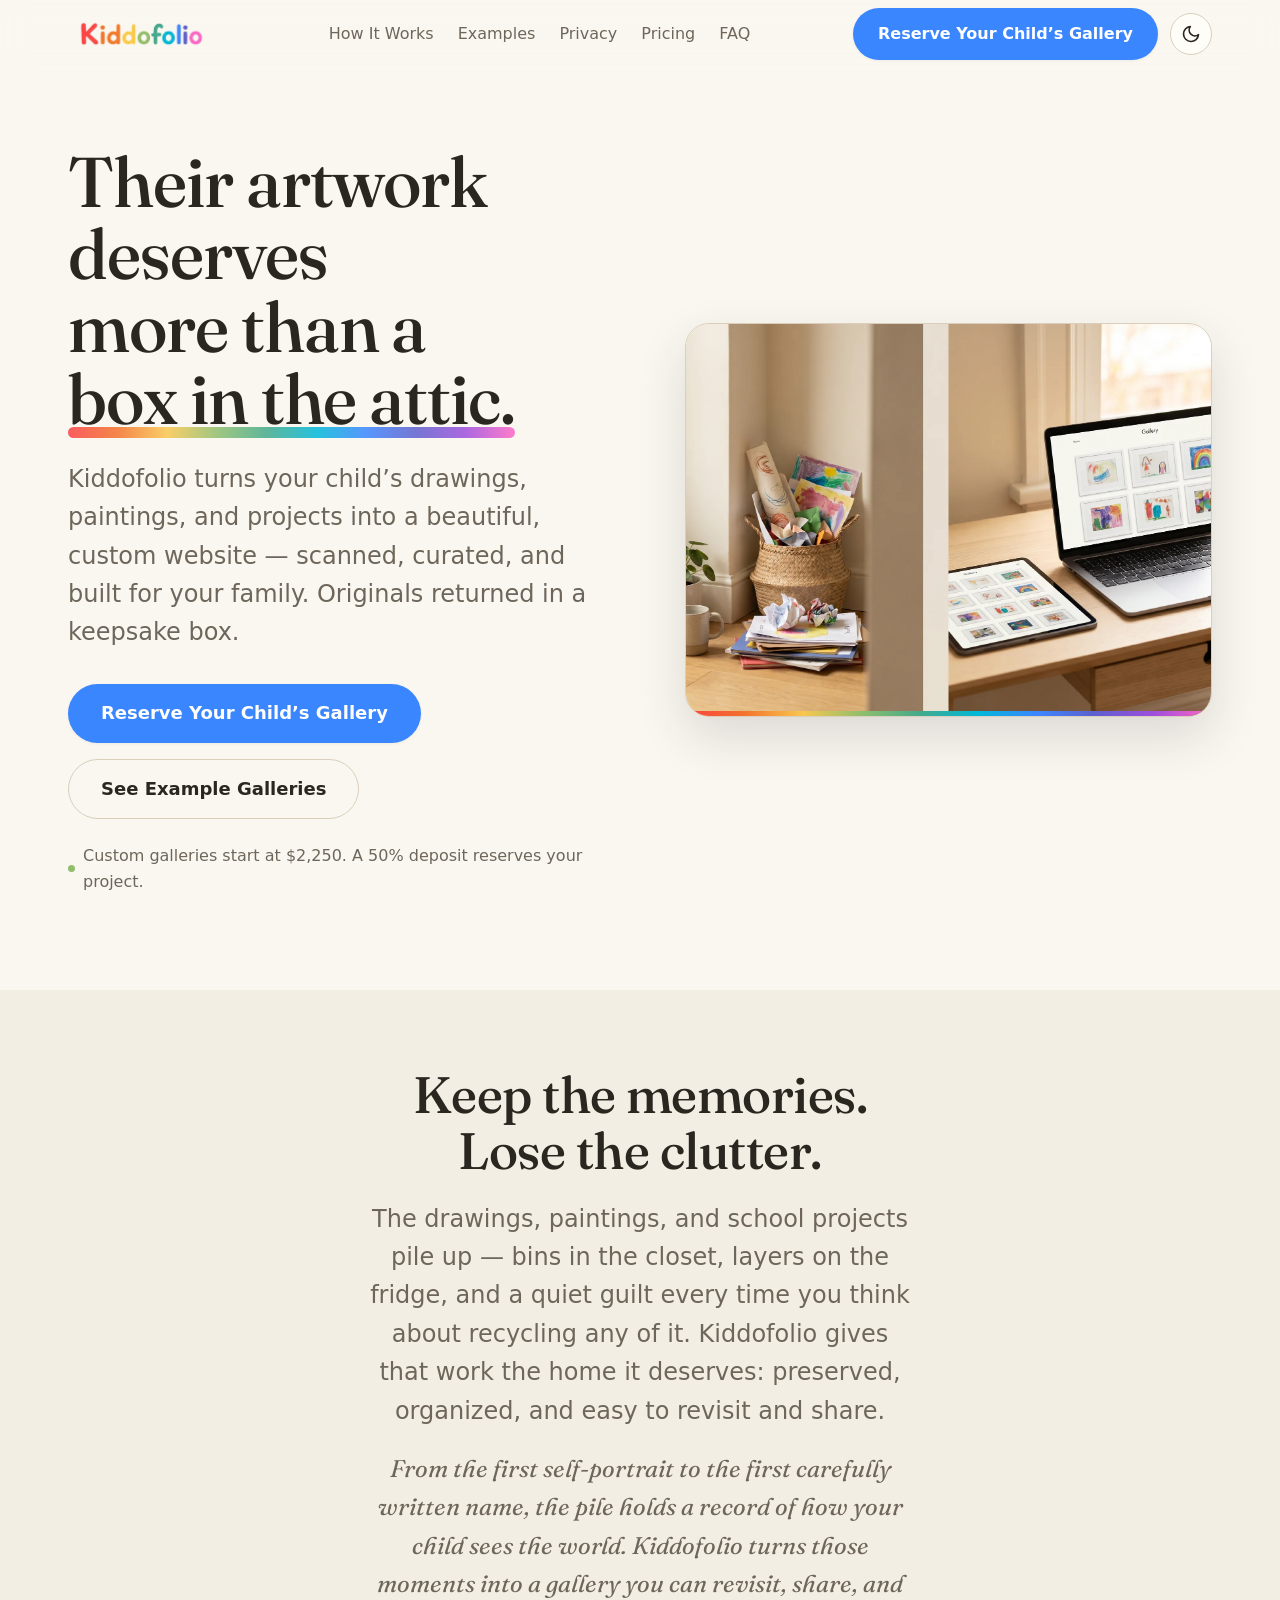
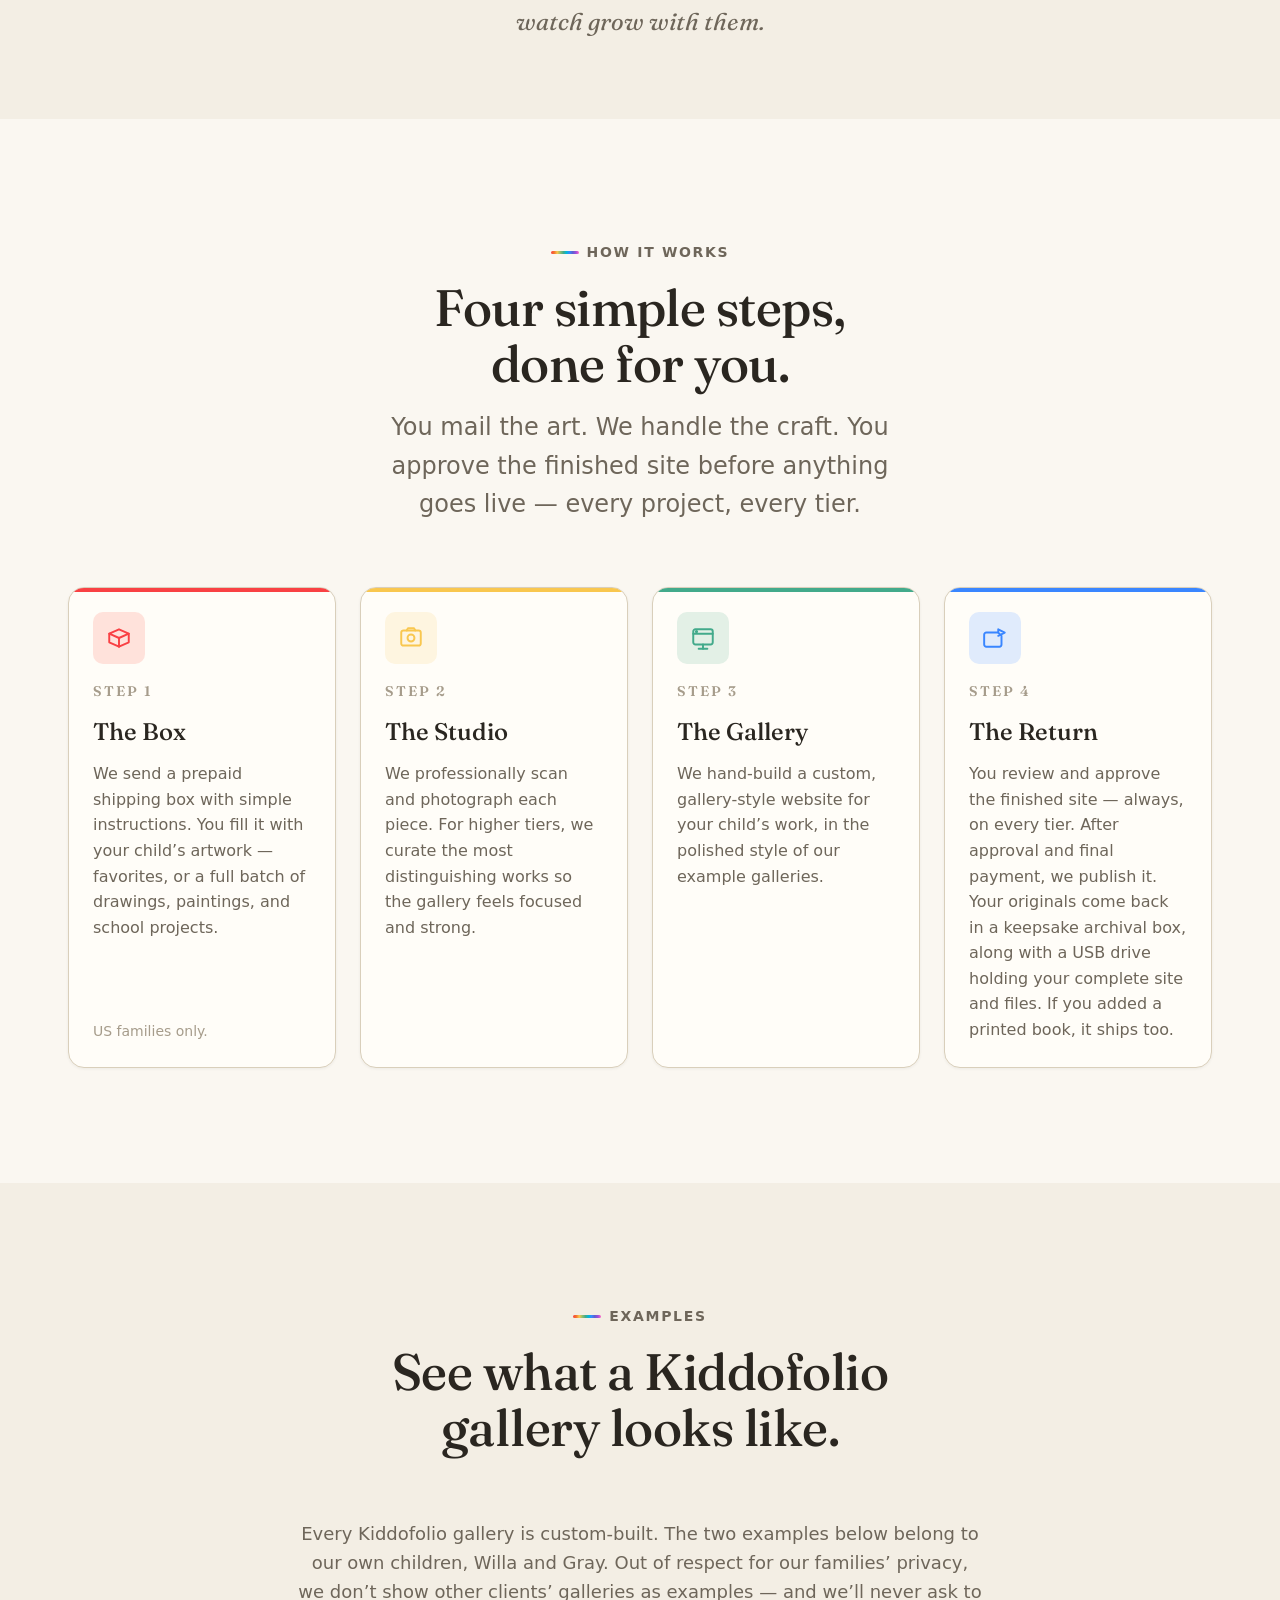
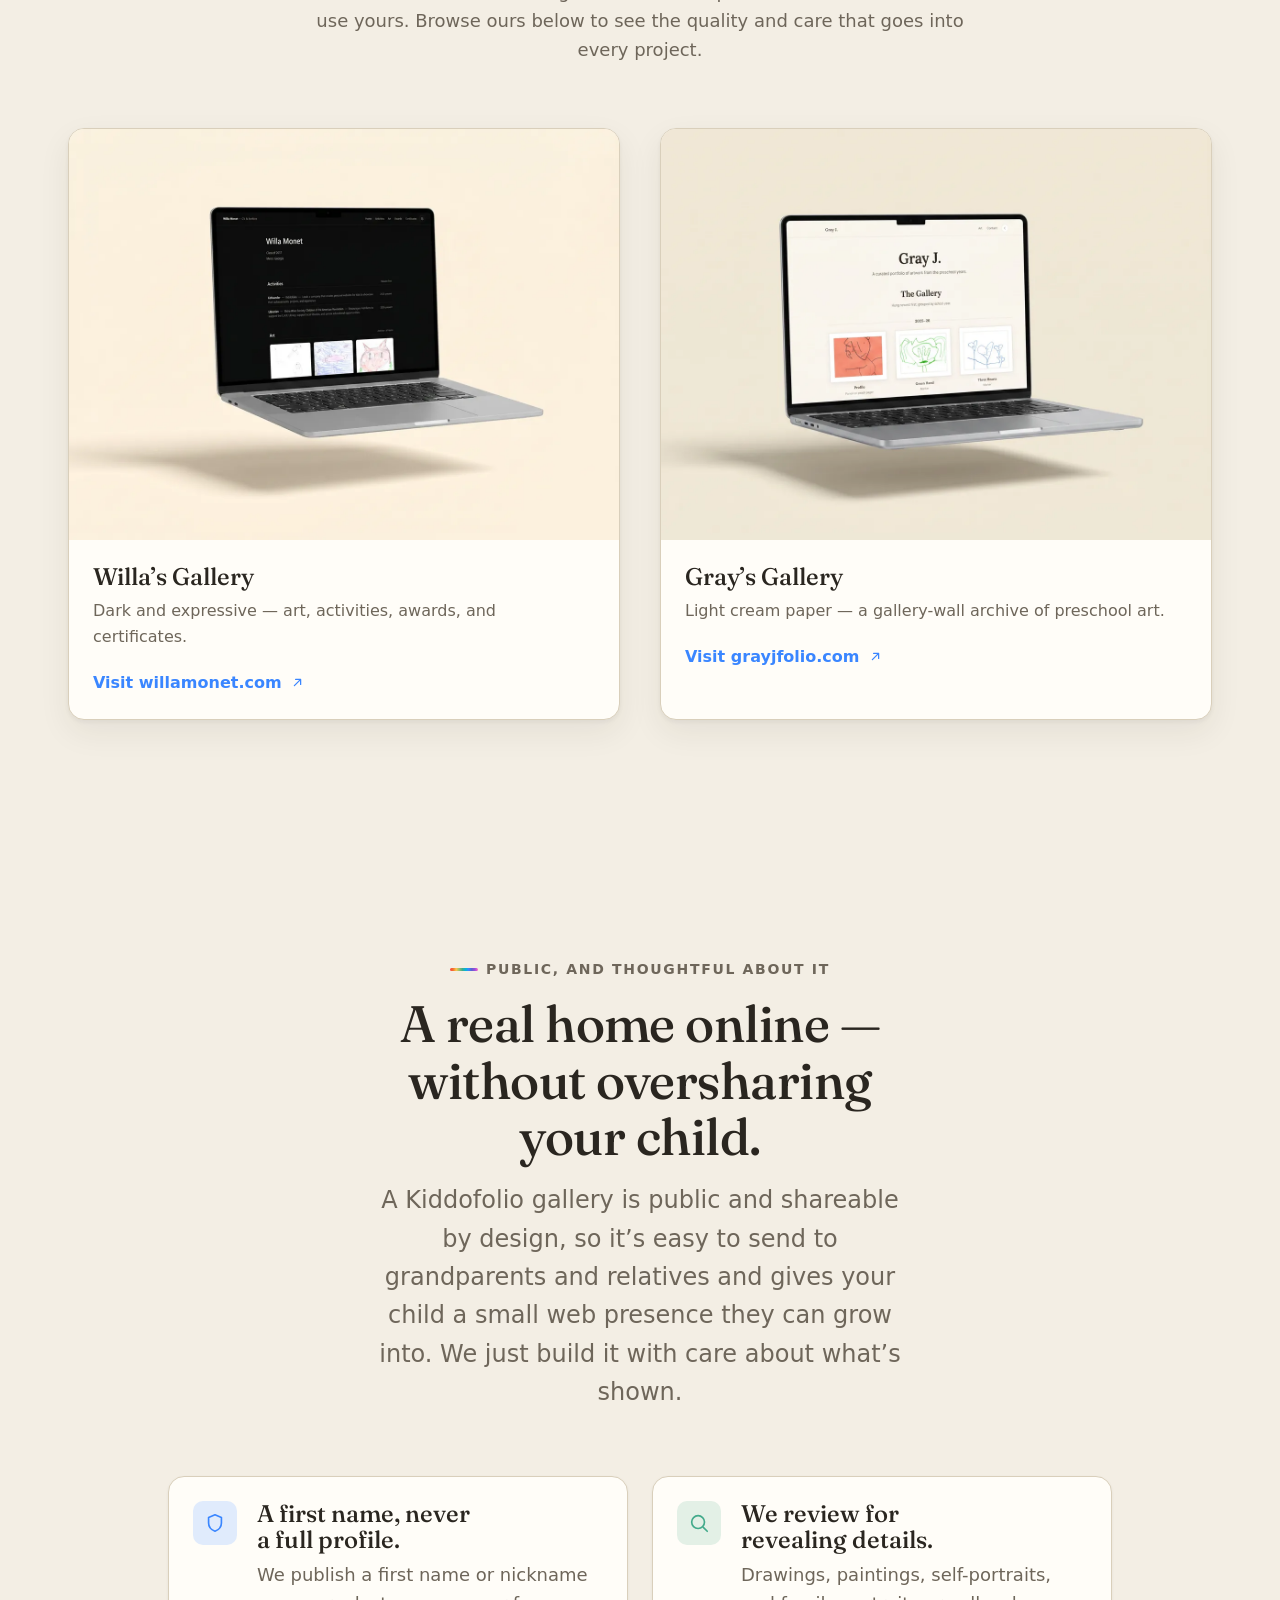
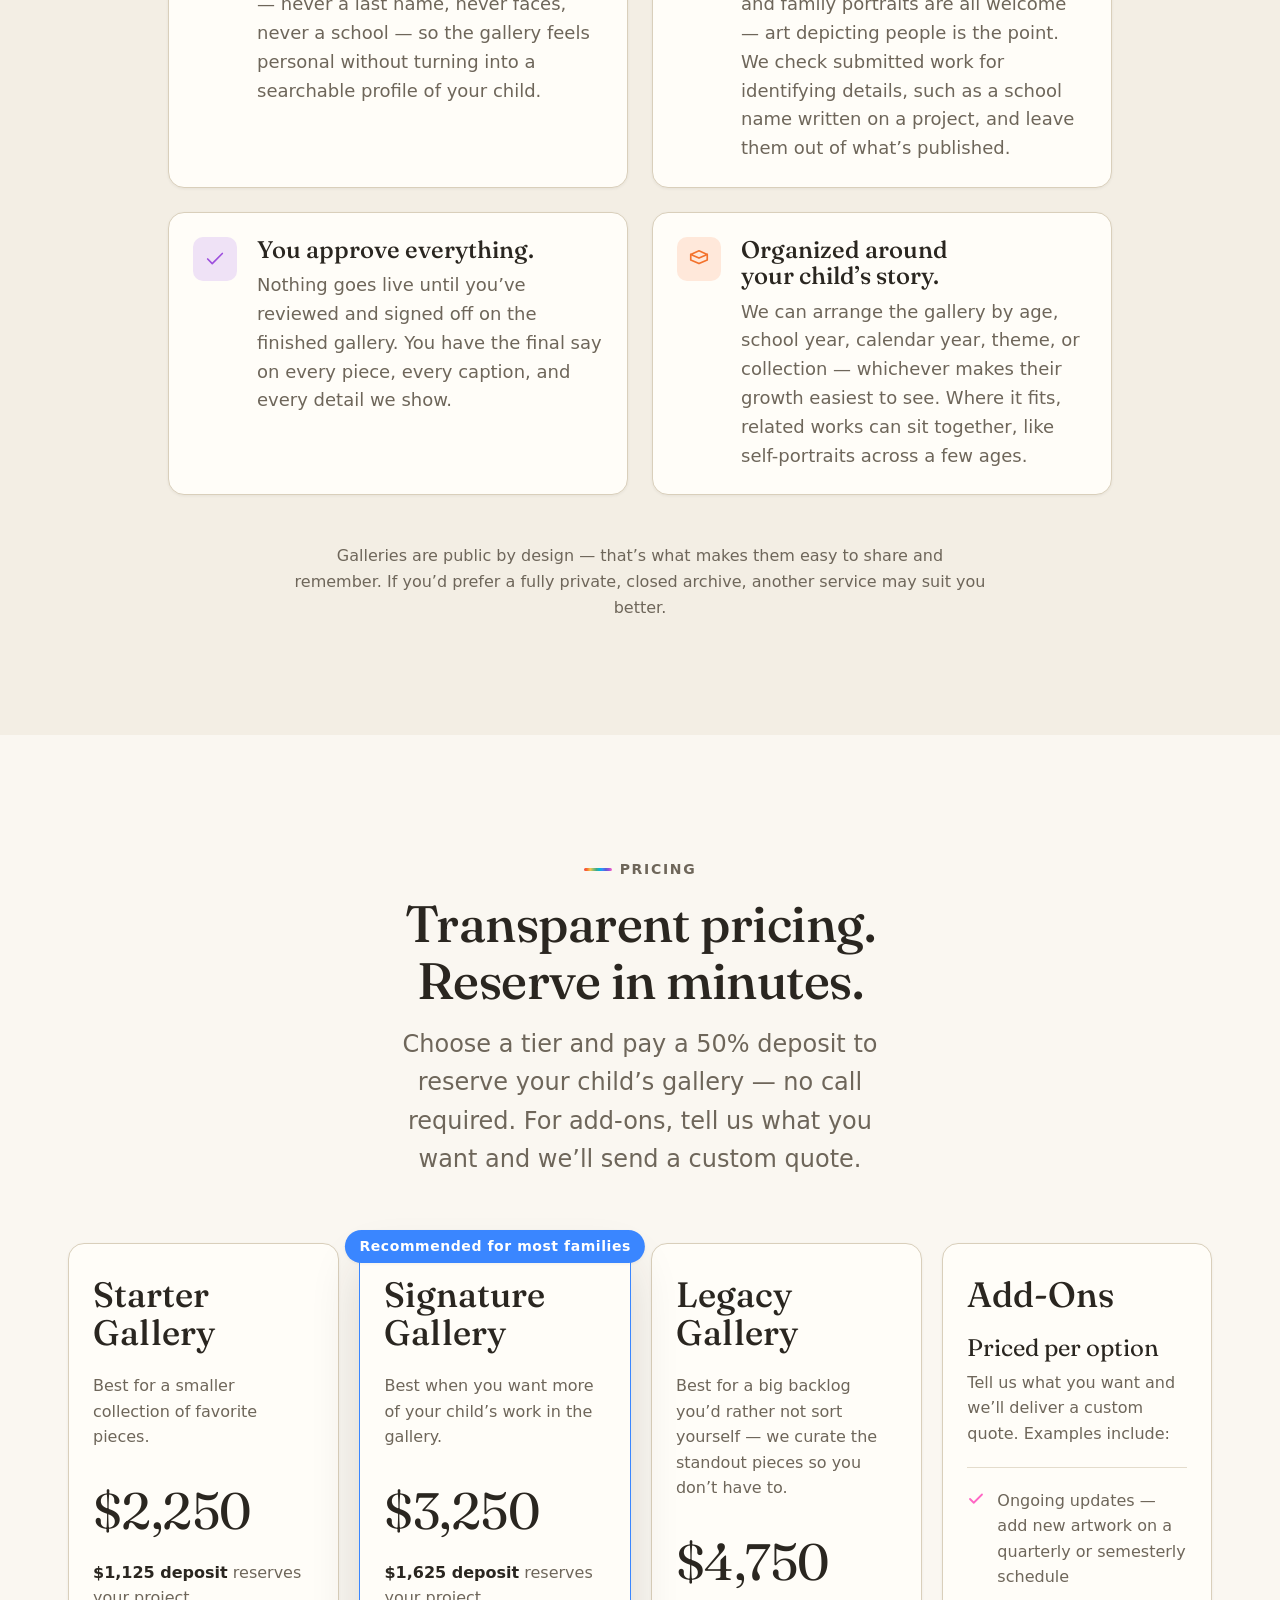
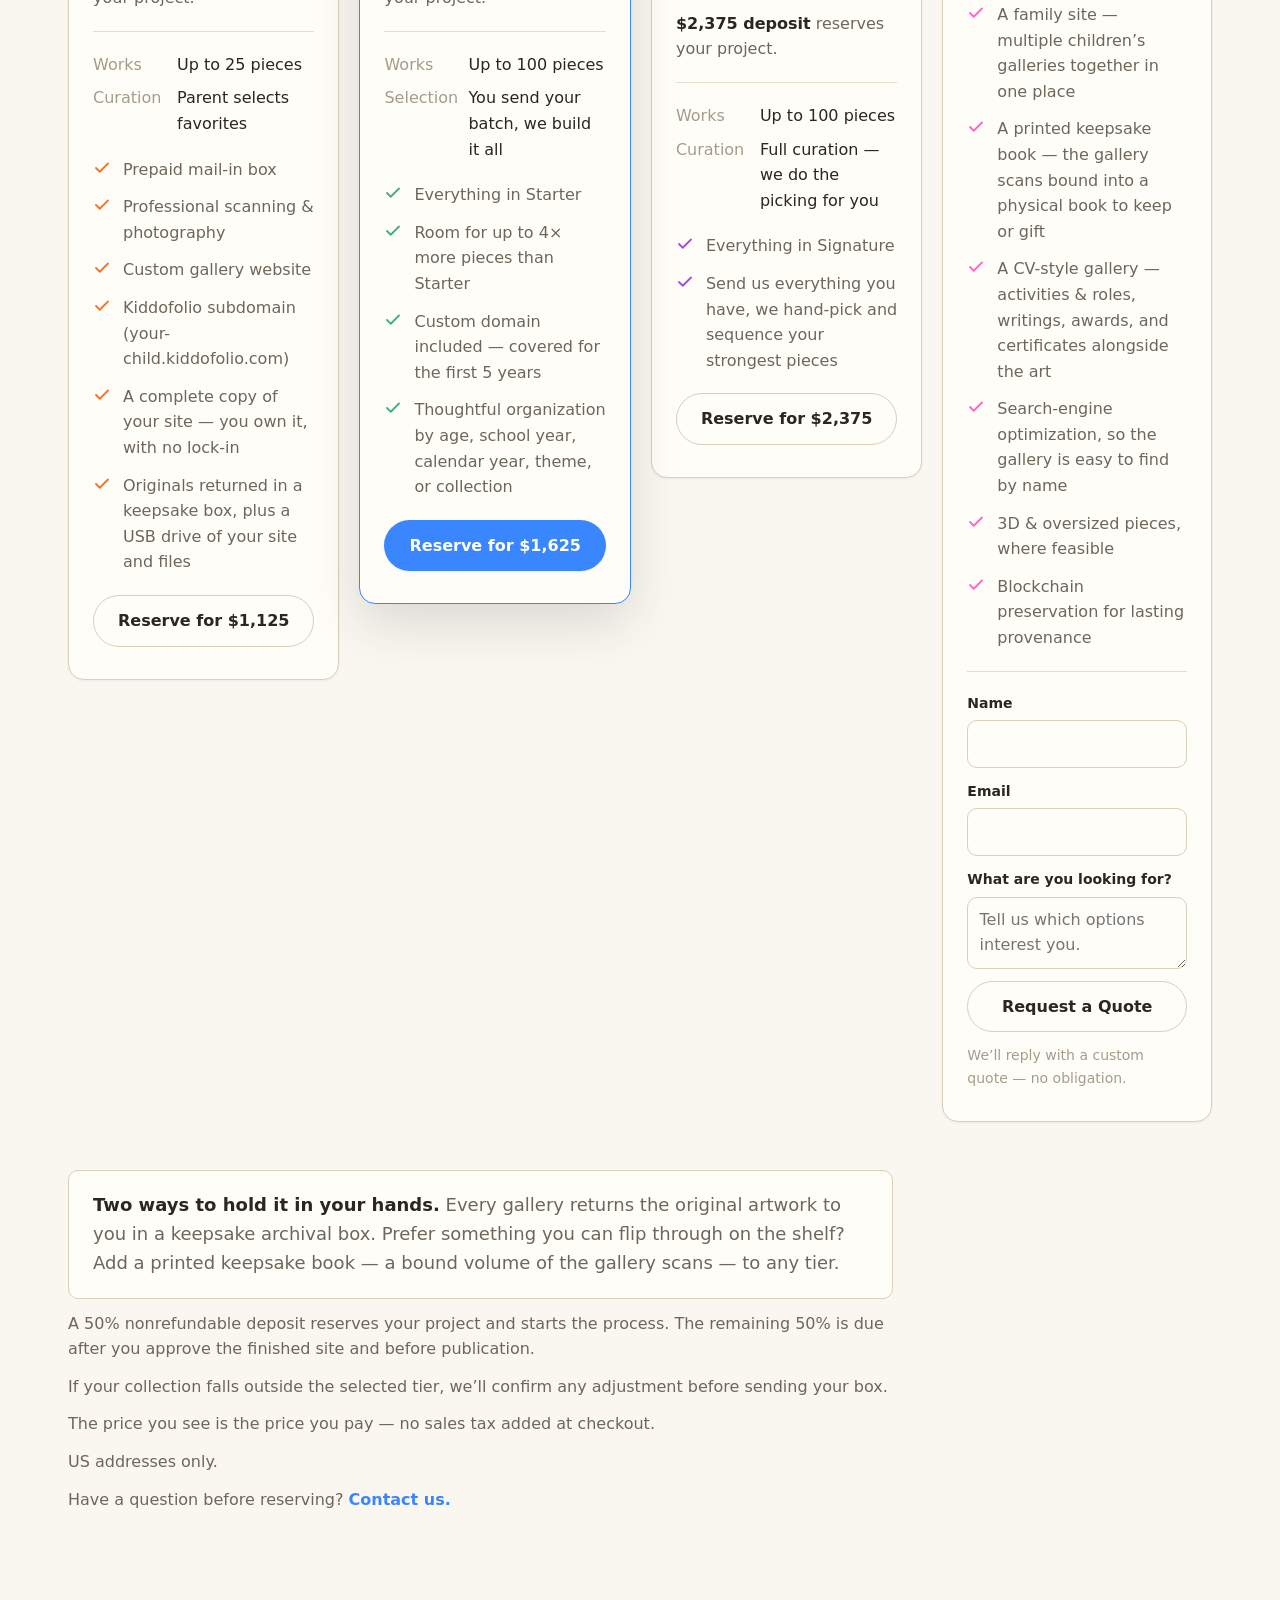
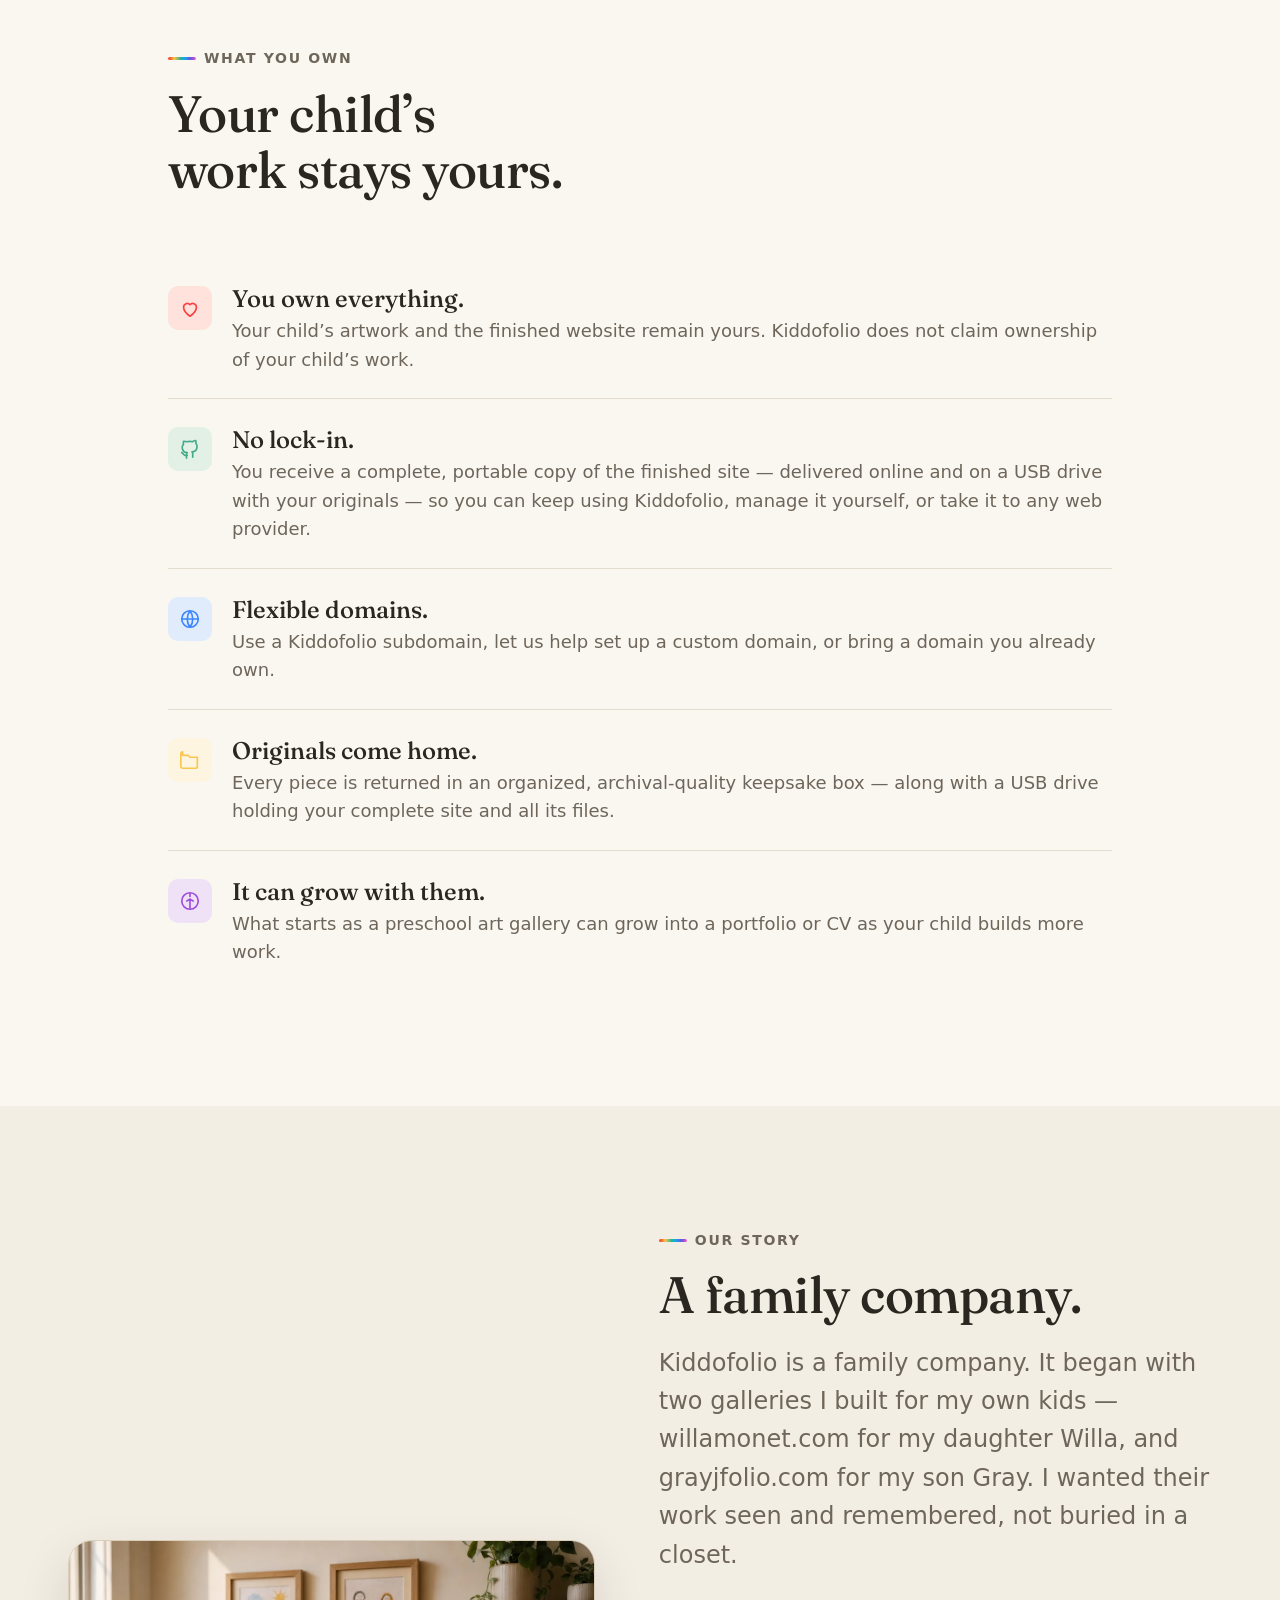
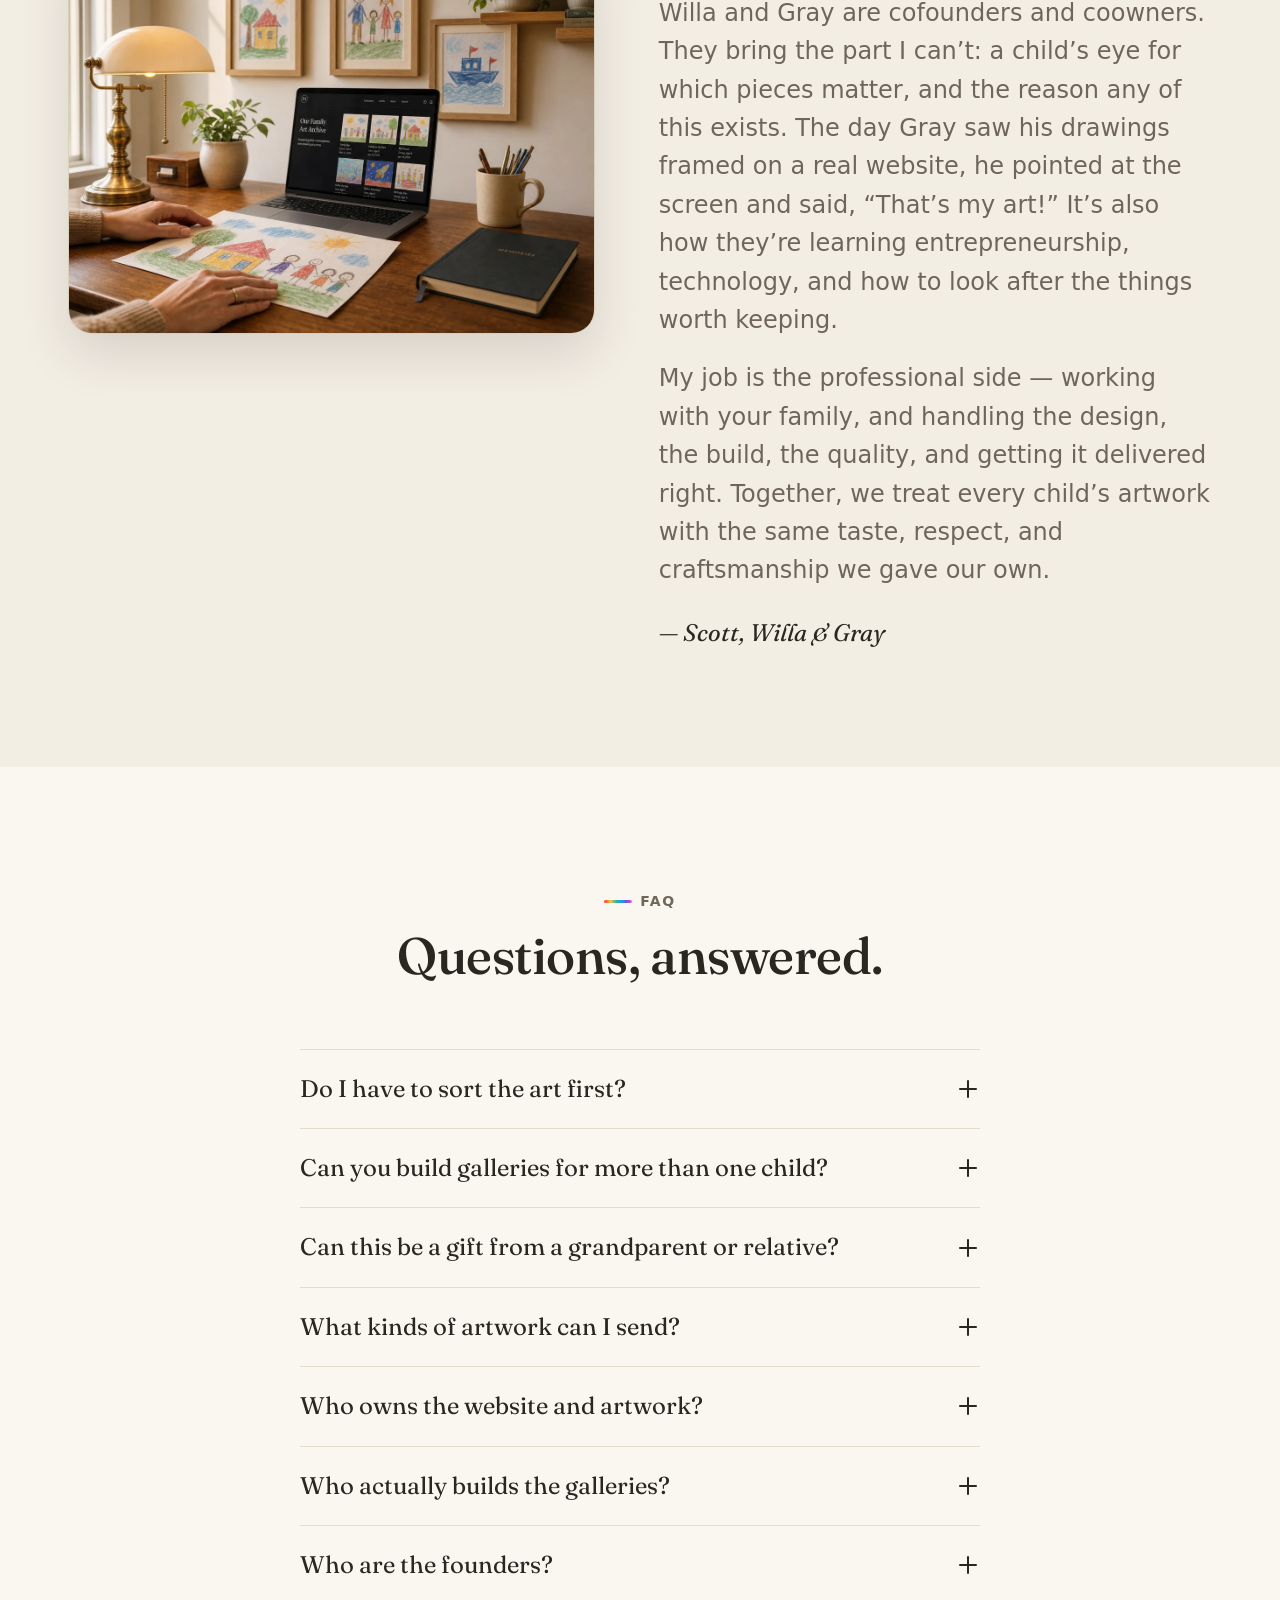
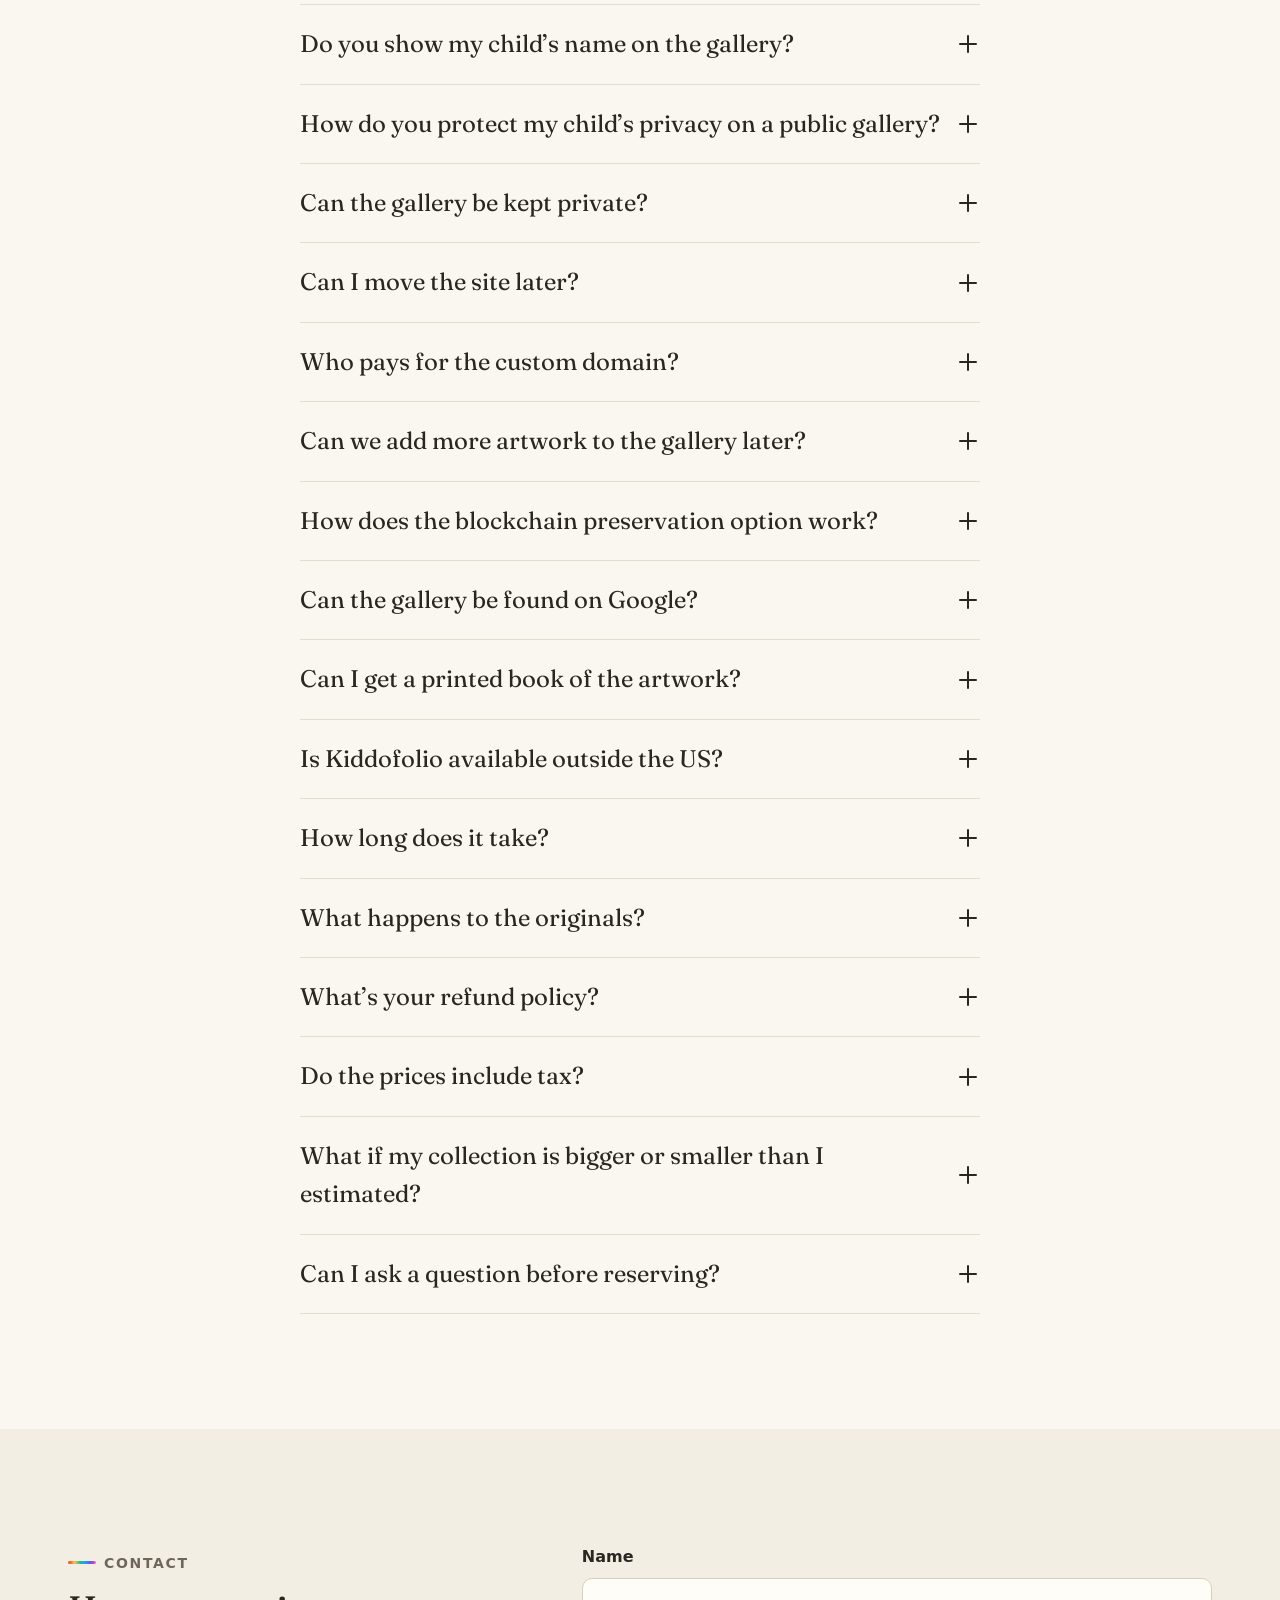
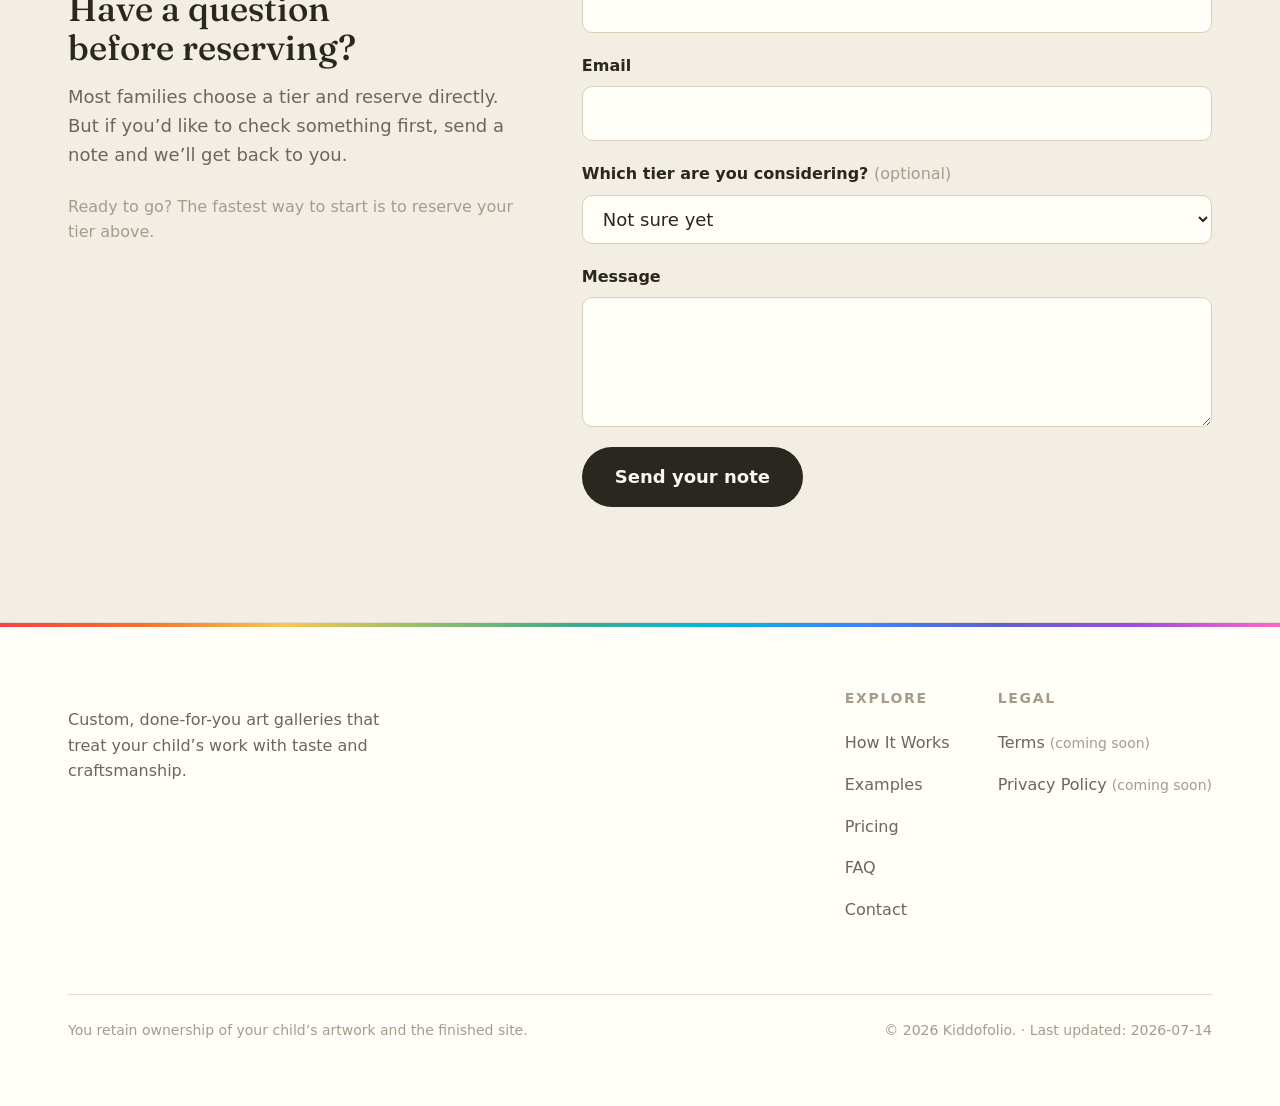
==== index.html @ e905b12b "Reposition as privacy-conscious family company: add Privacy section, USB/ownership reframe, printed-" ====
<!DOCTYPE html>
<html lang="en">
<head>
  <meta charset="UTF-8" />
  <meta name="viewport" content="width=device-width, initial-scale=1.0" />
  <meta name="theme-color" content="#2A2620" />
  <link rel="manifest" href="/site.webmanifest" />
  <title>Custom Art Gallery Websites for Kids' Artwork | Kiddofolio</title>
  <meta name="description" content="A family company that turns your child's drawings and paintings into a custom gallery website. Done-for-you scanning, curation, and web design — privacy-conscious, and you own a complete copy. Originals returned in a keepsake box." />
  <meta name="keywords" content="kids art gallery website, child artwork gallery, digitize children's art, custom art website for kids, children's drawing archive, art keepsake website" />
  <meta name="robots" content="index, follow, max-image-preview:large, max-snippet:-1, max-video-preview:-1" />
  <link rel="canonical" href="https://kiddofolio.com/" />
  <link rel="alternate" hreflang="en-us" href="https://kiddofolio.com/" />
  <link rel="alternate" hreflang="x-default" href="https://kiddofolio.com/" />
  <link rel="apple-touch-icon" href="/assets/img/apple-touch-icon.png" />

  <!-- Open Graph -->
  <meta property="og:type" content="website" />
  <meta property="og:site_name" content="Kiddofolio" />
  <meta property="og:title" content="Custom Art Gallery Websites for Kids' Artwork | Kiddofolio" />
  <meta property="og:description" content="A family company that turns your child's artwork into a custom gallery website. Done-for-you scanning, curation, and web design — privacy-conscious, and you own a complete copy. Originals returned in a keepsake box." />
  <meta property="og:url" content="https://kiddofolio.com/" />
  <meta property="og:image" content="https://kiddofolio.com/assets/img/og-image.png" />
  <meta property="og:image:width" content="1200" />
  <meta property="og:image:height" content="630" />
  <meta property="og:image:type" content="image/png" />
  <meta property="og:image:alt" content="Kiddofolio — custom art gallery websites that turn kids' drawings and paintings into a keepsake site." />
  <meta property="og:locale" content="en_US" />
  <meta property="og:updated_time" content="2026-07-14T11:55:00-04:00" />
  <meta property="og:see_also" content="https://willamonet.com" />
  <meta property="og:see_also" content="https://grayjfolio.com" />
  <meta property="og:see_also" content="https://www.youtube.com/@Kiddofolio" />
  <meta name="twitter:card" content="summary_large_image" />
  <meta name="twitter:title" content="Custom Art Gallery Websites for Kids' Artwork | Kiddofolio" />
  <meta name="twitter:description" content="A done-for-you service that turns children's artwork into a custom gallery website. Scanned, curated, and built for your family." />
  <meta name="twitter:image" content="https://kiddofolio.com/assets/img/og-image.png" />
  <meta name="twitter:image:alt" content="Kiddofolio — custom art gallery websites for kids' artwork." />

  <!-- Favicon (inline SVG derived from the tabbed-book logo) -->
  <link rel="icon" href="data:image/svg+xml,%3Csvg xmlns='http://www.w3.org/2000/svg' viewBox='0 0 32 32'%3E%3Crect x='5' y='4' width='17' height='24' rx='2.5' fill='none' stroke='%232A2620' stroke-width='2'/%3E%3Crect x='21' y='6' width='3' height='3' fill='%23F94144'/%3E%3Crect x='21' y='10.5' width='3' height='3' fill='%23F9C74F'/%3E%3Crect x='21' y='15' width='3' height='3' fill='%2343AA8B'/%3E%3Crect x='21' y='19.5' width='3' height='3' fill='%233A86FF'/%3E%3Crect x='21' y='24' width='3' height='3' fill='%23FF66C4'/%3E%3C/svg%3E" />

  <!-- Fonts: Fraunces (warm serif display) + General Sans (warm sans body) -->
  <link rel="preconnect" href="https://fonts.googleapis.com" />
  <link rel="preconnect" href="https://fonts.gstatic.com" crossorigin />
  <link rel="preconnect" href="https://api.fontshare.com" crossorigin />
  <link href="https://fonts.googleapis.com/css2?family=Fraunces:ital,opsz,wght@0,9..144,400..600;1,9..144,400..500&display=swap" rel="stylesheet" />
  <link href="https://api.fontshare.com/v2/css?f[]=general-sans@400,500,600&display=swap" rel="stylesheet" />

  <link rel="preload" as="image" href="assets/img/hero.webp" />
  <link rel="stylesheet" href="assets/css/style.css" />

  <!-- Structured data -->
  <script type="application/ld+json">
{
  "@context": "https://schema.org",
  "@graph": [
    {
      "@type": "Organization",
      "@id": "https://kiddofolio.com/#organization",
      "name": "Kiddofolio",
      "alternateName": [
        "Kiddofolio Art Galleries",
        "Kiddofolio.com"
      ],
      "url": "https://kiddofolio.com/",
      "logo": {
        "@type": "ImageObject",
        "url": "https://kiddofolio.com/assets/img/og-image.png",
        "width": 1200,
        "height": 630
      },
      "image": "https://kiddofolio.com/assets/img/og-image.png",
      "description": "A done-for-you service that turns children's physical artwork into custom-built gallery websites for families.",
      "founder": {
        "@type": "Person",
        "name": "Scott Jacques"
      },
      "areaServed": {
        "@type": "Country",
        "name": "United States"
      },
      "sameAs": [
        "https://willamonet.com",
        "https://grayjfolio.com",
        "https://www.youtube.com/@Kiddofolio"
      ],
      "contactPoint": {
        "@type": "ContactPoint",
        "contactType": "customer support",
        "url": "https://kiddofolio.com/#contact",
        "areaServed": "US",
        "availableLanguage": "English"
      }
    },
    {
      "@type": "WebSite",
      "@id": "https://kiddofolio.com/#website",
      "url": "https://kiddofolio.com/",
      "name": "Kiddofolio",
      "description": "Custom art gallery websites for kids' artwork.",
      "inLanguage": "en-US",
      "publisher": {
        "@id": "https://kiddofolio.com/#organization"
      }
    },
    {
      "@context": "https://schema.org",
      "@type": "Service",
      "name": "Kiddofolio",
      "description": "A done-for-you service that turns children's physical artwork into custom-built gallery websites for families.",
      "url": "https://kiddofolio.com/",
      "areaServed": {
        "@type": "Country",
        "name": "United States"
      },
      "provider": {
        "@id": "https://kiddofolio.com/#organization"
      },
      "offers": [
        {
          "@type": "Offer",
          "name": "Starter Gallery",
          "price": "2250",
          "priceCurrency": "USD",
          "url": "https://kiddofolio.com/#pricing"
        },
        {
          "@type": "Offer",
          "name": "Signature Gallery",
          "price": "3250",
          "priceCurrency": "USD",
          "url": "https://kiddofolio.com/#pricing"
        },
        {
          "@type": "Offer",
          "name": "Legacy Gallery",
          "price": "4750",
          "priceCurrency": "USD",
          "url": "https://kiddofolio.com/#pricing"
        }
      ],
      "@id": "https://kiddofolio.com/#service",
      "hasOfferCatalog": {
        "@type": "OfferCatalog",
        "name": "Add-Ons",
        "itemListElement": [
          {
            "@type": "Offer",
            "name": "Ongoing updates — add new artwork on a quarterly or semesterly schedule",
            "priceCurrency": "USD",
            "description": "Priced per option; added to any tier by custom quote."
          },
          {
            "@type": "Offer",
            "name": "A family site — multiple children's galleries together in one place",
            "priceCurrency": "USD",
            "description": "Priced per option; added to any tier by custom quote."
          },
          {
            "@type": "Offer",
            "name": "A printed keepsake book — the gallery scans bound into a physical book to keep or gift",
            "priceCurrency": "USD",
            "description": "Priced per option; added to any tier by custom quote."
          },
          {
            "@type": "Offer",
            "name": "A CV-style gallery — activities & roles, writings, awards, and certificates",
            "priceCurrency": "USD",
            "description": "Priced per option; added to any tier by custom quote."
          },
          {
            "@type": "Offer",
            "name": "Search-engine optimization",
            "priceCurrency": "USD",
            "description": "Priced per option; added to any tier by custom quote."
          },
          {
            "@type": "Offer",
            "name": "3D & oversized pieces, where feasible",
            "priceCurrency": "USD",
            "description": "Priced per option; added to any tier by custom quote."
          },
          {
            "@type": "Offer",
            "name": "Blockchain preservation for lasting provenance",
            "priceCurrency": "USD",
            "description": "Priced per option; added to any tier by custom quote."
          }
        ]
      }
    },
    {
      "@type": "ItemList",
      "@id": "https://kiddofolio.com/#tiers",
      "name": "Kiddofolio gallery tiers",
      "itemListElement": [
        {
          "@type": "ListItem",
          "position": 1,
          "name": "Starter Gallery",
          "url": "https://kiddofolio.com/#pricing"
        },
        {
          "@type": "ListItem",
          "position": 2,
          "name": "Signature Gallery",
          "url": "https://kiddofolio.com/#pricing"
        },
        {
          "@type": "ListItem",
          "position": 3,
          "name": "Legacy Gallery",
          "url": "https://kiddofolio.com/#pricing"
        }
      ]
    },
    {
      "@type": "FAQPage",
      "mainEntity": [
        {
          "@type": "Question",
          "name": "Do I have to sort the art first?",
          "acceptedAnswer": {
            "@type": "Answer",
            "text": "No. You can send your favorites or a full batch. Depending on your tier, we can curate the strongest pieces for you."
          }
        },
        {
          "@type": "Question",
          "name": "Can you build galleries for more than one child?",
          "acceptedAnswer": {
            "@type": "Answer",
            "text": "Yes. Each child gets their own gallery, and additional children are 20% off after the first — on any tier. If you’d rather keep everyone together, a family site is available as an add-on: multiple children’s galleries in one place, under a single site. We’ll scope either approach with you."
          }
        },
        {
          "@type": "Question",
          "name": "Can this be a gift from a grandparent or relative?",
          "acceptedAnswer": {
            "@type": "Answer",
            "text": "Yes — a Kiddofolio gallery makes a thoughtful gift from grandparents, aunts, uncles, or anyone close to the family. It’s also a lovely way for relatives to keep up with what the kids are making, without waiting for parents to send photos along. You can reserve a gallery directly using the pricing above."
          }
        },
        {
          "@type": "Question",
          "name": "What kinds of artwork can I send?",
          "acceptedAnswer": {
            "@type": "Answer",
            "text": "Flat drawings, paintings, and paper-based school projects are the best fit. Dimensional or 3D pieces may be possible as an add-on — we’ll confirm scope before work begins."
          }
        },
        {
          "@type": "Question",
          "name": "Who owns the website and artwork?",
          "acceptedAnswer": {
            "@type": "Answer",
            "text": "You do. Kiddofolio does not claim ownership of your child’s artwork. You receive a complete, portable copy of the finished site — online and on a USB drive that ships back with your originals — so the site and its content are fully yours."
          }
        },
        {
          "@type": "Question",
          "name": "Who actually builds the galleries?",
          "acceptedAnswer": {
            "@type": "Answer",
            "text": "Scott handles every gallery personally — this is a hands-on family studio, not an assembly line. Scott has built dozens of websites that together draw well over a million views a month, and brings that same craft to your child’s work. Willa and Gray, our cofounders, weigh in with a child’s eye, but the design, build, quality, and delivery are Scott’s professional responsibility."
          }
        },
        {
          "@type": "Question",
          "name": "Who are the founders?",
          "acceptedAnswer": {
            "@type": "Answer",
            "text": "Kiddofolio is a family company. Scott founded it and runs the professional side — working with your family and handling the design, build, quality, and delivery. His children, Willa and Gray, are cofounders and coowners: they bring a child’s perspective on the work and are learning entrepreneurship, technology, and archiving along the way. The craftsmanship and accountability for your gallery are Scott’s."
          }
        },
        {
          "@type": "Question",
          "name": "Do you show my child’s name on the gallery?",
          "acceptedAnswer": {
            "@type": "Answer",
            "text": "We publish a first name or a nickname — never a last name — so the gallery feels personal without becoming a searchable profile of your child. As the parent or legal guardian, you choose which we use, and you approve it before anything goes live."
          }
        },
        {
          "@type": "Question",
          "name": "How do you protect my child’s privacy on a public gallery?",
          "acceptedAnswer": {
            "@type": "Answer",
            "text": "Galleries are public and shareable by design, and we build them with care about what’s shown. We publish a first name or nickname — never a last name, never faces, never a school. Drawings, paintings, self-portraits, and family portraits are all welcome; we review submitted work for identifying details, such as a school name written on a project, and leave them out. And you review and approve the finished gallery before it goes live. If you’d prefer a fully private, closed archive, another service may suit you better."
          }
        },
        {
          "@type": "Question",
          "name": "Can the gallery be kept private?",
          "acceptedAnswer": {
            "@type": "Answer",
            "text": "Kiddofolio galleries are public by design — that’s what makes them easy to send to grandparents and relatives and gives your child a small web presence they can grow into. We build them thoughtfully (see how we protect your child’s privacy above), but we don’t offer private, unlisted, or password-protected galleries. If you’d prefer a fully private, closed archive, another service may suit you better."
          }
        },
        {
          "@type": "Question",
          "name": "Can I move the site later?",
          "acceptedAnswer": {
            "@type": "Answer",
            "text": "Yes. There’s no lock-in. Your USB drive holds a complete copy of the site in standard website files, so you can self-host, switch providers, or hand it to any developer."
          }
        },
        {
          "@type": "Question",
          "name": "Who pays for the custom domain?",
          "acceptedAnswer": {
            "@type": "Answer",
            "text": "For Signature and up, we register your custom domain and cover it for the first 5 years. After that, the domain is yours to keep — you can renew it directly (typically around $10 a year) or we can keep managing it for a small annual fee. You also own a complete, portable copy of the site, so you’re never locked in."
          }
        },
        {
          "@type": "Question",
          "name": "Can we add more artwork to the gallery later?",
          "acceptedAnswer": {
            "@type": "Answer",
            "text": "Yes. Any gallery can be expanded in the future as your child makes more art — a later addition costs a fraction of the original build, since the site and design are already in place. We’ll quote each update based on how much you’re adding."
          }
        },
        {
          "@type": "Question",
          "name": "How does the blockchain preservation option work?",
          "acceptedAnswer": {
            "@type": "Answer",
            "text": "For families who want it, we can also publish the gallery to Arweave — a decentralized network where data is paid for once and kept in place long-term, rather than depending on a single server or subscription. We pair it with an AR.IO name (ArNS), which acts like a web address for that permanently stored version, so it stays easy to find and share. It’s available as an add-on on any tier — just ask and we’ll include it in your quote."
          }
        },
        {
          "@type": "Question",
          "name": "Can the gallery be found on Google?",
          "acceptedAnswer": {
            "@type": "Answer",
            "text": "Every gallery ships with sensible search-engine basics built in, so it can be found by name once search engines index it. If you want more, search-engine optimization is available as an add-on — we tune titles, descriptions, structured data, and a sitemap so the gallery is easier to find and shows a clean preview when shared. Search engines set their own timing, so we can’t promise a specific ranking, but the groundwork is done right."
          }
        },
        {
          "@type": "Question",
          "name": "Can I get a printed book of the artwork?",
          "acceptedAnswer": {
            "@type": "Answer",
            "text": "Yes — a printed keepsake book is available as an add-on on any tier. To be clear, there are two separate physical things: your original artwork always comes back in a keepsake archival box, and the optional book is a bound printing of the gallery scans — a reproduction to keep on the shelf or give as a gift, not the originals. You choose how many pieces to include, and we handle the design and printing. Tell us you’re interested and we’ll include it in your quote with the size and page options."
          }
        },
        {
          "@type": "Question",
          "name": "Is Kiddofolio available outside the US?",
          "acceptedAnswer": {
            "@type": "Answer",
            "text": "Not currently. Because the service includes physical shipping, we’re currently available for US families only."
          }
        },
        {
          "@type": "Question",
          "name": "How long does it take?",
          "acceptedAnswer": {
            "@type": "Answer",
            "text": "Most galleries are completed within 4–6 weeks after we receive your artwork, depending on collection size and complexity."
          }
        },
        {
          "@type": "Question",
          "name": "What happens to the originals?",
          "acceptedAnswer": {
            "@type": "Answer",
            "text": "We return every original piece in a keepsake archival box via tracked shipping, along with a USB drive holding your complete site and files. The originals are always yours — scanning never replaces them."
          }
        },
        {
          "@type": "Question",
          "name": "What’s your refund policy?",
          "acceptedAnswer": {
            "@type": "Answer",
            "text": "The 50% deposit is nonrefundable once your project is reserved and work begins. The remaining 50% is due after you approve the site and before publication."
          }
        },
        {
          "@type": "Question",
          "name": "Do the prices include tax?",
          "acceptedAnswer": {
            "@type": "Answer",
            "text": "The price you see is the price you pay. We don’t add sales tax at checkout, so the tier price and deposit are your final amounts — no surprises when you reserve."
          }
        },
        {
          "@type": "Question",
          "name": "What if my collection is bigger or smaller than I estimated?",
          "acceptedAnswer": {
            "@type": "Answer",
            "text": "No problem. If your box doesn’t match the tier you picked, we’ll confirm any scope or price adjustment with you before any work begins. For larger or more involved collections, the Legacy tier or a custom quote will fit."
          }
        },
        {
          "@type": "Question",
          "name": "Can I ask a question before reserving?",
          "acceptedAnswer": {
            "@type": "Answer",
            "text": "Yes. If you have a question before reserving, contact us — but most families find they can choose a tier and reserve directly."
          }
        }
      ],
      "@id": "https://kiddofolio.com/#faq"
    }
  ]
}
  </script>
</head>
<body>
  <a class="skip-link" href="#main">Skip to content</a>

  <!-- ============ HEADER ============ -->
  <header class="header">
    <div class="container header__inner">
      <a class="brand" href="#top" aria-label="Kiddofolio home">
        <span class="brand__mark" role="img" aria-label="Kiddofolio"></span>
      </a>
      <nav class="nav" aria-label="Primary">
        <a href="#how">How It Works</a>
        <a href="#examples">Examples</a>
        <a href="#privacy">Privacy</a>
        <a href="#pricing">Pricing</a>
        <a href="#faq">FAQ</a>
      </nav>
      <div class="header__actions">
        <a class="btn btn--primary" href="#pricing">Reserve Your Child&rsquo;s Gallery</a>
        <button class="theme-toggle" data-theme-toggle type="button" aria-label="Switch color theme"></button>
        <button class="menu-btn" data-menu-btn type="button" aria-label="Open menu" aria-expanded="false" aria-controls="mobile-nav">
          <svg width="22" height="22" viewBox="0 0 24 24" fill="none" stroke="currentColor" stroke-width="2" stroke-linecap="round"><path d="M3 6h18M3 12h18M3 18h18"/></svg>
        </button>
      </div>
    </div>
    <div class="container">
      <div class="mobile-nav" data-mobile-nav id="mobile-nav">
        <a href="#how">How It Works</a>
        <a href="#examples">Examples</a>
        <a href="#privacy">Privacy</a>
        <a href="#pricing">Pricing</a>
        <a href="#faq">FAQ</a>
        <a href="#contact">Contact</a>
        <a class="btn btn--primary btn--block" href="#pricing">Reserve Your Child&rsquo;s Gallery</a>
      </div>
    </div>
  </header>

  <main id="main">
    <span id="top"></span>

    <!-- ============ HERO ============ -->
    <section class="hero">
      <div class="container hero__grid">
        <div class="hero__copy">
          <h1 class="hero__title">Their artwork deserves more than a <span class="underline">box in the attic.</span></h1>
          <p class="hero__lead">Kiddofolio turns your child&rsquo;s drawings, paintings, and projects into a beautiful, custom website &mdash; scanned, curated, and built for your family. Originals returned in a keepsake box.</p>
          <div class="hero__cta">
            <a class="btn btn--primary btn--lg" href="#pricing">Reserve Your Child&rsquo;s Gallery</a>
            <a class="btn btn--ghost btn--lg" href="#examples">See Example Galleries</a>
          </div>
          <p class="hero__trust"><span class="dot" aria-hidden="true"></span> Custom galleries start at $2,250. A 50% deposit reserves your project.</p>
        </div>
        <figure class="hero__media reveal">
          <img src="assets/img/hero.webp" width="1600" height="1195" alt="A bin of a child's crayon drawings and paintings beside a laptop and tablet showing the same artwork in a clean, framed digital gallery." fetchpriority="high" />
        </figure>
      </div>
    </section>

    <!-- ============ PROBLEM / RELIEF ============ -->
    <section class="section--tight relief">
      <div class="container relief__inner reveal">
        <h2>Keep the memories. Lose the clutter.</h2>
        <p>The drawings, paintings, and school projects pile up &mdash; bins in the closet, layers on the fridge, and a quiet guilt every time you think about recycling any of it. Kiddofolio gives that work the home it deserves: preserved, organized, and easy to revisit and share.</p>
        <p class="relief__bridge">From the first self-portrait to the first carefully written name, the pile holds a record of how your child sees the world. Kiddofolio turns those moments into a gallery you can revisit, share, and watch grow with them.</p>
      </div>
    </section>

    <!-- ============ HOW IT WORKS ============ -->
    <section class="section" id="how">
      <div class="container">
        <div class="section-head section-head--center reveal">
          <span class="eyebrow">How it works</span>
          <h2>Four simple steps, done for you.</h2>
          <p>You mail the art. We handle the craft. You approve the finished site before anything goes live &mdash; every project, every tier.</p>
        </div>
        <div class="steps">
          <article class="step reveal" style="--step-color: var(--rb-1)">
            <span class="step__icon" aria-hidden="true">
              <svg viewBox="0 0 24 24" fill="none" stroke="currentColor" stroke-width="1.8" stroke-linecap="round" stroke-linejoin="round"><path d="M3 8l9-4 9 4-9 4-9-4z"/><path d="M3 8v8l9 4 9-4V8"/><path d="M12 12v8"/></svg>
            </span>
            <span class="step__num">Step 1</span>
            <h3>The Box</h3>
            <p>We send a prepaid shipping box with simple instructions. You fill it with your child&rsquo;s artwork &mdash; favorites, or a full batch of drawings, paintings, and school projects.</p>
            <p class="note">US families only.</p>
          </article>

          <article class="step reveal" style="--step-color: var(--rb-3)">
            <span class="step__icon" aria-hidden="true">
              <svg viewBox="0 0 24 24" fill="none" stroke="currentColor" stroke-width="1.8" stroke-linecap="round" stroke-linejoin="round"><rect x="3" y="5" width="18" height="14" rx="2"/><circle cx="12" cy="12" r="3.2"/><path d="M8 5l1.2-2h5.6L16 5"/></svg>
            </span>
            <span class="step__num">Step 2</span>
            <h3>The Studio</h3>
            <p>We professionally scan and photograph each piece. For higher tiers, we curate the most distinguishing works so the gallery feels focused and strong.</p>
          </article>

          <article class="step reveal" style="--step-color: var(--rb-5)">
            <span class="step__icon" aria-hidden="true">
              <svg viewBox="0 0 24 24" fill="none" stroke="currentColor" stroke-width="1.8" stroke-linecap="round" stroke-linejoin="round"><rect x="3" y="4" width="18" height="14" rx="2"/><path d="M3 8h18"/><circle cx="6" cy="6" r="0.6" fill="currentColor"/><path d="M8 22h8"/><path d="M12 18v4"/></svg>
            </span>
            <span class="step__num">Step 3</span>
            <h3>The Gallery</h3>
            <p>We hand-build a custom, gallery-style website for your child&rsquo;s work, in the polished style of our example galleries.</p>
          </article>

          <article class="step reveal" style="--step-color: var(--rb-7)">
            <span class="step__icon" aria-hidden="true">
              <svg viewBox="0 0 24 24" fill="none" stroke="currentColor" stroke-width="1.8" stroke-linecap="round" stroke-linejoin="round"><path d="M4 7h11l3 3v8a2 2 0 0 1-2 2H4a2 2 0 0 1-2-2V9a2 2 0 0 1 2-2z"/><path d="M15 7V4l6 3-6 3"/></svg>
            </span>
            <span class="step__num">Step 4</span>
            <h3>The Return</h3>
            <p>You review and approve the finished site &mdash; always, on every tier. After approval and final payment, we publish it. Your originals come back in a keepsake archival box, along with a USB drive holding your complete site and files. If you added a printed book, it ships too.</p>
          </article>
        </div>
      </div>
    </section>

    <!-- ============ EXAMPLES ============ -->
    <section class="section examples" id="examples">
      <div class="container">
        <div class="section-head section-head--center reveal">
          <span class="eyebrow">Examples</span>
          <h2>See what a Kiddofolio gallery looks like.</h2>
        </div>
        <p class="example-caption reveal">Every Kiddofolio gallery is custom-built. The two examples below belong to our own children, Willa and Gray. Out of respect for our families&rsquo; privacy, we don&rsquo;t show other clients&rsquo; galleries as examples &mdash; and we&rsquo;ll never ask to use yours. Browse ours below to see the quality and care that goes into every project.</p>
        <div class="example-grid">
          <article class="example-card reveal">
            <div class="example-card__media">
              <img src="assets/img/mockup-willa.webp" width="1200" height="896" alt="A laptop showing Willa's gallery — a dark, expressive website with framed children's drawings, activities, and awards." loading="lazy" />
            </div>
            <div class="example-card__body">
              <h3>Willa&rsquo;s Gallery</h3>
              <p class="example-card__meta">Dark and expressive &mdash; art, activities, awards, and certificates.</p>
              <a class="example-card__link" href="https://willamonet.com" target="_blank" rel="noopener noreferrer">
                Visit willamonet.com
                <svg viewBox="0 0 24 24" fill="none" stroke="currentColor" stroke-width="2" stroke-linecap="round" stroke-linejoin="round" aria-hidden="true"><path d="M7 17L17 7M9 7h8v8"/></svg>
              </a>
            </div>
          </article>

          <article class="example-card reveal">
            <div class="example-card__media">
              <img src="assets/img/mockup-gray.webp" width="1200" height="896" alt="A laptop showing Gray's gallery — a light cream paper website with white-matted framed preschool artwork." loading="lazy" />
            </div>
            <div class="example-card__body">
              <h3>Gray&rsquo;s Gallery</h3>
              <p class="example-card__meta">Light cream paper &mdash; a gallery-wall archive of preschool art.</p>
              <a class="example-card__link" href="https://grayjfolio.com" target="_blank" rel="noopener noreferrer">
                Visit grayjfolio.com
                <svg viewBox="0 0 24 24" fill="none" stroke="currentColor" stroke-width="2" stroke-linecap="round" stroke-linejoin="round" aria-hidden="true"><path d="M7 17L17 7M9 7h8v8"/></svg>
              </a>
            </div>
          </article>
        </div>
      </div>
    </section>

    <!-- ============ PRIVACY / PUBLIC BY DESIGN ============ -->
    <section class="section privacy" id="privacy">
      <div class="container container--default">
        <div class="section-head section-head--center reveal">
          <span class="eyebrow">Public, and thoughtful about it</span>
          <h2>A real home online &mdash; without oversharing your child.</h2>
          <p>A Kiddofolio gallery is public and shareable by design, so it&rsquo;s easy to send to grandparents and relatives and gives your child a small web presence they can grow into. We just build it with care about what&rsquo;s shown.</p>
        </div>
        <div class="privacy-grid">
          <div class="privacy-item reveal" style="--own-color: var(--rb-7)">
            <span class="privacy-item__mark" aria-hidden="true"><svg viewBox="0 0 24 24" fill="none" stroke="currentColor" stroke-width="1.8" stroke-linecap="round" stroke-linejoin="round"><path d="M12 3l7 3v6c0 4.5-3 7.5-7 9-4-1.5-7-4.5-7-9V6l7-3z"/></svg></span>
            <div><h3>A first name, never a full profile.</h3><p>We publish a first name or nickname &mdash; never a last name, never faces, never a school &mdash; so the gallery feels personal without turning into a searchable profile of your child.</p></div>
          </div>
          <div class="privacy-item reveal" style="--own-color: var(--rb-5)">
            <span class="privacy-item__mark" aria-hidden="true"><svg viewBox="0 0 24 24" fill="none" stroke="currentColor" stroke-width="1.8" stroke-linecap="round" stroke-linejoin="round"><circle cx="11" cy="11" r="7"/><path d="M21 21l-4.3-4.3"/></svg></span>
            <div><h3>We review for revealing details.</h3><p>Drawings, paintings, self-portraits, and family portraits are all welcome &mdash; art depicting people is the point. We check submitted work for identifying details, such as a school name written on a project, and leave them out of what&rsquo;s published.</p></div>
          </div>
          <div class="privacy-item reveal" style="--own-color: var(--rb-9)">
            <span class="privacy-item__mark" aria-hidden="true"><svg viewBox="0 0 24 24" fill="none" stroke="currentColor" stroke-width="1.8" stroke-linecap="round" stroke-linejoin="round"><path d="M4 12l5 5 11-11"/></svg></span>
            <div><h3>You approve everything.</h3><p>Nothing goes live until you&rsquo;ve reviewed and signed off on the finished gallery. You have the final say on every piece, every caption, and every detail we show.</p></div>
          </div>
          <div class="privacy-item reveal" style="--own-color: var(--rb-2)">
            <span class="privacy-item__mark" aria-hidden="true"><svg viewBox="0 0 24 24" fill="none" stroke="currentColor" stroke-width="1.8" stroke-linecap="round" stroke-linejoin="round"><path d="M3 7l9-4 9 4-9 4-9-4z"/><path d="M3 7v6l9 4 9-4V7"/></svg></span>
            <div><h3>Organized around your child&rsquo;s story.</h3><p>We can arrange the gallery by age, school year, calendar year, theme, or collection &mdash; whichever makes their growth easiest to see. Where it fits, related works can sit together, like self-portraits across a few ages.</p></div>
          </div>
        </div>
        <p class="privacy-note reveal">Galleries are public by design &mdash; that&rsquo;s what makes them easy to share and remember. If you&rsquo;d prefer a fully private, closed archive, another service may suit you better.</p>
      </div>
    </section>

    <!-- ============ PRICING ============ -->
    <section class="section" id="pricing">
      <div class="container">
        <div class="section-head section-head--center reveal">
          <span class="eyebrow">Pricing</span>
          <h2>Transparent pricing. Reserve in minutes.</h2>
          <p>Choose a tier and pay a 50% deposit to reserve your child&rsquo;s gallery &mdash; no call required. For add-ons, tell us what you want and we&rsquo;ll send a custom quote.</p>
        </div>

        <div class="pricing-grid">
          <!-- Starter -->
          <article class="tier reveal" style="--tier-check: var(--rb-2)">
            <h3 class="tier__name">Starter Gallery</h3>
            <p class="tier__best">Best for a smaller collection of favorite pieces.</p>
            <div class="tier__price"><span class="amt">$2,250</span></div>
            <p class="tier__deposit"><strong>$1,125 deposit</strong> reserves your project.</p>
            <div class="tier__divider" aria-hidden="true"></div>
            <dl class="tier__meta">
              <div><dt>Works</dt><dd>Up to 25 pieces</dd></div>
              <div><dt>Curation</dt><dd>Parent selects favorites</dd></div>
            </dl>
            <ul class="tier__features" role="list">
              <li><svg viewBox="0 0 24 24" fill="none" stroke="currentColor" stroke-width="2.4" stroke-linecap="round" stroke-linejoin="round"><path d="M20 6L9 17l-5-5"/></svg> Prepaid mail-in box</li>
              <li><svg viewBox="0 0 24 24" fill="none" stroke="currentColor" stroke-width="2.4" stroke-linecap="round" stroke-linejoin="round"><path d="M20 6L9 17l-5-5"/></svg> Professional scanning &amp; photography</li>
              <li><svg viewBox="0 0 24 24" fill="none" stroke="currentColor" stroke-width="2.4" stroke-linecap="round" stroke-linejoin="round"><path d="M20 6L9 17l-5-5"/></svg> Custom gallery website</li>
              <li><svg viewBox="0 0 24 24" fill="none" stroke="currentColor" stroke-width="2.4" stroke-linecap="round" stroke-linejoin="round"><path d="M20 6L9 17l-5-5"/></svg> Kiddofolio subdomain (your-child.kiddofolio.com)</li>
              <li><svg viewBox="0 0 24 24" fill="none" stroke="currentColor" stroke-width="2.4" stroke-linecap="round" stroke-linejoin="round"><path d="M20 6L9 17l-5-5"/></svg> A complete copy of your site &mdash; you own it, with no lock-in</li>
              <li><svg viewBox="0 0 24 24" fill="none" stroke="currentColor" stroke-width="2.4" stroke-linecap="round" stroke-linejoin="round"><path d="M20 6L9 17l-5-5"/></svg> Originals returned in a keepsake box, plus a USB drive of your site and files</li>
            </ul>
            <a class="btn btn--ghost btn--block" href="https://buy.stripe.com/bJefZbgvB3O7dZA2h9es006">Reserve for $1,125</a>
          </article>

          <!-- Signature (featured) -->
          <article class="tier tier--featured reveal" style="--tier-check: var(--rb-5)">
            <span class="tier__flag">Recommended for most families</span>
            <h3 class="tier__name">Signature Gallery</h3>
            <p class="tier__best">Best when you want more of your child&rsquo;s work in the gallery.</p>
            <div class="tier__price"><span class="amt">$3,250</span></div>
            <p class="tier__deposit"><strong>$1,625 deposit</strong> reserves your project.</p>
            <div class="tier__divider" aria-hidden="true"></div>
            <dl class="tier__meta">
              <div><dt>Works</dt><dd>Up to 100 pieces</dd></div>
              <div><dt>Selection</dt><dd>You send your batch, we build it all</dd></div>
            </dl>
            <ul class="tier__features" role="list">
              <li><svg viewBox="0 0 24 24" fill="none" stroke="currentColor" stroke-width="2.4" stroke-linecap="round" stroke-linejoin="round"><path d="M20 6L9 17l-5-5"/></svg> Everything in Starter</li>
              <li><svg viewBox="0 0 24 24" fill="none" stroke="currentColor" stroke-width="2.4" stroke-linecap="round" stroke-linejoin="round"><path d="M20 6L9 17l-5-5"/></svg> Room for up to 4&times; more pieces than Starter</li>
              <li><svg viewBox="0 0 24 24" fill="none" stroke="currentColor" stroke-width="2.4" stroke-linecap="round" stroke-linejoin="round"><path d="M20 6L9 17l-5-5"/></svg> Custom domain included &mdash; covered for the first 5 years</li>
              <li><svg viewBox="0 0 24 24" fill="none" stroke="currentColor" stroke-width="2.4" stroke-linecap="round" stroke-linejoin="round"><path d="M20 6L9 17l-5-5"/></svg> Thoughtful organization by age, school year, calendar year, theme, or collection</li>
            </ul>
            <a class="btn btn--primary btn--block" href="https://buy.stripe.com/6oU14h5QX1FZf3E7Btes007">Reserve for $1,625</a>
          </article>

          <!-- Legacy -->
          <article class="tier reveal" style="--tier-check: var(--rb-9)">
            <h3 class="tier__name">Legacy Gallery</h3>
            <p class="tier__best">Best for a big backlog you&rsquo;d rather not sort yourself &mdash; we curate the standout pieces so you don&rsquo;t have to.</p>
            <div class="tier__price"><span class="amt">$4,750</span></div>
            <p class="tier__deposit"><strong>$2,375 deposit</strong> reserves your project.</p>
            <div class="tier__divider" aria-hidden="true"></div>
            <dl class="tier__meta">
              <div><dt>Works</dt><dd>Up to 100 pieces</dd></div>
              <div><dt>Curation</dt><dd>Full curation &mdash; we do the picking for you</dd></div>
            </dl>
            <ul class="tier__features" role="list">
              <li><svg viewBox="0 0 24 24" fill="none" stroke="currentColor" stroke-width="2.4" stroke-linecap="round" stroke-linejoin="round"><path d="M20 6L9 17l-5-5"/></svg> Everything in Signature</li>
              <li><svg viewBox="0 0 24 24" fill="none" stroke="currentColor" stroke-width="2.4" stroke-linecap="round" stroke-linejoin="round"><path d="M20 6L9 17l-5-5"/></svg> Send us everything you have, we hand-pick and sequence your strongest pieces</li>
            </ul>
            <a class="btn btn--ghost btn--block" href="https://buy.stripe.com/dRmaER6V14SbcVw7Btes008">Reserve for $2,375</a>
          </article>

          <!-- Add-Ons -->
          <article class="tier reveal" style="--tier-check: var(--rb-10)">
            <h3 class="tier__name">Add-Ons</h3>
            <div class="tier__price"><span class="amt amt--quote">Priced per option</span></div>
            <p class="tier__deposit">Tell us what you want and we&rsquo;ll deliver a custom quote. Examples include:</p>
            <div class="tier__divider" aria-hidden="true"></div>
            <ul class="tier__features" role="list">
              <li><svg viewBox="0 0 24 24" fill="none" stroke="currentColor" stroke-width="2.4" stroke-linecap="round" stroke-linejoin="round"><path d="M20 6L9 17l-5-5"/></svg> Ongoing updates &mdash; add new artwork on a quarterly or semesterly schedule</li>
              <li><svg viewBox="0 0 24 24" fill="none" stroke="currentColor" stroke-width="2.4" stroke-linecap="round" stroke-linejoin="round"><path d="M20 6L9 17l-5-5"/></svg> A family site &mdash; multiple children&rsquo;s galleries together in one place</li>
              <li><svg viewBox="0 0 24 24" fill="none" stroke="currentColor" stroke-width="2.4" stroke-linecap="round" stroke-linejoin="round"><path d="M20 6L9 17l-5-5"/></svg> A printed keepsake book &mdash; the gallery scans bound into a physical book to keep or gift</li>
              <li><svg viewBox="0 0 24 24" fill="none" stroke="currentColor" stroke-width="2.4" stroke-linecap="round" stroke-linejoin="round"><path d="M20 6L9 17l-5-5"/></svg> A CV-style gallery &mdash; activities &amp; roles, writings, awards, and certificates alongside the art</li>
              <li><svg viewBox="0 0 24 24" fill="none" stroke="currentColor" stroke-width="2.4" stroke-linecap="round" stroke-linejoin="round"><path d="M20 6L9 17l-5-5"/></svg> Search-engine optimization, so the gallery is easy to find by name</li>
              <li><svg viewBox="0 0 24 24" fill="none" stroke="currentColor" stroke-width="2.4" stroke-linecap="round" stroke-linejoin="round"><path d="M20 6L9 17l-5-5"/></svg> 3D &amp; oversized pieces, where feasible</li>
              <li><svg viewBox="0 0 24 24" fill="none" stroke="currentColor" stroke-width="2.4" stroke-linecap="round" stroke-linejoin="round"><path d="M20 6L9 17l-5-5"/></svg> Blockchain preservation for lasting provenance</li>
            </ul>
            <div class="tier__divider" aria-hidden="true"></div>
            <form class="tier__form" action="https://formspree.io/f/xlgyvqyp" method="POST" aria-label="Request an add-on quote">
              <input type="hidden" name="_subject" value="New Kiddofolio add-on inquiry" />
              <input type="hidden" name="tier" value="Add-Ons" />
              <input type="text" name="_gotcha" tabindex="-1" autocomplete="off" aria-hidden="true" style="position:absolute;left:-9999px;opacity:0;height:0;width:0;" />
              <div class="field">
                <label for="addon-name">Name</label>
                <input type="text" id="addon-name" name="name" autocomplete="name" required />
              </div>
              <div class="field">
                <label for="addon-email">Email</label>
                <input type="email" id="addon-email" name="email" autocomplete="email" required />
              </div>
              <div class="field">
                <label for="addon-message">What are you looking for?</label>
                <textarea id="addon-message" name="message" placeholder="Tell us which options interest you." required></textarea>
              </div>
              <button class="btn btn--ghost" type="submit">Request a Quote</button>
              <p class="tier__form-note">We&rsquo;ll reply with a custom quote &mdash; no obligation.</p>
            </form>
          </article>
        </div>

        <div class="pricing-notes reveal">
          <p class="pricing-notes__callout"><strong>Two ways to hold it in your hands.</strong> Every gallery returns the original artwork to you in a keepsake archival box. Prefer something you can flip through on the shelf? Add a printed keepsake book &mdash; a bound volume of the gallery scans &mdash; to any tier.</p>
          <p>A 50% nonrefundable deposit reserves your project and starts the process. The remaining 50% is due after you approve the finished site and before publication.</p>
          <p>If your collection falls outside the selected tier, we&rsquo;ll confirm any adjustment before sending your box.</p>
          <p>The price you see is the price you pay &mdash; no sales tax added at checkout.</p>
          <p>US addresses only.</p>
          <p>Have a question before reserving? <a href="#contact">Contact us.</a></p>
        </div>
      </div>
    </section>

    <!-- ============ WHAT YOU OWN ============ -->
    <section class="section" id="own">
      <div class="container container--default">
        <div class="section-head reveal">
          <span class="eyebrow">What you own</span>
          <h2>Your child&rsquo;s work stays yours.</h2>
        </div>
        <div class="own-list">
          <div class="own-item reveal" style="--own-color: var(--rb-1)">
            <span class="own-item__mark" aria-hidden="true"><svg viewBox="0 0 24 24" fill="none" stroke="currentColor" stroke-width="1.8" stroke-linecap="round" stroke-linejoin="round"><path d="M12 21s-7-4.5-7-10a4 4 0 0 1 7-2.6A4 4 0 0 1 19 11c0 5.5-7 10-7 10z"/></svg></span>
            <div><h3>You own everything.</h3><p>Your child&rsquo;s artwork and the finished website remain yours. Kiddofolio does not claim ownership of your child&rsquo;s work.</p></div>
          </div>
          <div class="own-item reveal" style="--own-color: var(--rb-5)">
            <span class="own-item__mark" aria-hidden="true"><svg viewBox="0 0 24 24" fill="none" stroke="currentColor" stroke-width="1.8" stroke-linecap="round" stroke-linejoin="round"><path d="M9 19c-4 1.5-4-2.5-6-3m12 5v-3.5a3 3 0 0 0-.8-2.3c2.7-.3 5.5-1.3 5.5-6a4.6 4.6 0 0 0-1.3-3.2 4.3 4.3 0 0 0-.1-3.2s-1-.3-3.5 1.3a12 12 0 0 0-6.3 0C6 3.4 5 3.7 5 3.7a4.3 4.3 0 0 0-.1 3.2A4.6 4.6 0 0 0 3.5 10c0 4.6 2.8 5.7 5.5 6a3 3 0 0 0-.8 2.3V22"/></svg></span>
            <div><h3>No lock-in.</h3><p>You receive a complete, portable copy of the finished site &mdash; delivered online and on a USB drive with your originals &mdash; so you can keep using Kiddofolio, manage it yourself, or take it to any web provider.</p></div>
          </div>
          <div class="own-item reveal" style="--own-color: var(--rb-7)">
            <span class="own-item__mark" aria-hidden="true"><svg viewBox="0 0 24 24" fill="none" stroke="currentColor" stroke-width="1.8" stroke-linecap="round" stroke-linejoin="round"><circle cx="12" cy="12" r="9"/><path d="M3 12h18M12 3a15 15 0 0 1 0 18M12 3a15 15 0 0 0 0 18"/></svg></span>
            <div><h3>Flexible domains.</h3><p>Use a Kiddofolio subdomain, let us help set up a custom domain, or bring a domain you already own.</p></div>
          </div>
          <div class="own-item reveal" style="--own-color: var(--rb-3)">
            <span class="own-item__mark" aria-hidden="true"><svg viewBox="0 0 24 24" fill="none" stroke="currentColor" stroke-width="1.8" stroke-linecap="round" stroke-linejoin="round"><path d="M4 7h6l2 2h8v10a2 2 0 0 1-2 2H4a2 2 0 0 1-2-2V5a2 2 0 0 1 2-2z"/></svg></span>
            <div><h3>Originals come home.</h3><p>Every piece is returned in an organized, archival-quality keepsake box &mdash; along with a USB drive holding your complete site and all its files.</p></div>
          </div>
          <div class="own-item reveal" style="--own-color: var(--rb-9)">
            <span class="own-item__mark" aria-hidden="true"><svg viewBox="0 0 24 24" fill="none" stroke="currentColor" stroke-width="1.8" stroke-linecap="round" stroke-linejoin="round"><path d="M12 20V10M12 10l-3.5 2M12 10l3.5 2"/><path d="M12 4v3"/><circle cx="12" cy="12" r="9"/></svg></span>
            <div><h3>It can grow with them.</h3><p>What starts as a preschool art gallery can grow into a portfolio or CV as your child builds more work.</p></div>
          </div>
        </div>
      </div>
    </section>

    <!-- ============ FOUNDER ============ -->
    <section class="section founder" id="story">
      <div class="container founder__grid">
        <figure class="founder__media reveal">
          <img src="assets/img/founder.webp" width="1200" height="896" alt="A warm home studio corner with a child's drawing on the table and a laptop showing a family art archive website." loading="lazy" />
        </figure>
        <div class="founder__copy reveal">
          <span class="eyebrow">Our story</span>
          <h2>A family company.</h2>
          <p>Kiddofolio is a family company. It began with two galleries I built for my own kids &mdash; willamonet.com for my daughter Willa, and grayjfolio.com for my son Gray. I wanted their work seen and remembered, not buried in a closet.</p>
          <p>Willa and Gray are cofounders and coowners. They bring the part I can&rsquo;t: a child&rsquo;s eye for which pieces matter, and the reason any of this exists. The day Gray saw his drawings framed on a real website, he pointed at the screen and said, &ldquo;That&rsquo;s my art!&rdquo; It&rsquo;s also how they&rsquo;re learning entrepreneurship, technology, and how to look after the things worth keeping.</p>
          <p>My job is the professional side &mdash; working with your family, and handling the design, the build, the quality, and getting it delivered right. Together, we treat every child&rsquo;s artwork with the same taste, respect, and craftsmanship we gave our own.</p>
          <p class="sig">&mdash; Scott, Willa &amp; Gray</p>
        </div>
      </div>
    </section>

    <!-- ============ FAQ ============ -->
    <section class="section" id="faq">
      <div class="container">
        <div class="section-head section-head--center reveal">
          <span class="eyebrow">FAQ</span>
          <h2>Questions, answered.</h2>
        </div>
        <div class="faq-list reveal">
          <details class="faq">
            <summary class="faq__q">Do I have to sort the art first?<span class="faq__icon" aria-hidden="true"></span></summary>
            <div class="faq__a"><p>No. You can send your favorites or a full batch. Depending on your tier, we can curate the strongest pieces for you.</p></div>
          </details>
          <details class="faq">
            <summary class="faq__q">Can you build galleries for more than one child?<span class="faq__icon" aria-hidden="true"></span></summary>
            <div class="faq__a"><p>Yes. Each child gets their own gallery, and additional children are 20% off after the first &mdash; on any tier. If you&rsquo;d rather keep everyone together, a family site is available as an add-on: multiple children&rsquo;s galleries in one place, under a single site. We&rsquo;ll scope either approach with you.</p></div>
          </details>
          <details class="faq">
            <summary class="faq__q">Can this be a gift from a grandparent or relative?<span class="faq__icon" aria-hidden="true"></span></summary>
            <div class="faq__a"><p>Yes &mdash; a Kiddofolio gallery makes a thoughtful gift from grandparents, aunts, uncles, or anyone close to the family. It&rsquo;s also a lovely way for relatives to keep up with what the kids are making, without waiting for parents to send photos along. You can reserve a gallery directly using the pricing above.</p></div>
          </details>
          <details class="faq">
            <summary class="faq__q">What kinds of artwork can I send?<span class="faq__icon" aria-hidden="true"></span></summary>
            <div class="faq__a"><p>Flat drawings, paintings, and paper-based school projects are the best fit. Dimensional or 3D pieces may be possible as an add-on &mdash; we&rsquo;ll confirm scope before work begins.</p></div>
          </details>
          <details class="faq">
            <summary class="faq__q">Who owns the website and artwork?<span class="faq__icon" aria-hidden="true"></span></summary>
            <div class="faq__a"><p>You do. Kiddofolio does not claim ownership of your child&rsquo;s artwork. You receive a complete, portable copy of the finished site &mdash; online and on a USB drive that ships back with your originals &mdash; so the site and its content are fully yours.</p></div>
          </details>
          <details class="faq">
            <summary class="faq__q">Who actually builds the galleries?<span class="faq__icon" aria-hidden="true"></span></summary>
            <div class="faq__a"><p>Scott handles every gallery personally &mdash; this is a hands-on family studio, not an assembly line. Scott has built dozens of websites that together draw well over a million views a month, and brings that same craft to your child&rsquo;s work. Willa and Gray, our cofounders, weigh in with a child&rsquo;s eye, but the design, build, quality, and delivery are Scott&rsquo;s professional responsibility.</p></div>
          </details>
          <details class="faq">
            <summary class="faq__q">Who are the founders?<span class="faq__icon" aria-hidden="true"></span></summary>
            <div class="faq__a"><p>Kiddofolio is a family company. Scott founded it and runs the professional side &mdash; working with your family and handling the design, build, quality, and delivery. His children, Willa and Gray, are cofounders and coowners: they bring a child&rsquo;s perspective on the work and are learning entrepreneurship, technology, and archiving along the way. The craftsmanship and accountability for your gallery are Scott&rsquo;s.</p></div>
          </details>
          <details class="faq">
            <summary class="faq__q">Do you show my child&rsquo;s name on the gallery?<span class="faq__icon" aria-hidden="true"></span></summary>
            <div class="faq__a"><p>We publish a first name or a nickname &mdash; never a last name &mdash; so the gallery feels personal without becoming a searchable profile of your child. As the parent or legal guardian, you choose which we use, and you approve it before anything goes live.</p></div>
          </details>
          <details class="faq">
            <summary class="faq__q">How do you protect my child&rsquo;s privacy on a public gallery?<span class="faq__icon" aria-hidden="true"></span></summary>
            <div class="faq__a"><p>Galleries are public and shareable by design, and we build them with care about what&rsquo;s shown. We publish a first name or nickname &mdash; never a last name, never faces, never a school. Drawings, paintings, self-portraits, and family portraits are all welcome; we review submitted work for identifying details, such as a school name written on a project, and leave them out. And you review and approve the finished gallery before it goes live. If you&rsquo;d prefer a fully private, closed archive, another service may suit you better.</p></div>
          </details>
          <details class="faq">
            <summary class="faq__q">Can the gallery be kept private?<span class="faq__icon" aria-hidden="true"></span></summary>
            <div class="faq__a"><p>Kiddofolio galleries are public by design &mdash; that&rsquo;s what makes them easy to send to grandparents and relatives and gives your child a small web presence they can grow into. We build them thoughtfully (see how we protect your child&rsquo;s privacy above), but we don&rsquo;t offer private, unlisted, or password-protected galleries. If you&rsquo;d prefer a fully private, closed archive, another service may suit you better.</p></div>
          </details>
          <details class="faq">
            <summary class="faq__q">Can I move the site later?<span class="faq__icon" aria-hidden="true"></span></summary>
            <div class="faq__a"><p>Yes. There&rsquo;s no lock-in. Your USB drive holds a complete copy of the site in standard website files, so you can self-host, switch providers, or hand it to any developer.</p></div>
          </details>
          <details class="faq">
            <summary class="faq__q">Who pays for the custom domain?<span class="faq__icon" aria-hidden="true"></span></summary>
            <div class="faq__a"><p>For Signature and up, we register your custom domain and cover it for the first 5 years. After that, the domain is yours to keep &mdash; you can renew it directly (typically around $10 a year) or we can keep managing it for a small annual fee. You also own a complete, portable copy of the site, so you&rsquo;re never locked in.</p></div>
          </details>
          <details class="faq">
            <summary class="faq__q">Can we add more artwork to the gallery later?<span class="faq__icon" aria-hidden="true"></span></summary>
            <div class="faq__a"><p>Yes. Any gallery can be expanded in the future as your child makes more art &mdash; a later addition costs a fraction of the original build, since the site and design are already in place. We&rsquo;ll quote each update based on how much you&rsquo;re adding.</p></div>
          </details>
          <details class="faq">
            <summary class="faq__q">How does the blockchain preservation option work?<span class="faq__icon" aria-hidden="true"></span></summary>
            <div class="faq__a"><p>For families who want it, we can also publish the gallery to Arweave &mdash; a decentralized network where data is paid for once and kept in place long-term, rather than depending on a single server or subscription. We pair it with an AR.IO name (ArNS), which acts like a web address for that permanently stored version, so it stays easy to find and share. It&rsquo;s available as an add-on on any tier &mdash; just ask and we&rsquo;ll include it in your quote.</p></div>
          </details>
          <details class="faq">
            <summary class="faq__q">Can the gallery be found on Google?<span class="faq__icon" aria-hidden="true"></span></summary>
            <div class="faq__a"><p>Every gallery ships with sensible search-engine basics built in, so it can be found by name once search engines index it. If you want more, search-engine optimization is available as an add-on &mdash; we tune titles, descriptions, structured data, and a sitemap so the gallery is easier to find and shows a clean preview when shared. Search engines set their own timing, so we can&rsquo;t promise a specific ranking, but the groundwork is done right.</p></div>
          </details>
          <details class="faq">
            <summary class="faq__q">Can I get a printed book of the artwork?<span class="faq__icon" aria-hidden="true"></span></summary>
            <div class="faq__a"><p>Yes &mdash; a printed keepsake book is available as an add-on on any tier. To be clear, there are two separate physical things: your <em>original</em> artwork always comes back in a keepsake archival box, and the optional book is a <em>bound printing of the gallery scans</em> &mdash; a reproduction to keep on the shelf or give as a gift, not the originals. You choose how many pieces to include, and we handle the design and printing. Tell us you&rsquo;re interested and we&rsquo;ll include it in your quote with the size and page options.</p></div>
          </details>
          <details class="faq">
            <summary class="faq__q">Is Kiddofolio available outside the US?<span class="faq__icon" aria-hidden="true"></span></summary>
            <div class="faq__a"><p>Not currently. Because the service includes physical shipping, we&rsquo;re currently available for US families only.</p></div>
          </details>
          <details class="faq">
            <summary class="faq__q">How long does it take?<span class="faq__icon" aria-hidden="true"></span></summary>
            <div class="faq__a"><p>Most galleries are completed within 4&ndash;6 weeks after we receive your artwork, depending on collection size and complexity.</p></div>
          </details>
          <details class="faq">
            <summary class="faq__q">What happens to the originals?<span class="faq__icon" aria-hidden="true"></span></summary>
            <div class="faq__a"><p>We return every original piece in a keepsake archival box via tracked shipping, along with a USB drive holding your complete site and files. The originals are always yours &mdash; scanning never replaces them.</p></div>
          </details>
          <details class="faq">
            <summary class="faq__q">What&rsquo;s your refund policy?<span class="faq__icon" aria-hidden="true"></span></summary>
            <div class="faq__a"><p>The 50% deposit is nonrefundable once your project is reserved and work begins. The remaining 50% is due after you approve the site and before publication.</p></div>
          </details>
          <details class="faq">
            <summary class="faq__q">Do the prices include tax?<span class="faq__icon" aria-hidden="true"></span></summary>
            <div class="faq__a"><p>The price you see is the price you pay. We don&rsquo;t add sales tax at checkout, so the tier price and deposit are your final amounts &mdash; no surprises when you reserve.</p></div>
          </details>
          <details class="faq">
            <summary class="faq__q">What if my collection is bigger or smaller than I estimated?<span class="faq__icon" aria-hidden="true"></span></summary>
            <div class="faq__a"><p>No problem. If your box doesn&rsquo;t match the tier you picked, we&rsquo;ll confirm any scope or price adjustment with you before any work begins. For larger or more involved collections, the Legacy tier or a custom quote will fit.</p></div>
          </details>
          <details class="faq">
            <summary class="faq__q">Can I ask a question before reserving?<span class="faq__icon" aria-hidden="true"></span></summary>
            <div class="faq__a"><p>Yes. If you have a question before reserving, contact us &mdash; but most families find they can choose a tier and reserve directly.</p></div>
          </details>
        </div>
      </div>
    </section>

    <!-- ============ CONTACT ============ -->
    <section class="section contact" id="contact">
      <div class="container contact__grid">
        <div class="contact__intro reveal">
          <span class="eyebrow">Contact</span>
          <h2>Have a question before reserving?</h2>
          <p>Most families choose a tier and reserve directly. But if you&rsquo;d like to check something first, send a note and we&rsquo;ll get back to you.</p>
          <p class="aside">Ready to go? The fastest way to start is to reserve your tier above.</p>
        </div>
        <form class="form reveal" action="https://formspree.io/f/xlgyvqyp" method="POST">
          <input type="hidden" name="_subject" value="New Kiddofolio inquiry" />
          <input type="text" name="_gotcha" tabindex="-1" autocomplete="off" aria-hidden="true" style="position:absolute;left:-9999px;opacity:0;height:0;width:0;" />
          <div class="field">
            <label for="name">Name</label>
            <input type="text" id="name" name="name" autocomplete="name" required />
          </div>
          <div class="field">
            <label for="email">Email</label>
            <input type="email" id="email" name="email" autocomplete="email" required />
          </div>
          <div class="field">
            <label for="tier">Which tier are you considering? <span style="font-weight:400;color:var(--color-text-faint)">(optional)</span></label>
            <select id="tier" name="tier">
              <option value="">Not sure yet</option>
              <option value="Starter">Starter Gallery &mdash; $2,250</option>
              <option value="Signature">Signature Gallery &mdash; $3,250</option>
              <option value="Legacy">Legacy Gallery &mdash; $4,750</option>
              <option value="Add-Ons">Add-Ons &mdash; priced per option</option>
            </select>
          </div>
          <div class="field">
            <label for="message">Message</label>
            <textarea id="message" name="message" required></textarea>
          </div>
          <button class="btn btn--ink btn--lg" type="submit">Send your note</button>
        </form>
      </div>
    </section>
  </main>

  <!-- ============ FOOTER ============ -->
  <footer class="footer">
    <div class="footer__rainbow" aria-hidden="true"></div>
    <div class="container footer__inner">
      <div class="footer__top">
        <div>
          <span class="footer__mark" role="img" aria-label="Kiddofolio"></span>
          <p class="footer__tag">Custom, done-for-you art galleries that treat your child&rsquo;s work with taste and craftsmanship.</p>
        </div>
        <div class="footer__cols">
          <div class="footer__col">
            <h2 class="footer__heading">Explore</h2>
            <a href="#how">How It Works</a>
            <a href="#examples">Examples</a>
            <a href="#pricing">Pricing</a>
            <a href="#faq">FAQ</a>
            <a href="#contact">Contact</a>
          </div>
          <div class="footer__col">
            <h2 class="footer__heading">Legal</h2>
            <span class="footer__soon">Terms <em>(coming soon)</em></span>
            <span class="footer__soon">Privacy Policy <em>(coming soon)</em></span>
          </div>
        </div>
      </div>
      <div class="footer__bottom">
        <span>You retain ownership of your child&rsquo;s artwork and the finished site.</span>
        <span>&copy; <span data-year>2026</span> Kiddofolio. &middot; Last updated: 2026-07-14</span>
      </div>
    </div>
  </footer>

  <script src="assets/js/main.js" defer></script>
</body>
</html>
---- assets/css/style.css ----
/* ==========================================================================
   Kiddofolio — style.css
   Warm, gallery-like, premium. Serif display + clean sans. Rainbow as accent.
   ========================================================================== */

/* ---------- Design Tokens ---------- */
:root {
  /* Fluid type scale */
  --text-xs: clamp(0.75rem, 0.7rem + 0.25vw, 0.875rem);
  --text-sm: clamp(0.875rem, 0.8rem + 0.35vw, 1rem);
  --text-base: clamp(1rem, 0.95rem + 0.25vw, 1.125rem);
  --text-lg: clamp(1.125rem, 1rem + 0.75vw, 1.5rem);
  --text-xl: clamp(1.5rem, 1.2rem + 1.25vw, 2.25rem);
  --text-2xl: clamp(2rem, 1.2rem + 2.5vw, 3.25rem);
  --text-3xl: clamp(2.5rem, 1.2rem + 4vw, 4.5rem);

  /* Spacing (4px system) */
  --space-1: 0.25rem;  --space-2: 0.5rem;   --space-3: 0.75rem;
  --space-4: 1rem;     --space-5: 1.25rem;  --space-6: 1.5rem;
  --space-8: 2rem;     --space-10: 2.5rem;  --space-12: 3rem;
  --space-16: 4rem;    --space-20: 5rem;    --space-24: 6rem;
  --space-32: 8rem;

  /* Radius */
  --radius-sm: 0.375rem; --radius-md: 0.625rem; --radius-lg: 1rem;
  --radius-xl: 1.5rem; --radius-full: 9999px;

  --transition-interactive: 200ms cubic-bezier(0.16, 1, 0.3, 1);

  /* Content widths */
  --content-narrow: 680px;
  --content-default: 1040px;
  --content-wide: 1240px;

  /* Fonts */
  --font-display: 'Fraunces', Georgia, 'Times New Roman', serif;
  --font-body: 'General Sans', 'Segoe UI', system-ui, sans-serif;

  /* Rainbow brand palette (fixed, mode-independent) */
  --rb-1: #F94144;  --rb-2: #F3722C;  --rb-3: #F9C74F;  --rb-4: #90BE6D;
  --rb-5: #43AA8B;  --rb-6: #00B8D9;  --rb-7: #3A86FF;  --rb-8: #5E60CE;
  --rb-9: #9D4EDD;  --rb-10: #FF66C4;
  --rainbow-gradient: linear-gradient(90deg,
    var(--rb-1), var(--rb-2), var(--rb-3), var(--rb-4), var(--rb-5),
    var(--rb-6), var(--rb-7), var(--rb-8), var(--rb-9), var(--rb-10));
}

/* ---------- Light mode (warm cream, gallery paper) ---------- */
:root, [data-theme="light"] {
  --color-bg: #FAF7F1;
  --color-surface: #FFFDF8;
  --color-surface-2: #FFFFFF;
  --color-surface-offset: #F3EEE4;
  --color-surface-sunken: #EEE8DB;
  --color-divider: #E4DCCC;
  --color-border: #D9CFBB;

  --color-text: #2A2620;
  --color-text-muted: #6E665A;
  --color-text-faint: #A69C8B;
  --color-text-inverse: #FAF7F1;

  /* Primary accent — a warm ink used for CTAs & links */
  --color-primary: #2A2620;
  --color-primary-hover: #000000;
  --color-cta: #3A86FF;               /* rainbow blue as accent action */
  --color-cta-hover: #2f6fd6;
  --color-accent-soft: rgba(58,134,255,0.10);

  --shadow-sm: 0 1px 3px rgba(42,38,32,0.06);
  --shadow-md: 0 6px 20px rgba(42,38,32,0.08);
  --shadow-lg: 0 20px 50px rgba(42,38,32,0.14);
  --shadow-card: 0 2px 4px rgba(42,38,32,0.05), 0 12px 32px rgba(42,38,32,0.07);

  --wordmark: url('../img/wordmark-rainbow.webp');
  --footer-mark: url('../img/wordmark-black.webp');
}

/* ---------- Dark mode (deep warm charcoal, gallery-at-night) ---------- */
[data-theme="dark"] {
  --color-bg: #16130F;
  --color-surface: #1D1A15;
  --color-surface-2: #22201A;
  --color-surface-offset: #211E18;
  --color-surface-sunken: #100E0B;
  --color-divider: #2E2A22;
  --color-border: #38332A;

  --color-text: #EEE8DC;
  --color-text-muted: #A79E8E;
  --color-text-faint: #6E665A;
  --color-text-inverse: #16130F;

  --color-primary: #EEE8DC;
  --color-primary-hover: #FFFFFF;
  --color-cta: #5591F0;
  --color-cta-hover: #79a7f5;
  --color-accent-soft: rgba(85,145,240,0.14);

  --shadow-sm: 0 1px 3px rgba(0,0,0,0.4);
  --shadow-md: 0 6px 20px rgba(0,0,0,0.5);
  --shadow-lg: 0 20px 50px rgba(0,0,0,0.6);
  --shadow-card: 0 2px 4px rgba(0,0,0,0.4), 0 12px 32px rgba(0,0,0,0.5);

  --wordmark: url('../img/wordmark-white.webp');
  --footer-mark: url('../img/wordmark-white.webp');
}

@media (prefers-color-scheme: dark) {
  :root:not([data-theme]) {
    --color-bg: #16130F; --color-surface: #1D1A15; --color-surface-2: #22201A;
    --color-surface-offset: #211E18; --color-surface-sunken: #100E0B;
    --color-divider: #2E2A22; --color-border: #38332A;
    --color-text: #EEE8DC; --color-text-muted: #A79E8E; --color-text-faint: #6E665A;
    --color-text-inverse: #16130F;
    --color-primary: #EEE8DC; --color-primary-hover: #FFFFFF;
    --color-cta: #5591F0; --color-cta-hover: #79a7f5; --color-accent-soft: rgba(85,145,240,0.14);
    --shadow-sm: 0 1px 3px rgba(0,0,0,0.4); --shadow-md: 0 6px 20px rgba(0,0,0,0.5);
    --shadow-lg: 0 20px 50px rgba(0,0,0,0.6);
    --shadow-card: 0 2px 4px rgba(0,0,0,0.4), 0 12px 32px rgba(0,0,0,0.5);
    --wordmark: url('../img/wordmark-white.webp'); --footer-mark: url('../img/wordmark-white.webp');
  }
}

/* ---------- Base reset ---------- */
*, *::before, *::after { box-sizing: border-box; margin: 0; padding: 0; }

html {
  -webkit-text-size-adjust: none; text-size-adjust: none;
  -webkit-font-smoothing: antialiased; -moz-osx-font-smoothing: grayscale;
  text-rendering: optimizeLegibility; scroll-behavior: smooth;
  scroll-padding-top: 5rem;
}

body {
  min-height: 100dvh; line-height: 1.6;
  font-family: var(--font-body); font-size: var(--text-base);
  color: var(--color-text); background-color: var(--color-bg);
  transition: background-color 300ms ease, color 300ms ease;
}

img, picture, svg { display: block; max-width: 100%; height: auto; }
ul[role="list"] { list-style: none; }
input, button, textarea, select { font: inherit; color: inherit; }

h1, h2, h3, h4 { text-wrap: balance; line-height: 1.1; font-family: var(--font-display); font-weight: 500; }
p, li { text-wrap: wrap; }

a { color: inherit; text-decoration: none; }

::selection { background: var(--color-accent-soft); color: var(--color-text); }

:focus-visible { outline: 2px solid var(--color-cta); outline-offset: 3px; border-radius: var(--radius-sm); }

button { cursor: pointer; background: none; border: none; }

@media (prefers-reduced-motion: reduce) {
  *, *::before, *::after {
    animation-duration: 0.01ms !important; animation-iteration-count: 1 !important;
    transition-duration: 0.01ms !important; scroll-behavior: auto !important;
  }
}

.sr-only {
  position: absolute; width: 1px; height: 1px; padding: 0; margin: -1px;
  overflow: hidden; clip: rect(0,0,0,0); white-space: nowrap; border-width: 0;
}

a, button, [role="button"], input, textarea, select {
  transition: color var(--transition-interactive), background var(--transition-interactive),
    border-color var(--transition-interactive), box-shadow var(--transition-interactive),
    transform var(--transition-interactive);
}

/* ---------- Layout helpers ---------- */
.container { width: 100%; max-width: var(--content-wide); margin-inline: auto; padding-inline: clamp(1.25rem, 5vw, 3rem); }
.container--narrow { max-width: var(--content-narrow); }
.container--default { max-width: var(--content-default); }

.section { padding-block: clamp(var(--space-16), 9vw, var(--space-32)); }
.section--tight { padding-block: clamp(var(--space-12), 6vw, var(--space-20)); }
/* Tighten the seam between the Pricing section (which already ends with pricing-notes) and the next section so the stacked paddings don't leave an oversized gap */
#pricing { padding-bottom: clamp(var(--space-12), 5vw, var(--space-20)); }
#own { padding-top: clamp(var(--space-12), 5vw, var(--space-20)); }

.eyebrow {
  display: inline-flex; align-items: center; gap: var(--space-2);
  font-family: var(--font-body); font-size: var(--text-xs); font-weight: 600;
  letter-spacing: 0.12em; text-transform: uppercase; color: var(--color-text-muted);
  margin-bottom: var(--space-4);
}
.eyebrow::before {
  content: ""; width: 1.75rem; height: 3px; border-radius: var(--radius-full);
  background: var(--rainbow-gradient);
}

.section-head { max-width: 46ch; margin-bottom: clamp(var(--space-8), 5vw, var(--space-16)); }
.section-head--center { margin-inline: auto; text-align: center; }
.section-head h2 { font-size: var(--text-2xl); letter-spacing: -0.01em; }
.section-head p { color: var(--color-text-muted); font-size: var(--text-lg); margin-top: var(--space-4); }

/* Thin rainbow rule with centered label (echoes reference gallery sites) */
.rule {
  display: flex; align-items: center; gap: var(--space-4);
  color: var(--color-text-faint); font-family: var(--font-display);
  font-size: var(--text-sm); font-style: italic;
}
.rule::before, .rule::after {
  content: ""; flex: 1; height: 1px; background: var(--color-divider);
}

/* ---------- Buttons ---------- */
.btn {
  display: inline-flex; align-items: center; justify-content: center; gap: var(--space-2);
  font-family: var(--font-body); font-size: var(--text-sm); font-weight: 600;
  min-height: 48px; padding: 0.75rem 1.5rem; border-radius: var(--radius-full);
  border: 1.5px solid transparent; white-space: nowrap;
}
.btn--primary { background: var(--color-cta); color: #fff; box-shadow: var(--shadow-sm); }
.btn--primary:hover { background: var(--color-cta-hover); transform: translateY(-2px); box-shadow: var(--shadow-md); }
.btn--ink { background: var(--color-primary); color: var(--color-text-inverse); }
.btn--ink:hover { background: var(--color-primary-hover); transform: translateY(-2px); box-shadow: var(--shadow-md); }
.btn--ghost { background: transparent; color: var(--color-text); border-color: var(--color-border); }
.btn--ghost:hover { border-color: var(--color-text); background: var(--color-surface-offset); }
.btn--block { width: 100%; }
.btn--lg { min-height: 54px; padding: 0.9rem 2rem; font-size: var(--text-base); }

/* ---------- Header ---------- */
.header {
  position: sticky; top: 0; z-index: 60;
  background: color-mix(in oklab, var(--color-bg) 82%, transparent);
  backdrop-filter: blur(14px); -webkit-backdrop-filter: blur(14px);
  border-bottom: 1px solid transparent;
  transition: border-color 300ms ease, box-shadow 300ms ease;
}
.header--scrolled { border-bottom-color: var(--color-divider); box-shadow: var(--shadow-sm); }
.header__inner {
  display: flex; align-items: center; justify-content: space-between;
  gap: var(--space-6); min-height: 68px;
}
.brand { display: inline-flex; align-items: center; }
.brand__mark {
  width: clamp(120px, 16vw, 158px); height: auto; aspect-ratio: 640 / 126;
  background: var(--wordmark) center / contain no-repeat;
}
.nav { display: none; align-items: center; gap: var(--space-6); }
.nav a {
  font-size: var(--text-sm); font-weight: 500; color: var(--color-text-muted);
  position: relative; padding-block: var(--space-2);
}
.nav a::after {
  content: ""; position: absolute; left: 0; right: 100%; bottom: 2px; height: 2px;
  border-radius: var(--radius-full); background: var(--rainbow-gradient);
  transition: right var(--transition-interactive);
}
.nav a:hover { color: var(--color-text); }
.nav a:hover::after { right: 0; }
.header__actions { display: flex; align-items: center; gap: var(--space-3); }
.header .btn--primary { display: none; }

.theme-toggle {
  display: inline-flex; align-items: center; justify-content: center;
  width: 42px; height: 42px; border-radius: var(--radius-full);
  border: 1px solid var(--color-border); color: var(--color-text);
  background: var(--color-surface);
}
.theme-toggle:hover { border-color: var(--color-text); background: var(--color-surface-offset); }

.menu-btn {
  display: inline-flex; align-items: center; justify-content: center;
  width: 42px; height: 42px; border-radius: var(--radius-full);
  border: 1px solid var(--color-border); color: var(--color-text); background: var(--color-surface);
}
.menu-btn:hover { border-color: var(--color-text); }

/* Mobile nav panel */
.mobile-nav {
  display: none; flex-direction: column; gap: var(--space-1);
  padding: var(--space-4) 0 var(--space-6);
  border-top: 1px solid var(--color-divider);
}
.mobile-nav.open { display: flex; }
.mobile-nav a {
  font-family: var(--font-display); font-size: var(--text-lg); color: var(--color-text);
  padding: var(--space-3) 0;
}
.mobile-nav .btn { margin-top: var(--space-3); }

@media (min-width: 900px) {
  .nav { display: flex; }
  .header .btn--primary { display: inline-flex; }
  .menu-btn { display: none; }
  .mobile-nav { display: none !important; }
}

.skip-link {
  position: absolute; left: var(--space-4); top: -100px; z-index: 100;
  background: var(--color-cta); color: #fff; padding: var(--space-3) var(--space-4);
  border-radius: var(--radius-md); font-weight: 600; font-size: var(--text-sm);
}
.skip-link:focus { top: var(--space-3); }

/* ---------- Hero ---------- */
.hero { padding-top: clamp(var(--space-12), 6vw, var(--space-20)); padding-bottom: clamp(var(--space-16), 8vw, var(--space-24)); overflow: clip; }
.hero__grid { display: grid; gap: clamp(var(--space-8), 5vw, var(--space-16)); align-items: center; }
.hero__title {
  font-size: var(--text-3xl); letter-spacing: -0.015em; line-height: 1.03;
}
.hero__title em { font-style: italic; color: var(--color-text); position: relative; }
.hero__title .underline { position: relative; white-space: nowrap; }
.hero__title .underline::after {
  content: ""; position: absolute; left: 0; right: 0; bottom: 0.06em; height: 0.16em;
  background: var(--rainbow-gradient); border-radius: var(--radius-full); opacity: 0.85;
}
.hero__lead {
  font-size: var(--text-lg); color: var(--color-text-muted); margin-top: var(--space-6);
  max-width: 52ch;
}
.hero__cta { display: flex; flex-wrap: wrap; gap: var(--space-4); margin-top: var(--space-8); }
.hero__trust {
  margin-top: var(--space-6); font-size: var(--text-sm); color: var(--color-text-muted);
  display: inline-flex; align-items: center; gap: var(--space-2);
}
.hero__trust .dot { width: 7px; height: 7px; border-radius: 50%; background: var(--rb-4); flex: none; }
.hero__media {
  position: relative; border-radius: var(--radius-xl); overflow: hidden;
  box-shadow: var(--shadow-lg); border: 1px solid var(--color-border);
}
.hero__media img { width: 100%; display: block; }
.hero__media::after {
  content: ""; position: absolute; inset: auto 0 0 0; height: 5px; background: var(--rainbow-gradient);
}

@media (min-width: 900px) {
  .hero__grid { grid-template-columns: 1.05fr 1fr; }
}

/* ---------- Problem / Relief ---------- */
.relief { background: var(--color-surface-offset); }
.relief__inner { text-align: center; max-width: 56ch; margin-inline: auto; }
.relief h2 { font-size: var(--text-2xl); letter-spacing: -0.01em; }
.relief p { font-size: var(--text-lg); color: var(--color-text-muted); margin-top: var(--space-5); }
.relief__bridge { font-family: var(--font-display); font-style: italic; color: var(--color-text); font-size: var(--text-lg); }

/* ---------- How it works ---------- */
.steps { display: grid; gap: var(--space-6); }
@media (min-width: 720px) { .steps { grid-template-columns: repeat(2, 1fr); } }
@media (min-width: 1040px) { .steps { grid-template-columns: repeat(4, 1fr); } }

.step {
  background: var(--color-surface); border: 1px solid var(--color-border);
  border-radius: var(--radius-lg); padding: var(--space-6);
  display: flex; flex-direction: column; gap: var(--space-4);
  box-shadow: var(--shadow-sm); position: relative; overflow: hidden;
}
.step::before {
  content: ""; position: absolute; top: 0; left: 0; right: 0; height: 4px;
  background: var(--step-color, var(--rb-4));
}
.step__icon {
  width: 52px; height: 52px; border-radius: var(--radius-md);
  display: inline-flex; align-items: center; justify-content: center;
  background: color-mix(in oklab, var(--step-color) 16%, var(--color-surface));
  color: var(--step-color); flex: none;
}
.step__icon svg { width: 26px; height: 26px; }
.step__num {
  font-family: var(--font-display); font-size: var(--text-xs); font-weight: 600;
  letter-spacing: 0.14em; text-transform: uppercase; color: var(--color-text-faint);
}
.step h3 { font-size: var(--text-lg); }
.step p { font-size: var(--text-sm); color: var(--color-text-muted); }
.step .note { font-size: var(--text-xs); color: var(--color-text-faint); margin-top: auto; padding-top: var(--space-2); }

/* ---------- Examples ---------- */
.examples { background: var(--color-surface-offset); }
.example-grid { display: grid; gap: clamp(var(--space-6), 4vw, var(--space-10)); }
@media (min-width: 820px) { .example-grid { grid-template-columns: repeat(2, 1fr); } }

.example-card {
  background: var(--color-surface); border: 1px solid var(--color-border);
  border-radius: var(--radius-lg); overflow: hidden; box-shadow: var(--shadow-card);
  display: flex; flex-direction: column;
  transition: transform var(--transition-interactive), box-shadow var(--transition-interactive);
}
.example-card:hover { transform: translateY(-4px); box-shadow: var(--shadow-lg); }
.example-card__media { background: #EFE9DD; }
[data-theme="dark"] .example-card__media { background: #141210; }
.example-card__media img { width: 100%; display: block; }
.example-card__body { padding: var(--space-6); display: flex; flex-direction: column; gap: var(--space-2); }
.example-card__body h3 { font-size: var(--text-lg); }
.example-card__meta { font-size: var(--text-sm); color: var(--color-text-muted); }
.example-card__link {
  margin-top: var(--space-3); font-size: var(--text-sm); font-weight: 600; color: var(--color-cta);
  display: inline-flex; align-items: center; gap: var(--space-2);
}
.example-card__link svg { width: 15px; height: 15px; transition: transform var(--transition-interactive); }
.example-card__link:hover svg { transform: translate(2px,-2px); }
.example-caption { text-align: center; max-width: 60ch; margin: clamp(var(--space-8), 5vw, var(--space-12)) auto clamp(var(--space-10), 6vw, var(--space-16)); color: var(--color-text-muted); font-size: var(--text-base); }

/* ---------- Pricing ---------- */
.pricing-grid { display: grid; gap: var(--space-6); align-items: start; }
@media (min-width: 720px) and (max-width: 1099px) { .pricing-grid { grid-template-columns: repeat(2, 1fr); } }
@media (min-width: 1100px) { .pricing-grid { grid-template-columns: repeat(4, 1fr); gap: var(--space-5); } }

.tier {
  background: var(--color-surface); border: 1px solid var(--color-border);
  border-radius: var(--radius-lg); padding: var(--space-8) var(--space-6);
  display: flex; flex-direction: column; gap: var(--space-5); box-shadow: var(--shadow-sm);
  position: relative;
}
.tier--featured {
  border-color: var(--color-cta); box-shadow: var(--shadow-lg);
}
@media (min-width: 1100px) { .tier--featured { transform: scale(1.03); z-index: 2; } }
.tier__flag {
  position: absolute; top: -14px; left: 50%; transform: translateX(-50%);
  background: var(--color-cta); color: #fff; font-size: var(--text-xs); font-weight: 600;
  letter-spacing: 0.04em; padding: 0.35rem 0.9rem; border-radius: var(--radius-full);
  white-space: nowrap; box-shadow: var(--shadow-sm);
}
.tier__name { font-family: var(--font-display); font-size: var(--text-xl); }
.tier__best { font-size: var(--text-sm); color: var(--color-text-muted); min-height: 2.6em; }
.tier__price { display: flex; align-items: baseline; gap: var(--space-2); }
.tier__price .amt { font-family: var(--font-display); font-size: var(--text-2xl); letter-spacing: -0.01em; }
.tier__price .amt--quote { font-size: var(--text-lg); line-height: 1.15; letter-spacing: 0; text-wrap: balance; }
.tier__price .from { font-size: var(--text-sm); color: var(--color-text-faint); }
.tier__deposit { font-size: var(--text-sm); color: var(--color-text-muted); margin-top: calc(-1 * var(--space-3)); }
.tier__deposit strong { color: var(--color-text); font-weight: 600; }
.tier__divider { height: 1px; background: var(--color-divider); }
.tier__meta { display: grid; gap: var(--space-2); font-size: var(--text-sm); }
.tier__meta div { display: flex; gap: var(--space-2); }
.tier__meta dt { color: var(--color-text-faint); flex: none; min-width: 4.75em; }
.tier__meta dd { color: var(--color-text); }
.tier__options-lead { font-size: var(--text-sm); color: var(--color-text-muted); margin-bottom: calc(-1 * var(--space-2)); }
.tier__form { display: grid; gap: var(--space-3); margin-top: auto; }
.tier__form .field { gap: calc(var(--space-2) - 2px); }
.tier__form .field label { font-size: var(--text-xs); font-weight: 600; }
.tier__form .field input,
.tier__form .field textarea {
  font-size: var(--text-sm); padding: 0.55rem 0.7rem;
}
.tier__form .field textarea { min-height: 72px; }
.tier__form .btn { width: 100%; }
.tier__form-note { font-size: var(--text-xs); color: var(--color-text-faint); }
.tier__features { list-style: none; display: grid; gap: var(--space-3); font-size: var(--text-sm); }
.tier__features li { display: flex; gap: var(--space-3); align-items: flex-start; color: var(--color-text-muted); }
.tier__features svg { width: 18px; height: 18px; flex: none; margin-top: 2px; color: var(--tier-check, var(--rb-4)); }
.tier .btn { margin-top: auto; }

.pricing-notes { margin-top: clamp(var(--space-8), 5vw, var(--space-12)); display: grid; gap: var(--space-3); max-width: 72ch; }
@media (max-width: 720px) { .pricing-notes { max-width: none; } }
.pricing-notes p { font-size: var(--text-sm); color: var(--color-text-muted); text-wrap: wrap; }
.pricing-notes a { color: var(--color-cta); font-weight: 600; }

/* ---------- What you own ---------- */
.own-list { display: grid; gap: var(--space-1); }
.own-item {
  display: grid; grid-template-columns: auto 1fr; gap: var(--space-5);
  align-items: start; padding: var(--space-6) 0; border-bottom: 1px solid var(--color-divider);
}
.own-item:last-child { border-bottom: none; }
.own-item__mark {
  width: 44px; height: 44px; border-radius: var(--radius-md); flex: none;
  display: inline-flex; align-items: center; justify-content: center;
  background: color-mix(in oklab, var(--own-color) 16%, var(--color-surface)); color: var(--own-color);
}
.own-item__mark svg { width: 22px; height: 22px; }
.own-item h3 { font-family: var(--font-display); font-size: var(--text-lg); }
.own-item p { font-size: var(--text-base); color: var(--color-text-muted); margin-top: var(--space-1); }

/* ---------- Founder ---------- */
.founder { background: var(--color-surface-offset); }
.founder__grid { display: grid; gap: clamp(var(--space-8), 5vw, var(--space-16)); align-items: center; }
@media (min-width: 900px) { .founder__grid { grid-template-columns: 1fr 1.05fr; } }
.founder__media { border-radius: var(--radius-xl); overflow: hidden; box-shadow: var(--shadow-lg); border: 1px solid var(--color-border); }
.founder__media img { width: 100%; }
.founder h2 { font-size: var(--text-2xl); letter-spacing: -0.01em; }
.founder p { font-size: var(--text-lg); color: var(--color-text-muted); margin-top: var(--space-5); }
.founder .sig { margin-top: var(--space-6); font-family: var(--font-display); font-style: italic; font-size: var(--text-lg); color: var(--color-text); }

/* ---------- Privacy / public by design ---------- */
.privacy { background: var(--color-surface-offset); }
.privacy-grid { display: grid; gap: var(--space-6); }
@media (min-width: 760px) { .privacy-grid { grid-template-columns: repeat(2, 1fr); } }
.privacy-item {
  display: grid; grid-template-columns: auto 1fr; gap: var(--space-5); align-items: start;
  background: var(--color-surface); border: 1px solid var(--color-border);
  border-radius: var(--radius-lg); padding: var(--space-6); box-shadow: var(--shadow-sm);
}
.privacy-item__mark {
  width: 44px; height: 44px; border-radius: var(--radius-md); flex: none;
  display: inline-flex; align-items: center; justify-content: center;
  background: color-mix(in oklab, var(--own-color) 16%, var(--color-surface)); color: var(--own-color);
}
.privacy-item__mark svg { width: 22px; height: 22px; }
.privacy-item h3 { font-family: var(--font-display); font-size: var(--text-lg); }
.privacy-item p { font-size: var(--text-base); color: var(--color-text-muted); margin-top: var(--space-2); }
.privacy-note { max-width: 68ch; margin: clamp(var(--space-8), 5vw, var(--space-12)) auto 0; text-align: center; font-size: var(--text-sm); color: var(--color-text-muted); }
.pricing-notes__callout {
  padding: var(--space-5) var(--space-6); border-radius: var(--radius-md);
  background: var(--color-surface); border: 1px solid var(--color-border);
  font-size: var(--text-base) !important; color: var(--color-text-muted);
}
.pricing-notes__callout strong { color: var(--color-text); }

/* ---------- FAQ ---------- */
.faq-list { max-width: var(--content-narrow); margin-inline: auto; border-top: 1px solid var(--color-divider); }
.faq {
  border-bottom: 1px solid var(--color-divider);
}
.faq__q {
  width: 100%; display: flex; align-items: center; justify-content: space-between; gap: var(--space-4);
  padding: var(--space-5) 0; text-align: left; font-family: var(--font-display);
  font-size: var(--text-lg); color: var(--color-text);
}
.faq__q:hover { color: var(--color-cta); }
.faq__icon { flex: none; width: 24px; height: 24px; position: relative; }
.faq__icon::before, .faq__icon::after {
  content: ""; position: absolute; background: currentColor; border-radius: 2px;
  transition: transform var(--transition-interactive), opacity var(--transition-interactive);
}
.faq__icon::before { top: 11px; left: 3px; right: 3px; height: 2px; }
.faq__icon::after { left: 11px; top: 3px; bottom: 3px; width: 2px; }
.faq[open] .faq__icon::after { transform: scaleY(0); opacity: 0; }
.faq__a { overflow: hidden; height: 0; transition: height var(--transition-interactive); }
.faq[open] .faq__a { height: auto; }
.faq__a p { padding-bottom: var(--space-5); color: var(--color-text-muted); font-size: var(--text-base); max-width: 62ch; }

/* Details-based FAQ animation */
.faq { }
.faq summary { list-style: none; }
.faq summary::-webkit-details-marker { display: none; }

/* ---------- Contact ---------- */
.contact { background: var(--color-surface-offset); }
.contact__grid { display: grid; gap: clamp(var(--space-8), 5vw, var(--space-12)); }
@media (min-width: 860px) { .contact__grid { grid-template-columns: 0.85fr 1.15fr; align-items: start; } }
.contact__intro h2 { font-size: var(--text-xl); }
.contact__intro p { color: var(--color-text-muted); margin-top: var(--space-4); font-size: var(--text-base); }
.contact__intro .aside { margin-top: var(--space-6); font-size: var(--text-sm); color: var(--color-text-faint); }

.form { display: grid; gap: var(--space-5); }
.field { display: grid; gap: var(--space-2); }
.field label { font-size: var(--text-sm); font-weight: 600; }
.field input, .field textarea, .field select {
  width: 100%; padding: 0.75rem 1rem; border-radius: var(--radius-md);
  border: 1.5px solid var(--color-border); background: var(--color-surface);
  color: var(--color-text); font-size: var(--text-base); min-height: 48px;
}
.field textarea { min-height: 130px; resize: vertical; }
.field input:focus, .field textarea:focus, .field select:focus { border-color: var(--color-cta); outline: none; box-shadow: 0 0 0 3px var(--color-accent-soft); }
.form .btn { justify-self: start; }
@media (max-width: 560px) { .form .btn { justify-self: stretch; } }

/* ---------- Footer ---------- */
.footer { border-top: 1px solid var(--color-divider); background: var(--color-surface); }
.footer__rainbow { height: 4px; background: var(--rainbow-gradient); }
.footer__inner { padding-block: clamp(var(--space-12), 6vw, var(--space-16)); }
.footer__top { display: flex; flex-wrap: wrap; gap: var(--space-8) var(--space-12); justify-content: space-between; align-items: flex-start; }
.footer__mark {
  width: 150px; height: auto; aspect-ratio: 640/126;
  background: var(--footer-mark) left center / contain no-repeat;
}
.footer__tag { margin-top: var(--space-4); color: var(--color-text-muted); font-size: var(--text-sm); max-width: 34ch; }
.footer__cols { display: flex; flex-wrap: wrap; gap: var(--space-12); }
.footer__col .footer__heading { font-family: var(--font-body); font-size: var(--text-xs); letter-spacing: 0.12em; text-transform: uppercase; color: var(--color-text-faint); margin-bottom: var(--space-4); font-weight: 600; line-height: 1.1; text-wrap: balance; }
.footer__col a, .footer__col span { display: block; font-size: var(--text-sm); color: var(--color-text-muted); padding-block: var(--space-2); }
.footer__col a:hover { color: var(--color-text); }
.footer__soon { color: var(--color-text-muted); cursor: default; }
.footer__soon em { font-style: normal; font-size: var(--text-xs); color: var(--color-text-faint); }
.footer__bottom {
  margin-top: clamp(var(--space-10), 5vw, var(--space-16)); padding-top: var(--space-6);
  border-top: 1px solid var(--color-divider);
  display: flex; flex-wrap: wrap; gap: var(--space-3) var(--space-6); justify-content: space-between;
  font-size: var(--text-xs); color: var(--color-text-faint);
}

/* ---------- Reveal on scroll ---------- */
.reveal { opacity: 0; transform: translateY(24px); transition: opacity 0.7s cubic-bezier(0.16,1,0.3,1), transform 0.7s cubic-bezier(0.16,1,0.3,1); }
.reveal.in { opacity: 1; transform: none; }
@media (prefers-reduced-motion: reduce) { .reveal { opacity: 1; transform: none; } }
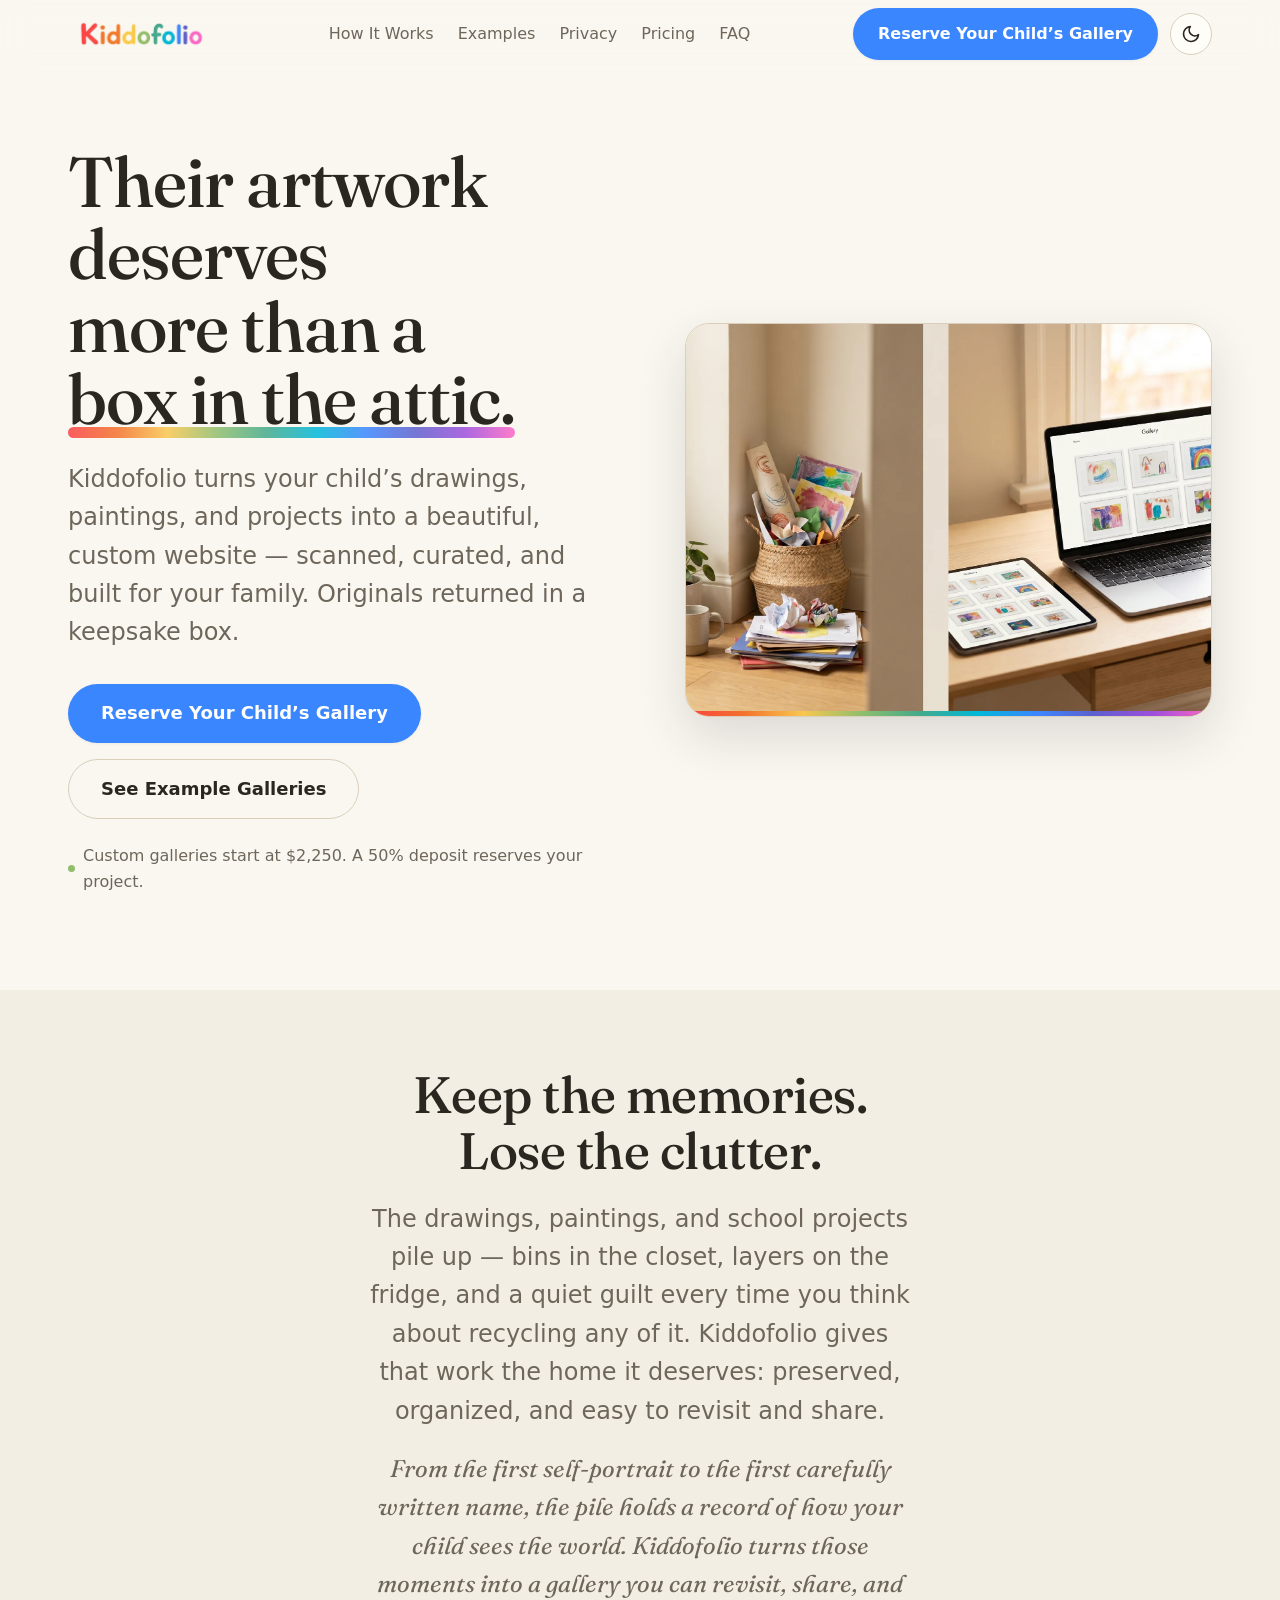
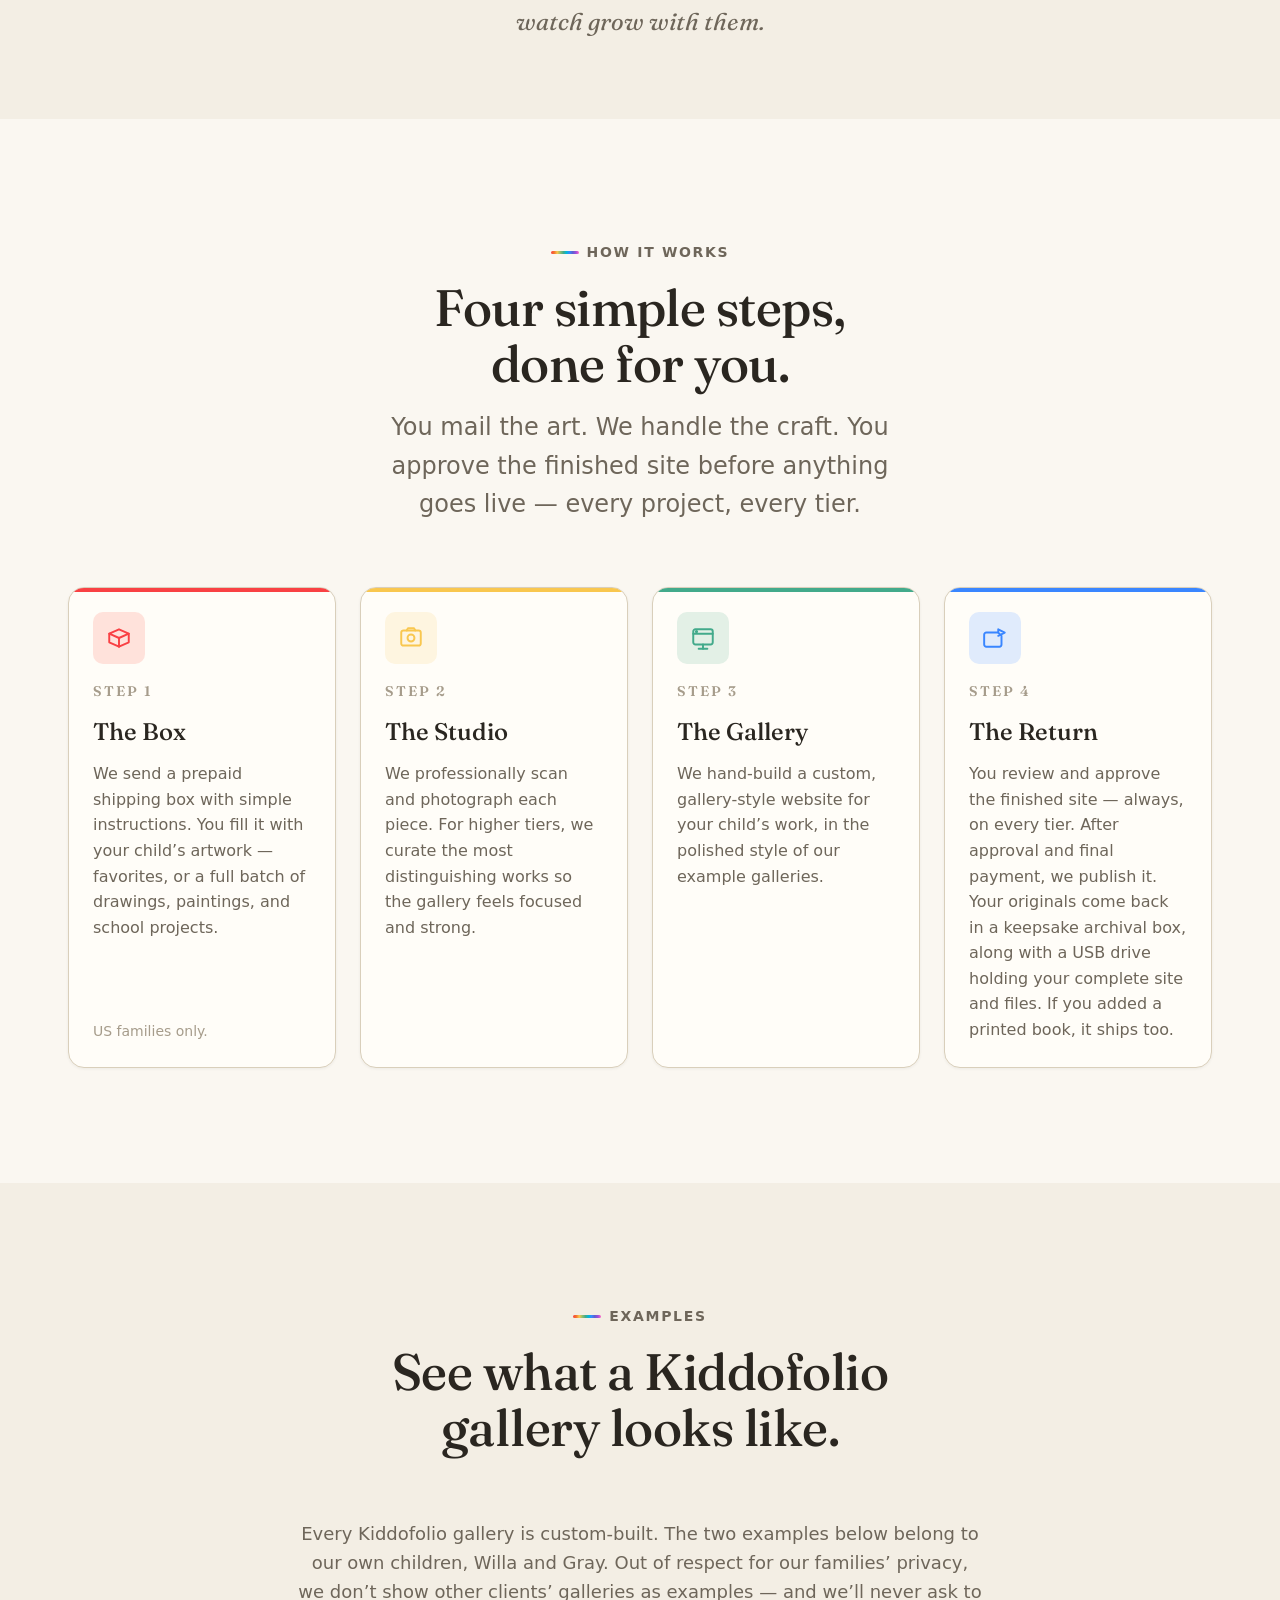
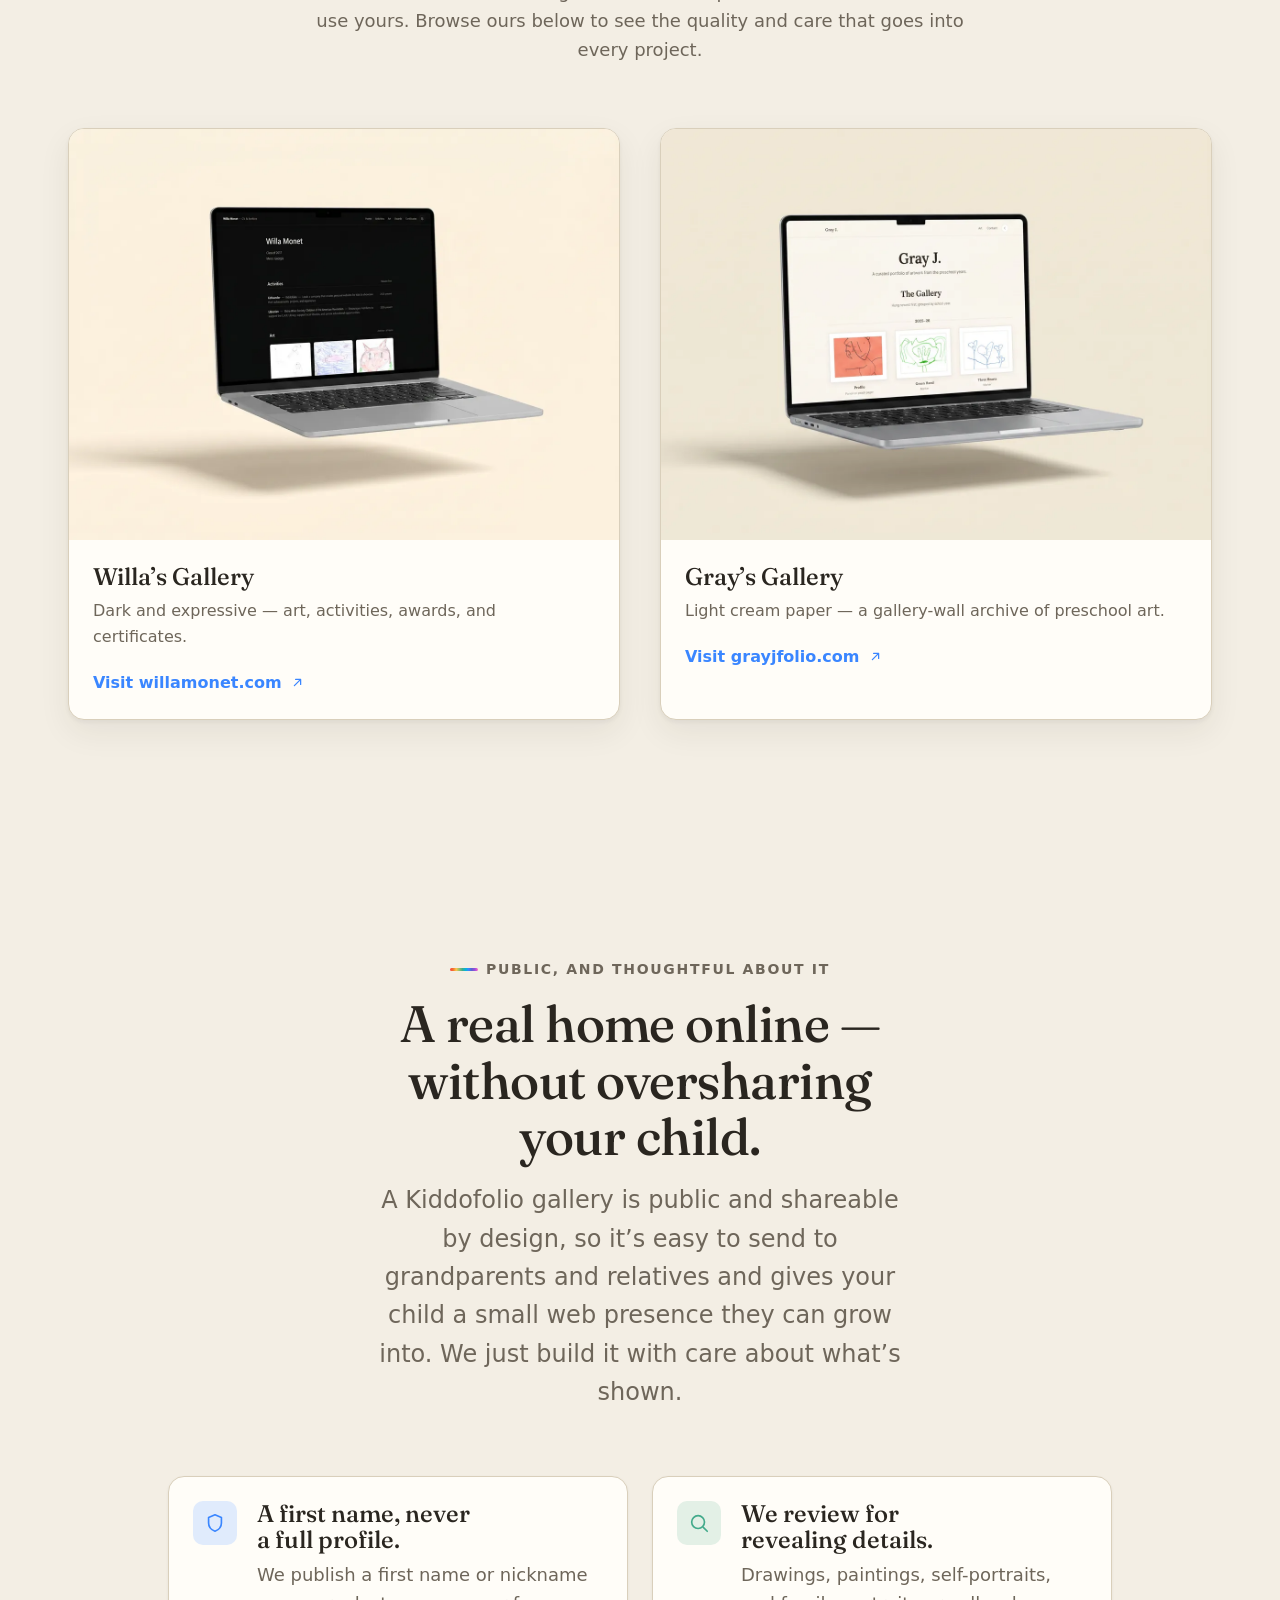
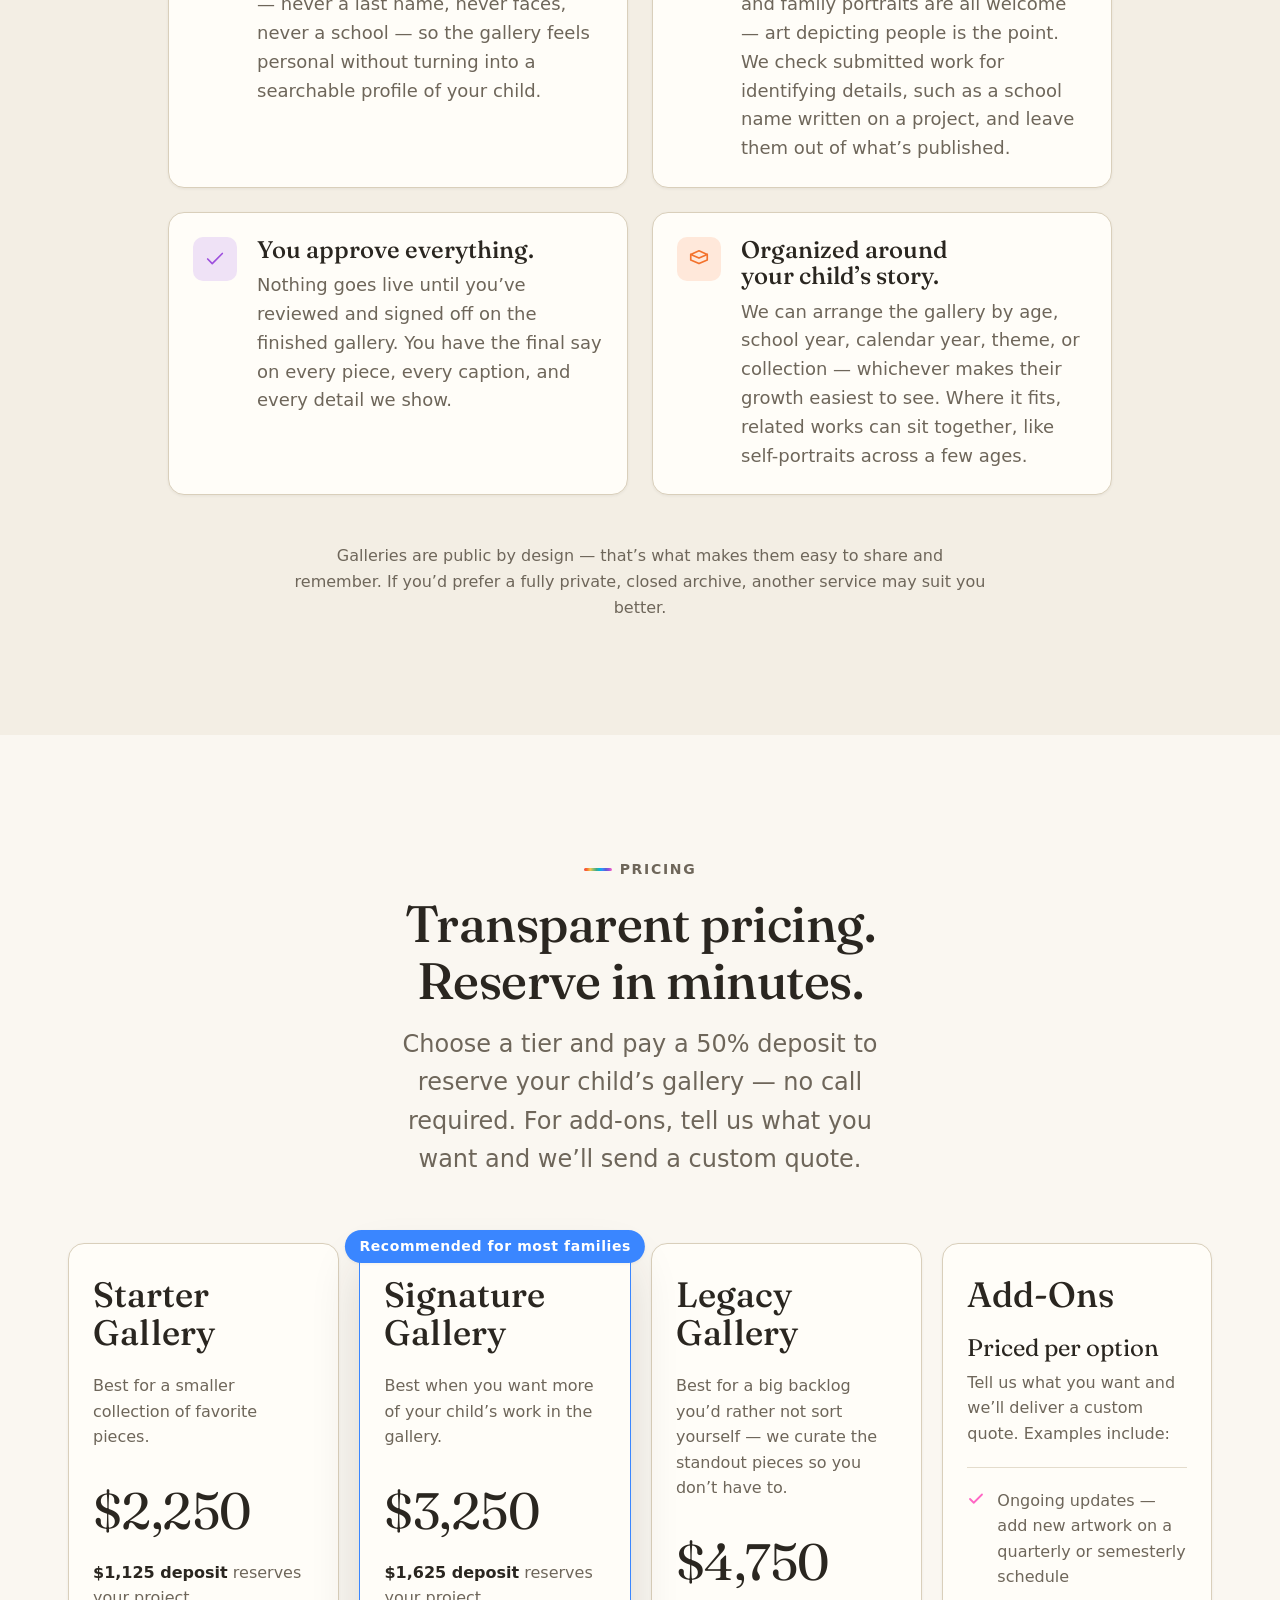
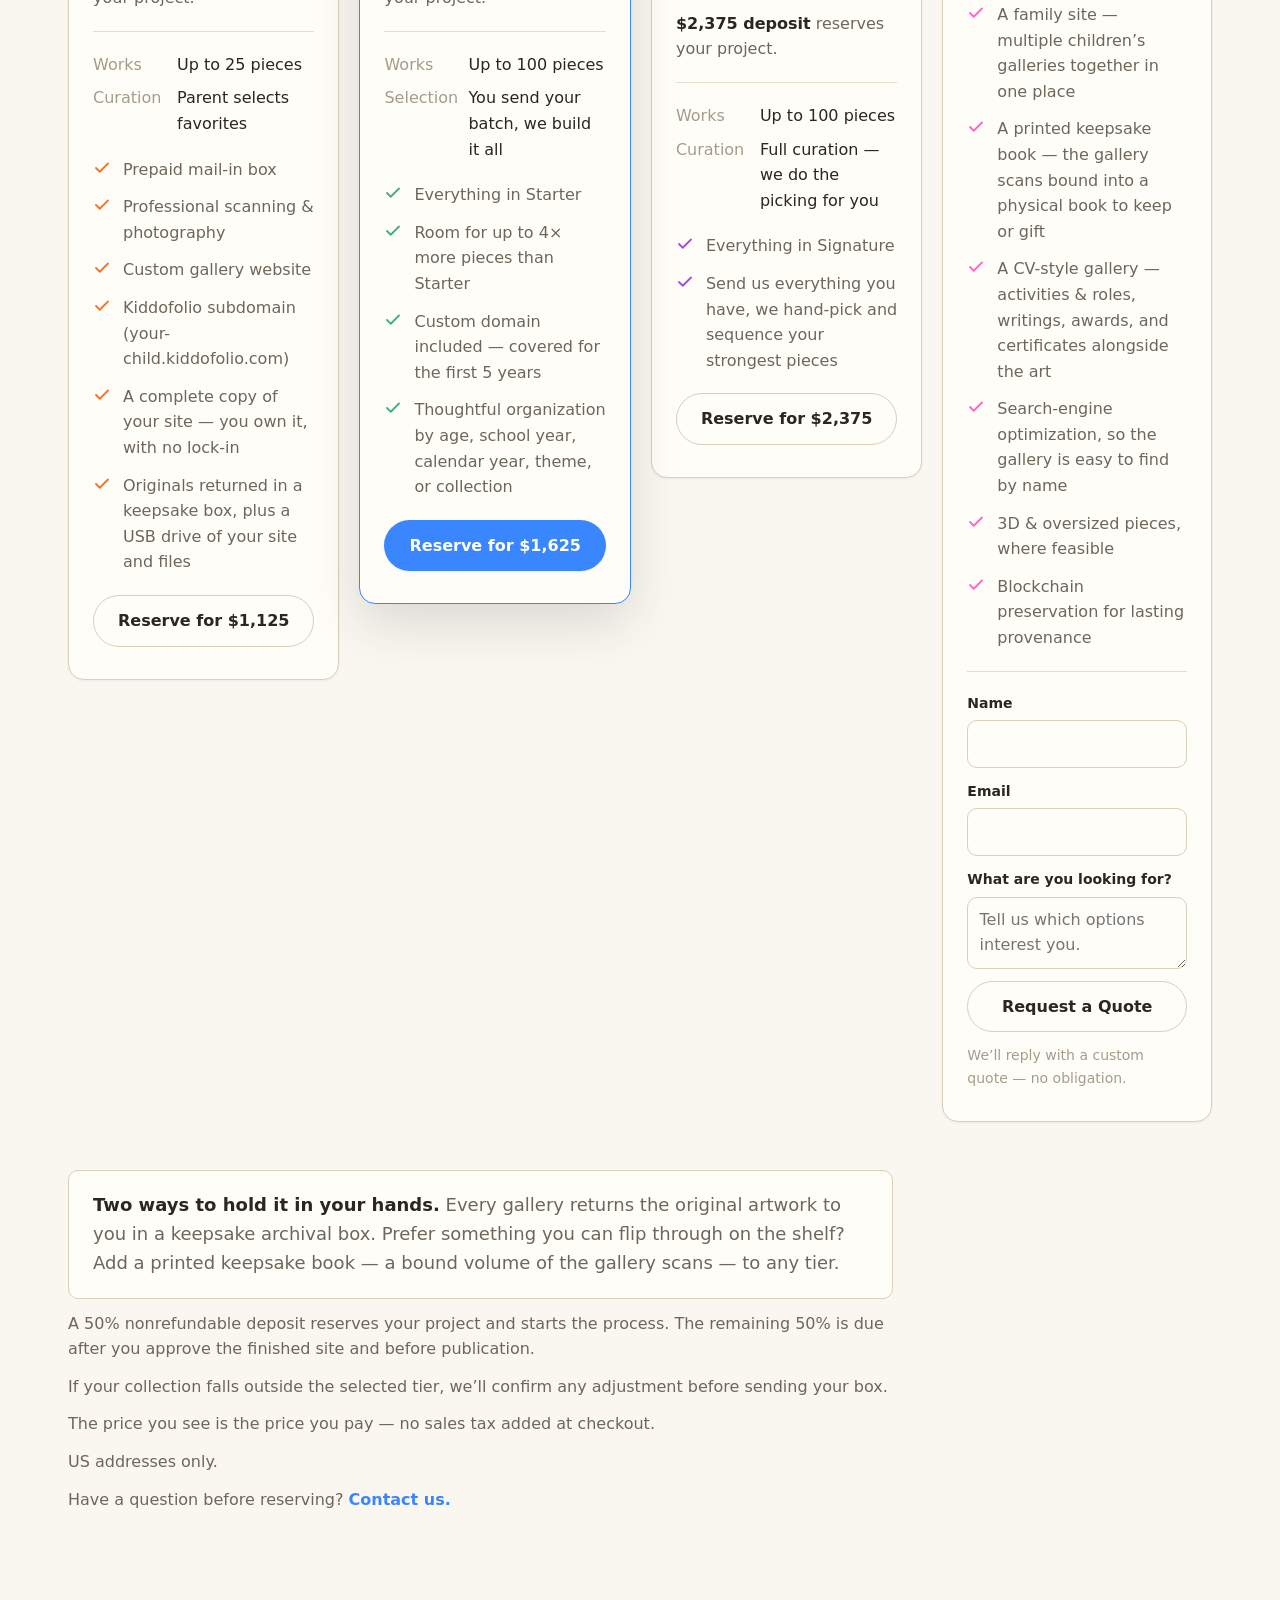
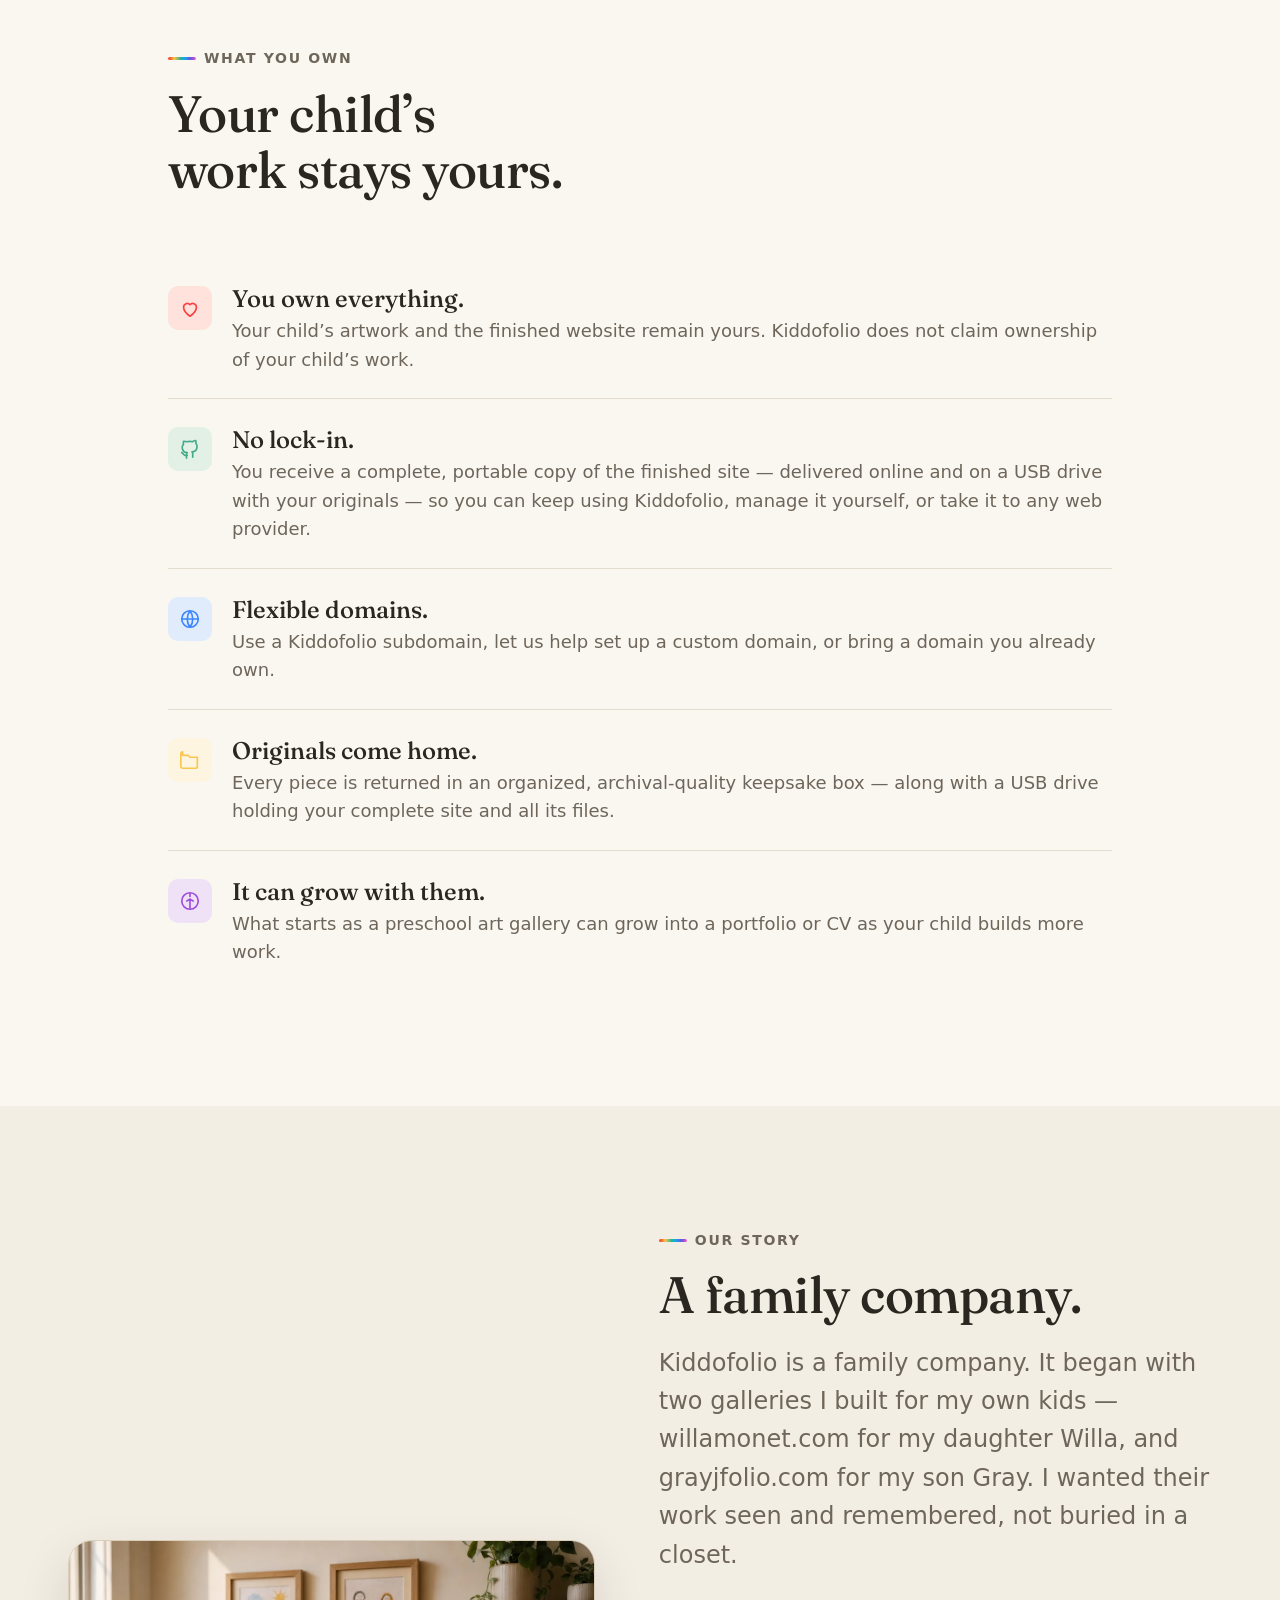
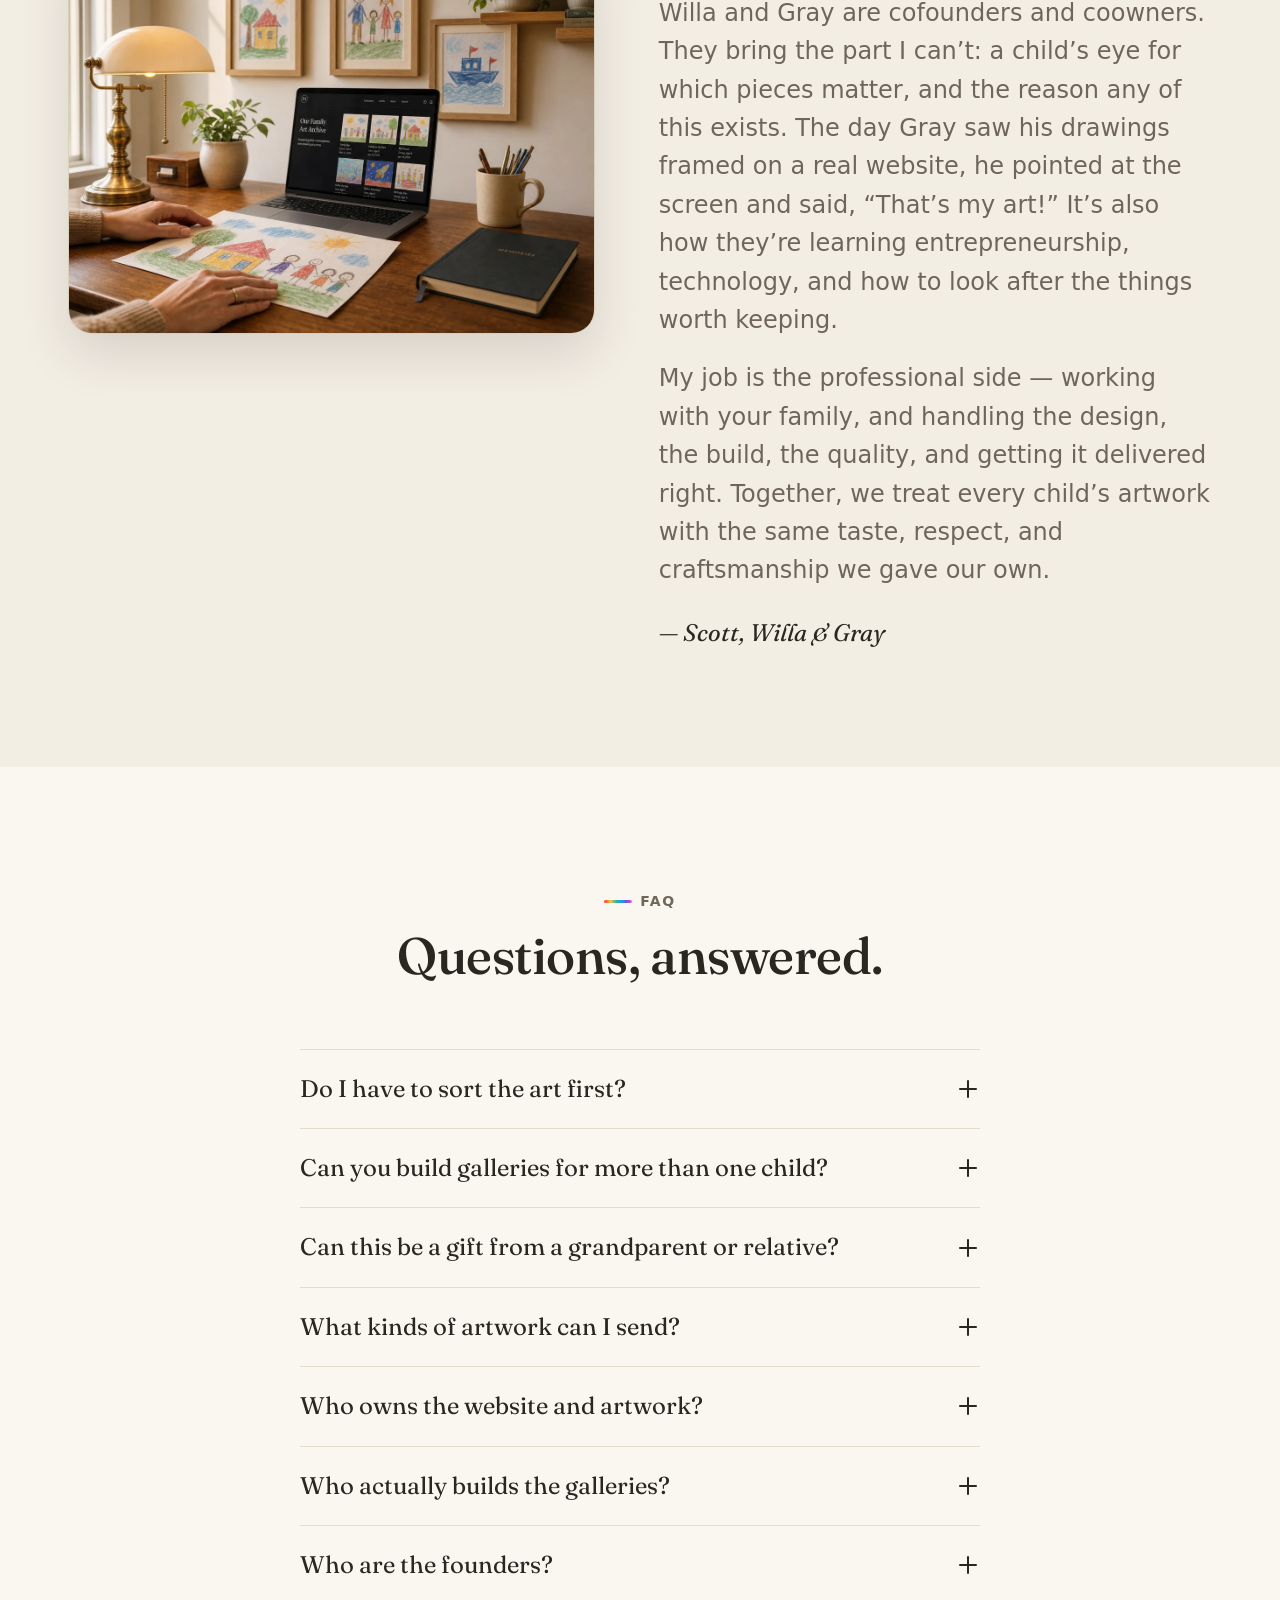
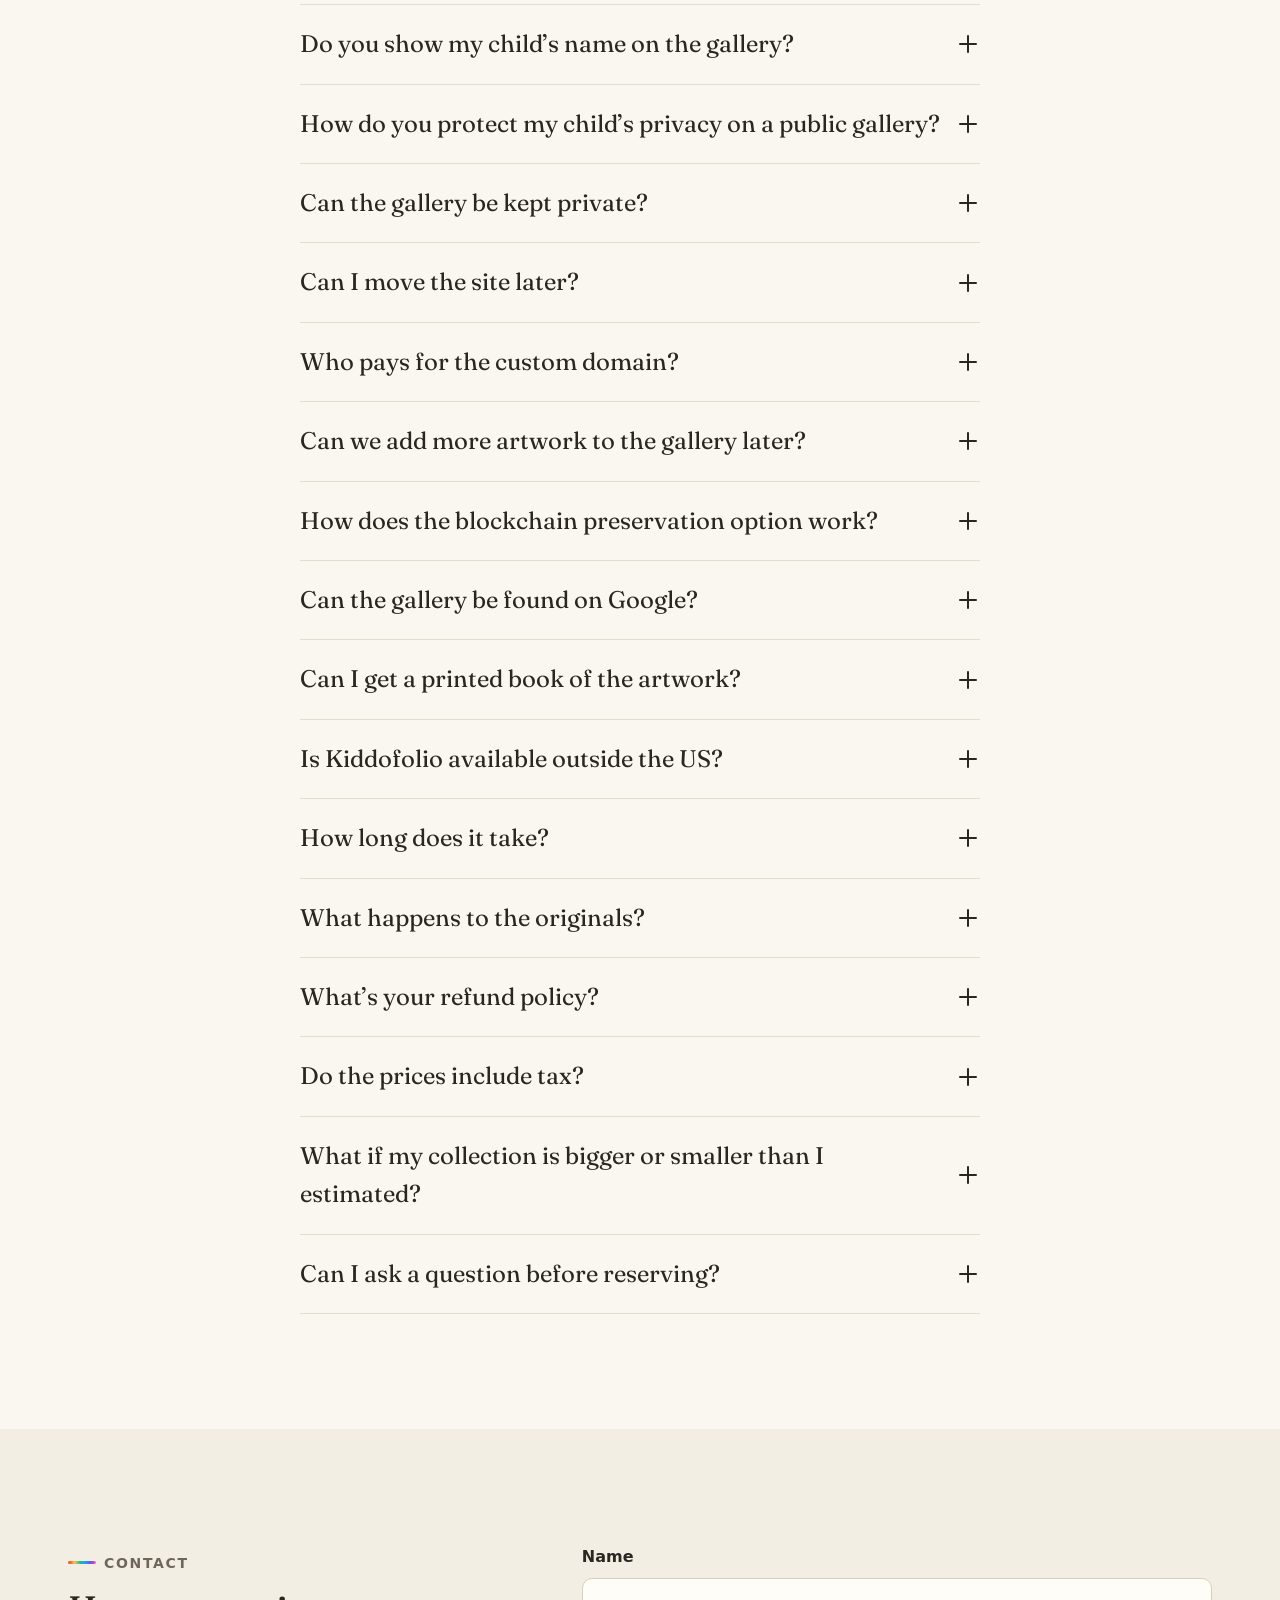
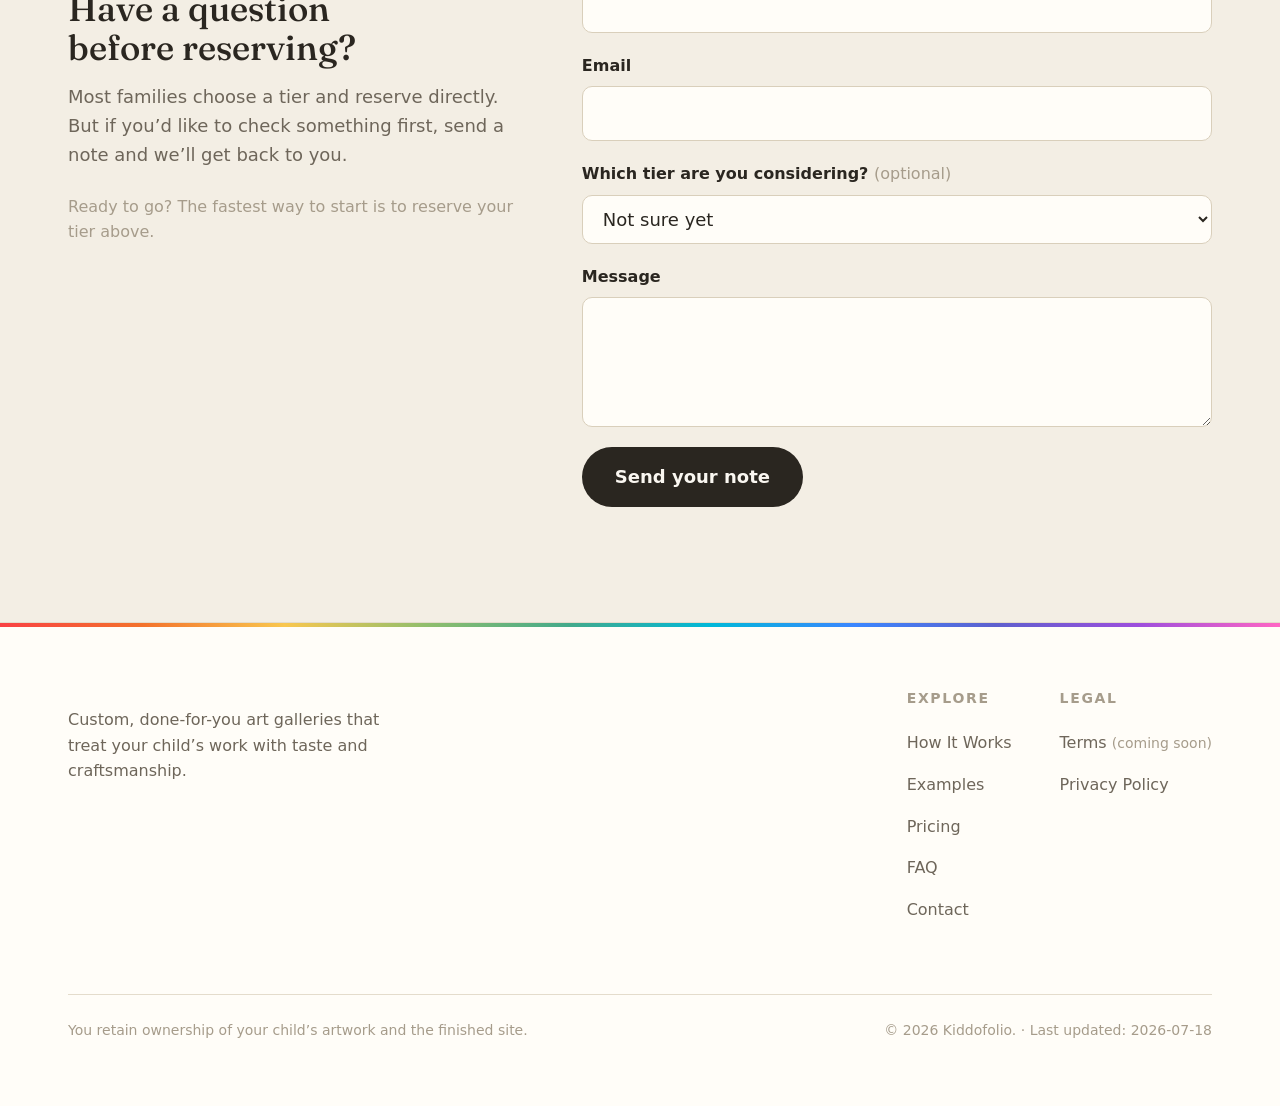
==== commit adad0f2f: "Add Privacy Policy page at /privacy/, link from footer; add legal page styles; update sitemap + og:u" ====
--- a/index.html
+++ b/index.html
@@ -26,7 +26,7 @@
   <meta property="og:image:type" content="image/png" />
   <meta property="og:image:alt" content="Kiddofolio — custom art gallery websites that turn kids' drawings and paintings into a keepsake site." />
   <meta property="og:locale" content="en_US" />
-  <meta property="og:updated_time" content="2026-07-14T11:55:00-04:00" />
+  <meta property="og:updated_time" content="2026-07-18T08:30:00-04:00" />
   <meta property="og:see_also" content="https://willamonet.com" />
   <meta property="og:see_also" content="https://grayjfolio.com" />
   <meta property="og:see_also" content="https://www.youtube.com/@Kiddofolio" />
@@ -928,13 +928,13 @@
           <div class="footer__col">
             <h2 class="footer__heading">Legal</h2>
             <span class="footer__soon">Terms <em>(coming soon)</em></span>
-            <span class="footer__soon">Privacy Policy <em>(coming soon)</em></span>
+            <a href="/privacy/">Privacy Policy</a>
           </div>
         </div>
       </div>
       <div class="footer__bottom">
         <span>You retain ownership of your child&rsquo;s artwork and the finished site.</span>
-        <span>&copy; <span data-year>2026</span> Kiddofolio. &middot; Last updated: 2026-07-14</span>
+        <span>&copy; <span data-year>2026</span> Kiddofolio. &middot; Last updated: 2026-07-18</span>
       </div>
     </div>
   </footer>
--- a/assets/css/style.css
+++ b/assets/css/style.css
@@ -569,6 +569,29 @@
 .footer__col a:hover { color: var(--color-text); }
 .footer__soon { color: var(--color-text-muted); cursor: default; }
 .footer__soon em { font-style: normal; font-size: var(--text-xs); color: var(--color-text-faint); }
+
+/* ============ LEGAL PAGES (Privacy, Terms) ============ */
+.legal { padding: clamp(3rem, 8vw, 6rem) 0 clamp(3rem, 6vw, 5rem); }
+.legal__inner { max-width: 46rem; }
+.legal__head { margin-bottom: clamp(2rem, 5vw, 3rem); padding-bottom: clamp(1.5rem, 3vw, 2rem); border-bottom: 1px solid var(--color-border); }
+.legal__eyebrow { display: inline-flex; align-items: center; gap: 0.6rem; font-size: var(--text-sm); font-weight: 600; letter-spacing: 0.08em; text-transform: uppercase; color: var(--color-text-muted); margin: 0 0 0.75rem; }
+.legal__rainbow { display: inline-block; width: 2.25rem; height: 0.375rem; border-radius: 999px; background: linear-gradient(90deg, var(--rb-1), var(--rb-3), var(--rb-5), var(--rb-7), var(--rb-9)); }
+.legal__title { font-family: var(--font-display); font-size: clamp(2.25rem, 6vw, 3.25rem); font-weight: 500; line-height: 1.05; letter-spacing: -0.01em; margin: 0 0 0.75rem; color: var(--color-text); }
+.legal__updated { font-size: var(--text-sm); color: var(--color-text-muted); margin: 0; }
+.legal__body { font-size: var(--text-base); line-height: 1.75; color: var(--color-text); }
+.legal__body h2 { font-family: var(--font-display); font-size: clamp(1.375rem, 3vw, 1.75rem); font-weight: 500; line-height: 1.2; letter-spacing: -0.005em; margin: 2.5rem 0 0.75rem; color: var(--color-text); }
+.legal__body h3 { font-size: var(--text-lg); font-weight: 600; margin: 1.75rem 0 0.5rem; color: var(--color-text); }
+.legal__body p { margin: 0 0 1.1rem; }
+.legal__body ul { margin: 0 0 1.1rem; padding-left: 1.35rem; }
+.legal__body li { margin: 0 0 0.5rem; padding-left: 0.15rem; }
+.legal__body li::marker { color: var(--color-cta); }
+.legal__body a { color: var(--color-cta); text-decoration: underline; text-underline-offset: 2px; text-decoration-thickness: 1px; }
+.legal__body a:hover { text-decoration-thickness: 2px; }
+.legal__body strong { font-weight: 600; }
+.legal__address { padding: 1rem 1.25rem; background: var(--color-surface-offset); border-radius: var(--radius-md, 12px); line-height: 1.6; }
+.legal__back { margin-top: clamp(2.5rem, 5vw, 3.5rem); padding-top: 1.5rem; border-top: 1px solid var(--color-border); }
+.legal__back a { color: var(--color-cta); text-decoration: none; font-weight: 500; }
+.legal__back a:hover { text-decoration: underline; text-underline-offset: 3px; }
 .footer__bottom {
   margin-top: clamp(var(--space-10), 5vw, var(--space-16)); padding-top: var(--space-6);
   border-top: 1px solid var(--color-divider);
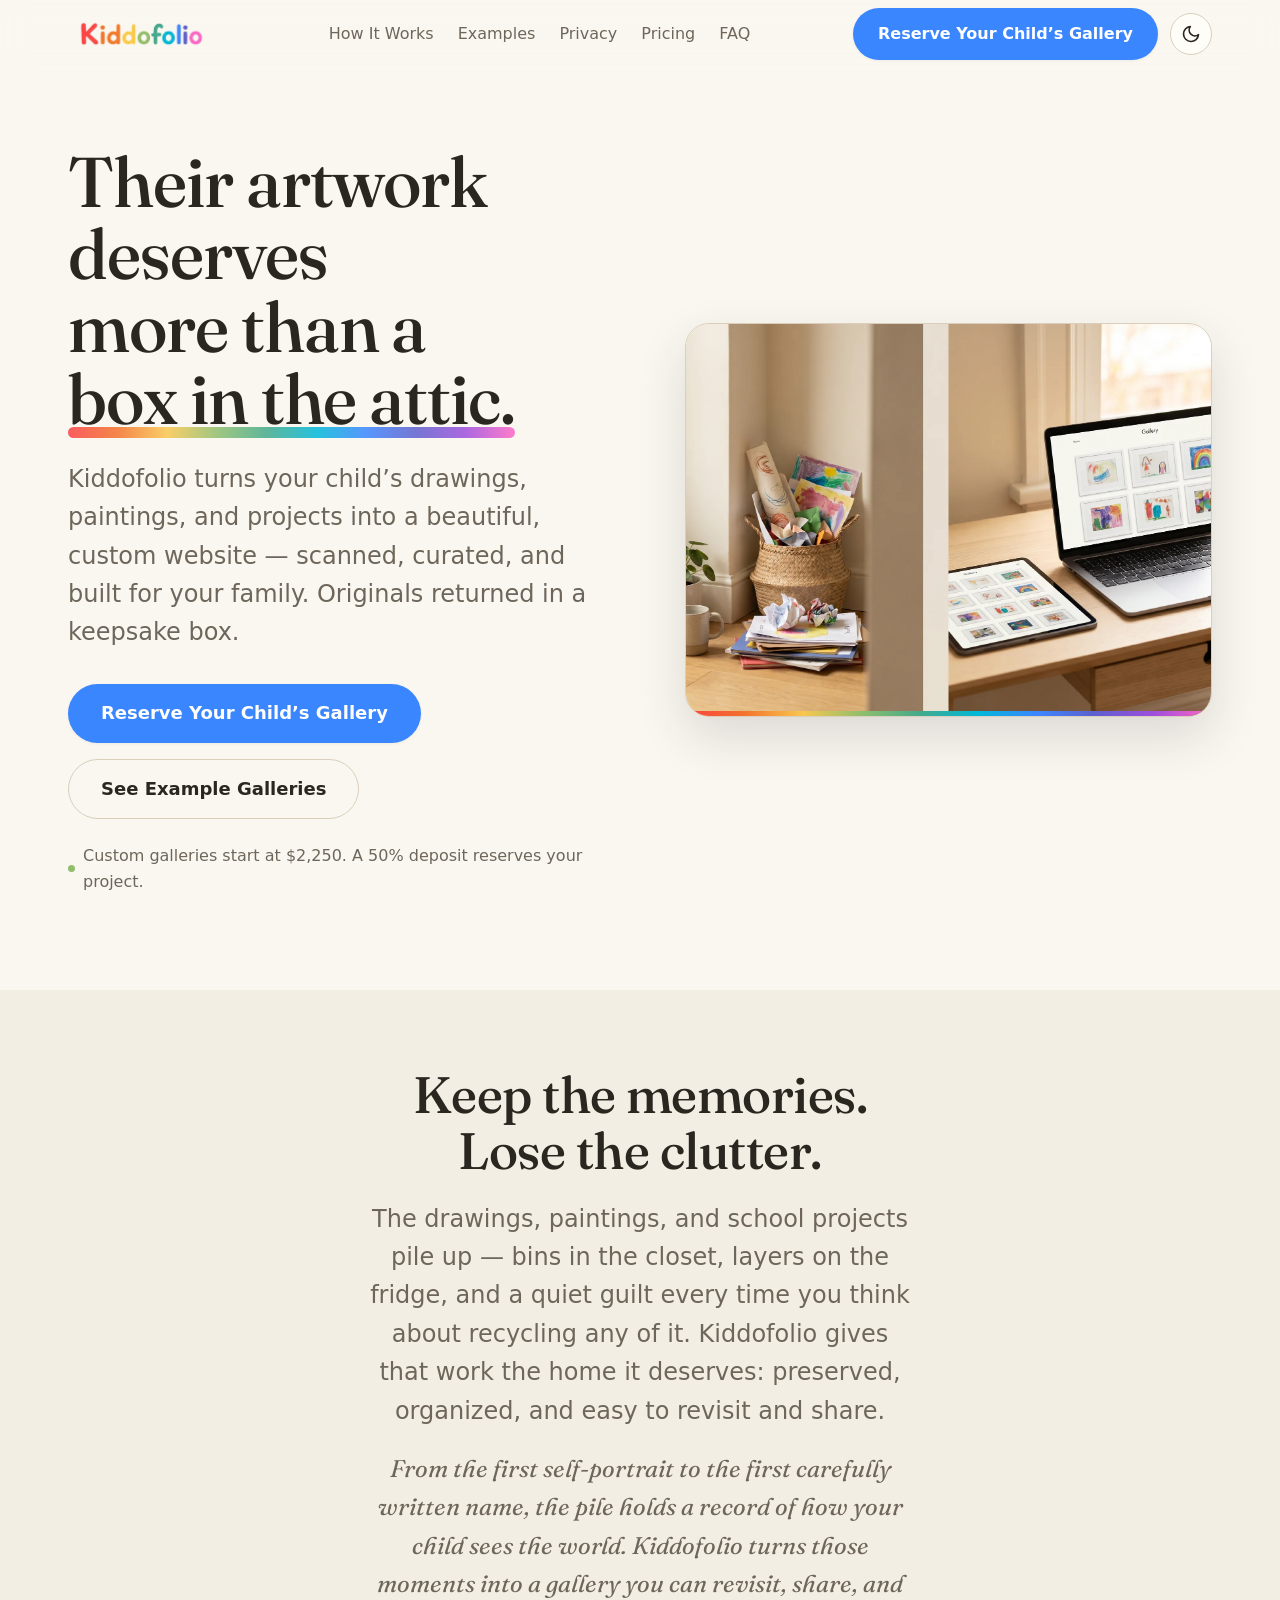
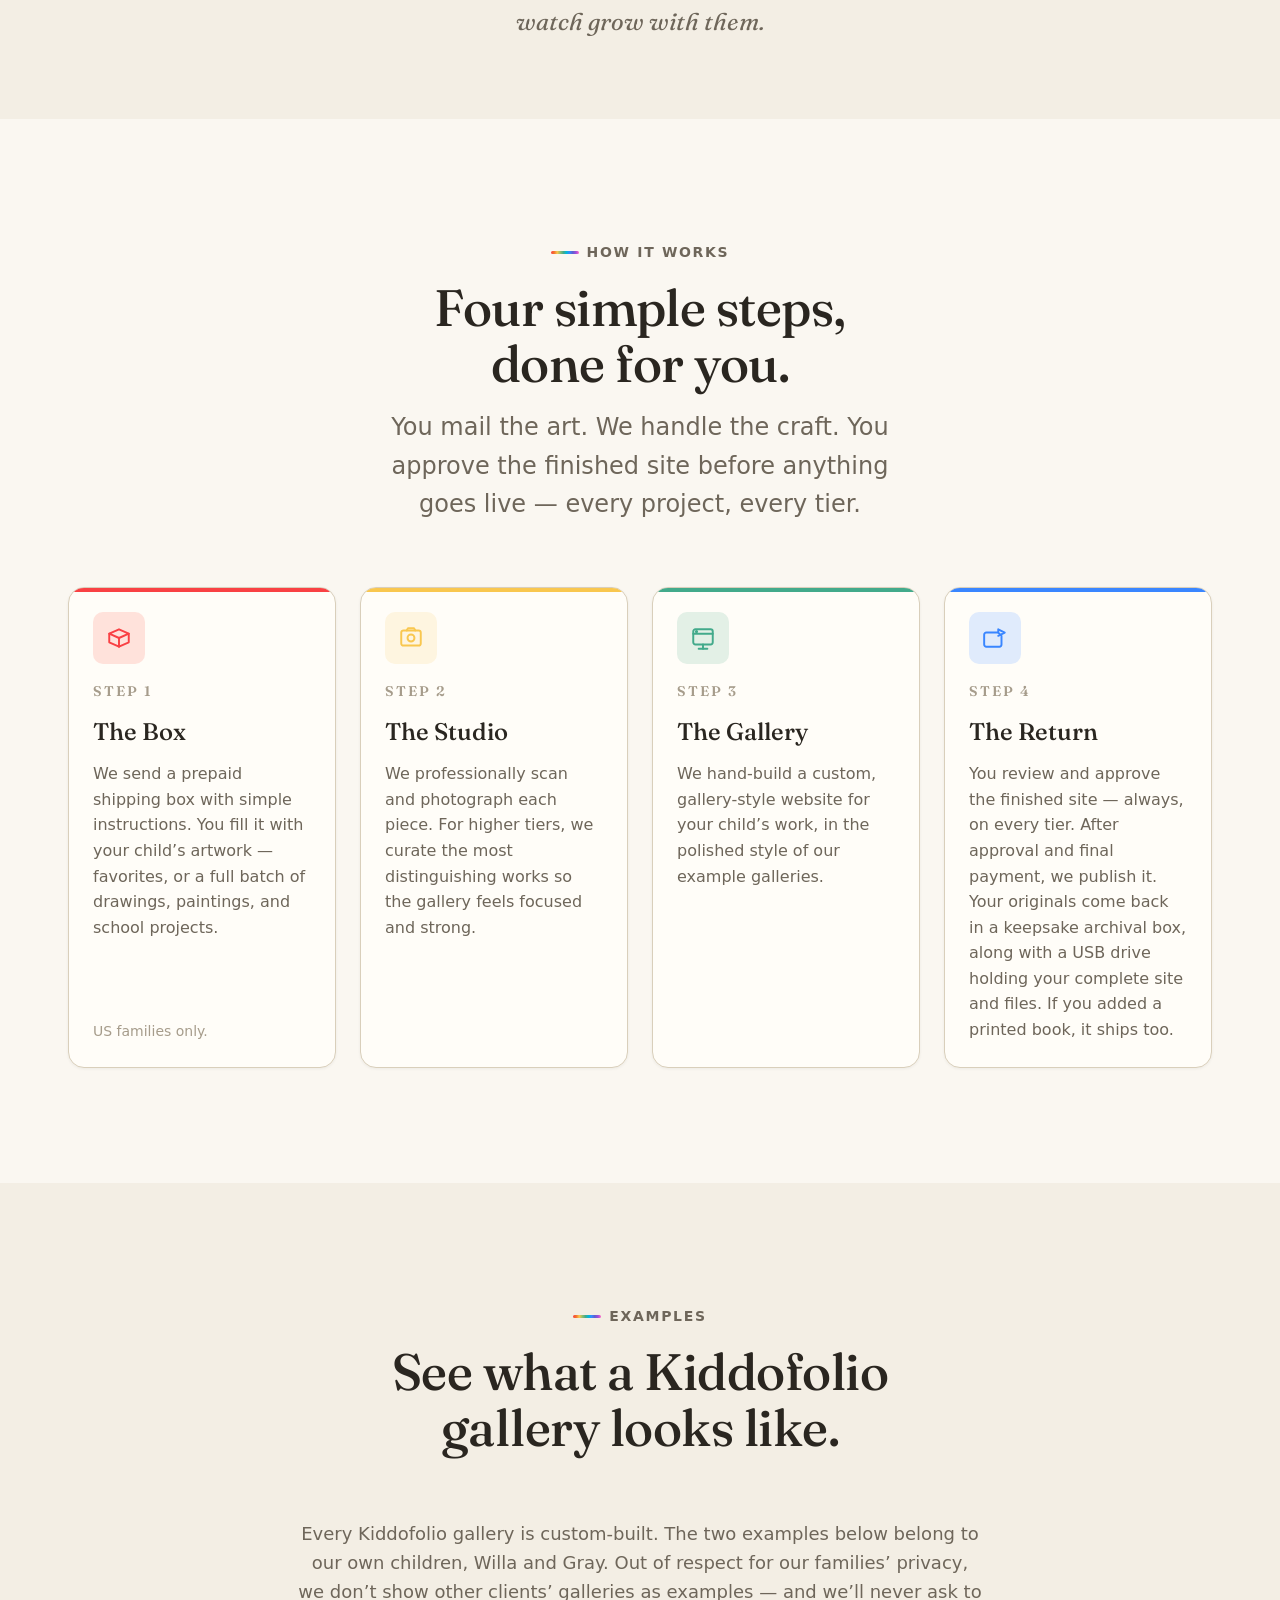
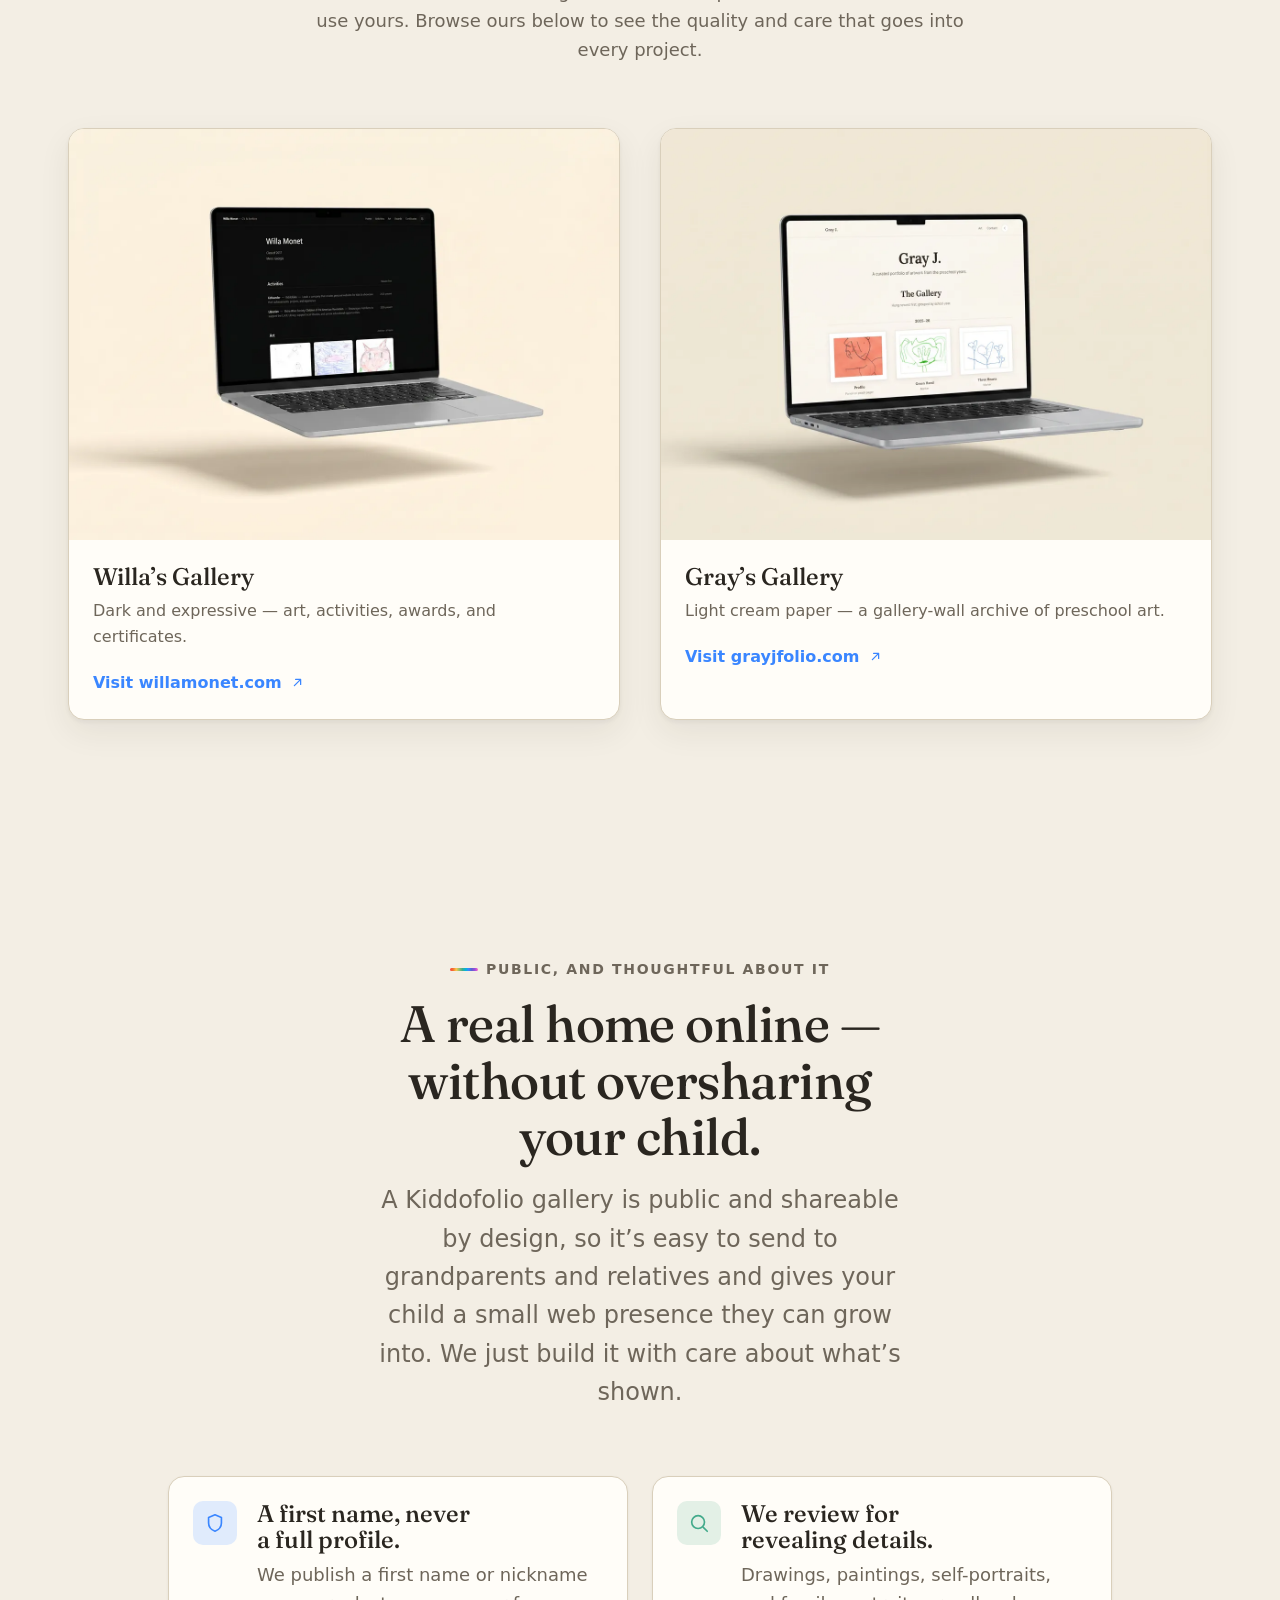
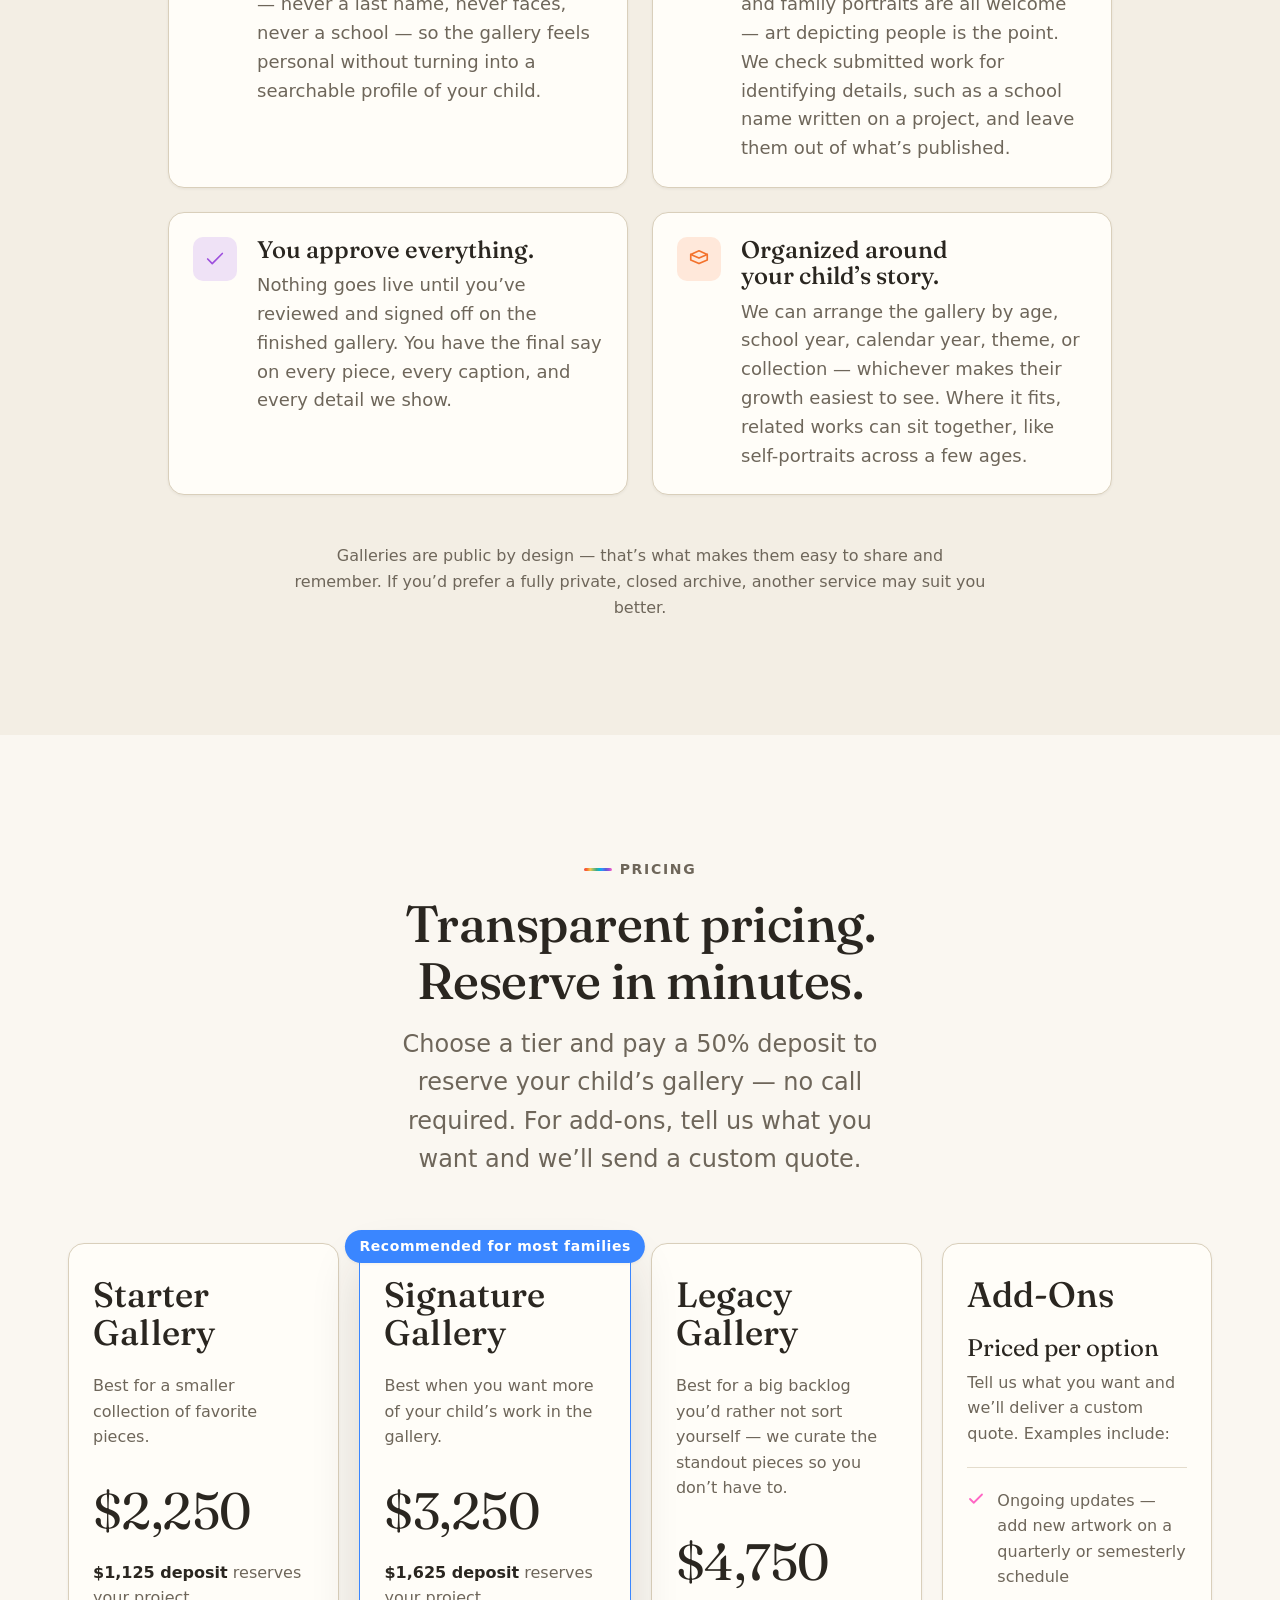
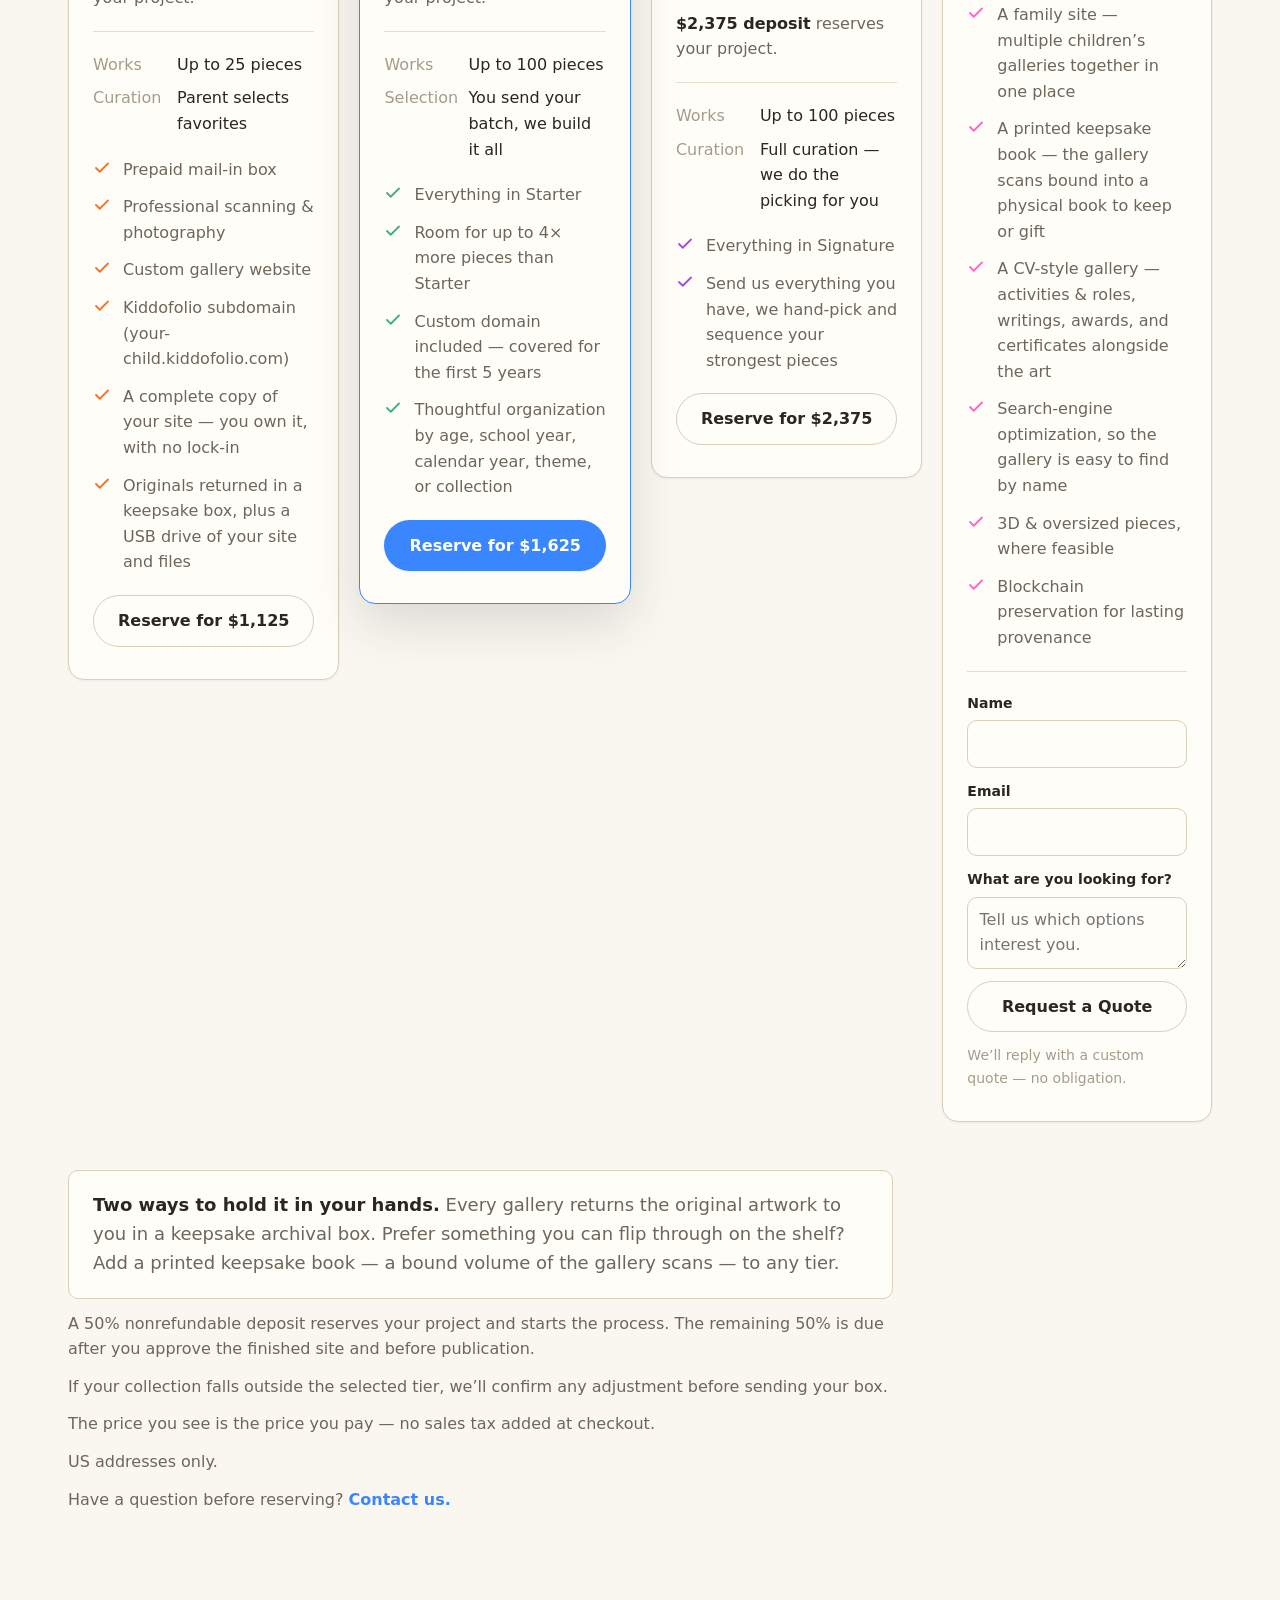
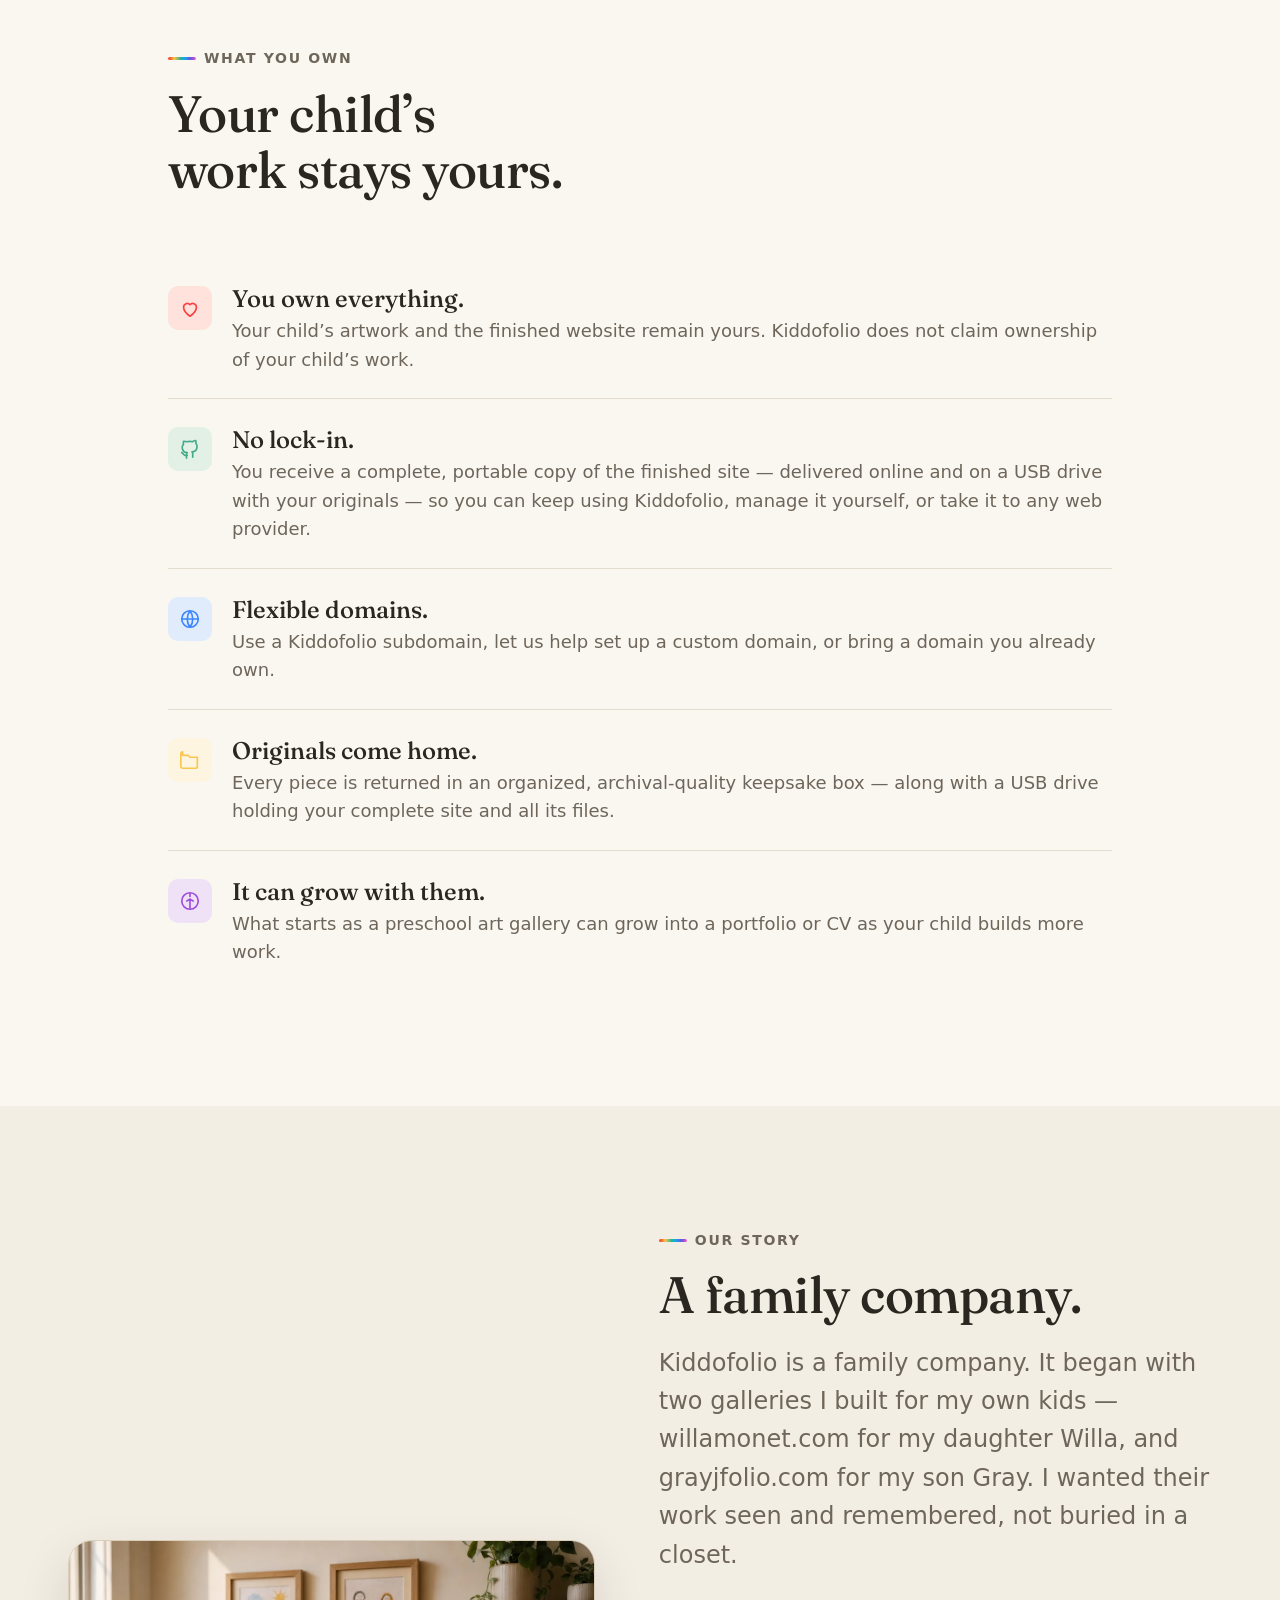
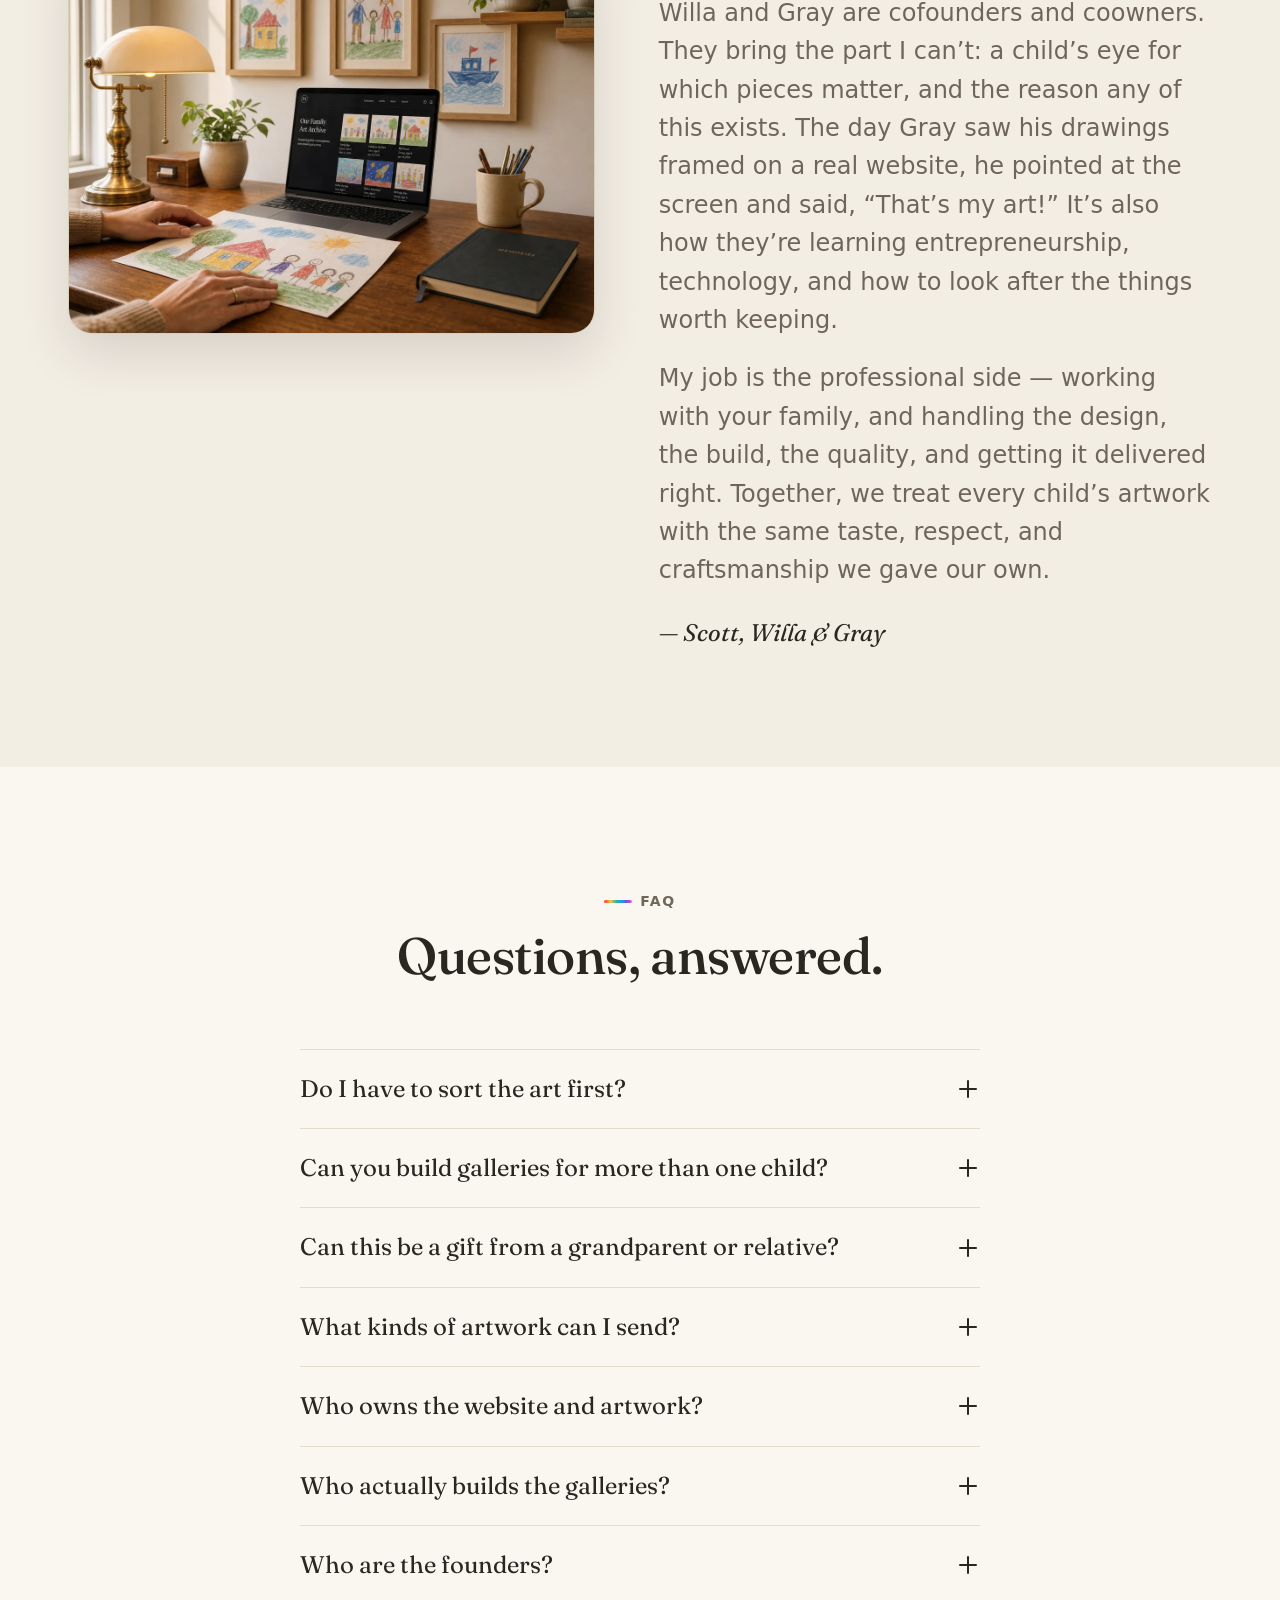
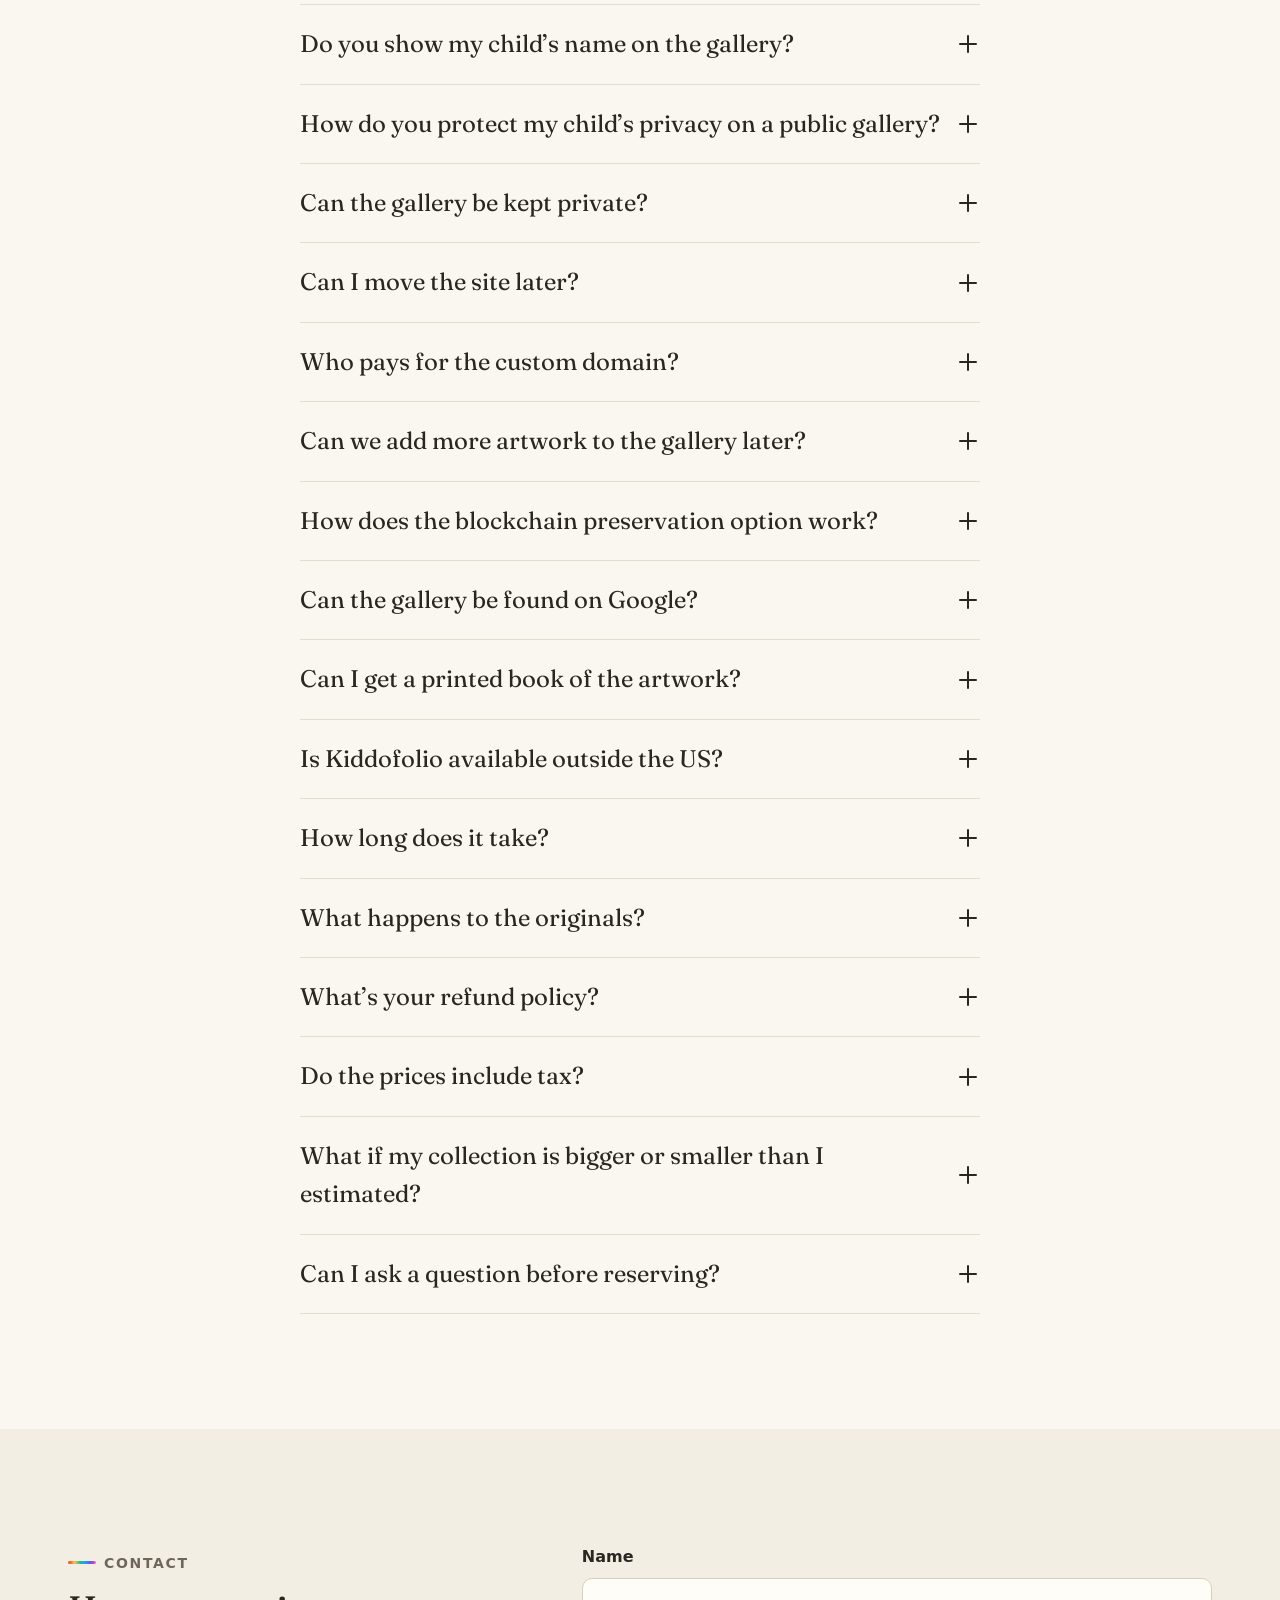
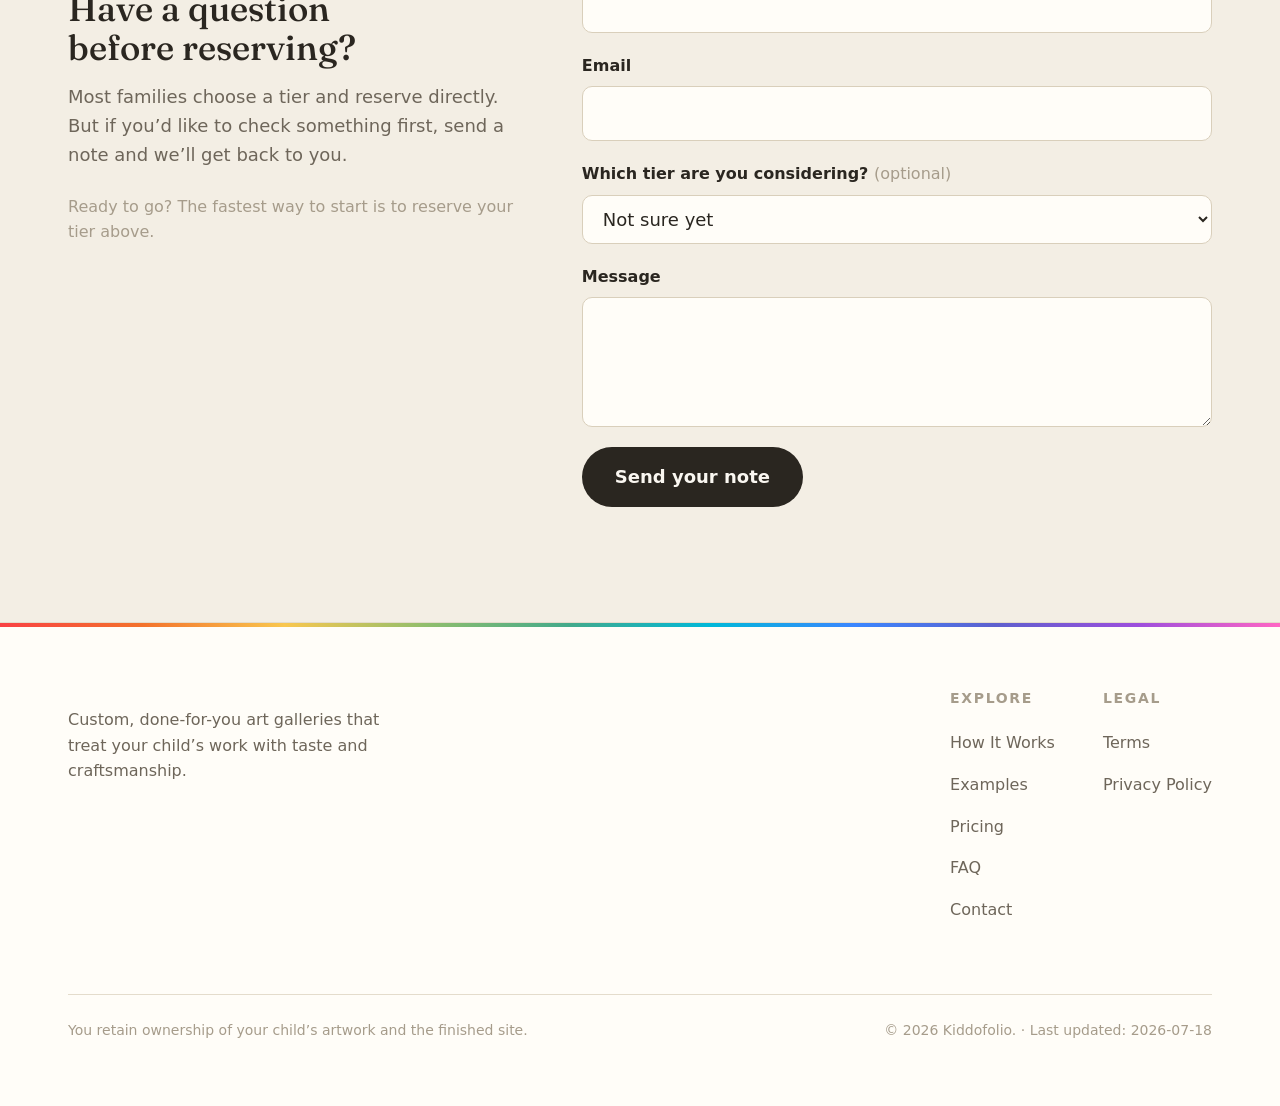
==== commit c2c19c22: "Add Terms of Service page at /terms/; link from footer on home + privacy; add notice + ordered-list " ====
--- a/index.html
+++ b/index.html
@@ -26,7 +26,7 @@
   <meta property="og:image:type" content="image/png" />
   <meta property="og:image:alt" content="Kiddofolio — custom art gallery websites that turn kids' drawings and paintings into a keepsake site." />
   <meta property="og:locale" content="en_US" />
-  <meta property="og:updated_time" content="2026-07-18T08:30:00-04:00" />
+  <meta property="og:updated_time" content="2026-07-18T09:10:00-04:00" />
   <meta property="og:see_also" content="https://willamonet.com" />
   <meta property="og:see_also" content="https://grayjfolio.com" />
   <meta property="og:see_also" content="https://www.youtube.com/@Kiddofolio" />
@@ -927,7 +927,7 @@
           </div>
           <div class="footer__col">
             <h2 class="footer__heading">Legal</h2>
-            <span class="footer__soon">Terms <em>(coming soon)</em></span>
+            <a href="/terms/">Terms</a>
             <a href="/privacy/">Privacy Policy</a>
           </div>
         </div>
--- a/assets/css/style.css
+++ b/assets/css/style.css
@@ -582,9 +582,10 @@
 .legal__body h2 { font-family: var(--font-display); font-size: clamp(1.375rem, 3vw, 1.75rem); font-weight: 500; line-height: 1.2; letter-spacing: -0.005em; margin: 2.5rem 0 0.75rem; color: var(--color-text); }
 .legal__body h3 { font-size: var(--text-lg); font-weight: 600; margin: 1.75rem 0 0.5rem; color: var(--color-text); }
 .legal__body p { margin: 0 0 1.1rem; }
-.legal__body ul { margin: 0 0 1.1rem; padding-left: 1.35rem; }
+.legal__body ul, .legal__body ol { margin: 0 0 1.1rem; padding-left: 1.35rem; }
 .legal__body li { margin: 0 0 0.5rem; padding-left: 0.15rem; }
 .legal__body li::marker { color: var(--color-cta); }
+.legal__notice { padding: 1rem 1.25rem; background: var(--color-surface-offset); border-radius: var(--radius-md, 12px); font-weight: 500; text-transform: uppercase; letter-spacing: 0.01em; font-size: var(--text-sm); line-height: 1.6; }
 .legal__body a { color: var(--color-cta); text-decoration: underline; text-underline-offset: 2px; text-decoration-thickness: 1px; }
 .legal__body a:hover { text-decoration-thickness: 2px; }
 .legal__body strong { font-weight: 600; }
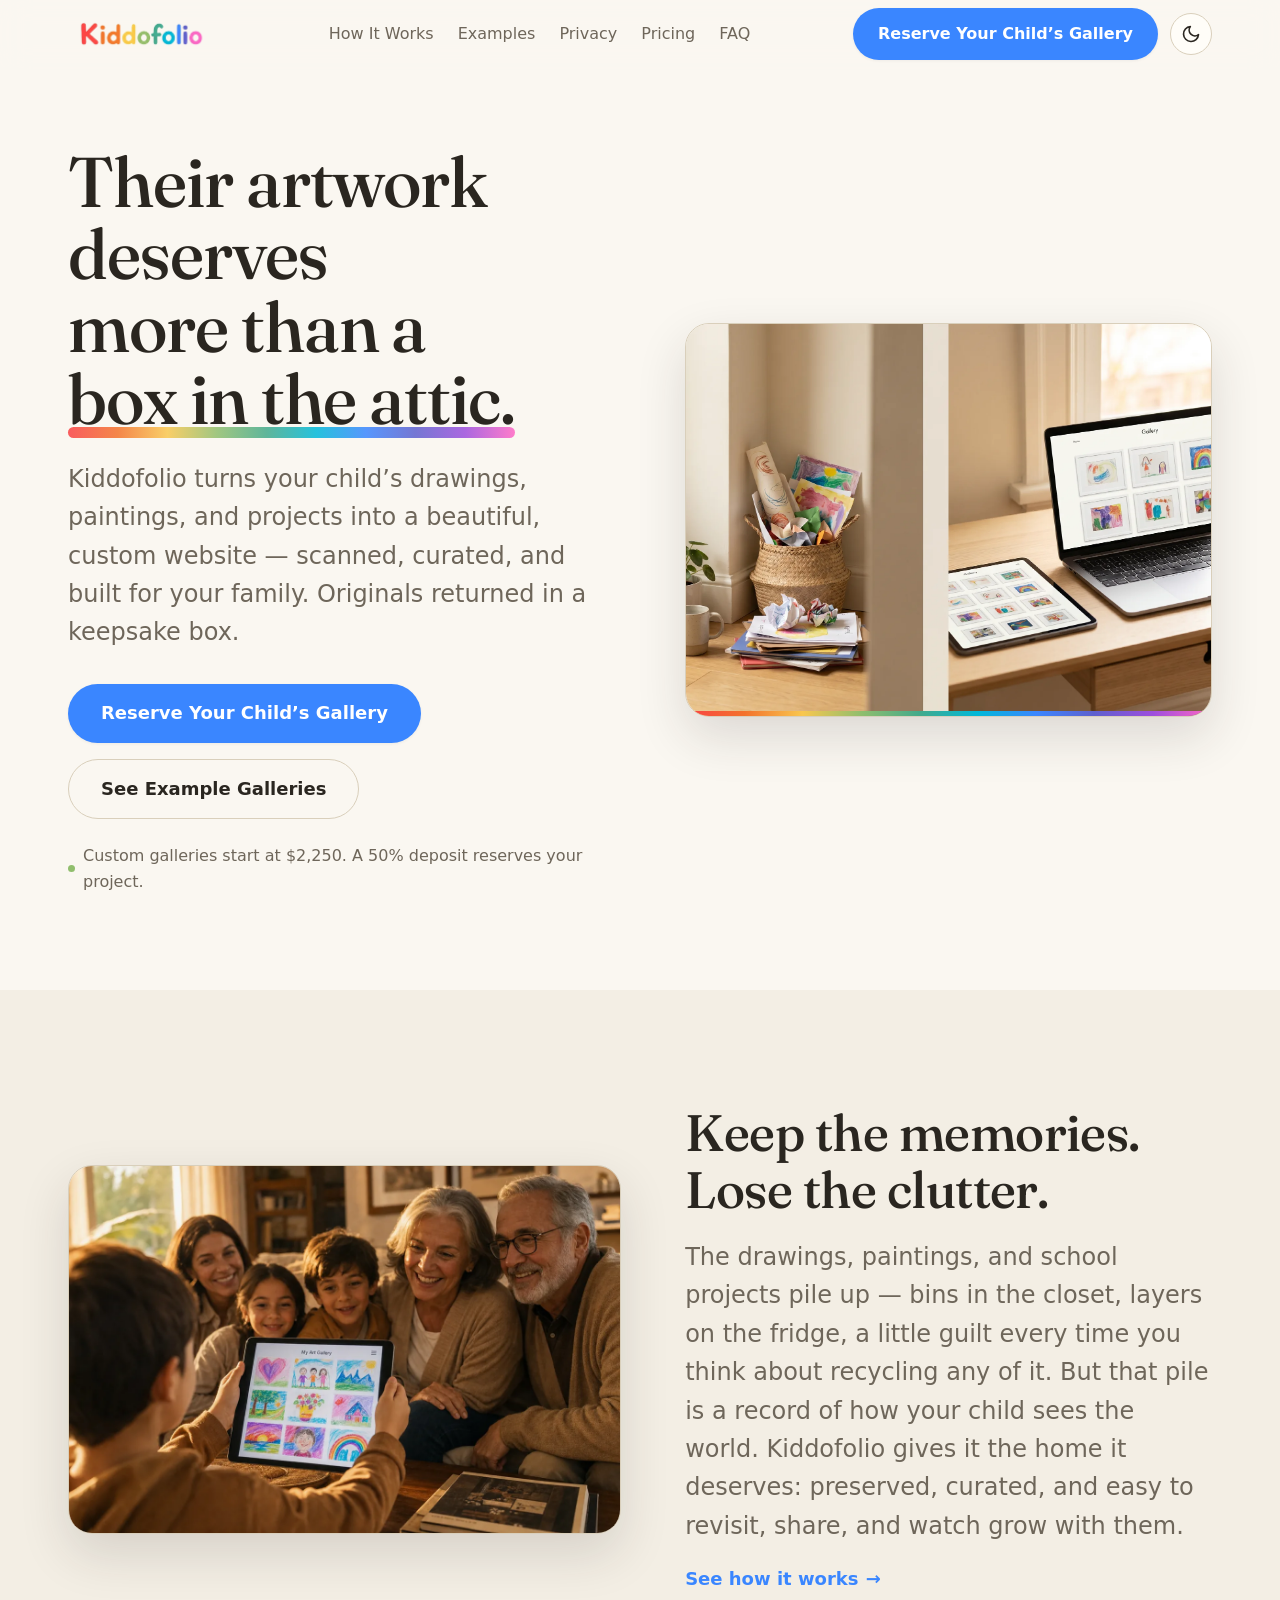
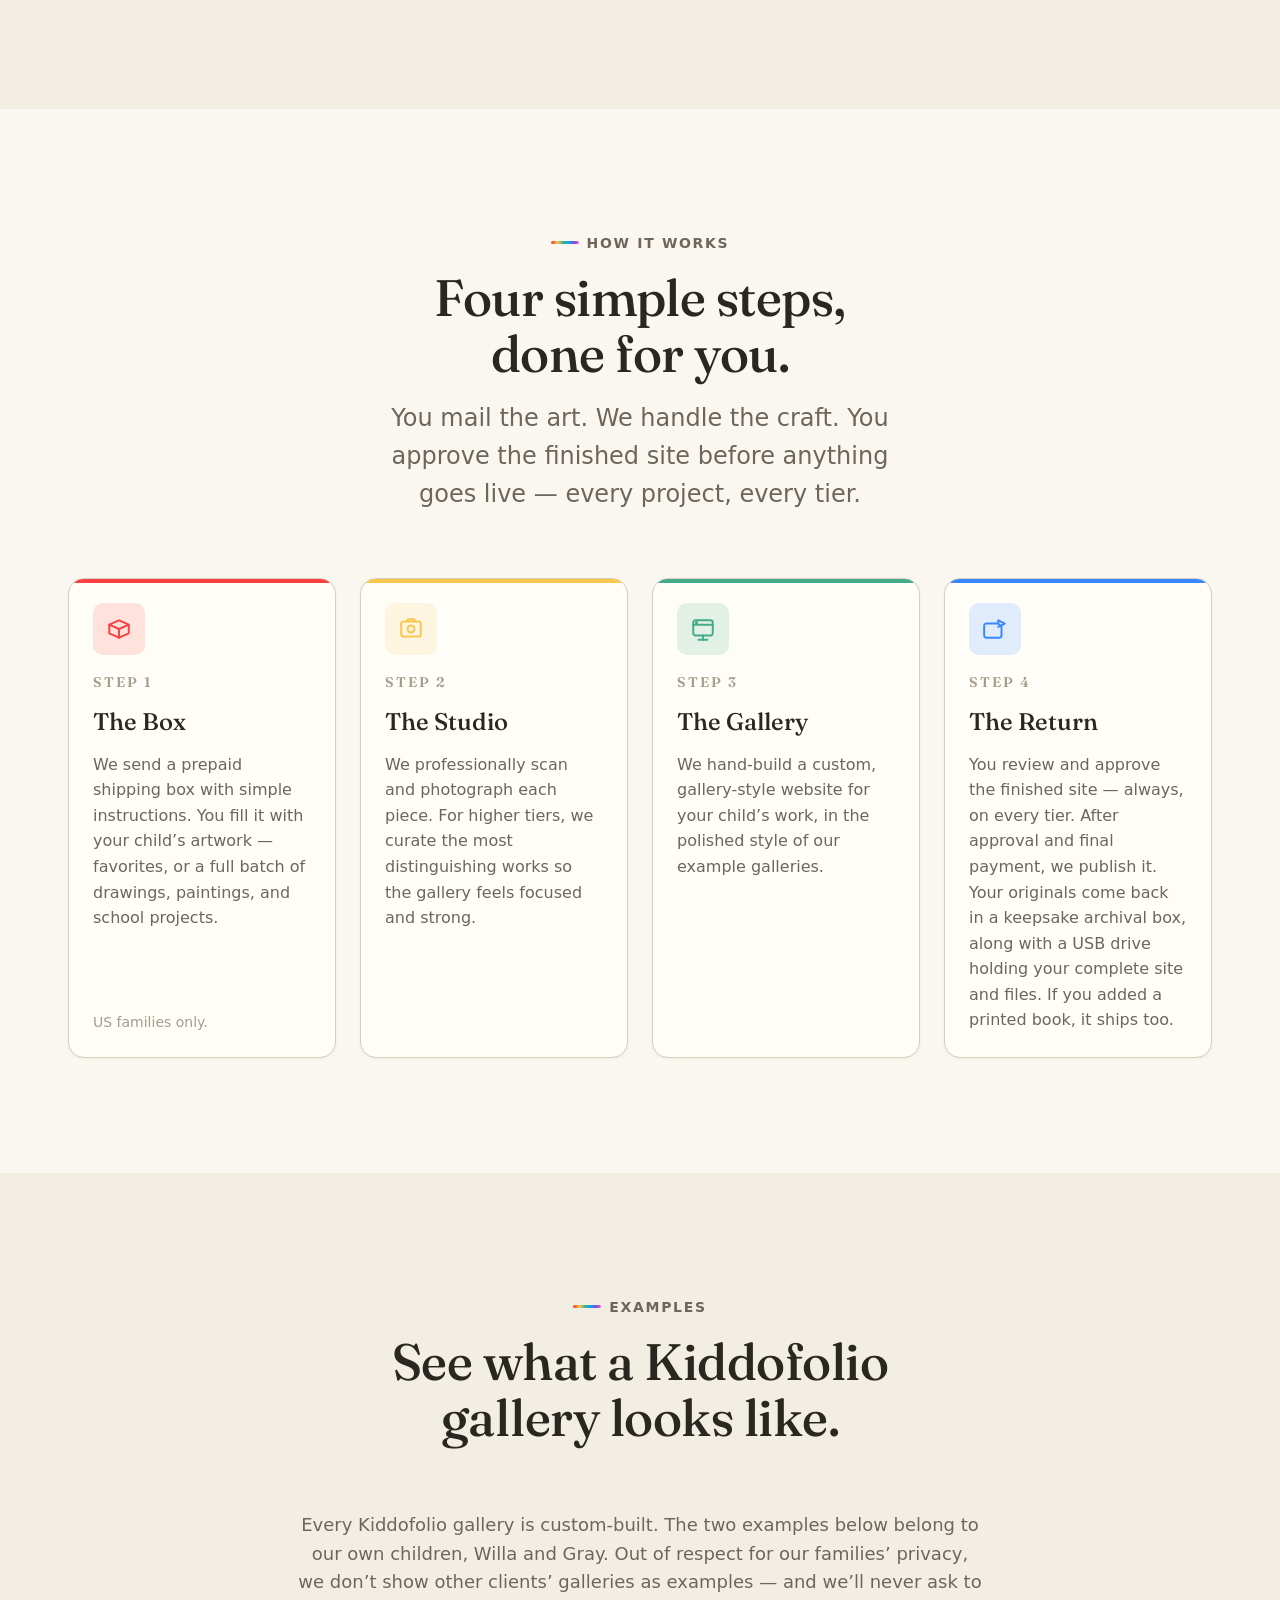
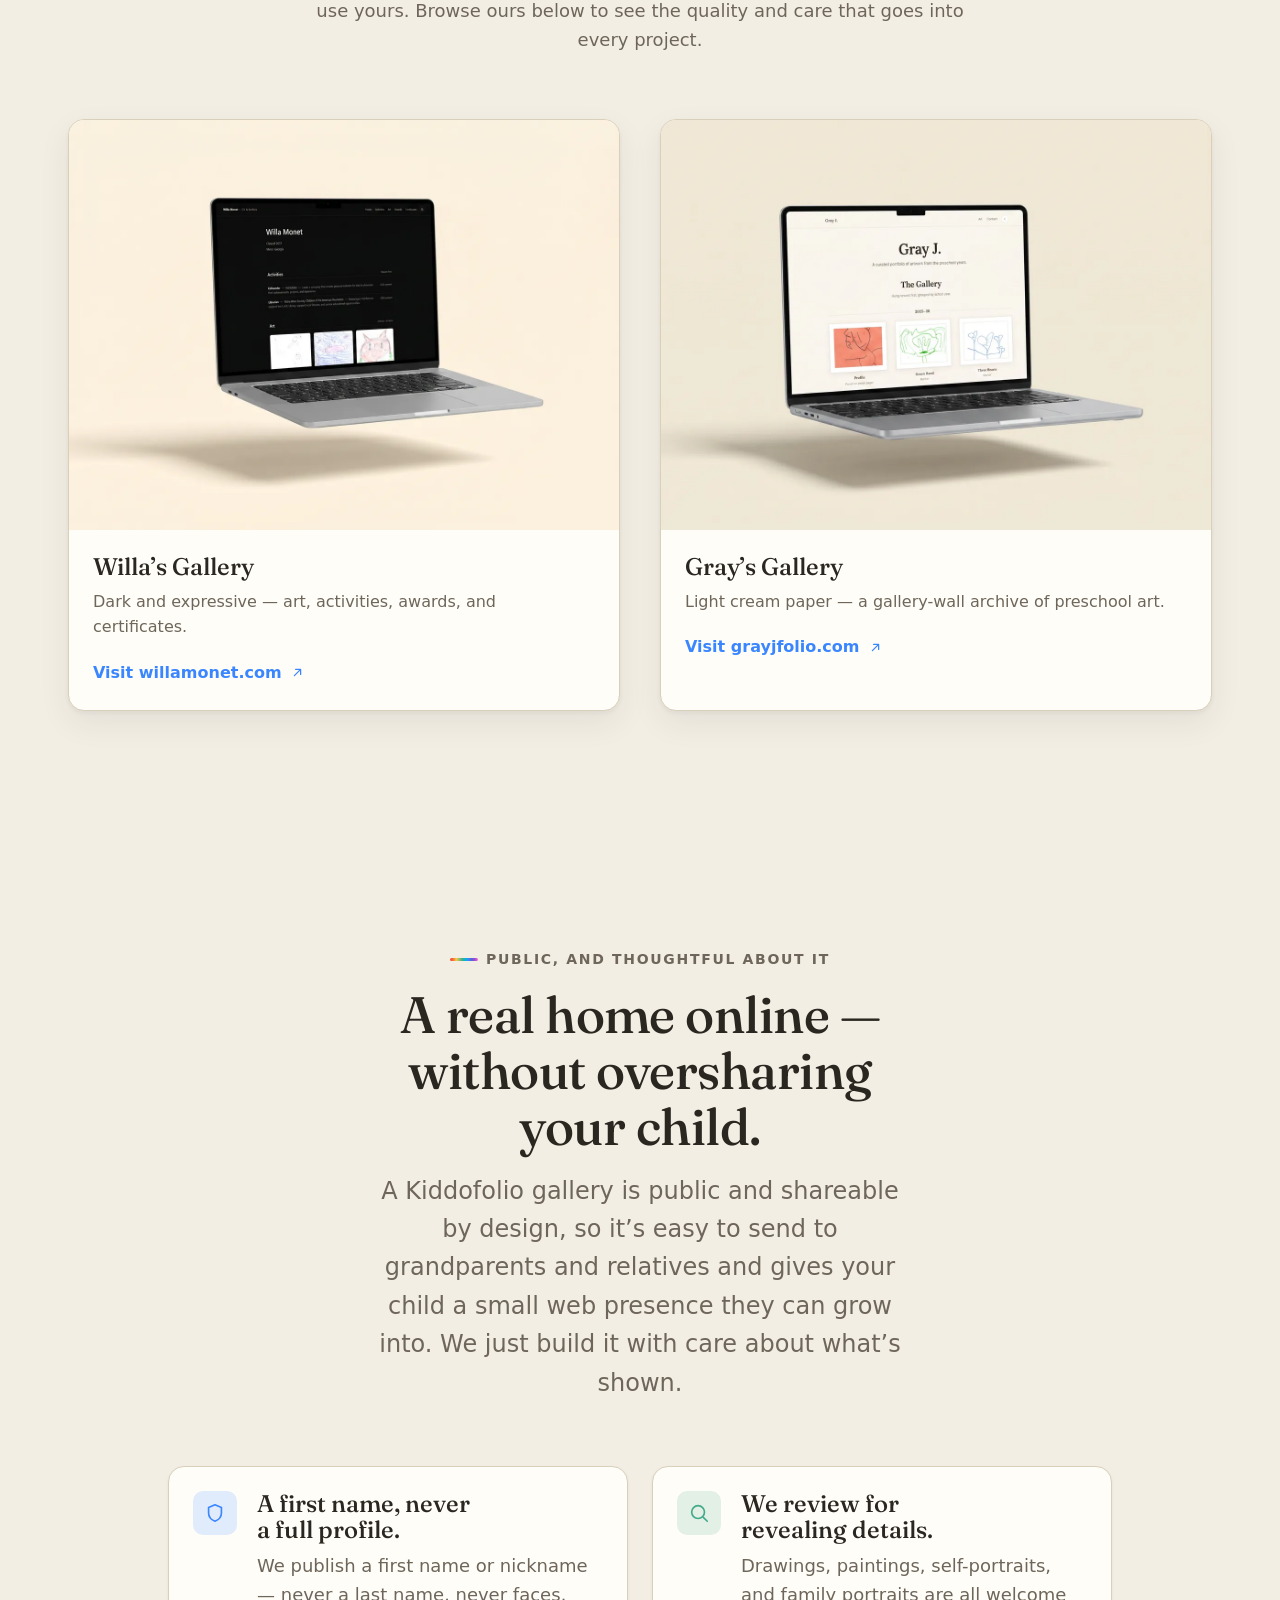
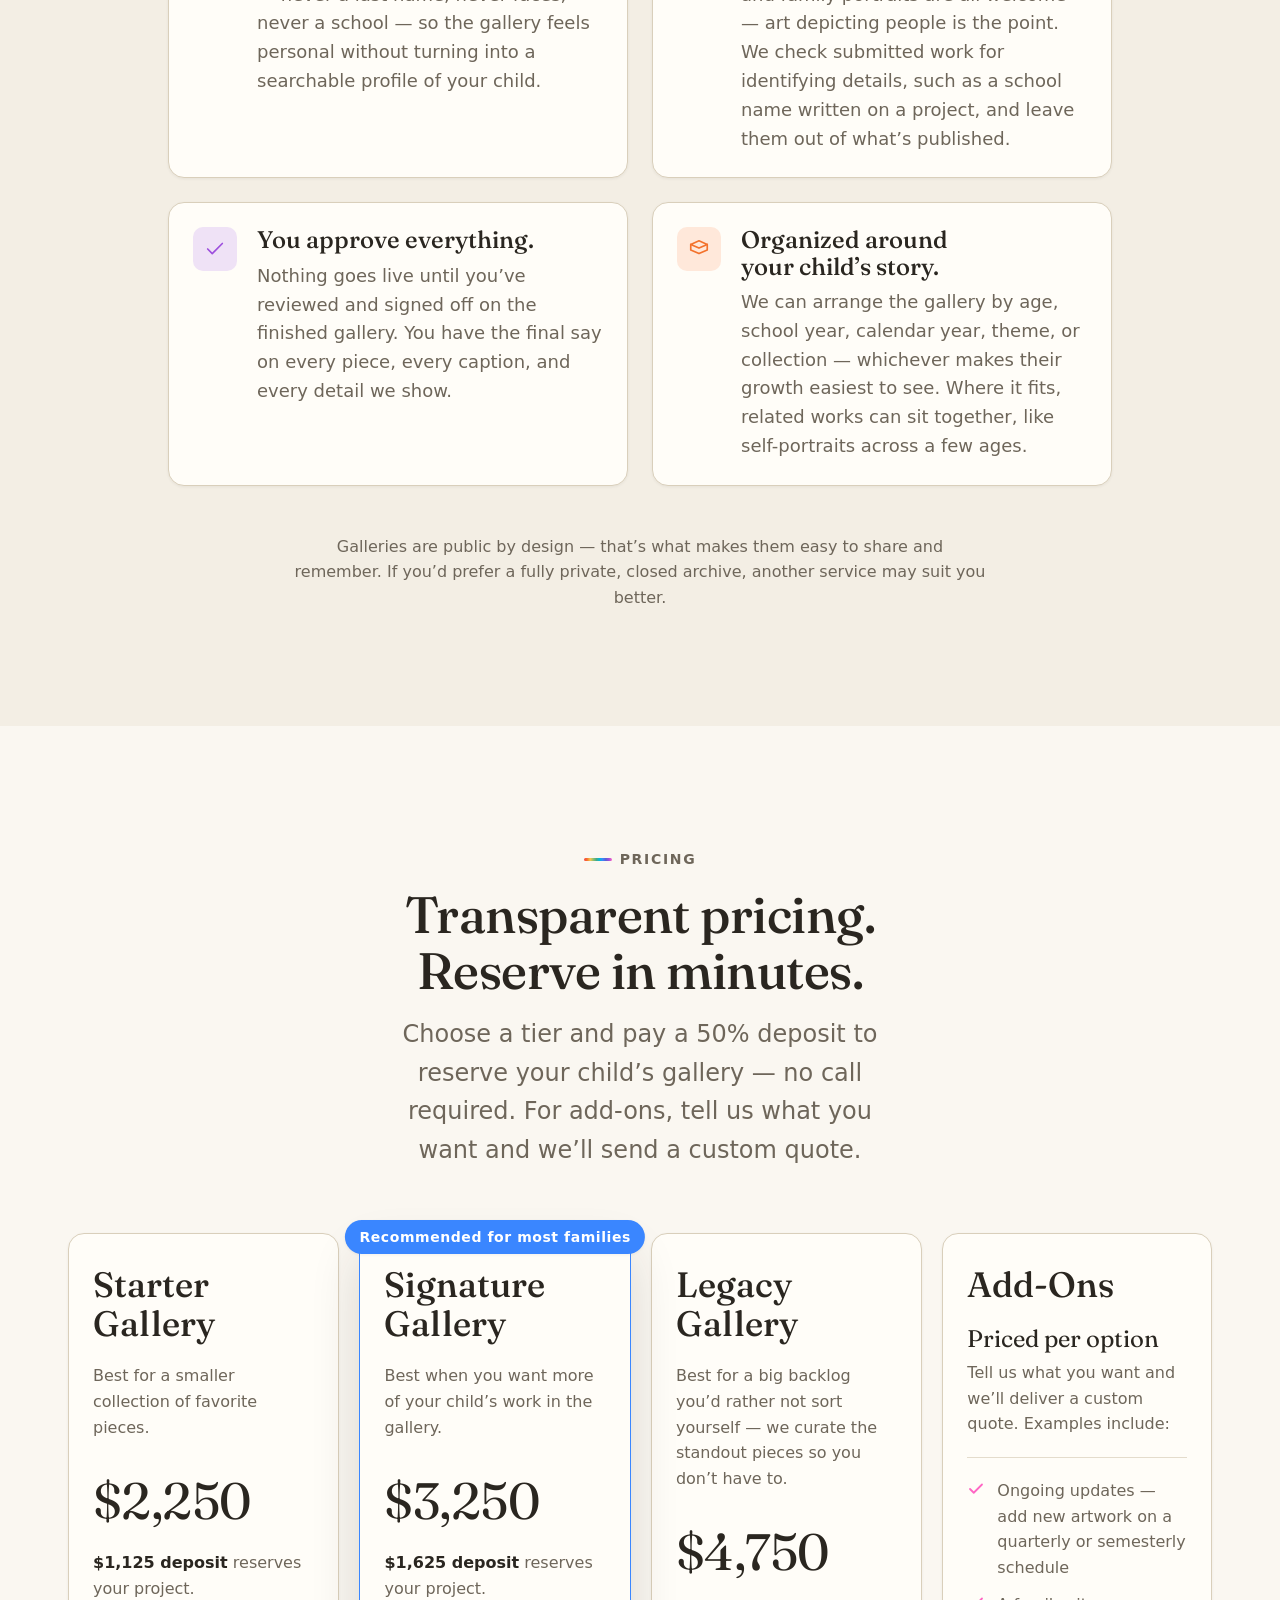
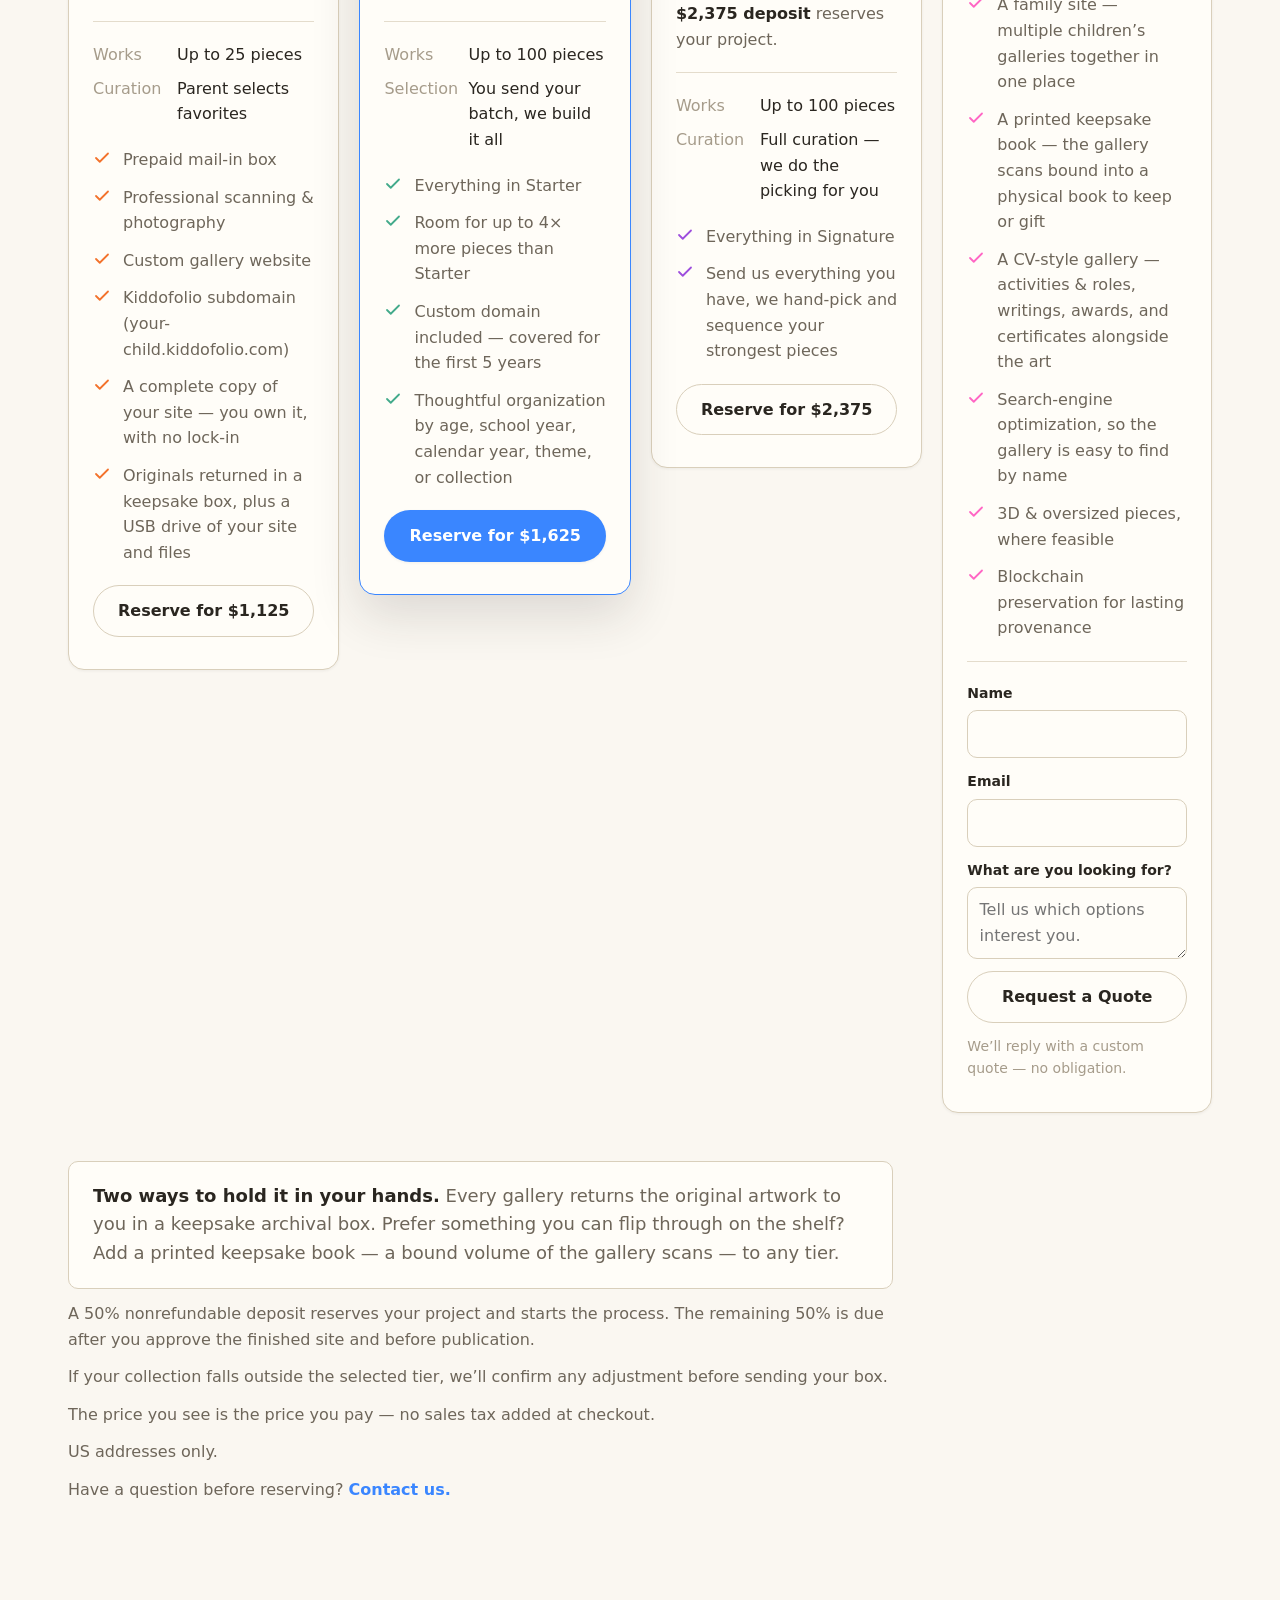
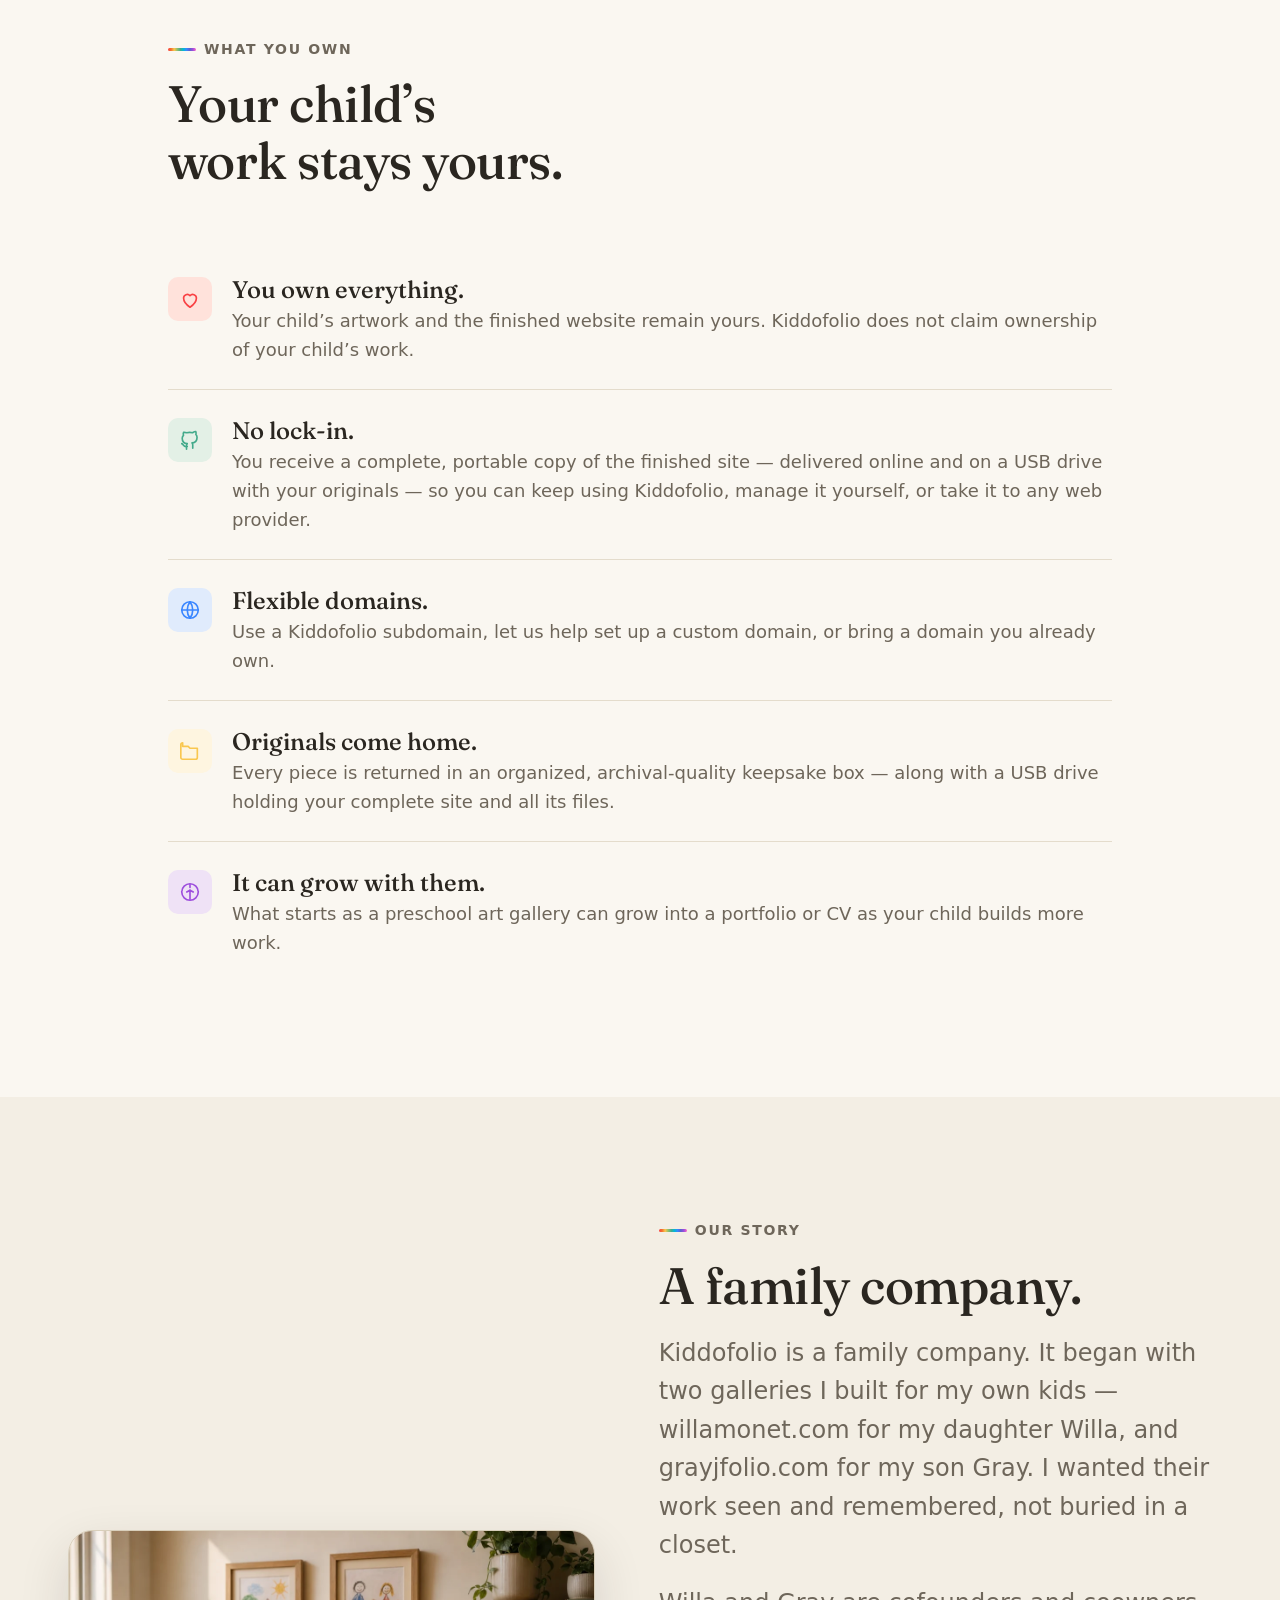
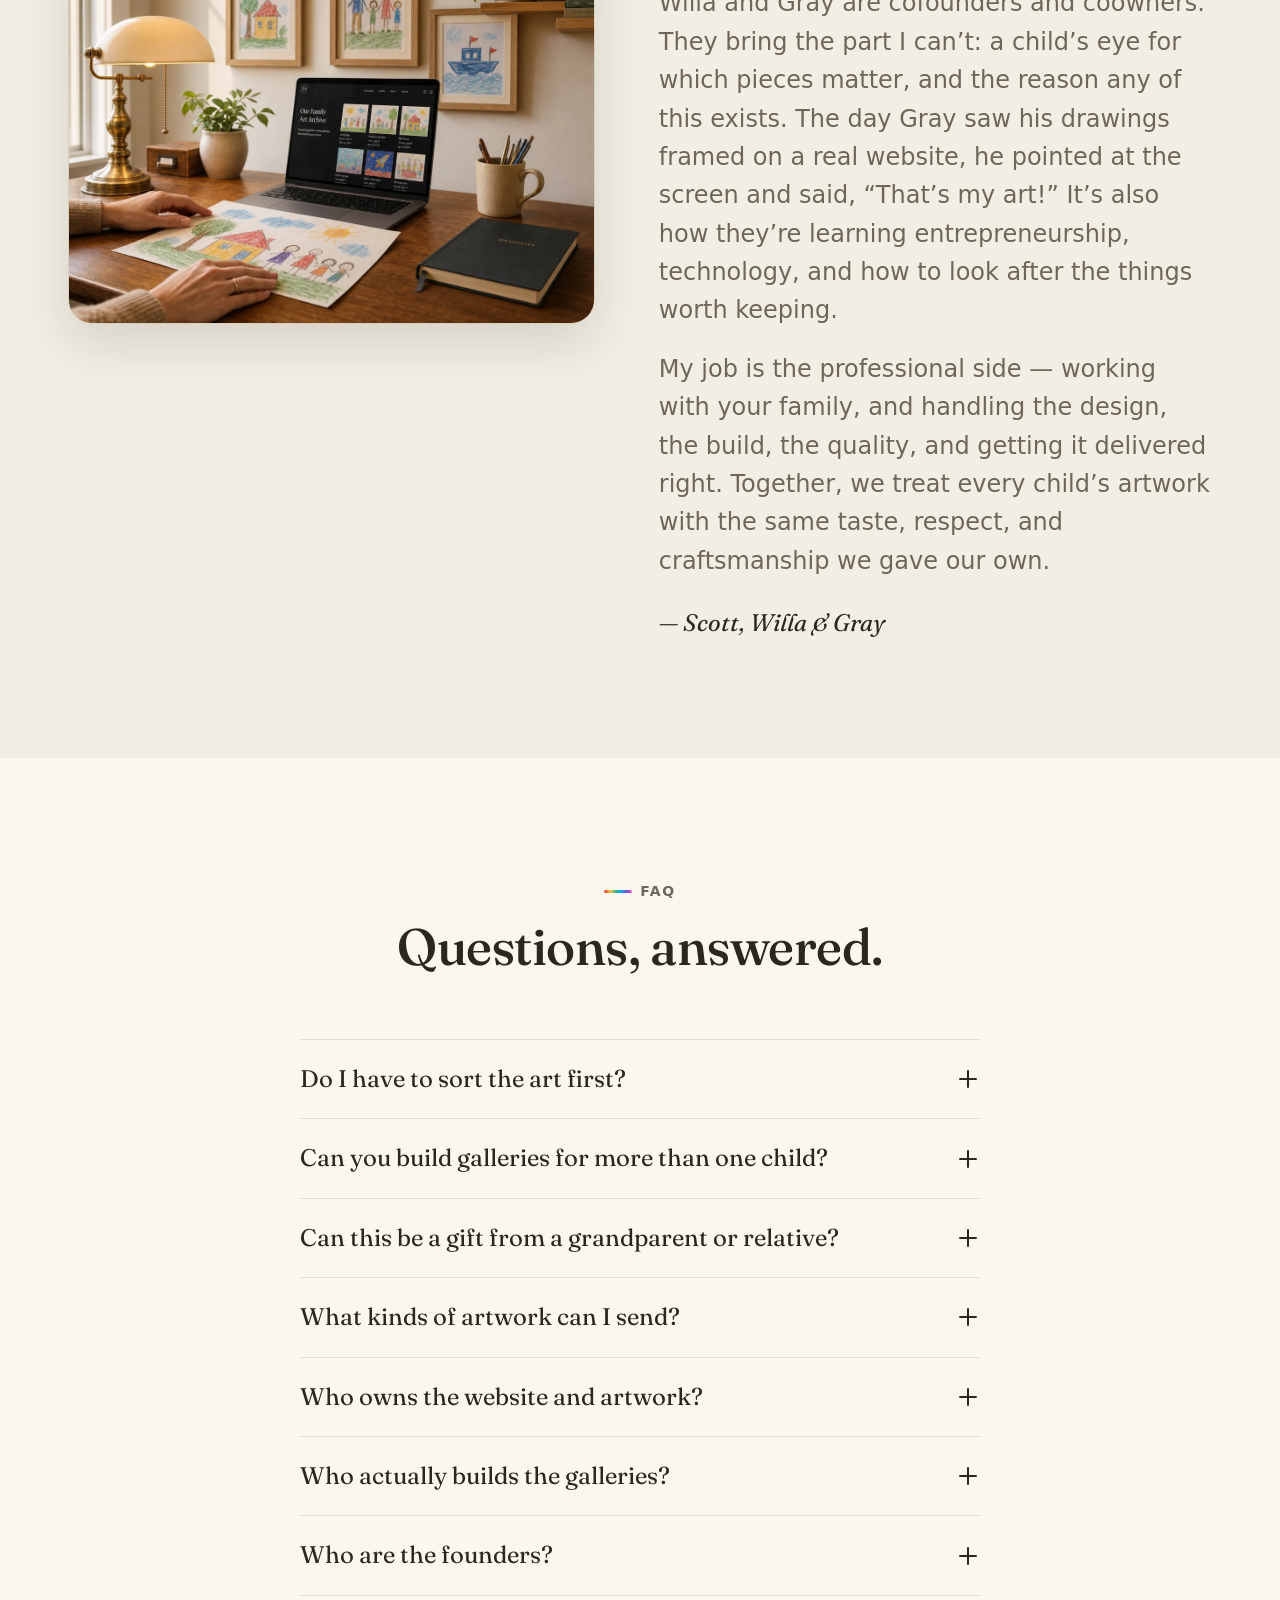
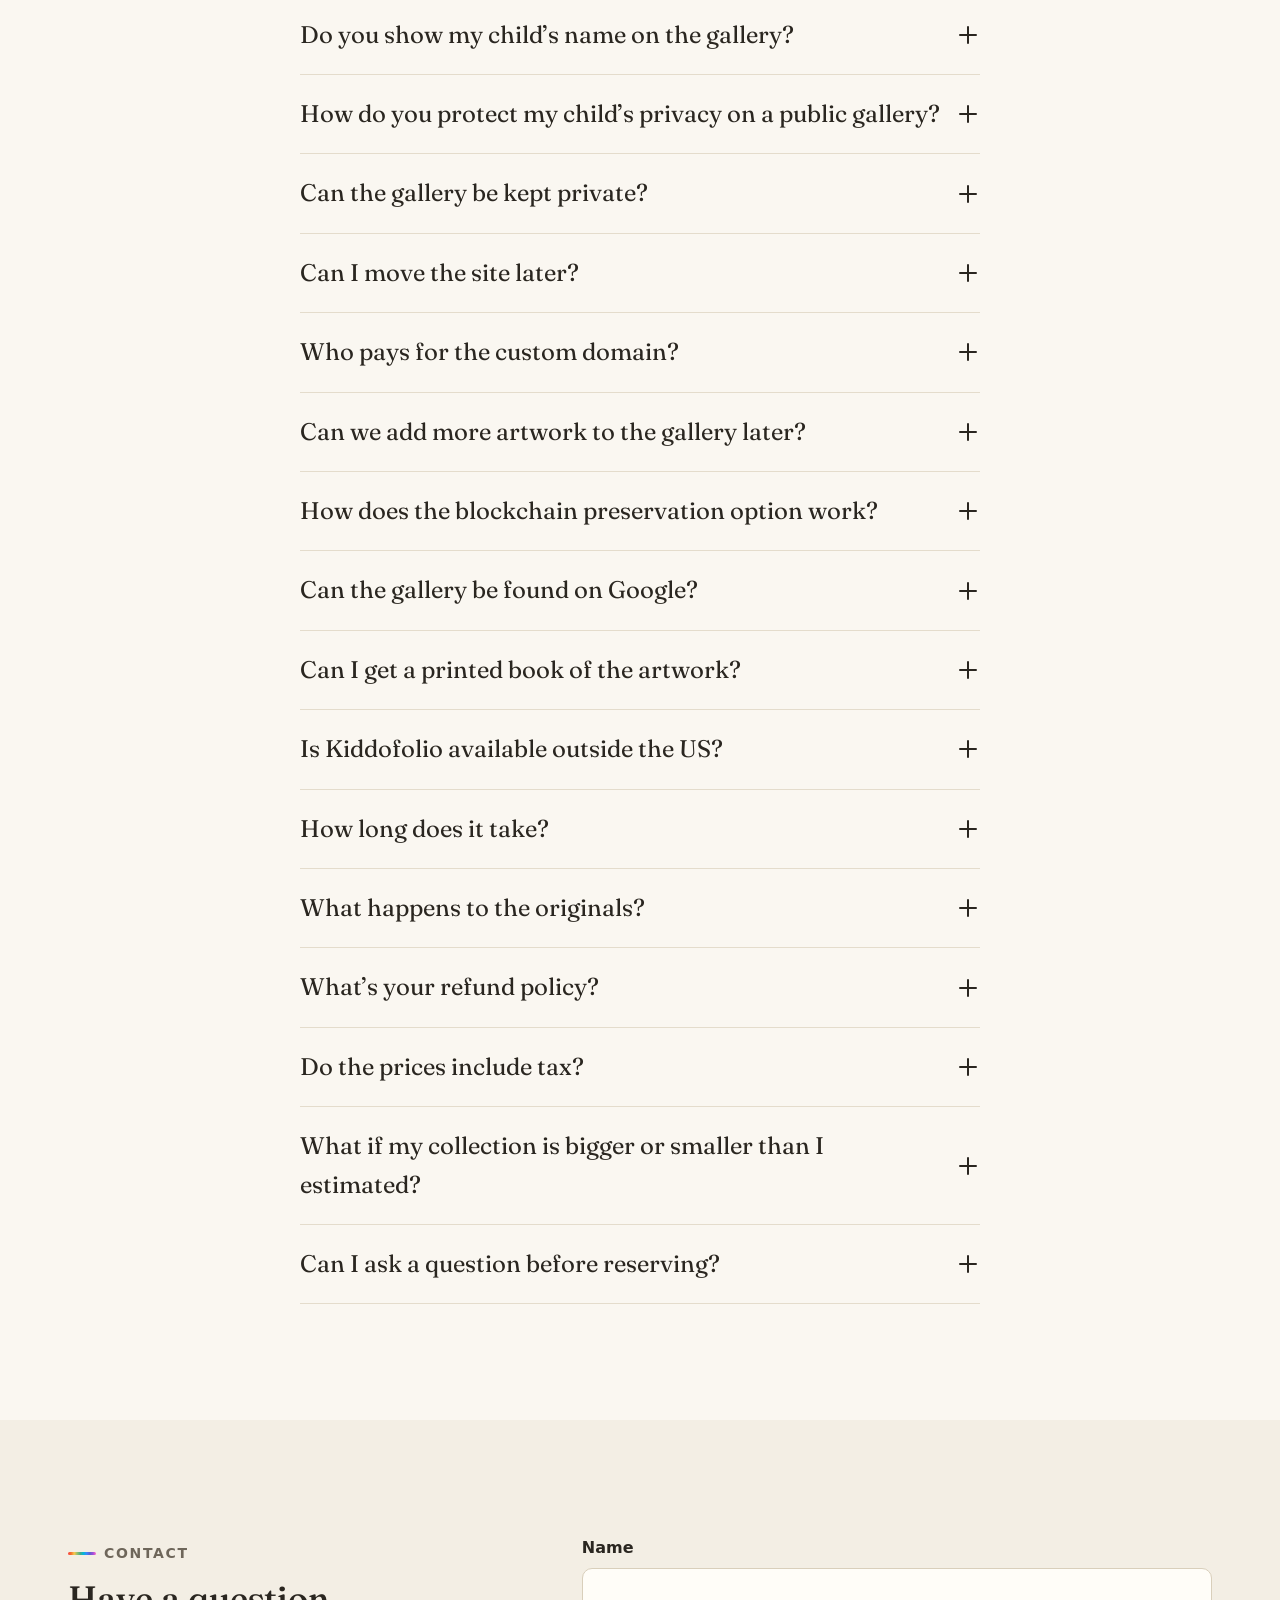
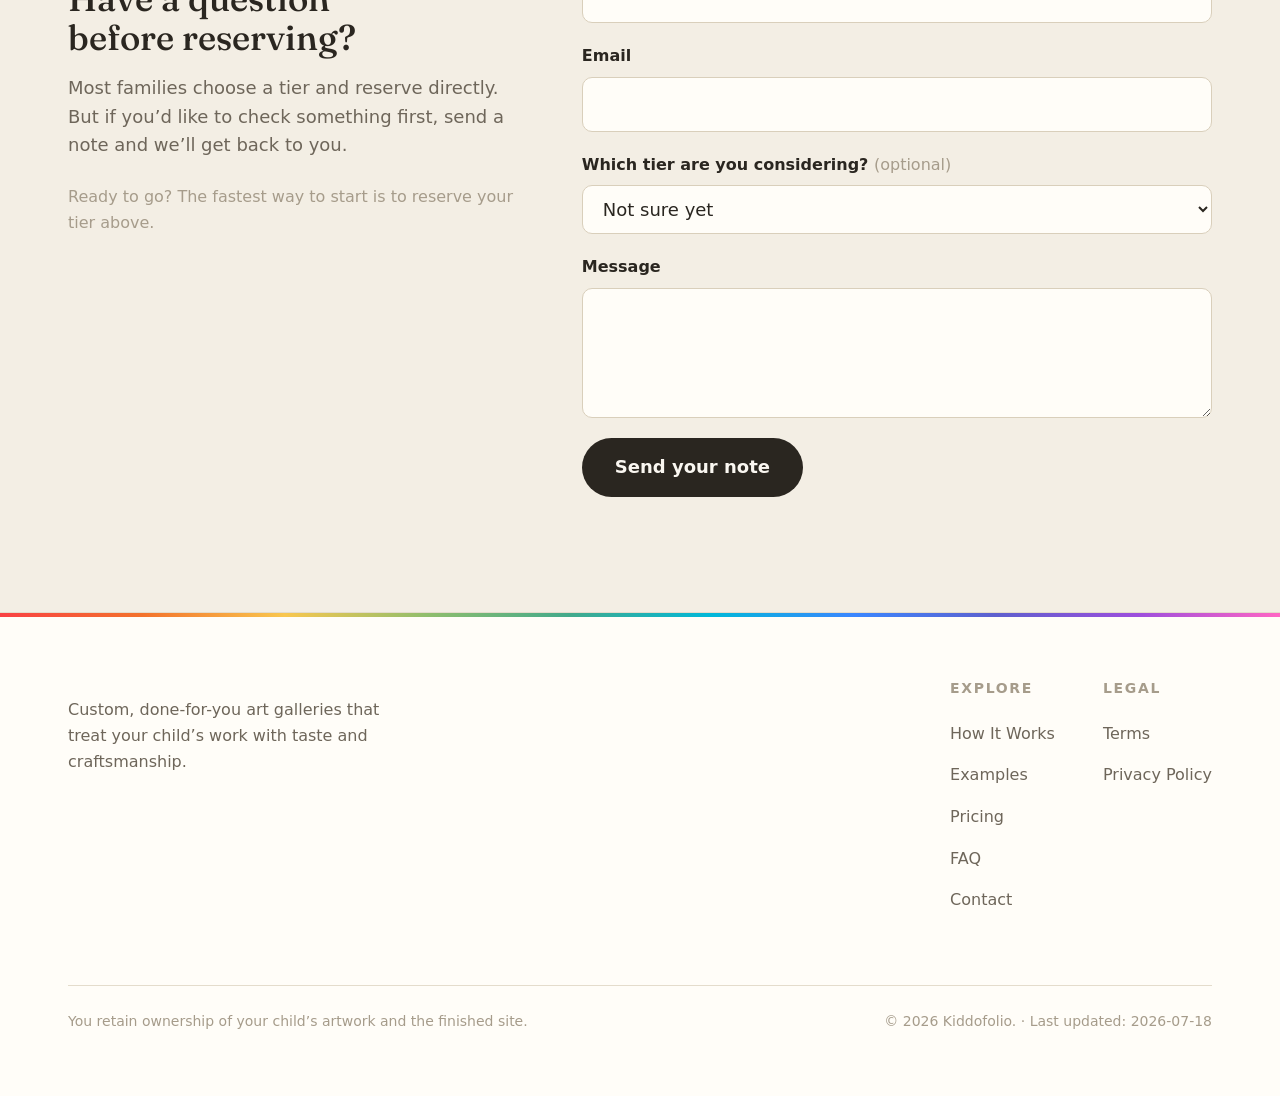
==== commit 53d8e14a: "Revise bottom section into two-column band with lifestyle image" ====
--- a/index.html
+++ b/index.html
@@ -26,7 +26,7 @@
   <meta property="og:image:type" content="image/png" />
   <meta property="og:image:alt" content="Kiddofolio — custom art gallery websites that turn kids' drawings and paintings into a keepsake site." />
   <meta property="og:locale" content="en_US" />
-  <meta property="og:updated_time" content="2026-07-18T09:10:00-04:00" />
+  <meta property="og:updated_time" content="2026-07-18T10:05:00-04:00" />
   <meta property="og:see_also" content="https://willamonet.com" />
   <meta property="og:see_also" content="https://grayjfolio.com" />
   <meta property="og:see_also" content="https://www.youtube.com/@Kiddofolio" />
@@ -467,11 +467,16 @@
     </section>
 
     <!-- ============ PROBLEM / RELIEF ============ -->
-    <section class="section--tight relief">
-      <div class="container relief__inner reveal">
-        <h2>Keep the memories. Lose the clutter.</h2>
-        <p>The drawings, paintings, and school projects pile up &mdash; bins in the closet, layers on the fridge, and a quiet guilt every time you think about recycling any of it. Kiddofolio gives that work the home it deserves: preserved, organized, and easy to revisit and share.</p>
-        <p class="relief__bridge">From the first self-portrait to the first carefully written name, the pile holds a record of how your child sees the world. Kiddofolio turns those moments into a gallery you can revisit, share, and watch grow with them.</p>
+    <section class="section relief">
+      <div class="container relief__grid">
+        <figure class="relief__media reveal">
+          <img src="assets/img/relief-family.webp" width="1200" height="800" alt="A child proudly showing their Kiddofolio art gallery on a tablet to their family in a warm living room." loading="lazy" />
+        </figure>
+        <div class="relief__copy reveal">
+          <h2>Keep the memories. Lose the clutter.</h2>
+          <p>The drawings, paintings, and school projects pile up &mdash; bins in the closet, layers on the fridge, a little guilt every time you think about recycling any of it. But that pile is a record of how your child sees the world. Kiddofolio gives it the home it deserves: preserved, curated, and easy to revisit, share, and watch grow with them.</p>
+          <p class="relief__cta"><a href="#how">See how it works <span aria-hidden="true">&rarr;</span></a></p>
+        </div>
       </div>
     </section>
 
--- a/assets/css/style.css
+++ b/assets/css/style.css
@@ -337,10 +337,16 @@
 
 /* ---------- Problem / Relief ---------- */
 .relief { background: var(--color-surface-offset); }
-.relief__inner { text-align: center; max-width: 56ch; margin-inline: auto; }
+.relief__grid { display: grid; gap: clamp(var(--space-8), 5vw, var(--space-16)); align-items: center; }
+@media (min-width: 900px) { .relief__grid { grid-template-columns: 1.05fr 1fr; } }
+.relief__media { border-radius: var(--radius-xl); overflow: hidden; box-shadow: var(--shadow-lg); border: 1px solid var(--color-border); }
+.relief__media img { width: 100%; display: block; }
 .relief h2 { font-size: var(--text-2xl); letter-spacing: -0.01em; }
-.relief p { font-size: var(--text-lg); color: var(--color-text-muted); margin-top: var(--space-5); }
-.relief__bridge { font-family: var(--font-display); font-style: italic; color: var(--color-text); font-size: var(--text-lg); }
+.relief__copy p { font-size: var(--text-lg); color: var(--color-text-muted); margin-top: var(--space-5); }
+.relief__cta { font-size: var(--text-base) !important; }
+.relief__cta a { display: inline-flex; align-items: center; gap: 0.4em; font-family: var(--font-body); font-weight: 600; color: var(--color-cta); text-decoration: none; }
+.relief__cta a span { transition: transform 0.2s ease; }
+.relief__cta a:hover span { transform: translateX(0.25em); }
 
 /* ---------- How it works ---------- */
 .steps { display: grid; gap: var(--space-6); }
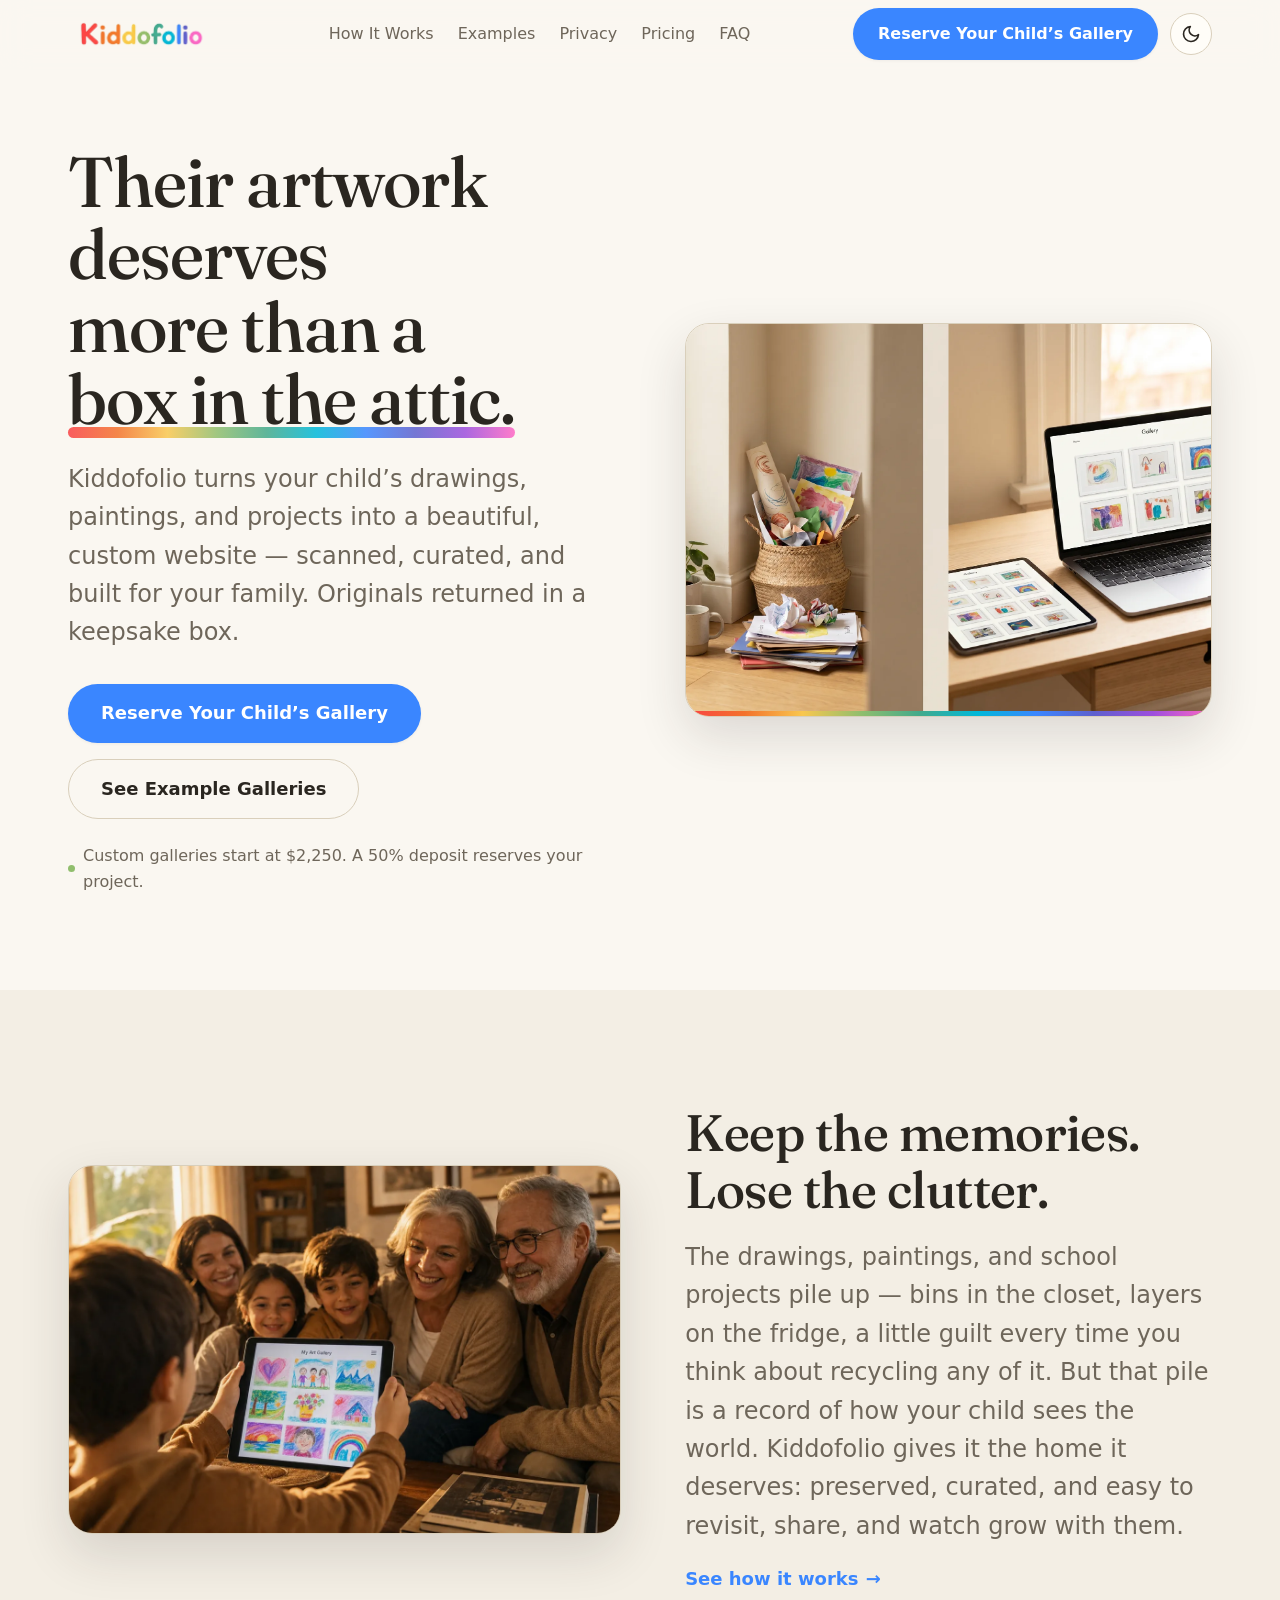
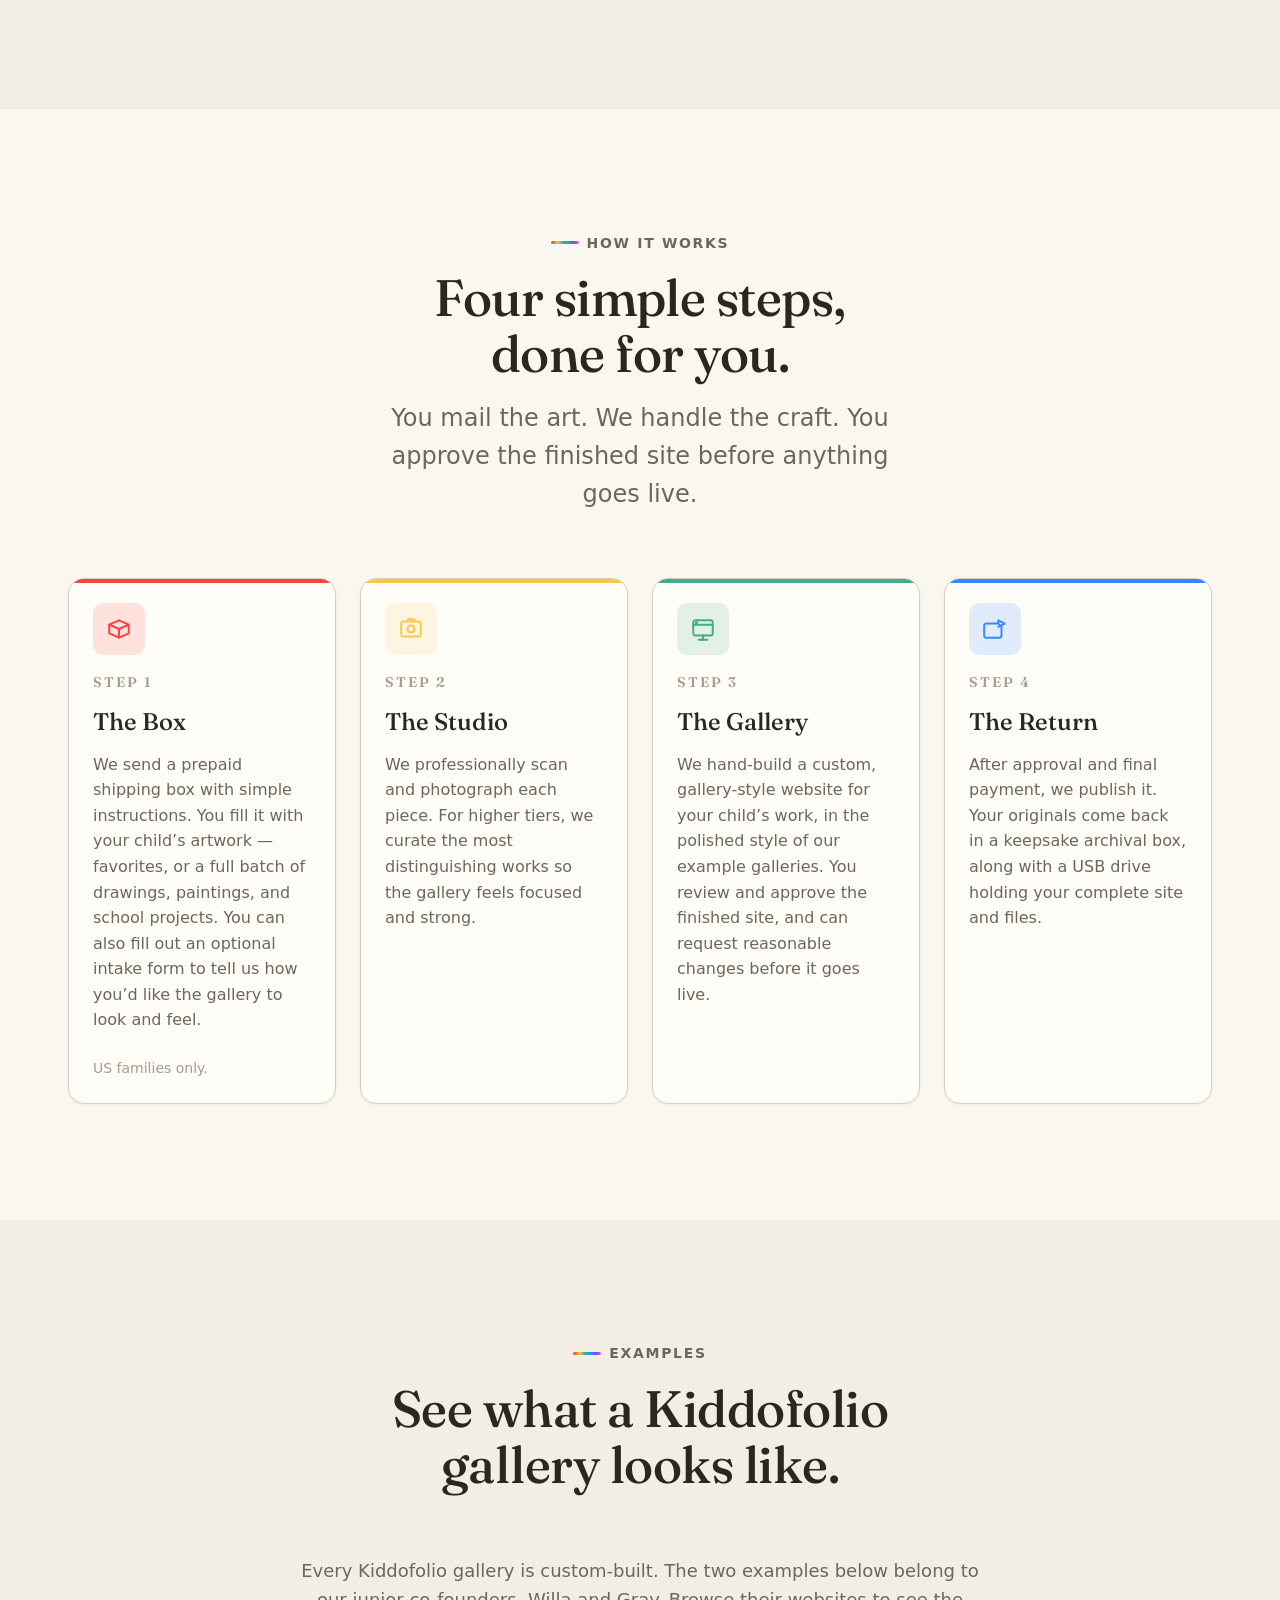
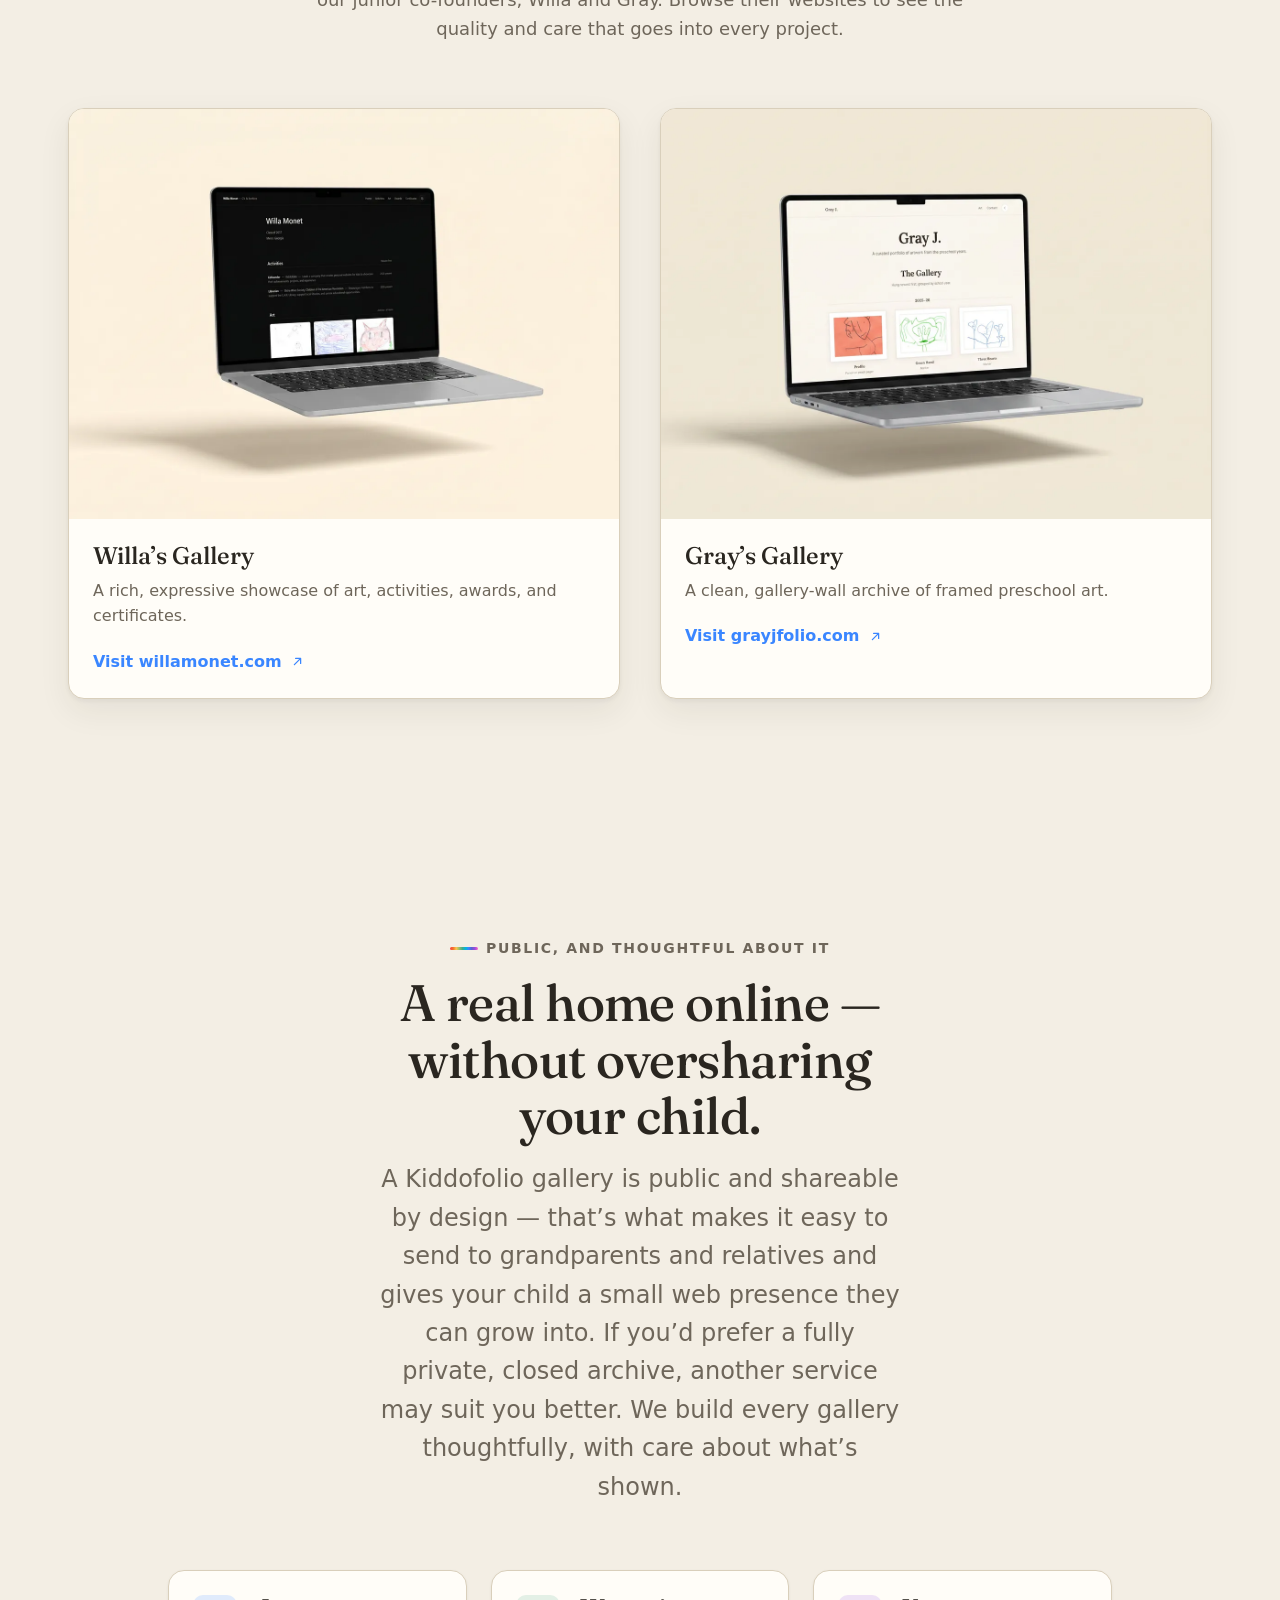
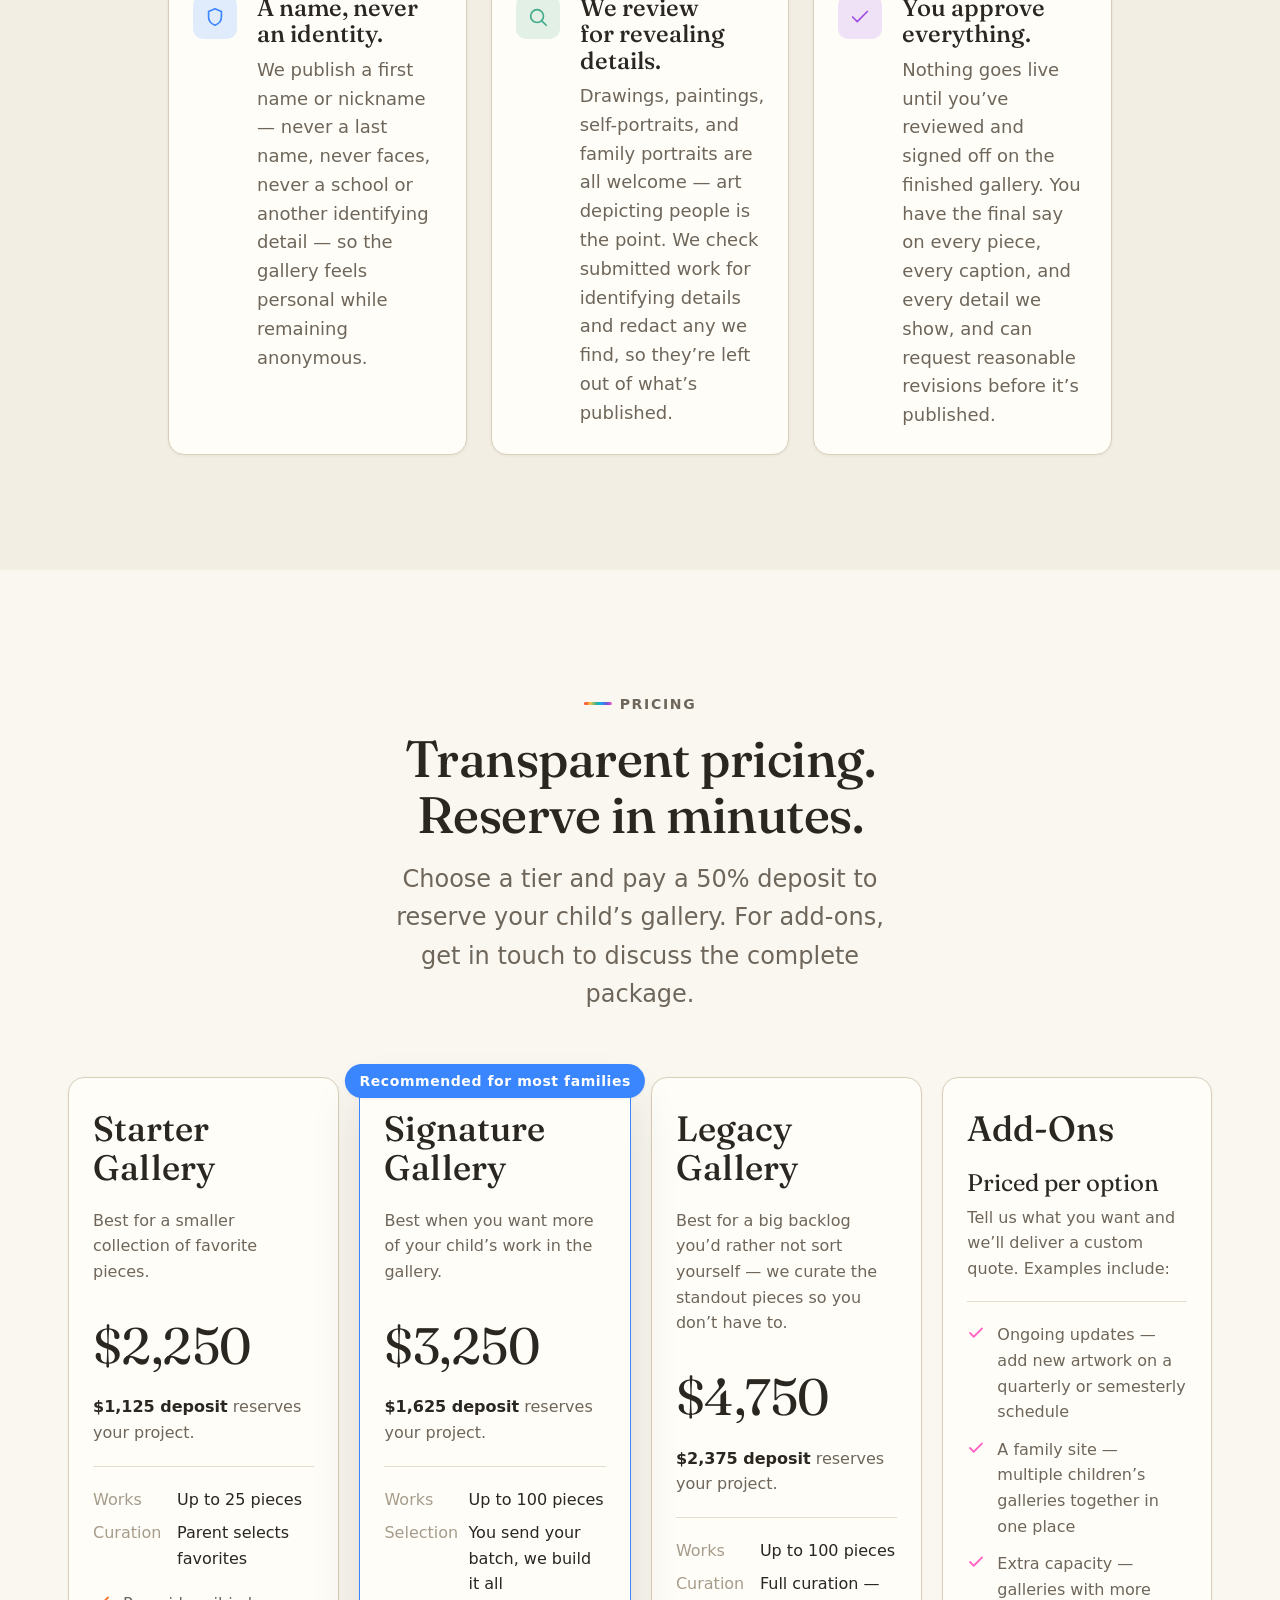
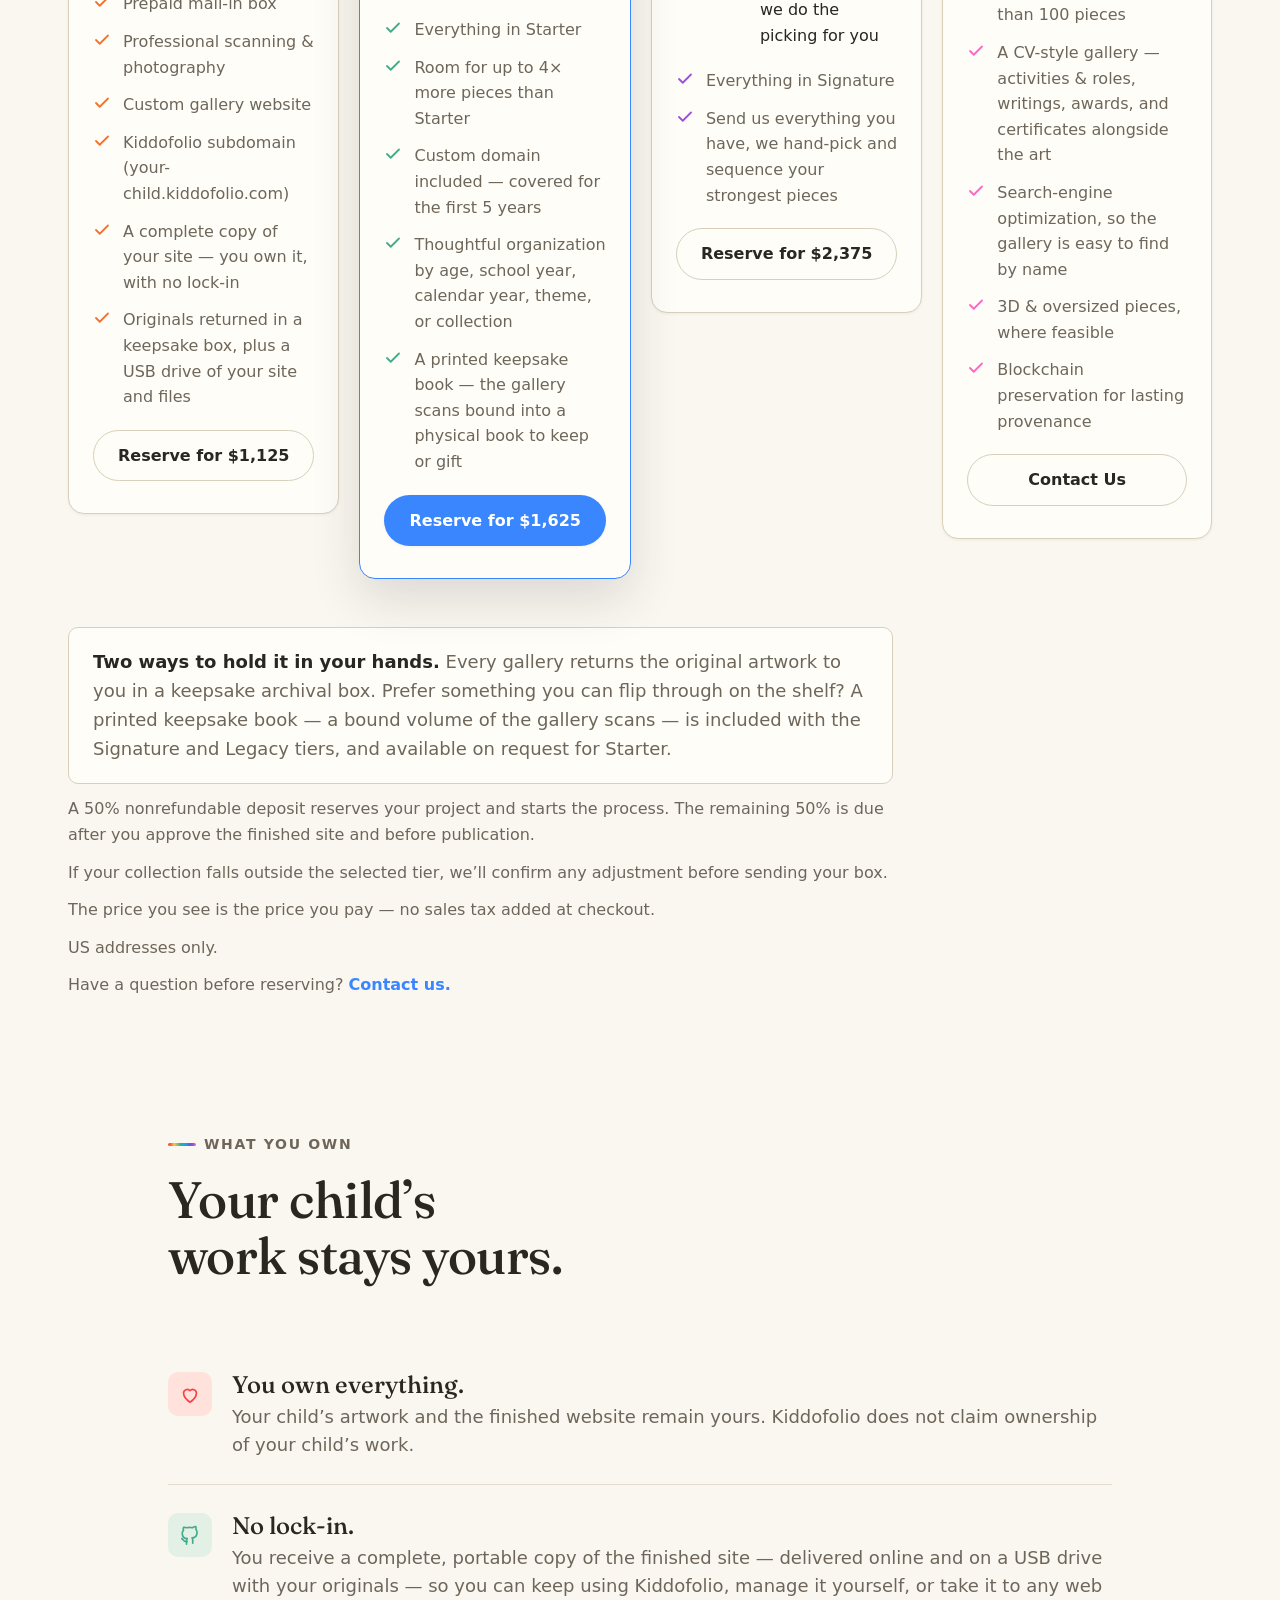
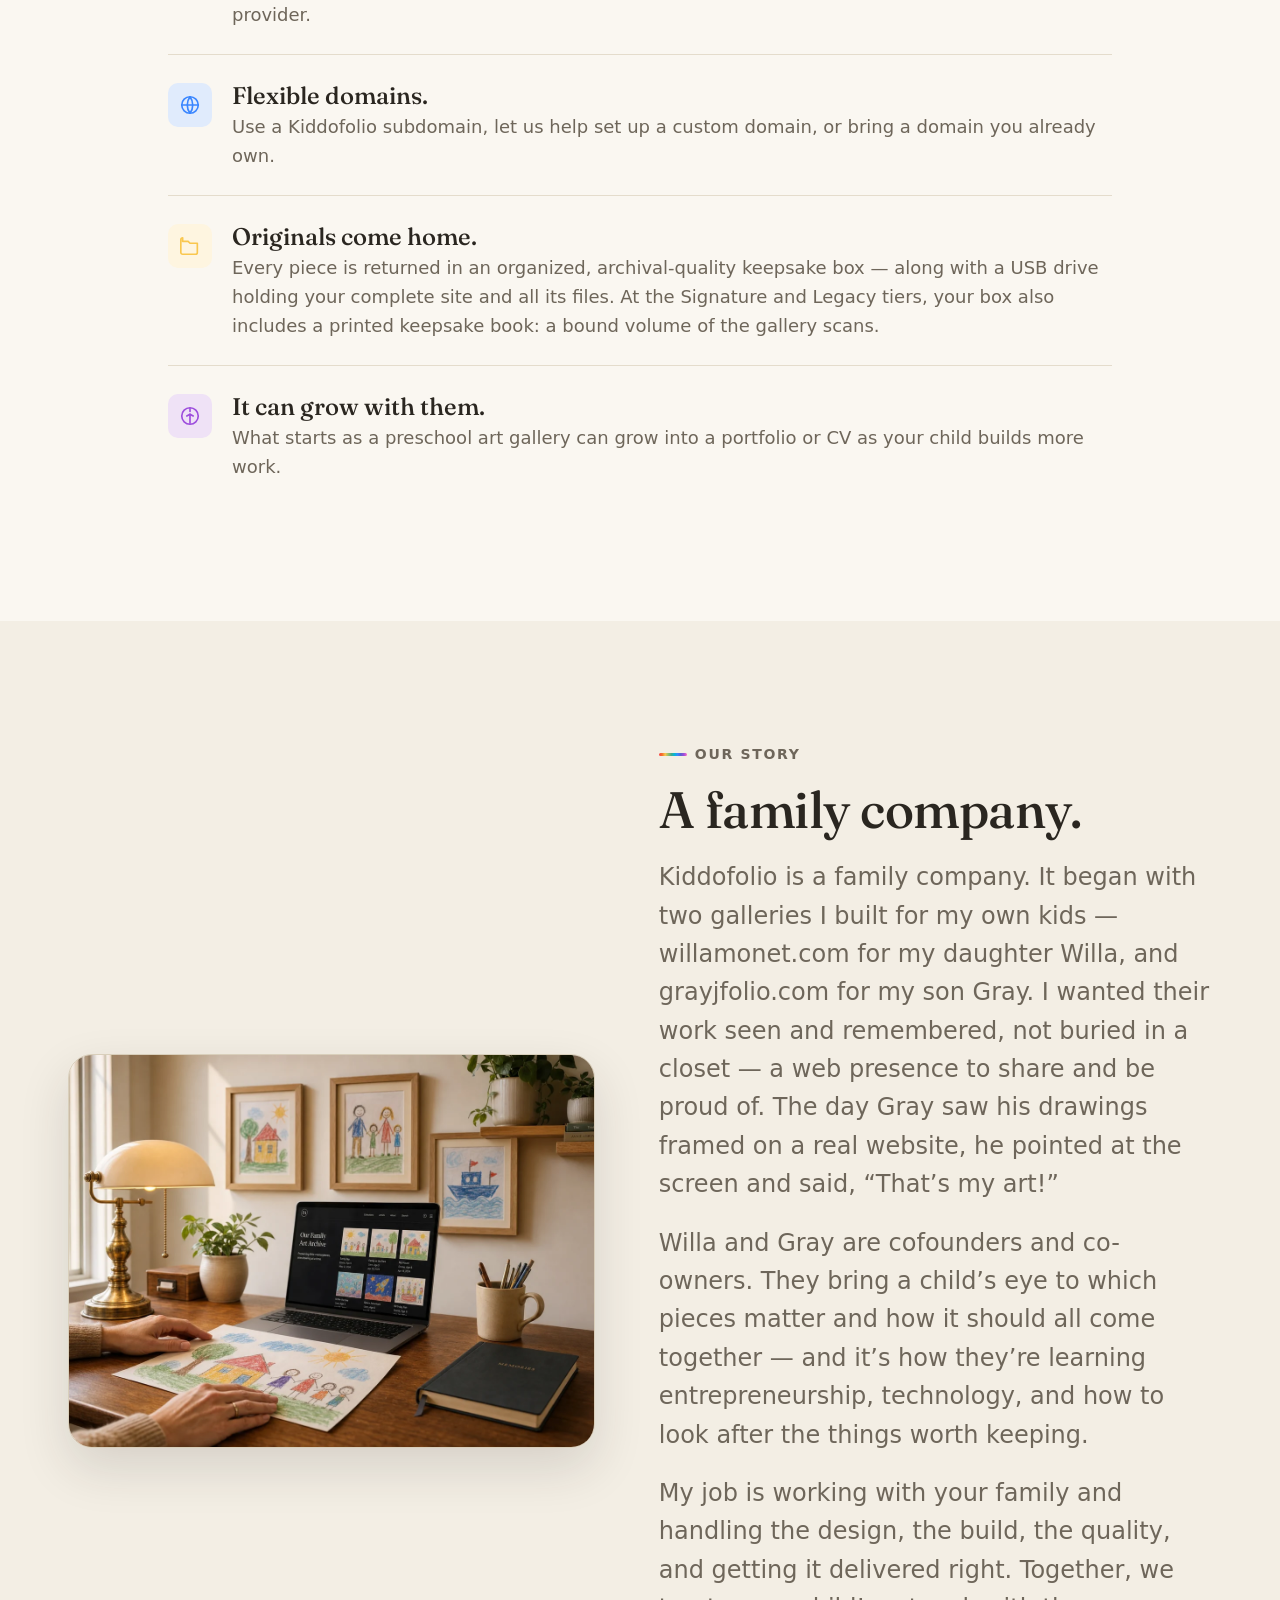
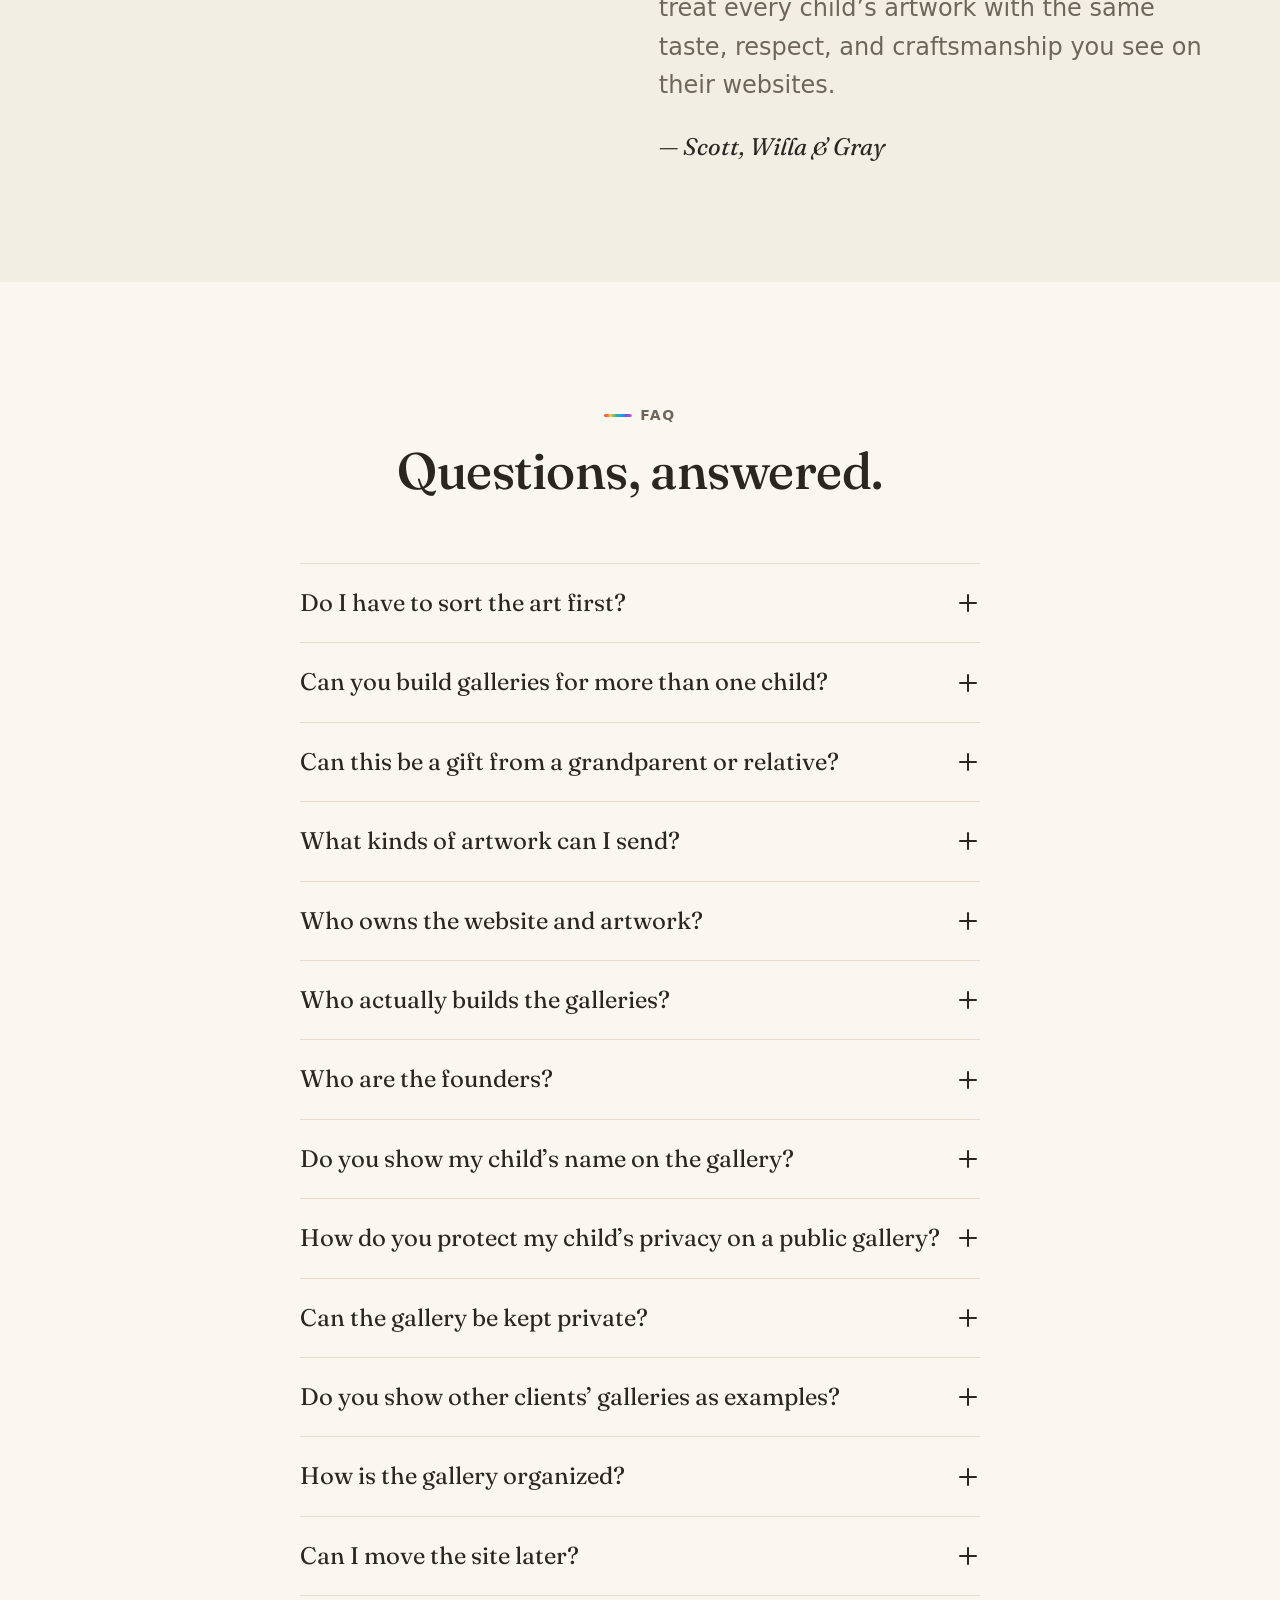
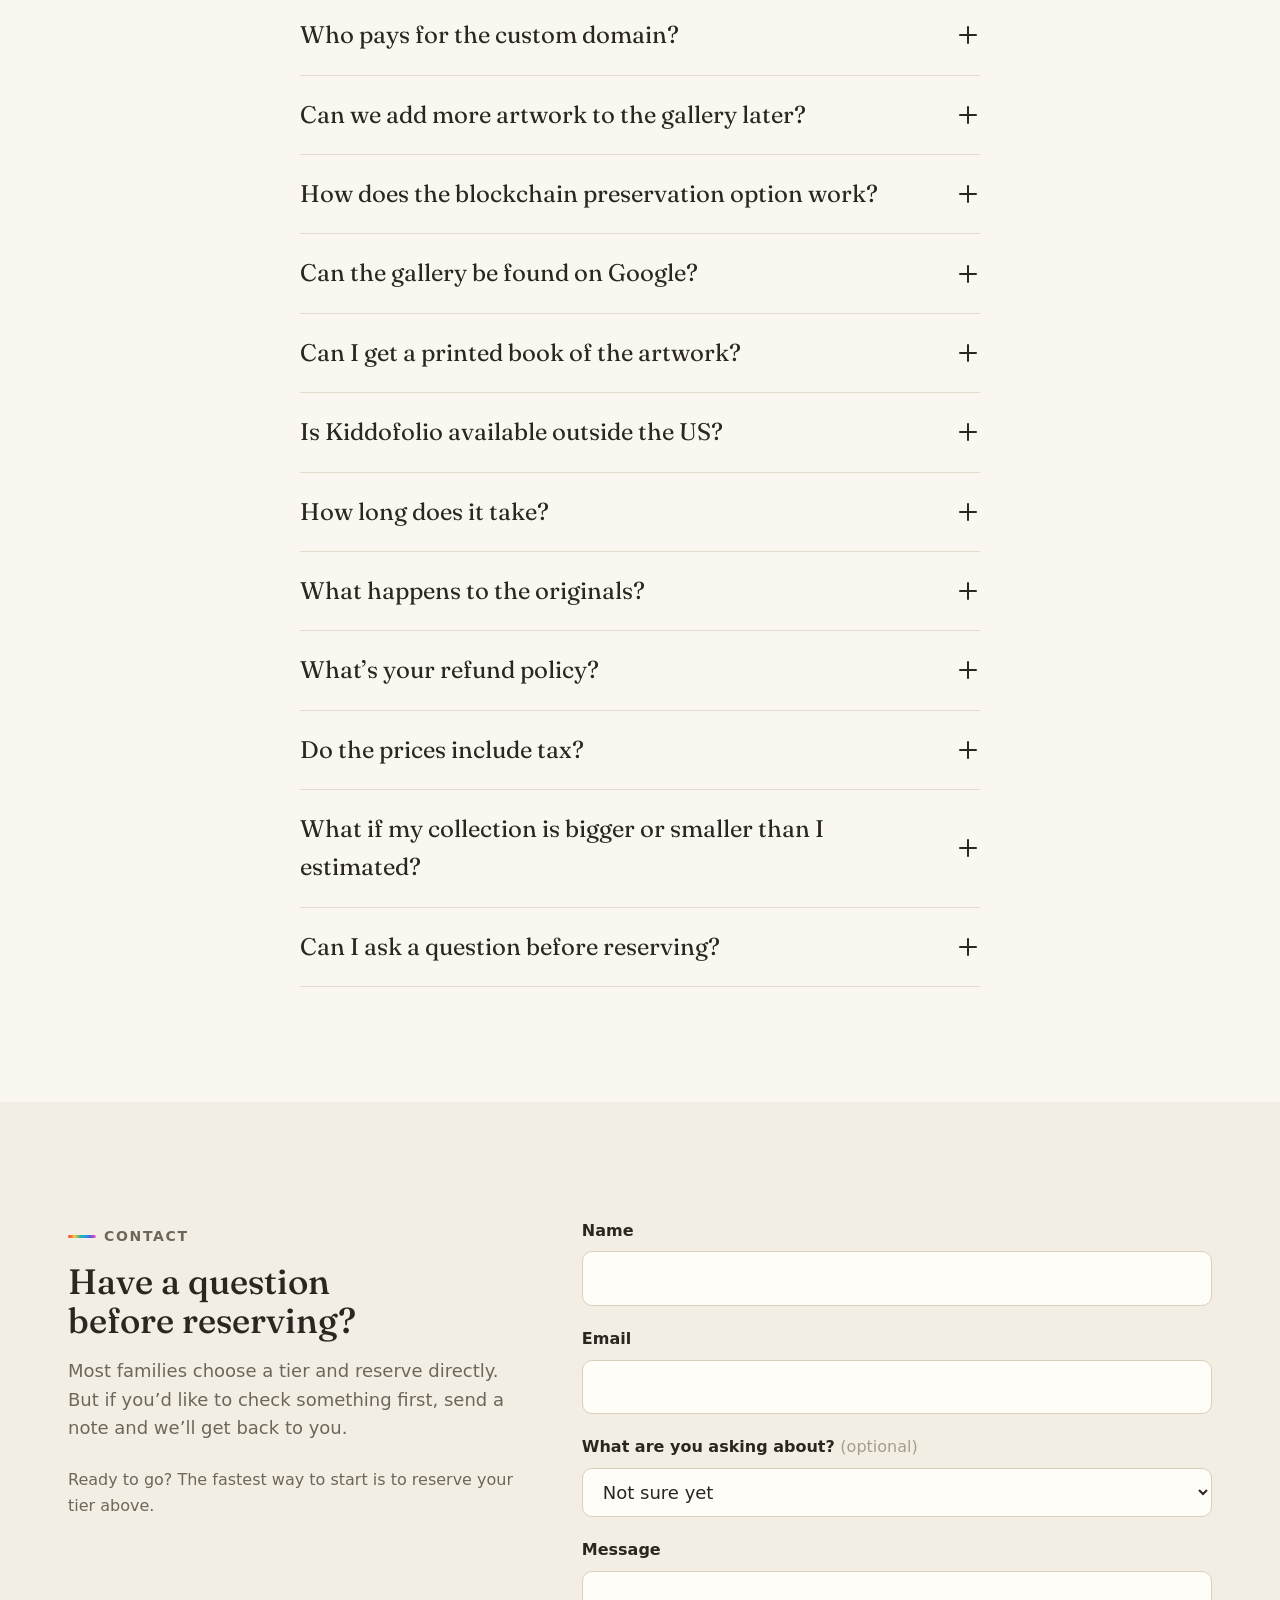
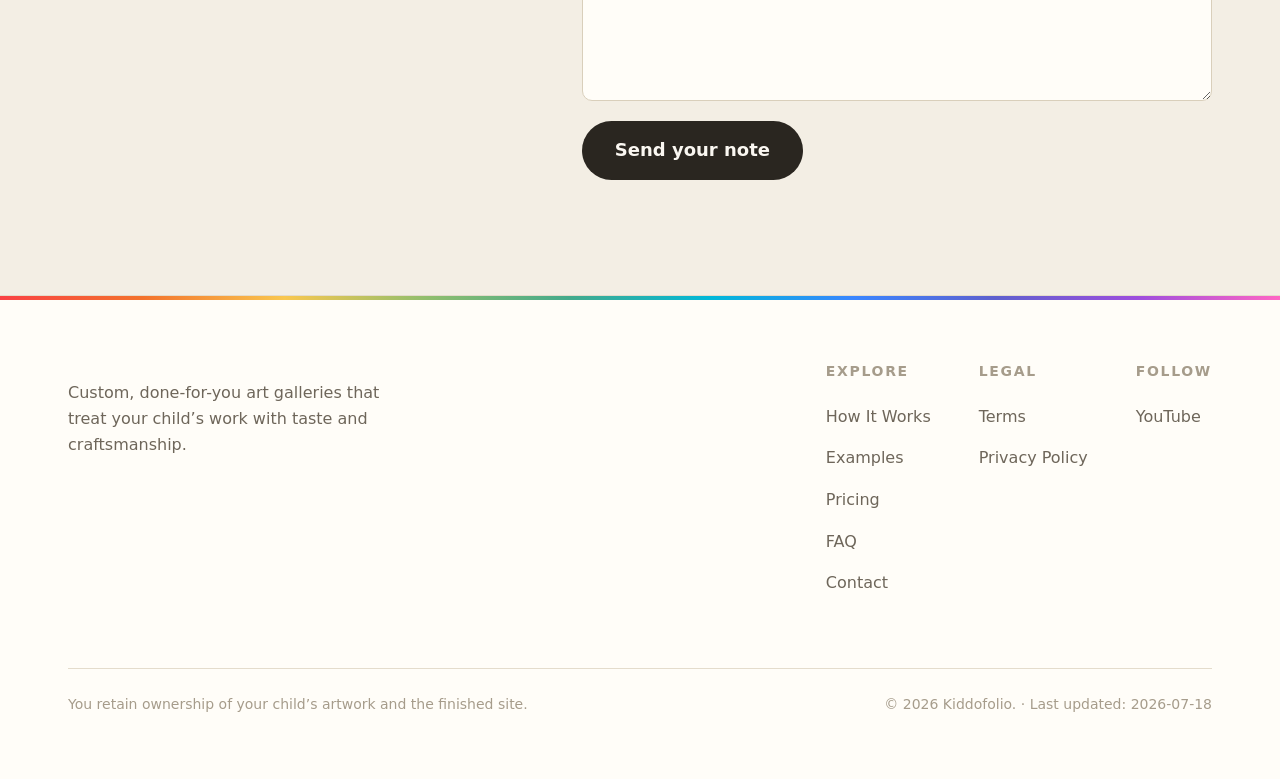
==== commit 443a30d1: "Apply pending copy/UX edits: cleanup approve phrasing, YouTube footer link, contact label + dark-mod" ====
--- a/index.html
+++ b/index.html
@@ -26,7 +26,7 @@
   <meta property="og:image:type" content="image/png" />
   <meta property="og:image:alt" content="Kiddofolio — custom art gallery websites that turn kids' drawings and paintings into a keepsake site." />
   <meta property="og:locale" content="en_US" />
-  <meta property="og:updated_time" content="2026-07-18T10:05:00-04:00" />
+  <meta property="og:updated_time" content="2026-07-18T10:45:00-04:00" />
   <meta property="og:see_also" content="https://willamonet.com" />
   <meta property="og:see_also" content="https://grayjfolio.com" />
   <meta property="og:see_also" content="https://www.youtube.com/@Kiddofolio" />
@@ -158,7 +158,7 @@
           },
           {
             "@type": "Offer",
-            "name": "A printed keepsake book — the gallery scans bound into a physical book to keep or gift",
+            "name": "Extra capacity — galleries with more than 100 pieces",
             "priceCurrency": "USD",
             "description": "Priced per option; added to any tier by custom quote."
           },
@@ -286,7 +286,7 @@
           "name": "How do you protect my child’s privacy on a public gallery?",
           "acceptedAnswer": {
             "@type": "Answer",
-            "text": "Galleries are public and shareable by design, and we build them with care about what’s shown. We publish a first name or nickname — never a last name, never faces, never a school. Drawings, paintings, self-portraits, and family portraits are all welcome; we review submitted work for identifying details, such as a school name written on a project, and leave them out. And you review and approve the finished gallery before it goes live. If you’d prefer a fully private, closed archive, another service may suit you better."
+            "text": "Galleries are public and shareable by design, and we build them with care about what’s shown. We publish a first name or nickname — never a last name, never faces, never a school or another identifying detail — so the gallery stays anonymous. Drawings, paintings, self-portraits, and family portraits are all welcome; we review submitted work for identifying details and redact any we find. And you review and approve the finished gallery before it goes live, and can request reasonable revisions. If you’d prefer a fully private, closed archive, another service may suit you better."
           }
         },
         {
@@ -299,6 +299,22 @@
         },
         {
           "@type": "Question",
+          "name": "Do you show other clients’ galleries as examples?",
+          "acceptedAnswer": {
+            "@type": "Answer",
+            "text": "No. Out of respect for our families’ privacy, we don’t show other clients’ galleries as examples — and we’ll never ask to use yours. The two examples on this page belong to our junior co-founders, Willa and Gray."
+          }
+        },
+        {
+          "@type": "Question",
+          "name": "How is the gallery organized?",
+          "acceptedAnswer": {
+            "@type": "Answer",
+            "text": "We can arrange the gallery by age, school year, calendar year, theme, or collection — whichever makes your child’s growth easiest to see. Where it fits, related works can sit together, like self-portraits across a few ages. Higher tiers include more thoughtful organization."
+          }
+        },
+        {
+          "@type": "Question",
           "name": "Can I move the site later?",
           "acceptedAnswer": {
             "@type": "Answer",
@@ -342,7 +358,7 @@
           "name": "Can I get a printed book of the artwork?",
           "acceptedAnswer": {
             "@type": "Answer",
-            "text": "Yes — a printed keepsake book is available as an add-on on any tier. To be clear, there are two separate physical things: your original artwork always comes back in a keepsake archival box, and the optional book is a bound printing of the gallery scans — a reproduction to keep on the shelf or give as a gift, not the originals. You choose how many pieces to include, and we handle the design and printing. Tell us you’re interested and we’ll include it in your quote with the size and page options."
+            "text": "Yes — a printed keepsake book is included with the Signature and Legacy tiers, and available on request for Starter. To be clear, there are two separate physical things: your original artwork always comes back in a keepsake archival box, and the book is a bound printing of the gallery scans — a reproduction to keep on the shelf or give as a gift, not the originals. You choose how many pieces to include, and we handle the design and printing. If you’re on Starter and want the book, just tell us and we’ll include it in your quote with the size and page options."
           }
         },
         {
@@ -486,7 +502,7 @@
         <div class="section-head section-head--center reveal">
           <span class="eyebrow">How it works</span>
           <h2>Four simple steps, done for you.</h2>
-          <p>You mail the art. We handle the craft. You approve the finished site before anything goes live &mdash; every project, every tier.</p>
+          <p>You mail the art. We handle the craft. You approve the finished site before anything goes live.</p>
         </div>
         <div class="steps">
           <article class="step reveal" style="--step-color: var(--rb-1)">
@@ -495,7 +511,7 @@
             </span>
             <span class="step__num">Step 1</span>
             <h3>The Box</h3>
-            <p>We send a prepaid shipping box with simple instructions. You fill it with your child&rsquo;s artwork &mdash; favorites, or a full batch of drawings, paintings, and school projects.</p>
+            <p>We send a prepaid shipping box with simple instructions. You fill it with your child&rsquo;s artwork &mdash; favorites, or a full batch of drawings, paintings, and school projects. You can also fill out an optional intake form to tell us how you&rsquo;d like the gallery to look and feel.</p>
             <p class="note">US families only.</p>
           </article>
 
@@ -514,7 +530,7 @@
             </span>
             <span class="step__num">Step 3</span>
             <h3>The Gallery</h3>
-            <p>We hand-build a custom, gallery-style website for your child&rsquo;s work, in the polished style of our example galleries.</p>
+            <p>We hand-build a custom, gallery-style website for your child&rsquo;s work, in the polished style of our example galleries. You review and approve the finished site, and can request reasonable changes before it goes live.</p>
           </article>
 
           <article class="step reveal" style="--step-color: var(--rb-7)">
@@ -523,7 +539,7 @@
             </span>
             <span class="step__num">Step 4</span>
             <h3>The Return</h3>
-            <p>You review and approve the finished site &mdash; always, on every tier. After approval and final payment, we publish it. Your originals come back in a keepsake archival box, along with a USB drive holding your complete site and files. If you added a printed book, it ships too.</p>
+            <p>After approval and final payment, we publish it. Your originals come back in a keepsake archival box, along with a USB drive holding your complete site and files.</p>
           </article>
         </div>
       </div>
@@ -536,7 +552,7 @@
           <span class="eyebrow">Examples</span>
           <h2>See what a Kiddofolio gallery looks like.</h2>
         </div>
-        <p class="example-caption reveal">Every Kiddofolio gallery is custom-built. The two examples below belong to our own children, Willa and Gray. Out of respect for our families&rsquo; privacy, we don&rsquo;t show other clients&rsquo; galleries as examples &mdash; and we&rsquo;ll never ask to use yours. Browse ours below to see the quality and care that goes into every project.</p>
+        <p class="example-caption reveal">Every Kiddofolio gallery is custom-built. The two examples below belong to our junior co-founders, Willa and Gray. Browse their websites to see the quality and care that goes into every project.</p>
         <div class="example-grid">
           <article class="example-card reveal">
             <div class="example-card__media">
@@ -544,7 +560,7 @@
             </div>
             <div class="example-card__body">
               <h3>Willa&rsquo;s Gallery</h3>
-              <p class="example-card__meta">Dark and expressive &mdash; art, activities, awards, and certificates.</p>
+              <p class="example-card__meta">A rich, expressive showcase of art, activities, awards, and certificates.</p>
               <a class="example-card__link" href="https://willamonet.com" target="_blank" rel="noopener noreferrer">
                 Visit willamonet.com
                 <svg viewBox="0 0 24 24" fill="none" stroke="currentColor" stroke-width="2" stroke-linecap="round" stroke-linejoin="round" aria-hidden="true"><path d="M7 17L17 7M9 7h8v8"/></svg>
@@ -558,7 +574,7 @@
             </div>
             <div class="example-card__body">
               <h3>Gray&rsquo;s Gallery</h3>
-              <p class="example-card__meta">Light cream paper &mdash; a gallery-wall archive of preschool art.</p>
+              <p class="example-card__meta">A clean, gallery-wall archive of framed preschool art.</p>
               <a class="example-card__link" href="https://grayjfolio.com" target="_blank" rel="noopener noreferrer">
                 Visit grayjfolio.com
                 <svg viewBox="0 0 24 24" fill="none" stroke="currentColor" stroke-width="2" stroke-linecap="round" stroke-linejoin="round" aria-hidden="true"><path d="M7 17L17 7M9 7h8v8"/></svg>
@@ -575,27 +591,22 @@
         <div class="section-head section-head--center reveal">
           <span class="eyebrow">Public, and thoughtful about it</span>
           <h2>A real home online &mdash; without oversharing your child.</h2>
-          <p>A Kiddofolio gallery is public and shareable by design, so it&rsquo;s easy to send to grandparents and relatives and gives your child a small web presence they can grow into. We just build it with care about what&rsquo;s shown.</p>
+          <p>A Kiddofolio gallery is public and shareable by design &mdash; that&rsquo;s what makes it easy to send to grandparents and relatives and gives your child a small web presence they can grow into. If you&rsquo;d prefer a fully private, closed archive, another service may suit you better. We build every gallery thoughtfully, with care about what&rsquo;s shown.</p>
         </div>
         <div class="privacy-grid">
           <div class="privacy-item reveal" style="--own-color: var(--rb-7)">
             <span class="privacy-item__mark" aria-hidden="true"><svg viewBox="0 0 24 24" fill="none" stroke="currentColor" stroke-width="1.8" stroke-linecap="round" stroke-linejoin="round"><path d="M12 3l7 3v6c0 4.5-3 7.5-7 9-4-1.5-7-4.5-7-9V6l7-3z"/></svg></span>
-            <div><h3>A first name, never a full profile.</h3><p>We publish a first name or nickname &mdash; never a last name, never faces, never a school &mdash; so the gallery feels personal without turning into a searchable profile of your child.</p></div>
+            <div><h3>A name, never an identity.</h3><p>We publish a first name or nickname &mdash; never a last name, never faces, never a school or another identifying detail &mdash; so the gallery feels personal while remaining anonymous.</p></div>
           </div>
           <div class="privacy-item reveal" style="--own-color: var(--rb-5)">
             <span class="privacy-item__mark" aria-hidden="true"><svg viewBox="0 0 24 24" fill="none" stroke="currentColor" stroke-width="1.8" stroke-linecap="round" stroke-linejoin="round"><circle cx="11" cy="11" r="7"/><path d="M21 21l-4.3-4.3"/></svg></span>
-            <div><h3>We review for revealing details.</h3><p>Drawings, paintings, self-portraits, and family portraits are all welcome &mdash; art depicting people is the point. We check submitted work for identifying details, such as a school name written on a project, and leave them out of what&rsquo;s published.</p></div>
+            <div><h3>We review for revealing details.</h3><p>Drawings, paintings, self-portraits, and family portraits are all welcome &mdash; art depicting people is the point. We check submitted work for identifying details and redact any we find, so they&rsquo;re left out of what&rsquo;s published.</p></div>
           </div>
           <div class="privacy-item reveal" style="--own-color: var(--rb-9)">
             <span class="privacy-item__mark" aria-hidden="true"><svg viewBox="0 0 24 24" fill="none" stroke="currentColor" stroke-width="1.8" stroke-linecap="round" stroke-linejoin="round"><path d="M4 12l5 5 11-11"/></svg></span>
-            <div><h3>You approve everything.</h3><p>Nothing goes live until you&rsquo;ve reviewed and signed off on the finished gallery. You have the final say on every piece, every caption, and every detail we show.</p></div>
-          </div>
-          <div class="privacy-item reveal" style="--own-color: var(--rb-2)">
-            <span class="privacy-item__mark" aria-hidden="true"><svg viewBox="0 0 24 24" fill="none" stroke="currentColor" stroke-width="1.8" stroke-linecap="round" stroke-linejoin="round"><path d="M3 7l9-4 9 4-9 4-9-4z"/><path d="M3 7v6l9 4 9-4V7"/></svg></span>
-            <div><h3>Organized around your child&rsquo;s story.</h3><p>We can arrange the gallery by age, school year, calendar year, theme, or collection &mdash; whichever makes their growth easiest to see. Where it fits, related works can sit together, like self-portraits across a few ages.</p></div>
-          </div>
-        </div>
-        <p class="privacy-note reveal">Galleries are public by design &mdash; that&rsquo;s what makes them easy to share and remember. If you&rsquo;d prefer a fully private, closed archive, another service may suit you better.</p>
+            <div><h3>You approve everything.</h3><p>Nothing goes live until you&rsquo;ve reviewed and signed off on the finished gallery. You have the final say on every piece, every caption, and every detail we show, and can request reasonable revisions before it&rsquo;s published.</p></div>
+          </div>
+        </div>
       </div>
     </section>
 
@@ -605,7 +616,7 @@
         <div class="section-head section-head--center reveal">
           <span class="eyebrow">Pricing</span>
           <h2>Transparent pricing. Reserve in minutes.</h2>
-          <p>Choose a tier and pay a 50% deposit to reserve your child&rsquo;s gallery &mdash; no call required. For add-ons, tell us what you want and we&rsquo;ll send a custom quote.</p>
+          <p>Choose a tier and pay a 50% deposit to reserve your child&rsquo;s gallery. For add-ons, get in touch to discuss the complete package.</p>
         </div>
 
         <div class="pricing-grid">
@@ -648,6 +659,7 @@
               <li><svg viewBox="0 0 24 24" fill="none" stroke="currentColor" stroke-width="2.4" stroke-linecap="round" stroke-linejoin="round"><path d="M20 6L9 17l-5-5"/></svg> Room for up to 4&times; more pieces than Starter</li>
               <li><svg viewBox="0 0 24 24" fill="none" stroke="currentColor" stroke-width="2.4" stroke-linecap="round" stroke-linejoin="round"><path d="M20 6L9 17l-5-5"/></svg> Custom domain included &mdash; covered for the first 5 years</li>
               <li><svg viewBox="0 0 24 24" fill="none" stroke="currentColor" stroke-width="2.4" stroke-linecap="round" stroke-linejoin="round"><path d="M20 6L9 17l-5-5"/></svg> Thoughtful organization by age, school year, calendar year, theme, or collection</li>
+              <li><svg viewBox="0 0 24 24" fill="none" stroke="currentColor" stroke-width="2.4" stroke-linecap="round" stroke-linejoin="round"><path d="M20 6L9 17l-5-5"/></svg> A printed keepsake book &mdash; the gallery scans bound into a physical book to keep or gift</li>
             </ul>
             <a class="btn btn--primary btn--block" href="https://buy.stripe.com/6oU14h5QX1FZf3E7Btes007">Reserve for $1,625</a>
           </article>
@@ -679,37 +691,18 @@
             <ul class="tier__features" role="list">
               <li><svg viewBox="0 0 24 24" fill="none" stroke="currentColor" stroke-width="2.4" stroke-linecap="round" stroke-linejoin="round"><path d="M20 6L9 17l-5-5"/></svg> Ongoing updates &mdash; add new artwork on a quarterly or semesterly schedule</li>
               <li><svg viewBox="0 0 24 24" fill="none" stroke="currentColor" stroke-width="2.4" stroke-linecap="round" stroke-linejoin="round"><path d="M20 6L9 17l-5-5"/></svg> A family site &mdash; multiple children&rsquo;s galleries together in one place</li>
-              <li><svg viewBox="0 0 24 24" fill="none" stroke="currentColor" stroke-width="2.4" stroke-linecap="round" stroke-linejoin="round"><path d="M20 6L9 17l-5-5"/></svg> A printed keepsake book &mdash; the gallery scans bound into a physical book to keep or gift</li>
+              <li><svg viewBox="0 0 24 24" fill="none" stroke="currentColor" stroke-width="2.4" stroke-linecap="round" stroke-linejoin="round"><path d="M20 6L9 17l-5-5"/></svg> Extra capacity &mdash; galleries with more than 100 pieces</li>
               <li><svg viewBox="0 0 24 24" fill="none" stroke="currentColor" stroke-width="2.4" stroke-linecap="round" stroke-linejoin="round"><path d="M20 6L9 17l-5-5"/></svg> A CV-style gallery &mdash; activities &amp; roles, writings, awards, and certificates alongside the art</li>
               <li><svg viewBox="0 0 24 24" fill="none" stroke="currentColor" stroke-width="2.4" stroke-linecap="round" stroke-linejoin="round"><path d="M20 6L9 17l-5-5"/></svg> Search-engine optimization, so the gallery is easy to find by name</li>
               <li><svg viewBox="0 0 24 24" fill="none" stroke="currentColor" stroke-width="2.4" stroke-linecap="round" stroke-linejoin="round"><path d="M20 6L9 17l-5-5"/></svg> 3D &amp; oversized pieces, where feasible</li>
               <li><svg viewBox="0 0 24 24" fill="none" stroke="currentColor" stroke-width="2.4" stroke-linecap="round" stroke-linejoin="round"><path d="M20 6L9 17l-5-5"/></svg> Blockchain preservation for lasting provenance</li>
             </ul>
-            <div class="tier__divider" aria-hidden="true"></div>
-            <form class="tier__form" action="https://formspree.io/f/xlgyvqyp" method="POST" aria-label="Request an add-on quote">
-              <input type="hidden" name="_subject" value="New Kiddofolio add-on inquiry" />
-              <input type="hidden" name="tier" value="Add-Ons" />
-              <input type="text" name="_gotcha" tabindex="-1" autocomplete="off" aria-hidden="true" style="position:absolute;left:-9999px;opacity:0;height:0;width:0;" />
-              <div class="field">
-                <label for="addon-name">Name</label>
-                <input type="text" id="addon-name" name="name" autocomplete="name" required />
-              </div>
-              <div class="field">
-                <label for="addon-email">Email</label>
-                <input type="email" id="addon-email" name="email" autocomplete="email" required />
-              </div>
-              <div class="field">
-                <label for="addon-message">What are you looking for?</label>
-                <textarea id="addon-message" name="message" placeholder="Tell us which options interest you." required></textarea>
-              </div>
-              <button class="btn btn--ghost" type="submit">Request a Quote</button>
-              <p class="tier__form-note">We&rsquo;ll reply with a custom quote &mdash; no obligation.</p>
-            </form>
+            <a class="btn btn--ghost btn--block" href="#contact">Contact Us</a>
           </article>
         </div>
 
         <div class="pricing-notes reveal">
-          <p class="pricing-notes__callout"><strong>Two ways to hold it in your hands.</strong> Every gallery returns the original artwork to you in a keepsake archival box. Prefer something you can flip through on the shelf? Add a printed keepsake book &mdash; a bound volume of the gallery scans &mdash; to any tier.</p>
+          <p class="pricing-notes__callout"><strong>Two ways to hold it in your hands.</strong> Every gallery returns the original artwork to you in a keepsake archival box. Prefer something you can flip through on the shelf? A printed keepsake book &mdash; a bound volume of the gallery scans &mdash; is included with the Signature and Legacy tiers, and available on request for Starter.</p>
           <p>A 50% nonrefundable deposit reserves your project and starts the process. The remaining 50% is due after you approve the finished site and before publication.</p>
           <p>If your collection falls outside the selected tier, we&rsquo;ll confirm any adjustment before sending your box.</p>
           <p>The price you see is the price you pay &mdash; no sales tax added at checkout.</p>
@@ -741,7 +734,7 @@
           </div>
           <div class="own-item reveal" style="--own-color: var(--rb-3)">
             <span class="own-item__mark" aria-hidden="true"><svg viewBox="0 0 24 24" fill="none" stroke="currentColor" stroke-width="1.8" stroke-linecap="round" stroke-linejoin="round"><path d="M4 7h6l2 2h8v10a2 2 0 0 1-2 2H4a2 2 0 0 1-2-2V5a2 2 0 0 1 2-2z"/></svg></span>
-            <div><h3>Originals come home.</h3><p>Every piece is returned in an organized, archival-quality keepsake box &mdash; along with a USB drive holding your complete site and all its files.</p></div>
+            <div><h3>Originals come home.</h3><p>Every piece is returned in an organized, archival-quality keepsake box &mdash; along with a USB drive holding your complete site and all its files. At the Signature and Legacy tiers, your box also includes a printed keepsake book: a bound volume of the gallery scans.</p></div>
           </div>
           <div class="own-item reveal" style="--own-color: var(--rb-9)">
             <span class="own-item__mark" aria-hidden="true"><svg viewBox="0 0 24 24" fill="none" stroke="currentColor" stroke-width="1.8" stroke-linecap="round" stroke-linejoin="round"><path d="M12 20V10M12 10l-3.5 2M12 10l3.5 2"/><path d="M12 4v3"/><circle cx="12" cy="12" r="9"/></svg></span>
@@ -760,9 +753,9 @@
         <div class="founder__copy reveal">
           <span class="eyebrow">Our story</span>
           <h2>A family company.</h2>
-          <p>Kiddofolio is a family company. It began with two galleries I built for my own kids &mdash; willamonet.com for my daughter Willa, and grayjfolio.com for my son Gray. I wanted their work seen and remembered, not buried in a closet.</p>
-          <p>Willa and Gray are cofounders and coowners. They bring the part I can&rsquo;t: a child&rsquo;s eye for which pieces matter, and the reason any of this exists. The day Gray saw his drawings framed on a real website, he pointed at the screen and said, &ldquo;That&rsquo;s my art!&rdquo; It&rsquo;s also how they&rsquo;re learning entrepreneurship, technology, and how to look after the things worth keeping.</p>
-          <p>My job is the professional side &mdash; working with your family, and handling the design, the build, the quality, and getting it delivered right. Together, we treat every child&rsquo;s artwork with the same taste, respect, and craftsmanship we gave our own.</p>
+          <p>Kiddofolio is a family company. It began with two galleries I built for my own kids &mdash; willamonet.com for my daughter Willa, and grayjfolio.com for my son Gray. I wanted their work seen and remembered, not buried in a closet &mdash; a web presence to share and be proud of. The day Gray saw his drawings framed on a real website, he pointed at the screen and said, &ldquo;That&rsquo;s my art!&rdquo;</p>
+          <p>Willa and Gray are cofounders and co-owners. They bring a child&rsquo;s eye to which pieces matter and how it should all come together &mdash; and it&rsquo;s how they&rsquo;re learning entrepreneurship, technology, and how to look after the things worth keeping.</p>
+          <p>My job is working with your family and handling the design, the build, the quality, and getting it delivered right. Together, we treat every child&rsquo;s artwork with the same taste, respect, and craftsmanship you see on their websites.</p>
           <p class="sig">&mdash; Scott, Willa &amp; Gray</p>
         </div>
       </div>
@@ -810,13 +803,21 @@
           </details>
           <details class="faq">
             <summary class="faq__q">How do you protect my child&rsquo;s privacy on a public gallery?<span class="faq__icon" aria-hidden="true"></span></summary>
-            <div class="faq__a"><p>Galleries are public and shareable by design, and we build them with care about what&rsquo;s shown. We publish a first name or nickname &mdash; never a last name, never faces, never a school. Drawings, paintings, self-portraits, and family portraits are all welcome; we review submitted work for identifying details, such as a school name written on a project, and leave them out. And you review and approve the finished gallery before it goes live. If you&rsquo;d prefer a fully private, closed archive, another service may suit you better.</p></div>
+            <div class="faq__a"><p>Galleries are public and shareable by design, and we build them with care about what&rsquo;s shown. We publish a first name or nickname &mdash; never a last name, never faces, never a school or another identifying detail &mdash; so the gallery stays anonymous. Drawings, paintings, self-portraits, and family portraits are all welcome; we review submitted work for identifying details and redact any we find. And you review and approve the finished gallery before it goes live, and can request reasonable revisions. If you&rsquo;d prefer a fully private, closed archive, another service may suit you better.</p></div>
           </details>
           <details class="faq">
             <summary class="faq__q">Can the gallery be kept private?<span class="faq__icon" aria-hidden="true"></span></summary>
             <div class="faq__a"><p>Kiddofolio galleries are public by design &mdash; that&rsquo;s what makes them easy to send to grandparents and relatives and gives your child a small web presence they can grow into. We build them thoughtfully (see how we protect your child&rsquo;s privacy above), but we don&rsquo;t offer private, unlisted, or password-protected galleries. If you&rsquo;d prefer a fully private, closed archive, another service may suit you better.</p></div>
           </details>
           <details class="faq">
+            <summary class="faq__q">Do you show other clients&rsquo; galleries as examples?<span class="faq__icon" aria-hidden="true"></span></summary>
+            <div class="faq__a"><p>No. Out of respect for our families&rsquo; privacy, we don&rsquo;t show other clients&rsquo; galleries as examples &mdash; and we&rsquo;ll never ask to use yours. The two examples on this page belong to our junior co-founders, Willa and Gray.</p></div>
+          </details>
+          <details class="faq">
+            <summary class="faq__q">How is the gallery organized?<span class="faq__icon" aria-hidden="true"></span></summary>
+            <div class="faq__a"><p>We can arrange the gallery by age, school year, calendar year, theme, or collection &mdash; whichever makes your child&rsquo;s growth easiest to see. Where it fits, related works can sit together, like self-portraits across a few ages. Higher tiers include more thoughtful organization.</p></div>
+          </details>
+          <details class="faq">
             <summary class="faq__q">Can I move the site later?<span class="faq__icon" aria-hidden="true"></span></summary>
             <div class="faq__a"><p>Yes. There&rsquo;s no lock-in. Your USB drive holds a complete copy of the site in standard website files, so you can self-host, switch providers, or hand it to any developer.</p></div>
           </details>
@@ -838,7 +839,7 @@
           </details>
           <details class="faq">
             <summary class="faq__q">Can I get a printed book of the artwork?<span class="faq__icon" aria-hidden="true"></span></summary>
-            <div class="faq__a"><p>Yes &mdash; a printed keepsake book is available as an add-on on any tier. To be clear, there are two separate physical things: your <em>original</em> artwork always comes back in a keepsake archival box, and the optional book is a <em>bound printing of the gallery scans</em> &mdash; a reproduction to keep on the shelf or give as a gift, not the originals. You choose how many pieces to include, and we handle the design and printing. Tell us you&rsquo;re interested and we&rsquo;ll include it in your quote with the size and page options.</p></div>
+            <div class="faq__a"><p>Yes &mdash; a printed keepsake book is included with the Signature and Legacy tiers, and available on request for Starter. To be clear, there are two separate physical things: your <em>original</em> artwork always comes back in a keepsake archival box, and the book is a <em>bound printing of the gallery scans</em> &mdash; a reproduction to keep on the shelf or give as a gift, not the originals. You choose how many pieces to include, and we handle the design and printing. If you&rsquo;re on Starter and want the book, just tell us and we&rsquo;ll include it in your quote with the size and page options.</p></div>
           </details>
           <details class="faq">
             <summary class="faq__q">Is Kiddofolio available outside the US?<span class="faq__icon" aria-hidden="true"></span></summary>
@@ -893,7 +894,7 @@
             <input type="email" id="email" name="email" autocomplete="email" required />
           </div>
           <div class="field">
-            <label for="tier">Which tier are you considering? <span style="font-weight:400;color:var(--color-text-faint)">(optional)</span></label>
+            <label for="tier">What are you asking about? <span style="font-weight:400;color:var(--color-text-faint)">(optional)</span></label>
             <select id="tier" name="tier">
               <option value="">Not sure yet</option>
               <option value="Starter">Starter Gallery &mdash; $2,250</option>
@@ -935,6 +936,10 @@
             <a href="/terms/">Terms</a>
             <a href="/privacy/">Privacy Policy</a>
           </div>
+          <div class="footer__col">
+            <h2 class="footer__heading">Follow</h2>
+            <a href="https://www.youtube.com/@Kiddofolio" target="_blank" rel="noopener" aria-label="Kiddofolio on YouTube">YouTube</a>
+          </div>
         </div>
       </div>
       <div class="footer__bottom">
--- a/assets/css/style.css
+++ b/assets/css/style.css
@@ -488,7 +488,7 @@
 /* ---------- Privacy / public by design ---------- */
 .privacy { background: var(--color-surface-offset); }
 .privacy-grid { display: grid; gap: var(--space-6); }
-@media (min-width: 760px) { .privacy-grid { grid-template-columns: repeat(2, 1fr); } }
+@media (min-width: 760px) { .privacy-grid { grid-template-columns: repeat(3, 1fr); } }
 .privacy-item {
   display: grid; grid-template-columns: auto 1fr; gap: var(--space-5); align-items: start;
   background: var(--color-surface); border: 1px solid var(--color-border);
@@ -502,7 +502,6 @@
 .privacy-item__mark svg { width: 22px; height: 22px; }
 .privacy-item h3 { font-family: var(--font-display); font-size: var(--text-lg); }
 .privacy-item p { font-size: var(--text-base); color: var(--color-text-muted); margin-top: var(--space-2); }
-.privacy-note { max-width: 68ch; margin: clamp(var(--space-8), 5vw, var(--space-12)) auto 0; text-align: center; font-size: var(--text-sm); color: var(--color-text-muted); }
 .pricing-notes__callout {
   padding: var(--space-5) var(--space-6); border-radius: var(--radius-md);
   background: var(--color-surface); border: 1px solid var(--color-border);
@@ -544,7 +543,7 @@
 @media (min-width: 860px) { .contact__grid { grid-template-columns: 0.85fr 1.15fr; align-items: start; } }
 .contact__intro h2 { font-size: var(--text-xl); }
 .contact__intro p { color: var(--color-text-muted); margin-top: var(--space-4); font-size: var(--text-base); }
-.contact__intro .aside { margin-top: var(--space-6); font-size: var(--text-sm); color: var(--color-text-faint); }
+.contact__intro .aside { margin-top: var(--space-6); font-size: var(--text-sm); color: var(--color-text-muted); }
 
 .form { display: grid; gap: var(--space-5); }
 .field { display: grid; gap: var(--space-2); }
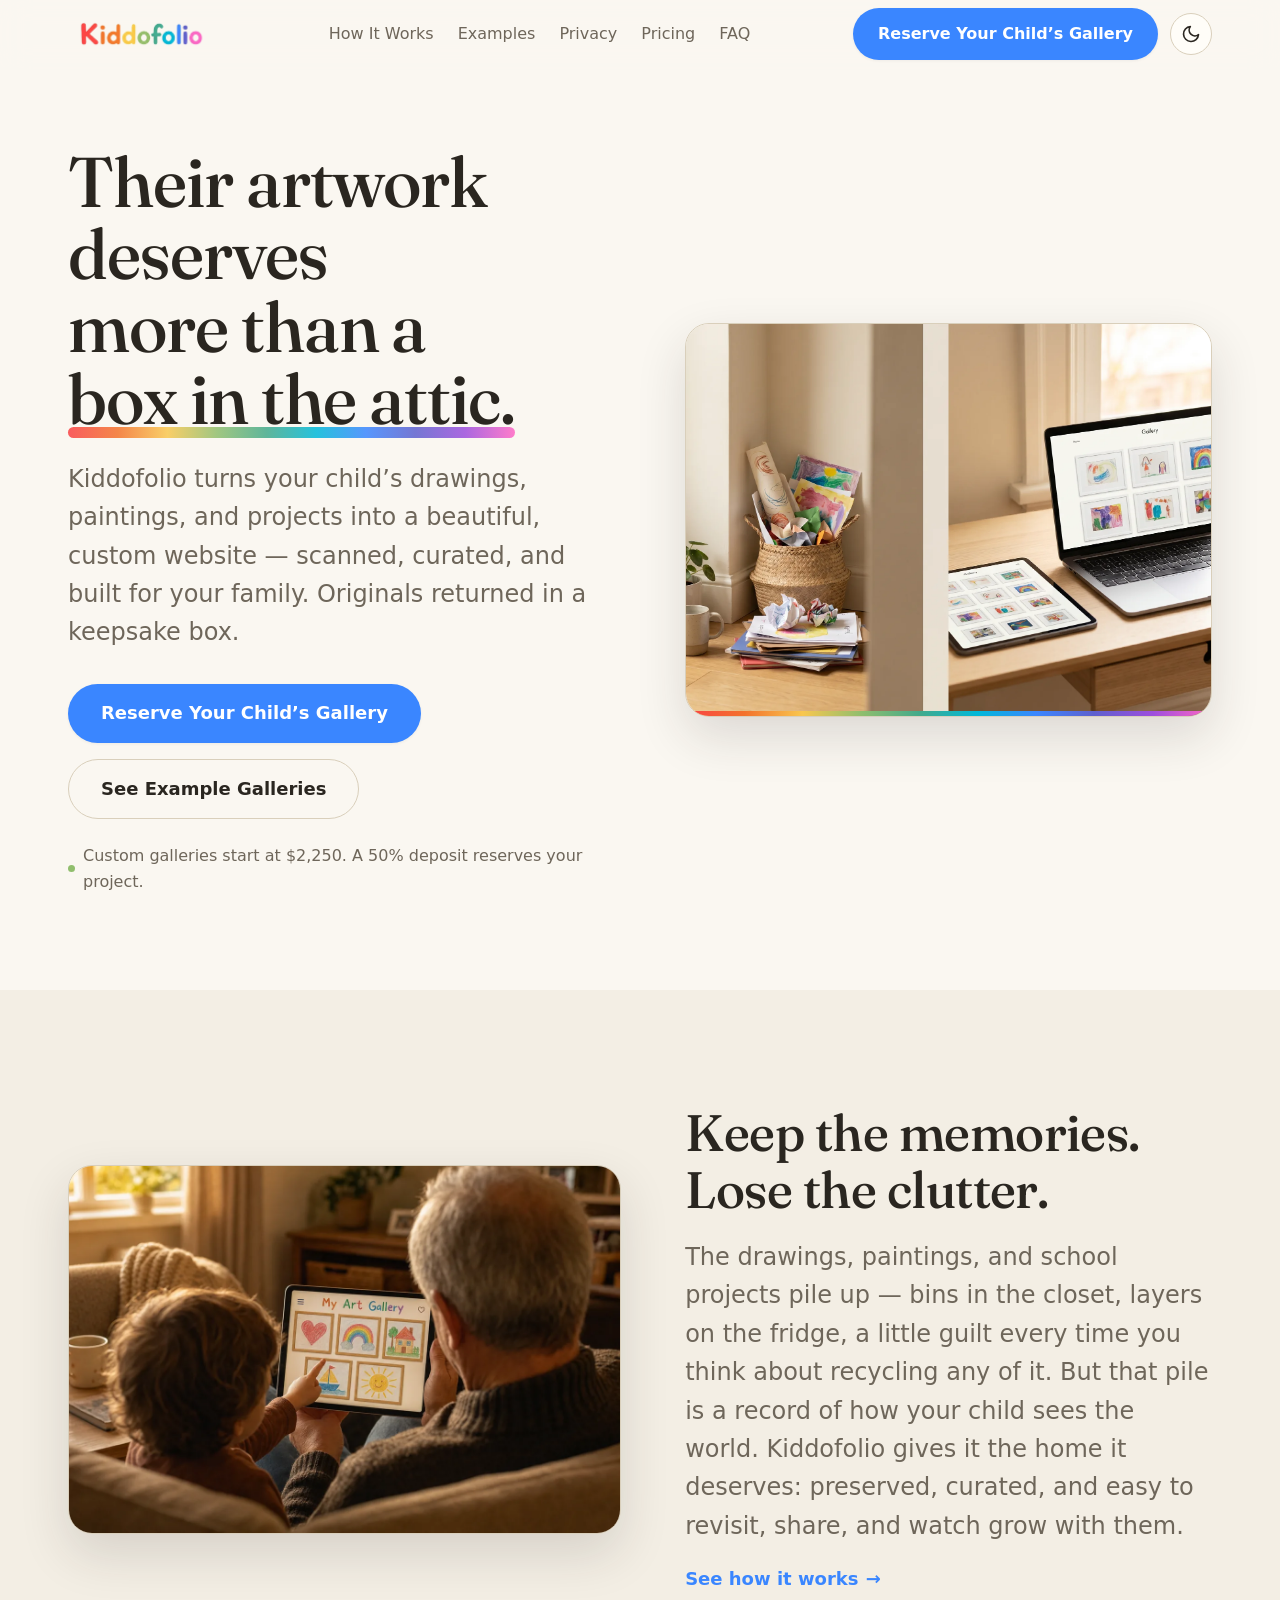
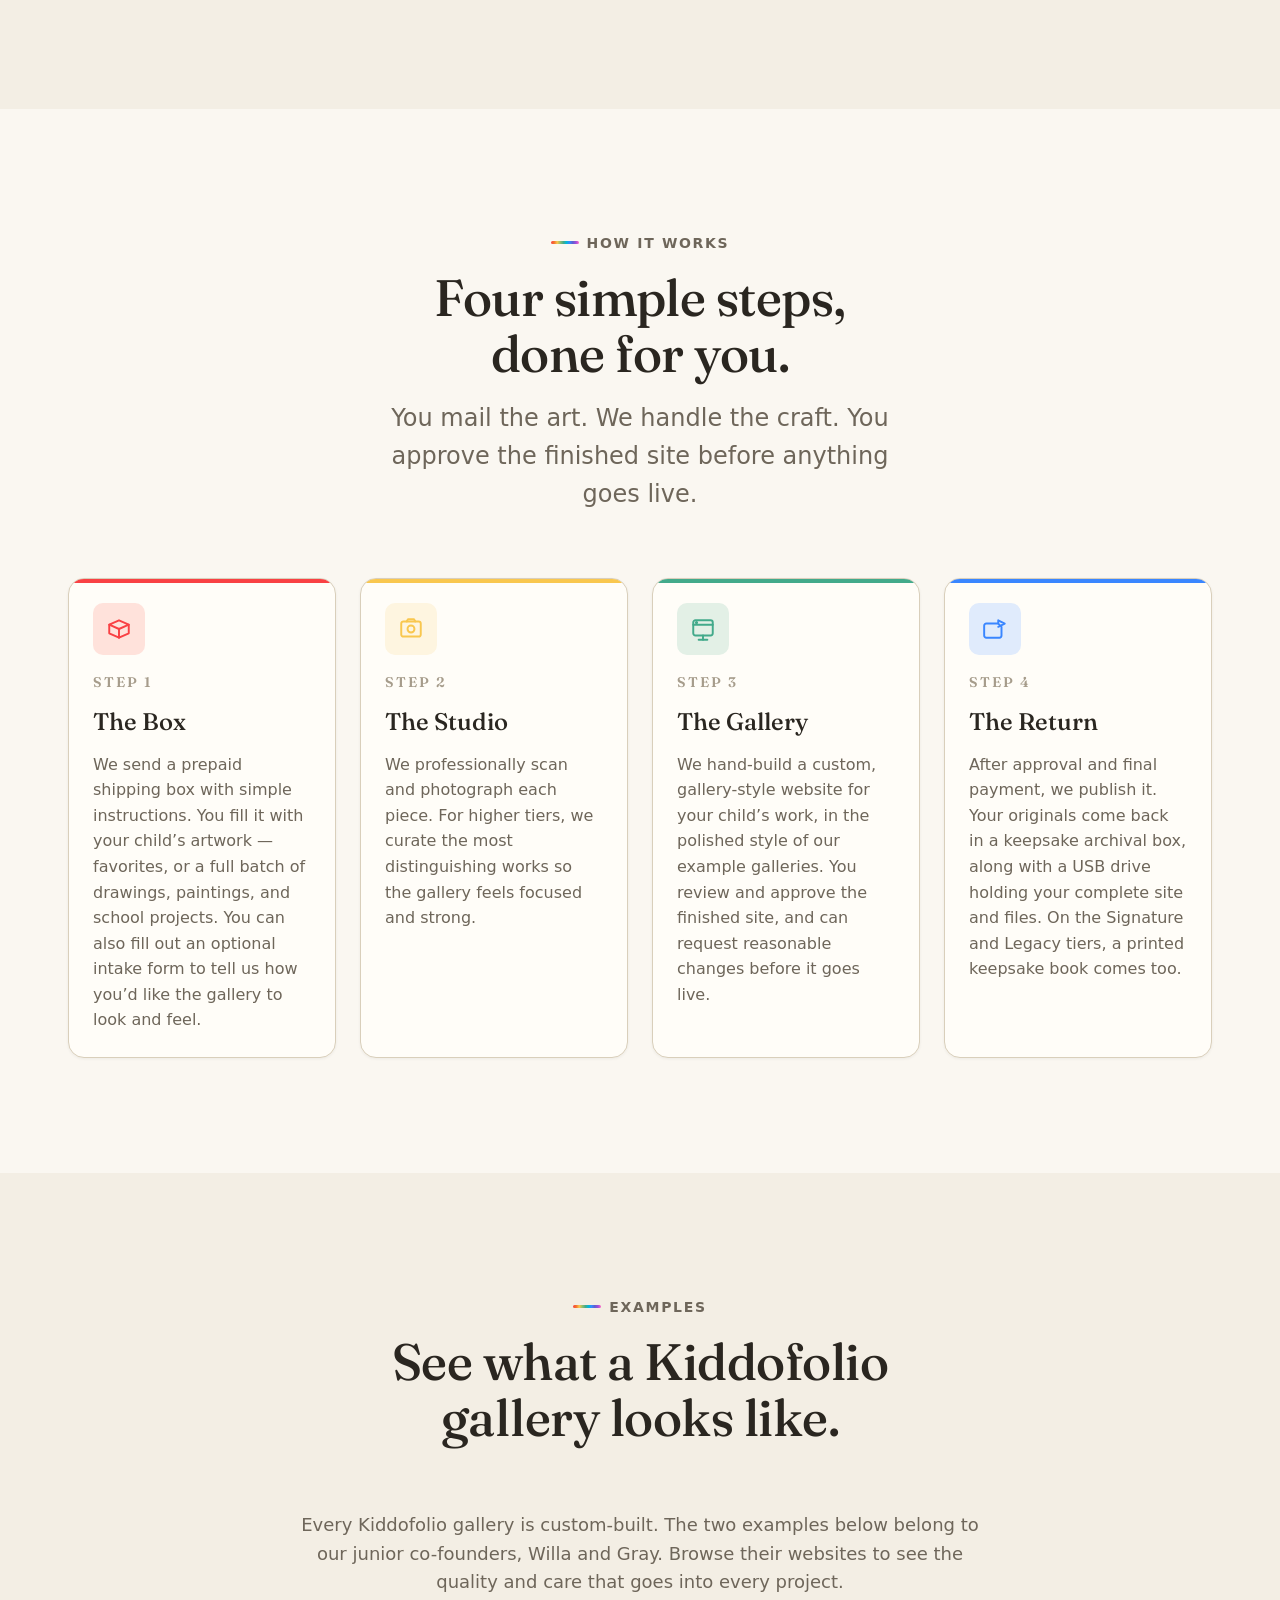
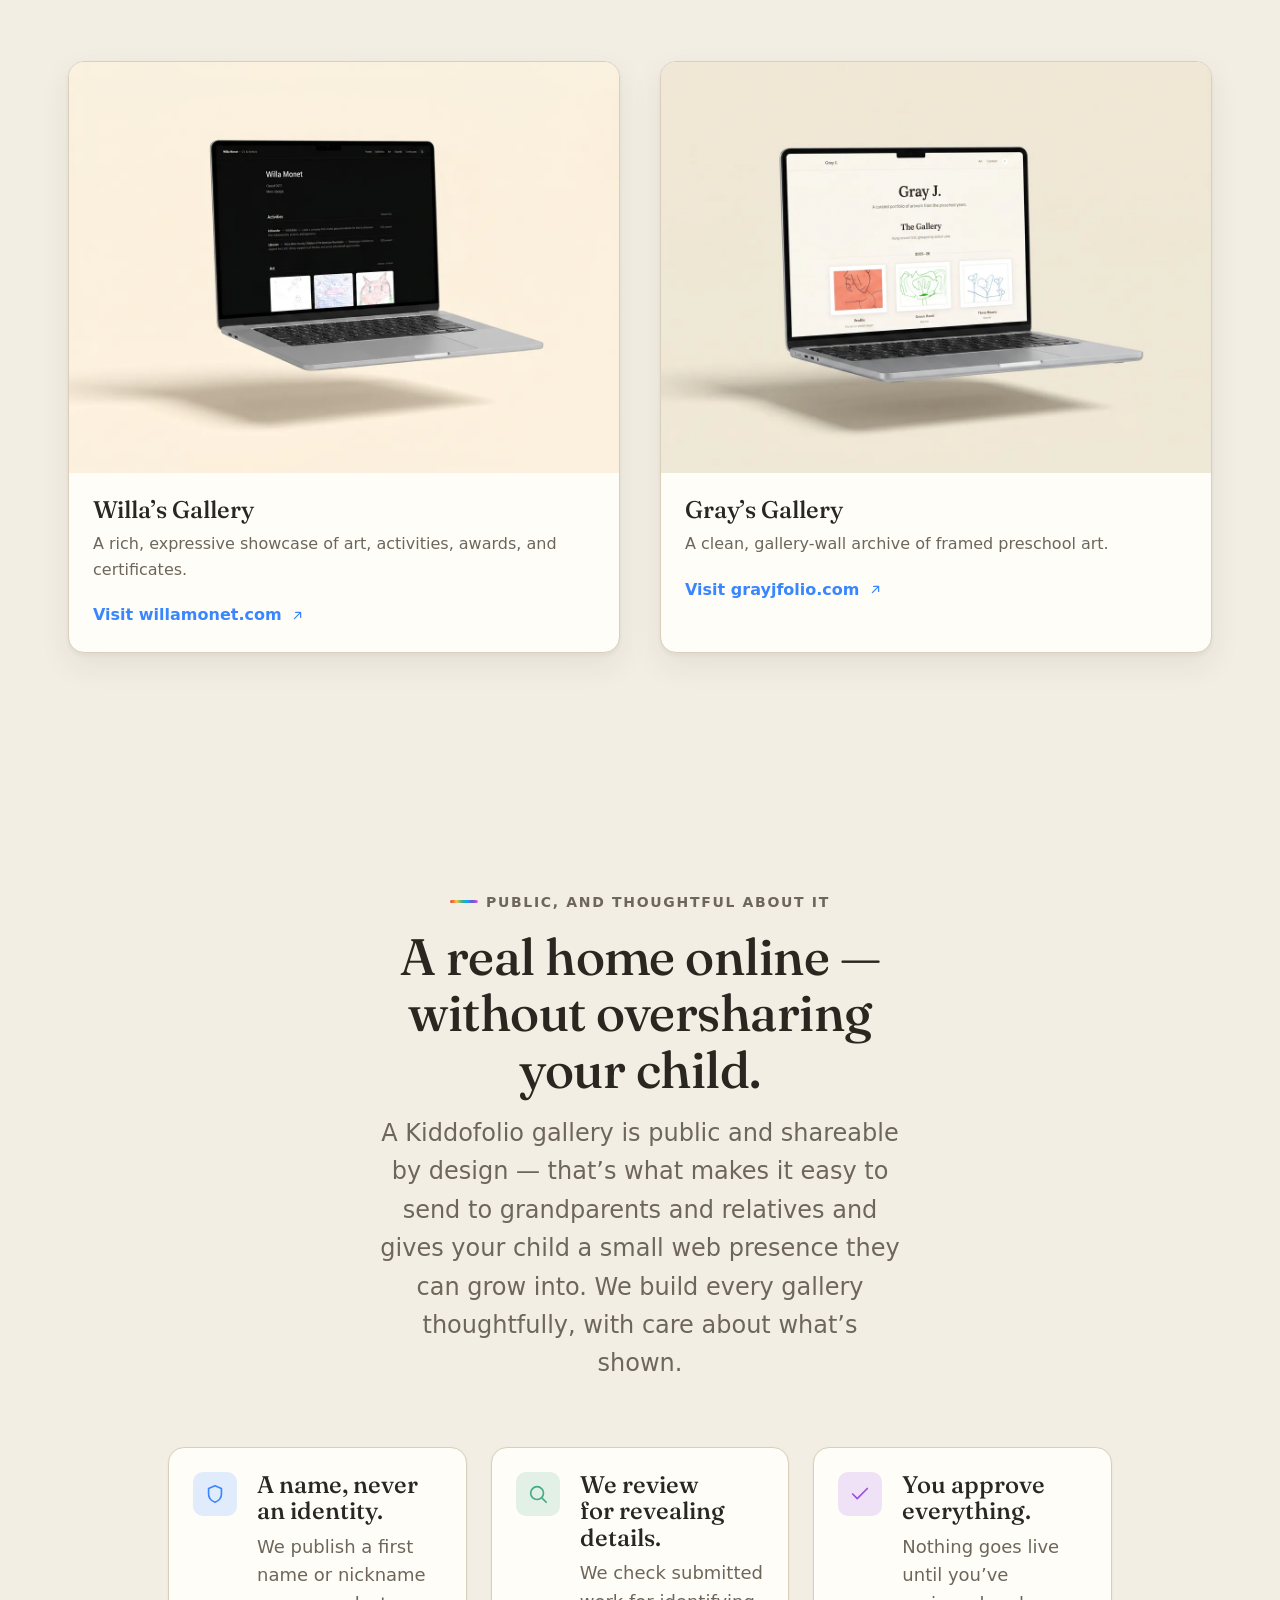
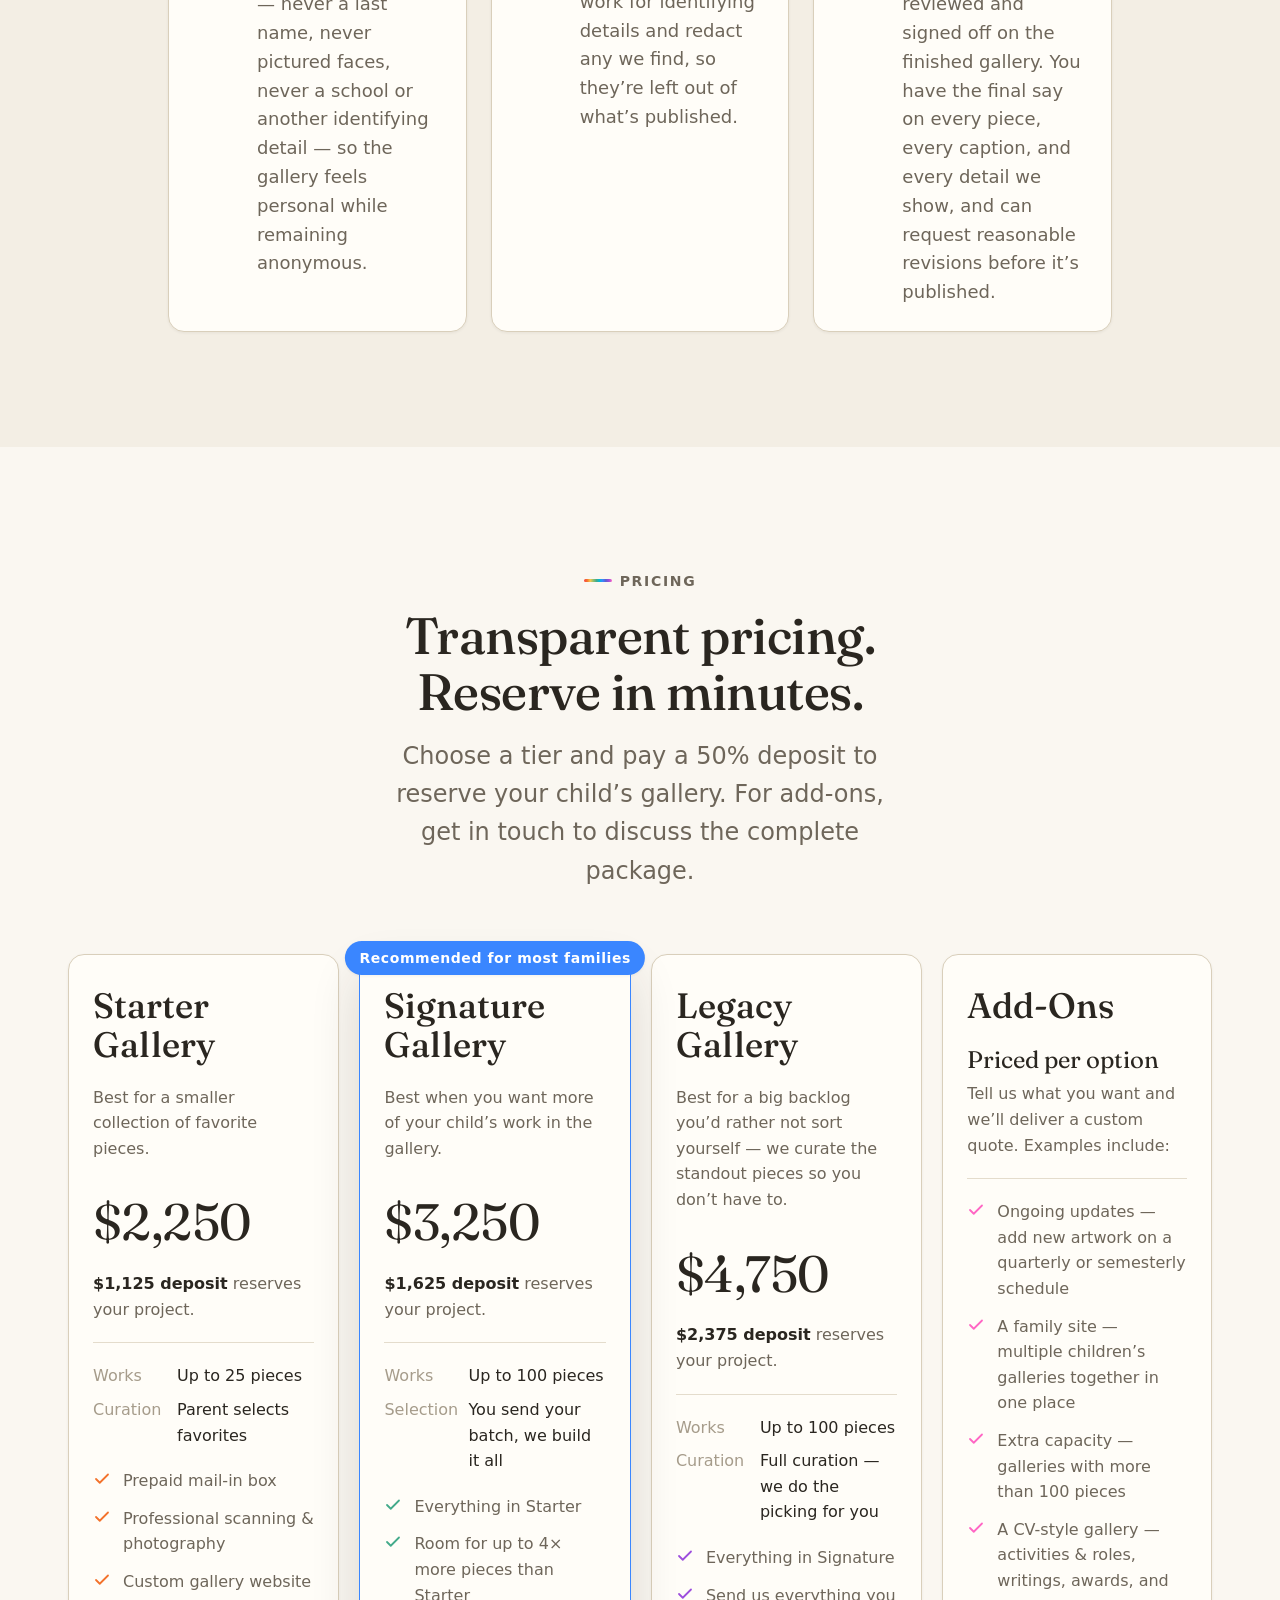
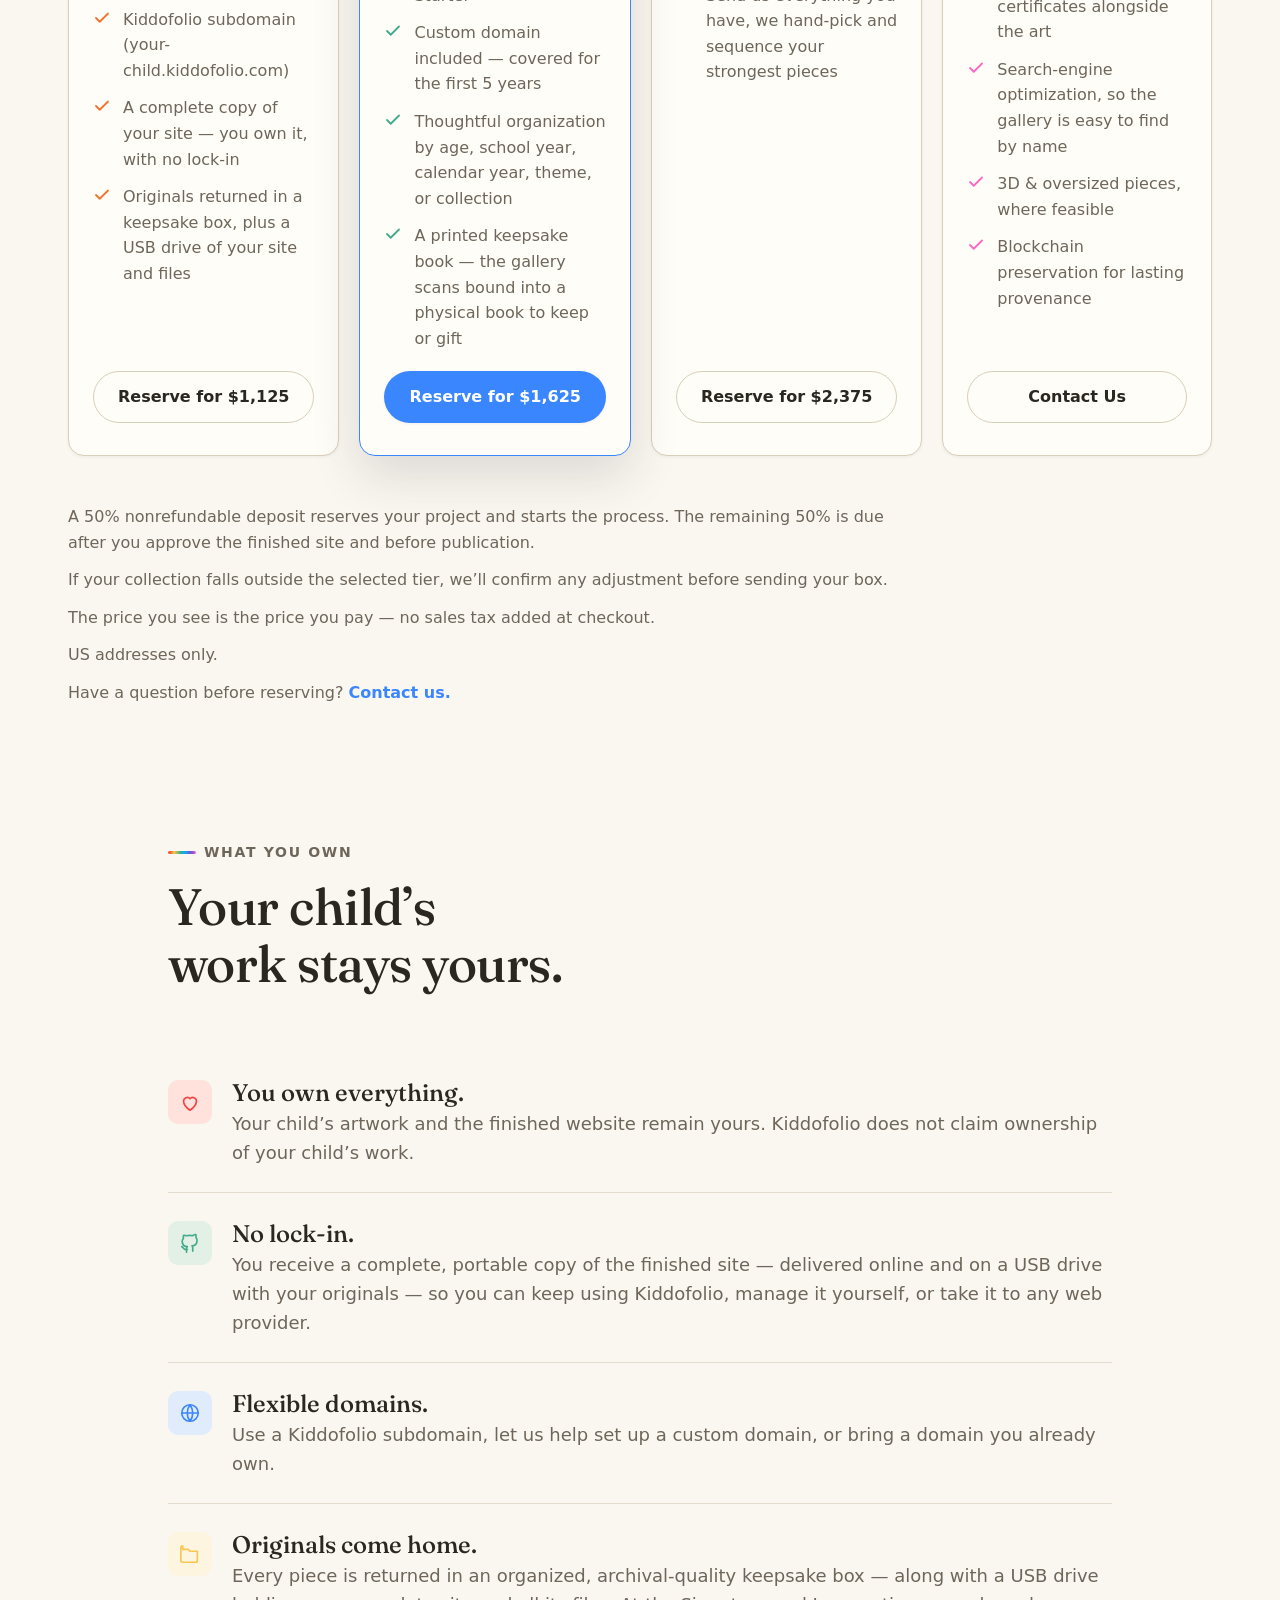
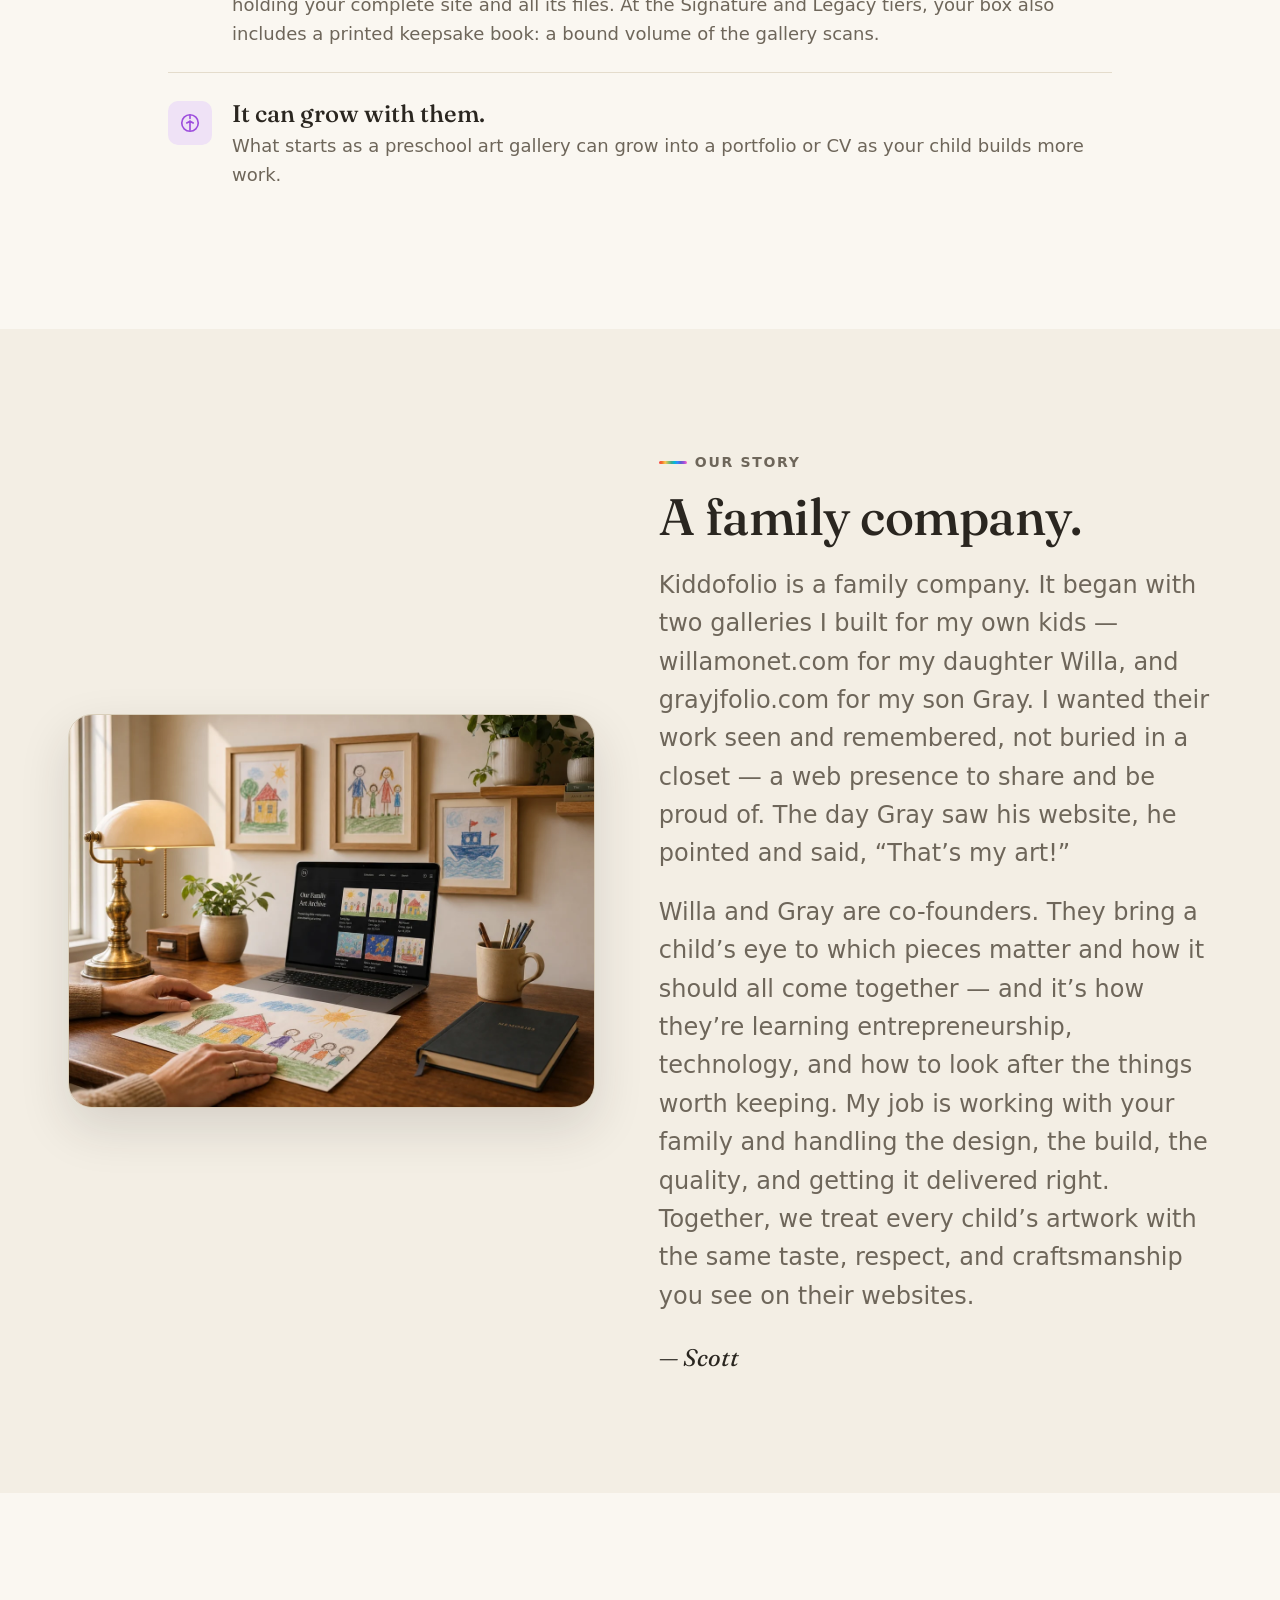
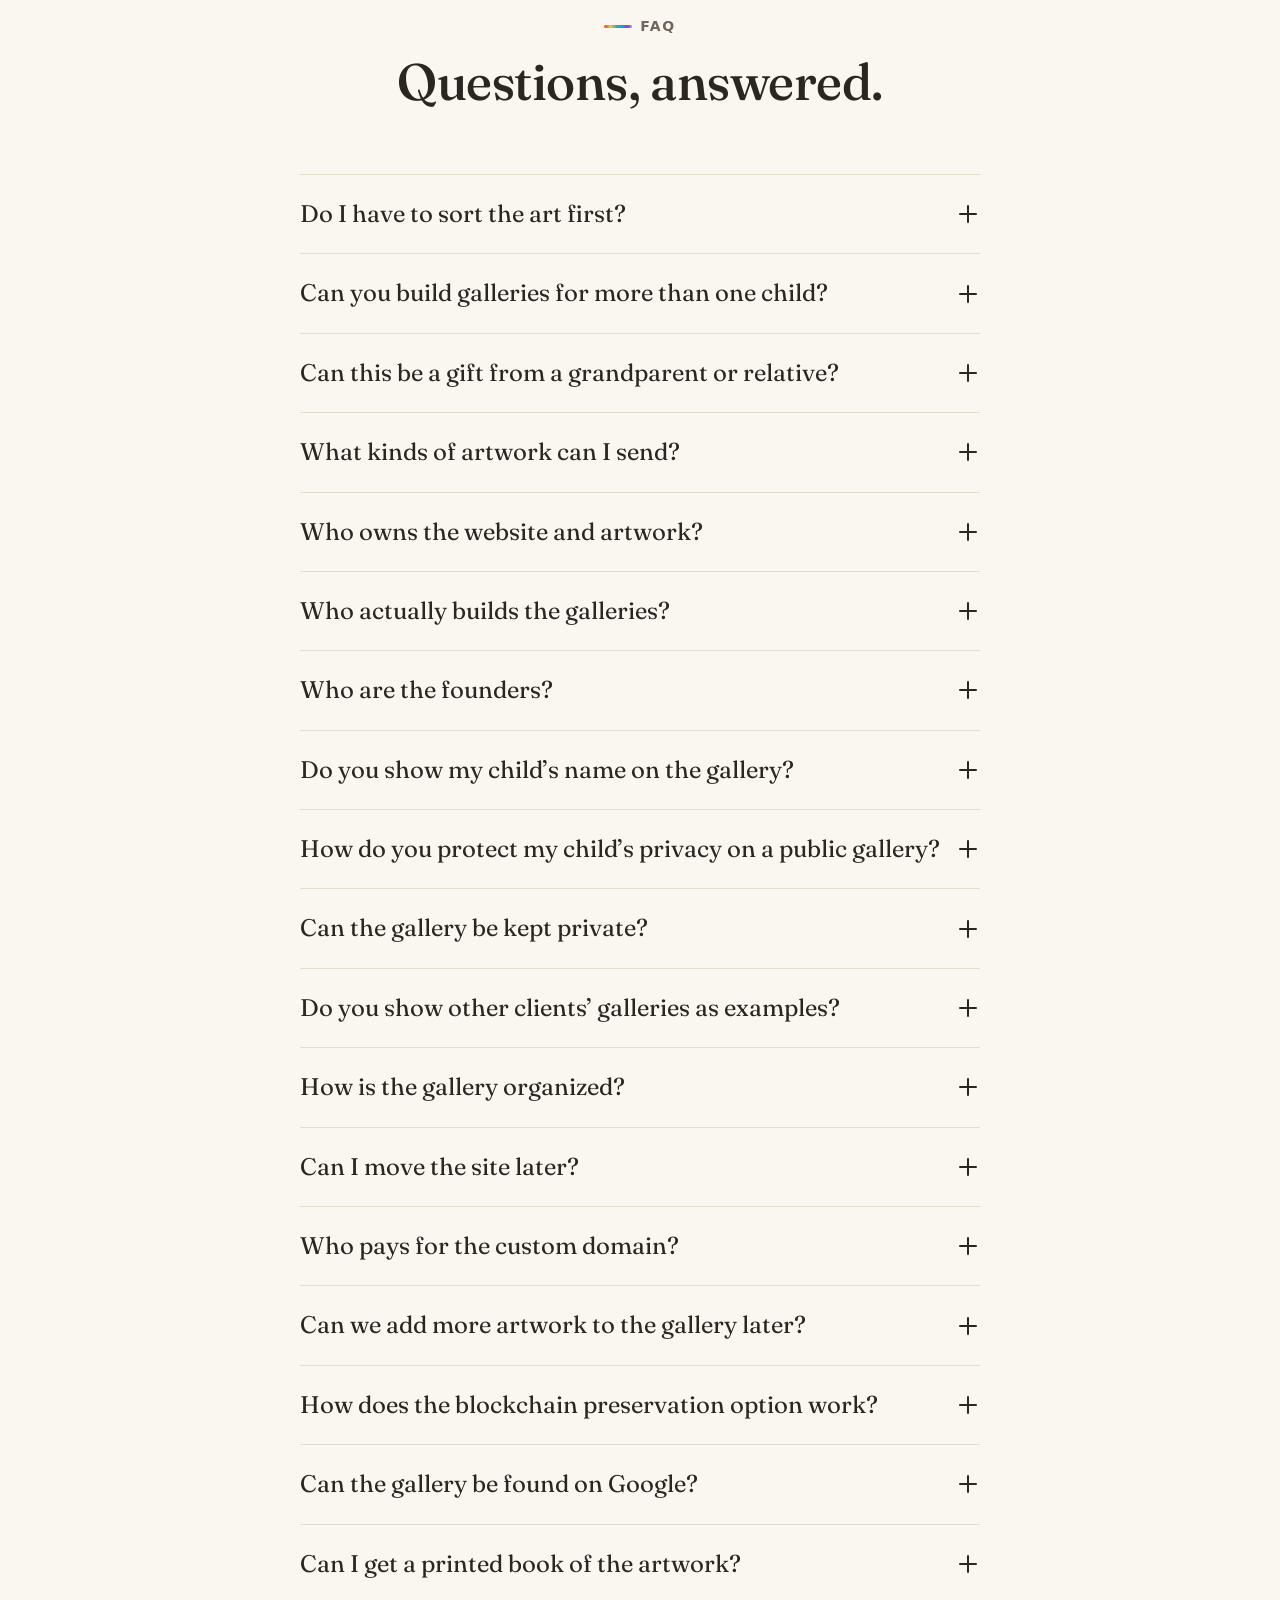
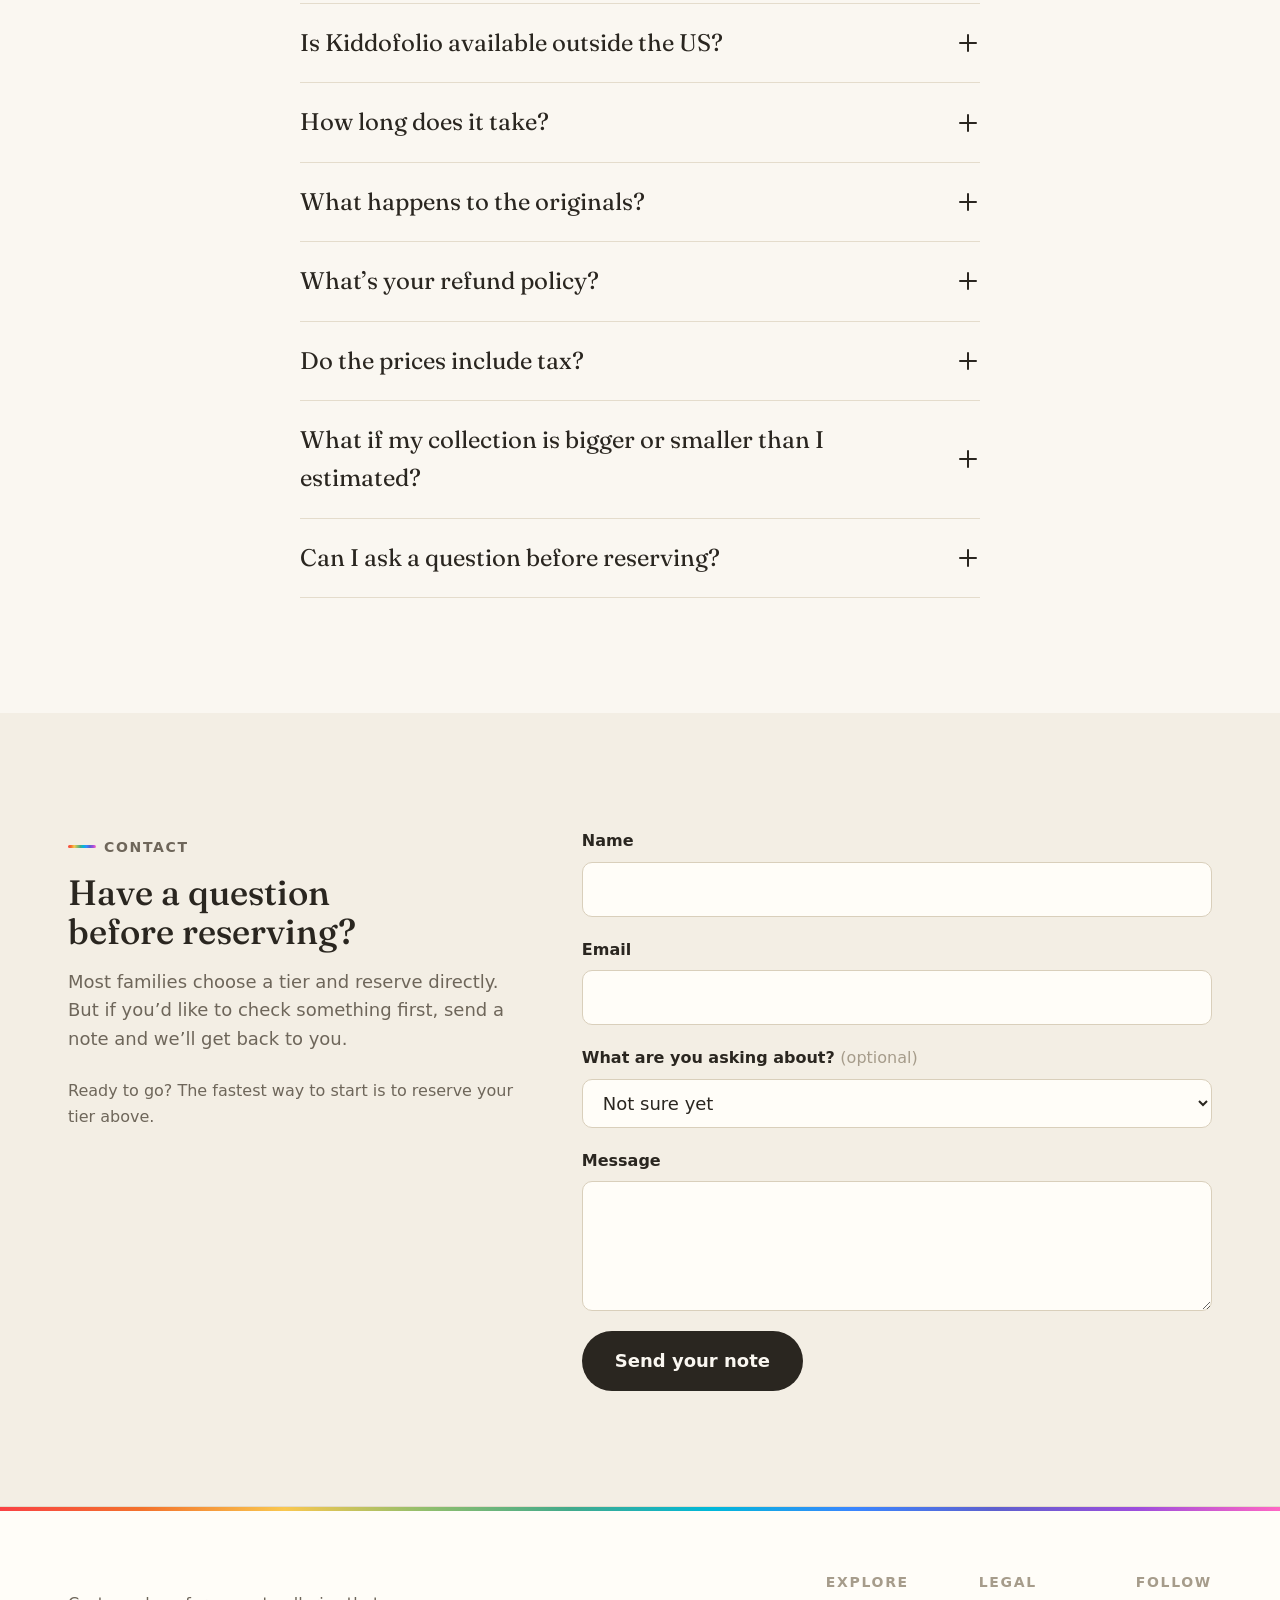
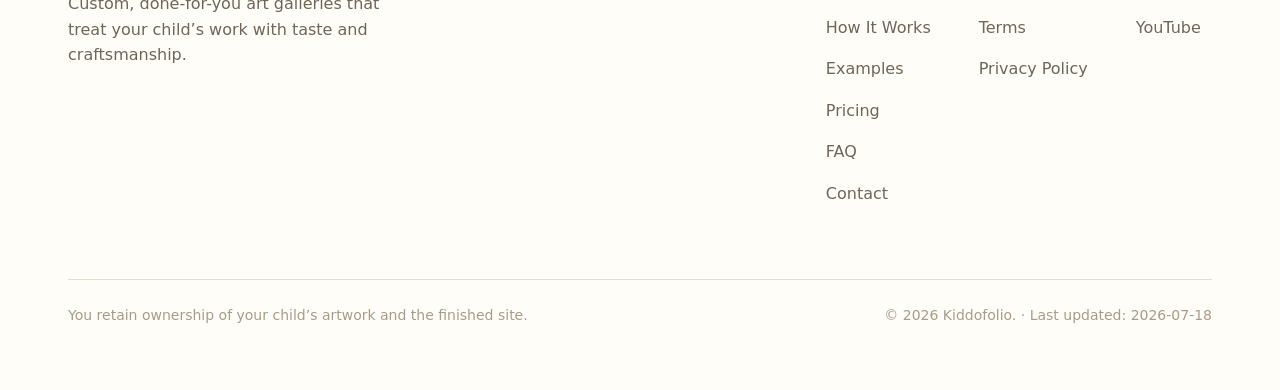
==== commit edd2efcd: "Screenshot edits: faceless relief image (pointing/hands); remove 'US families only' from Step 1 + ad" ====
--- a/index.html
+++ b/index.html
@@ -26,7 +26,7 @@
   <meta property="og:image:type" content="image/png" />
   <meta property="og:image:alt" content="Kiddofolio — custom art gallery websites that turn kids' drawings and paintings into a keepsake site." />
   <meta property="og:locale" content="en_US" />
-  <meta property="og:updated_time" content="2026-07-18T10:45:00-04:00" />
+  <meta property="og:updated_time" content="2026-07-18T11:00:00-04:00" />
   <meta property="og:see_also" content="https://willamonet.com" />
   <meta property="og:see_also" content="https://grayjfolio.com" />
   <meta property="og:see_also" content="https://www.youtube.com/@Kiddofolio" />
@@ -286,7 +286,7 @@
           "name": "How do you protect my child’s privacy on a public gallery?",
           "acceptedAnswer": {
             "@type": "Answer",
-            "text": "Galleries are public and shareable by design, and we build them with care about what’s shown. We publish a first name or nickname — never a last name, never faces, never a school or another identifying detail — so the gallery stays anonymous. Drawings, paintings, self-portraits, and family portraits are all welcome; we review submitted work for identifying details and redact any we find. And you review and approve the finished gallery before it goes live, and can request reasonable revisions. If you’d prefer a fully private, closed archive, another service may suit you better."
+            "text": "Galleries are public and shareable by design, and we build them with care about what’s shown. We publish a first name or nickname — never a last name, never pictured faces, never a school or another identifying detail — so the gallery stays anonymous. We review submitted work for identifying details and redact any we find. And you review and approve the finished gallery before it goes live, and can request reasonable revisions."
           }
         },
         {
@@ -294,7 +294,7 @@
           "name": "Can the gallery be kept private?",
           "acceptedAnswer": {
             "@type": "Answer",
-            "text": "Kiddofolio galleries are public by design — that’s what makes them easy to send to grandparents and relatives and gives your child a small web presence they can grow into. We build them thoughtfully (see how we protect your child’s privacy above), but we don’t offer private, unlisted, or password-protected galleries. If you’d prefer a fully private, closed archive, another service may suit you better."
+            "text": "Kiddofolio galleries are public by design — that’s what makes them easy to send to grandparents and relatives and gives your child a small web presence they can grow into. We build them thoughtfully (see how we protect your child’s privacy above), but we don’t offer private, unlisted, or password-protected galleries."
           }
         },
         {
@@ -486,7 +486,7 @@
     <section class="section relief">
       <div class="container relief__grid">
         <figure class="relief__media reveal">
-          <img src="assets/img/relief-family.webp" width="1200" height="800" alt="A child proudly showing their Kiddofolio art gallery on a tablet to their family in a warm living room." loading="lazy" />
+          <img src="assets/img/relief-family.webp" width="1200" height="800" alt="A child pointing at their Kiddofolio art gallery on a tablet, sharing it with a grandparent in a warm living room." loading="lazy" />
         </figure>
         <div class="relief__copy reveal">
           <h2>Keep the memories. Lose the clutter.</h2>
@@ -512,7 +512,6 @@
             <span class="step__num">Step 1</span>
             <h3>The Box</h3>
             <p>We send a prepaid shipping box with simple instructions. You fill it with your child&rsquo;s artwork &mdash; favorites, or a full batch of drawings, paintings, and school projects. You can also fill out an optional intake form to tell us how you&rsquo;d like the gallery to look and feel.</p>
-            <p class="note">US families only.</p>
           </article>
 
           <article class="step reveal" style="--step-color: var(--rb-3)">
@@ -539,7 +538,7 @@
             </span>
             <span class="step__num">Step 4</span>
             <h3>The Return</h3>
-            <p>After approval and final payment, we publish it. Your originals come back in a keepsake archival box, along with a USB drive holding your complete site and files.</p>
+            <p>After approval and final payment, we publish it. Your originals come back in a keepsake archival box, along with a USB drive holding your complete site and files. On the Signature and Legacy tiers, a printed keepsake book comes too.</p>
           </article>
         </div>
       </div>
@@ -591,16 +590,16 @@
         <div class="section-head section-head--center reveal">
           <span class="eyebrow">Public, and thoughtful about it</span>
           <h2>A real home online &mdash; without oversharing your child.</h2>
-          <p>A Kiddofolio gallery is public and shareable by design &mdash; that&rsquo;s what makes it easy to send to grandparents and relatives and gives your child a small web presence they can grow into. If you&rsquo;d prefer a fully private, closed archive, another service may suit you better. We build every gallery thoughtfully, with care about what&rsquo;s shown.</p>
+          <p>A Kiddofolio gallery is public and shareable by design &mdash; that&rsquo;s what makes it easy to send to grandparents and relatives and gives your child a small web presence they can grow into. We build every gallery thoughtfully, with care about what&rsquo;s shown.</p>
         </div>
         <div class="privacy-grid">
           <div class="privacy-item reveal" style="--own-color: var(--rb-7)">
             <span class="privacy-item__mark" aria-hidden="true"><svg viewBox="0 0 24 24" fill="none" stroke="currentColor" stroke-width="1.8" stroke-linecap="round" stroke-linejoin="round"><path d="M12 3l7 3v6c0 4.5-3 7.5-7 9-4-1.5-7-4.5-7-9V6l7-3z"/></svg></span>
-            <div><h3>A name, never an identity.</h3><p>We publish a first name or nickname &mdash; never a last name, never faces, never a school or another identifying detail &mdash; so the gallery feels personal while remaining anonymous.</p></div>
+            <div><h3>A name, never an identity.</h3><p>We publish a first name or nickname &mdash; never a last name, never pictured faces, never a school or another identifying detail &mdash; so the gallery feels personal while remaining anonymous.</p></div>
           </div>
           <div class="privacy-item reveal" style="--own-color: var(--rb-5)">
             <span class="privacy-item__mark" aria-hidden="true"><svg viewBox="0 0 24 24" fill="none" stroke="currentColor" stroke-width="1.8" stroke-linecap="round" stroke-linejoin="round"><circle cx="11" cy="11" r="7"/><path d="M21 21l-4.3-4.3"/></svg></span>
-            <div><h3>We review for revealing details.</h3><p>Drawings, paintings, self-portraits, and family portraits are all welcome &mdash; art depicting people is the point. We check submitted work for identifying details and redact any we find, so they&rsquo;re left out of what&rsquo;s published.</p></div>
+            <div><h3>We review for revealing details.</h3><p>We check submitted work for identifying details and redact any we find, so they&rsquo;re left out of what&rsquo;s published.</p></div>
           </div>
           <div class="privacy-item reveal" style="--own-color: var(--rb-9)">
             <span class="privacy-item__mark" aria-hidden="true"><svg viewBox="0 0 24 24" fill="none" stroke="currentColor" stroke-width="1.8" stroke-linecap="round" stroke-linejoin="round"><path d="M4 12l5 5 11-11"/></svg></span>
@@ -702,7 +701,6 @@
         </div>
 
         <div class="pricing-notes reveal">
-          <p class="pricing-notes__callout"><strong>Two ways to hold it in your hands.</strong> Every gallery returns the original artwork to you in a keepsake archival box. Prefer something you can flip through on the shelf? A printed keepsake book &mdash; a bound volume of the gallery scans &mdash; is included with the Signature and Legacy tiers, and available on request for Starter.</p>
           <p>A 50% nonrefundable deposit reserves your project and starts the process. The remaining 50% is due after you approve the finished site and before publication.</p>
           <p>If your collection falls outside the selected tier, we&rsquo;ll confirm any adjustment before sending your box.</p>
           <p>The price you see is the price you pay &mdash; no sales tax added at checkout.</p>
@@ -753,10 +751,9 @@
         <div class="founder__copy reveal">
           <span class="eyebrow">Our story</span>
           <h2>A family company.</h2>
-          <p>Kiddofolio is a family company. It began with two galleries I built for my own kids &mdash; willamonet.com for my daughter Willa, and grayjfolio.com for my son Gray. I wanted their work seen and remembered, not buried in a closet &mdash; a web presence to share and be proud of. The day Gray saw his drawings framed on a real website, he pointed at the screen and said, &ldquo;That&rsquo;s my art!&rdquo;</p>
-          <p>Willa and Gray are cofounders and co-owners. They bring a child&rsquo;s eye to which pieces matter and how it should all come together &mdash; and it&rsquo;s how they&rsquo;re learning entrepreneurship, technology, and how to look after the things worth keeping.</p>
-          <p>My job is working with your family and handling the design, the build, the quality, and getting it delivered right. Together, we treat every child&rsquo;s artwork with the same taste, respect, and craftsmanship you see on their websites.</p>
-          <p class="sig">&mdash; Scott, Willa &amp; Gray</p>
+          <p>Kiddofolio is a family company. It began with two galleries I built for my own kids &mdash; willamonet.com for my daughter Willa, and grayjfolio.com for my son Gray. I wanted their work seen and remembered, not buried in a closet &mdash; a web presence to share and be proud of. The day Gray saw his website, he pointed and said, &ldquo;That&rsquo;s my art!&rdquo;</p>
+          <p>Willa and Gray are co-founders. They bring a child&rsquo;s eye to which pieces matter and how it should all come together &mdash; and it&rsquo;s how they&rsquo;re learning entrepreneurship, technology, and how to look after the things worth keeping. My job is working with your family and handling the design, the build, the quality, and getting it delivered right. Together, we treat every child&rsquo;s artwork with the same taste, respect, and craftsmanship you see on their websites.</p>
+          <p class="sig">&mdash; Scott</p>
         </div>
       </div>
     </section>
@@ -803,11 +800,11 @@
           </details>
           <details class="faq">
             <summary class="faq__q">How do you protect my child&rsquo;s privacy on a public gallery?<span class="faq__icon" aria-hidden="true"></span></summary>
-            <div class="faq__a"><p>Galleries are public and shareable by design, and we build them with care about what&rsquo;s shown. We publish a first name or nickname &mdash; never a last name, never faces, never a school or another identifying detail &mdash; so the gallery stays anonymous. Drawings, paintings, self-portraits, and family portraits are all welcome; we review submitted work for identifying details and redact any we find. And you review and approve the finished gallery before it goes live, and can request reasonable revisions. If you&rsquo;d prefer a fully private, closed archive, another service may suit you better.</p></div>
+            <div class="faq__a"><p>Galleries are public and shareable by design, and we build them with care about what&rsquo;s shown. We publish a first name or nickname &mdash; never a last name, never pictured faces, never a school or another identifying detail &mdash; so the gallery stays anonymous. We review submitted work for identifying details and redact any we find. And you review and approve the finished gallery before it goes live, and can request reasonable revisions.</p></div>
           </details>
           <details class="faq">
             <summary class="faq__q">Can the gallery be kept private?<span class="faq__icon" aria-hidden="true"></span></summary>
-            <div class="faq__a"><p>Kiddofolio galleries are public by design &mdash; that&rsquo;s what makes them easy to send to grandparents and relatives and gives your child a small web presence they can grow into. We build them thoughtfully (see how we protect your child&rsquo;s privacy above), but we don&rsquo;t offer private, unlisted, or password-protected galleries. If you&rsquo;d prefer a fully private, closed archive, another service may suit you better.</p></div>
+            <div class="faq__a"><p>Kiddofolio galleries are public by design &mdash; that&rsquo;s what makes them easy to send to grandparents and relatives and gives your child a small web presence they can grow into. We build them thoughtfully (see how we protect your child&rsquo;s privacy above), but we don&rsquo;t offer private, unlisted, or password-protected galleries.</p></div>
           </details>
           <details class="faq">
             <summary class="faq__q">Do you show other clients&rsquo; galleries as examples?<span class="faq__icon" aria-hidden="true"></span></summary>
--- a/assets/css/style.css
+++ b/assets/css/style.css
@@ -405,7 +405,8 @@
 .example-caption { text-align: center; max-width: 60ch; margin: clamp(var(--space-8), 5vw, var(--space-12)) auto clamp(var(--space-10), 6vw, var(--space-16)); color: var(--color-text-muted); font-size: var(--text-base); }
 
 /* ---------- Pricing ---------- */
-.pricing-grid { display: grid; gap: var(--space-6); align-items: start; }
+.pricing-grid { display: grid; gap: var(--space-6); align-items: stretch; }
+.tier > .btn--block:last-child { margin-top: auto; }
 @media (min-width: 720px) and (max-width: 1099px) { .pricing-grid { grid-template-columns: repeat(2, 1fr); } }
 @media (min-width: 1100px) { .pricing-grid { grid-template-columns: repeat(4, 1fr); gap: var(--space-5); } }
 
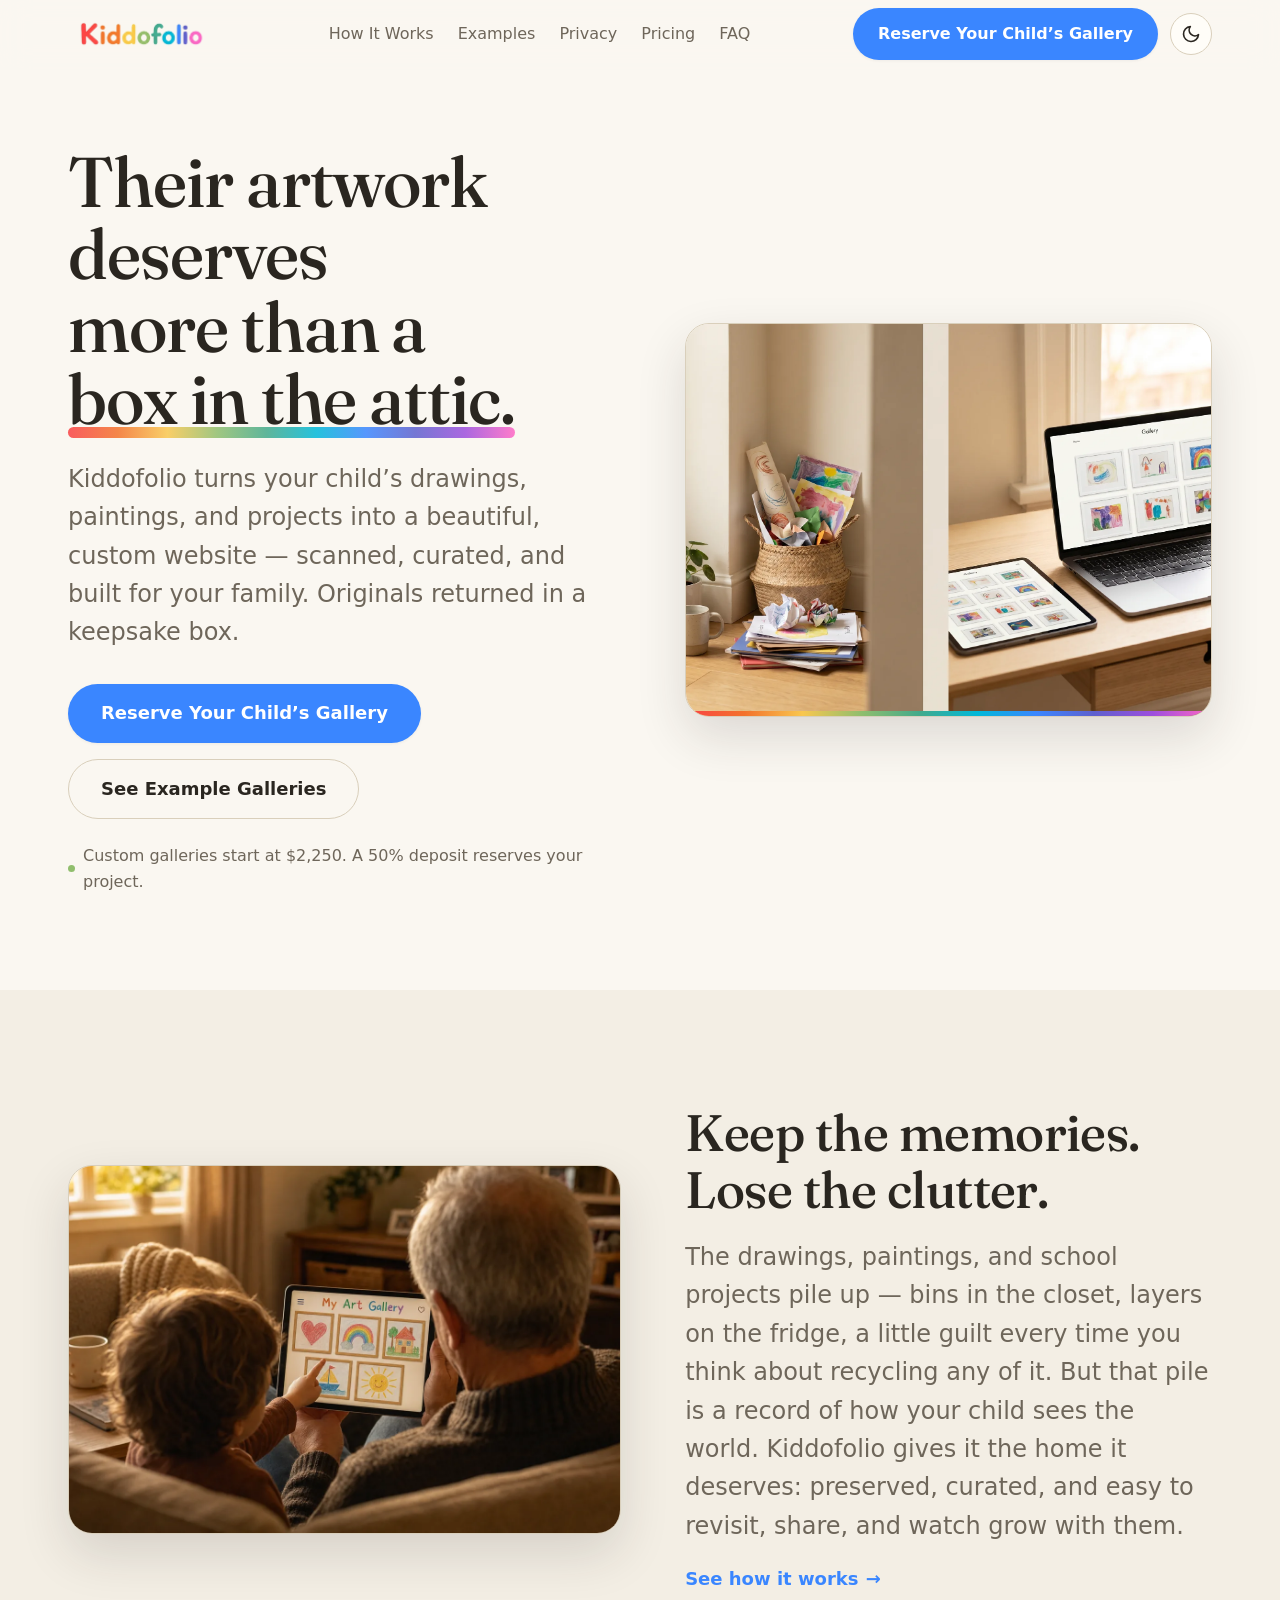
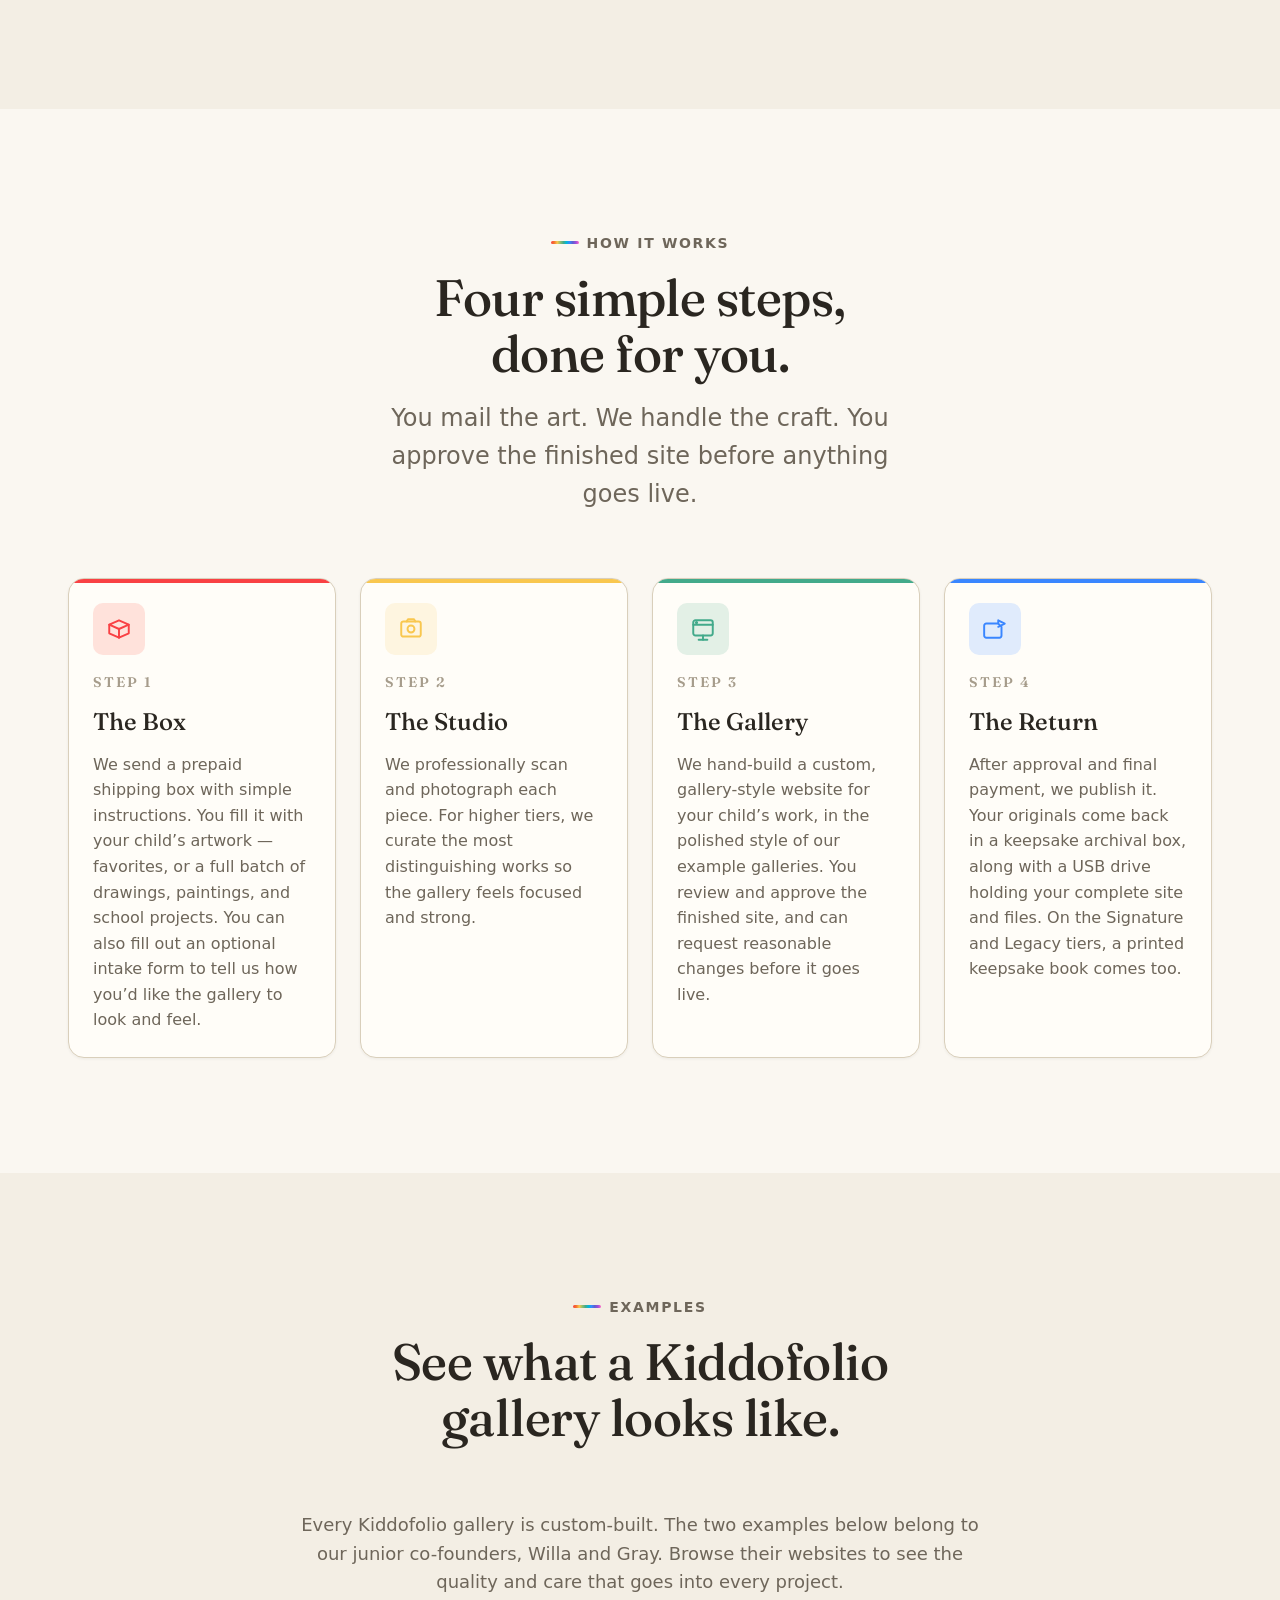
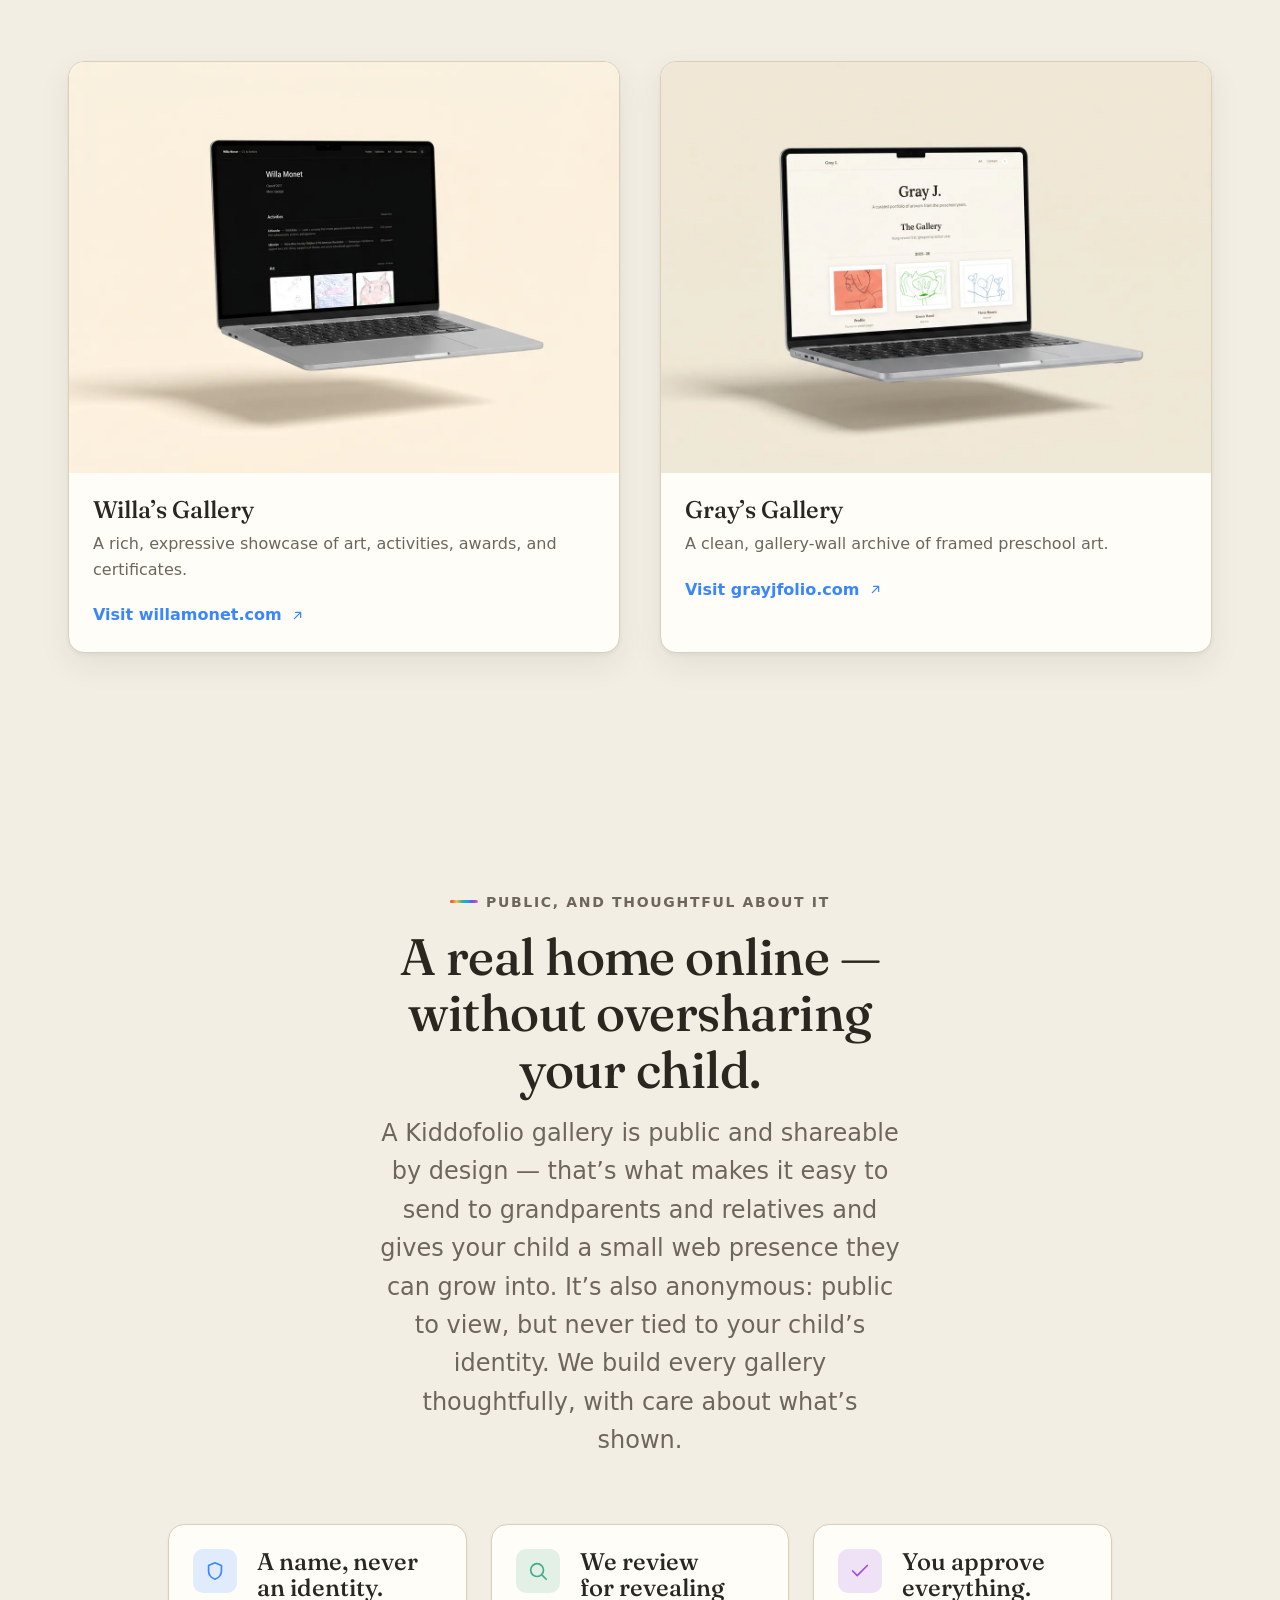
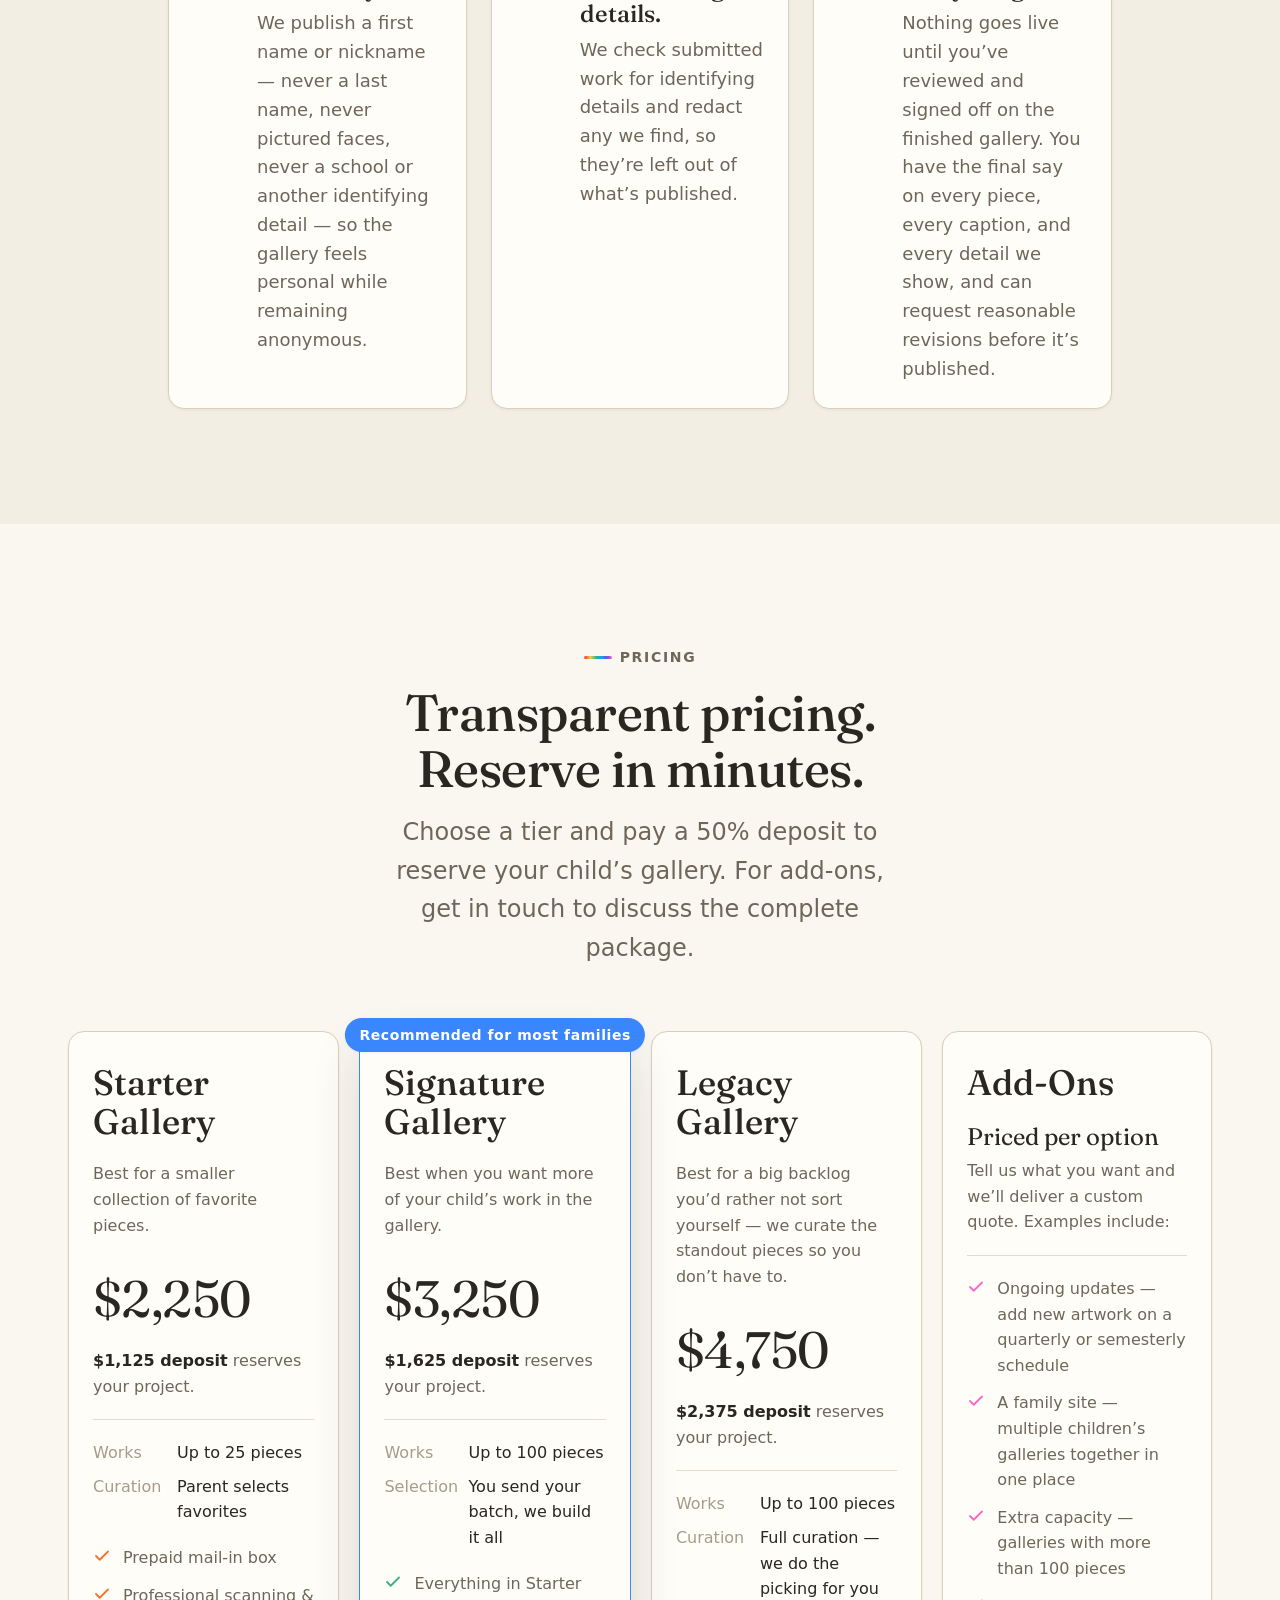
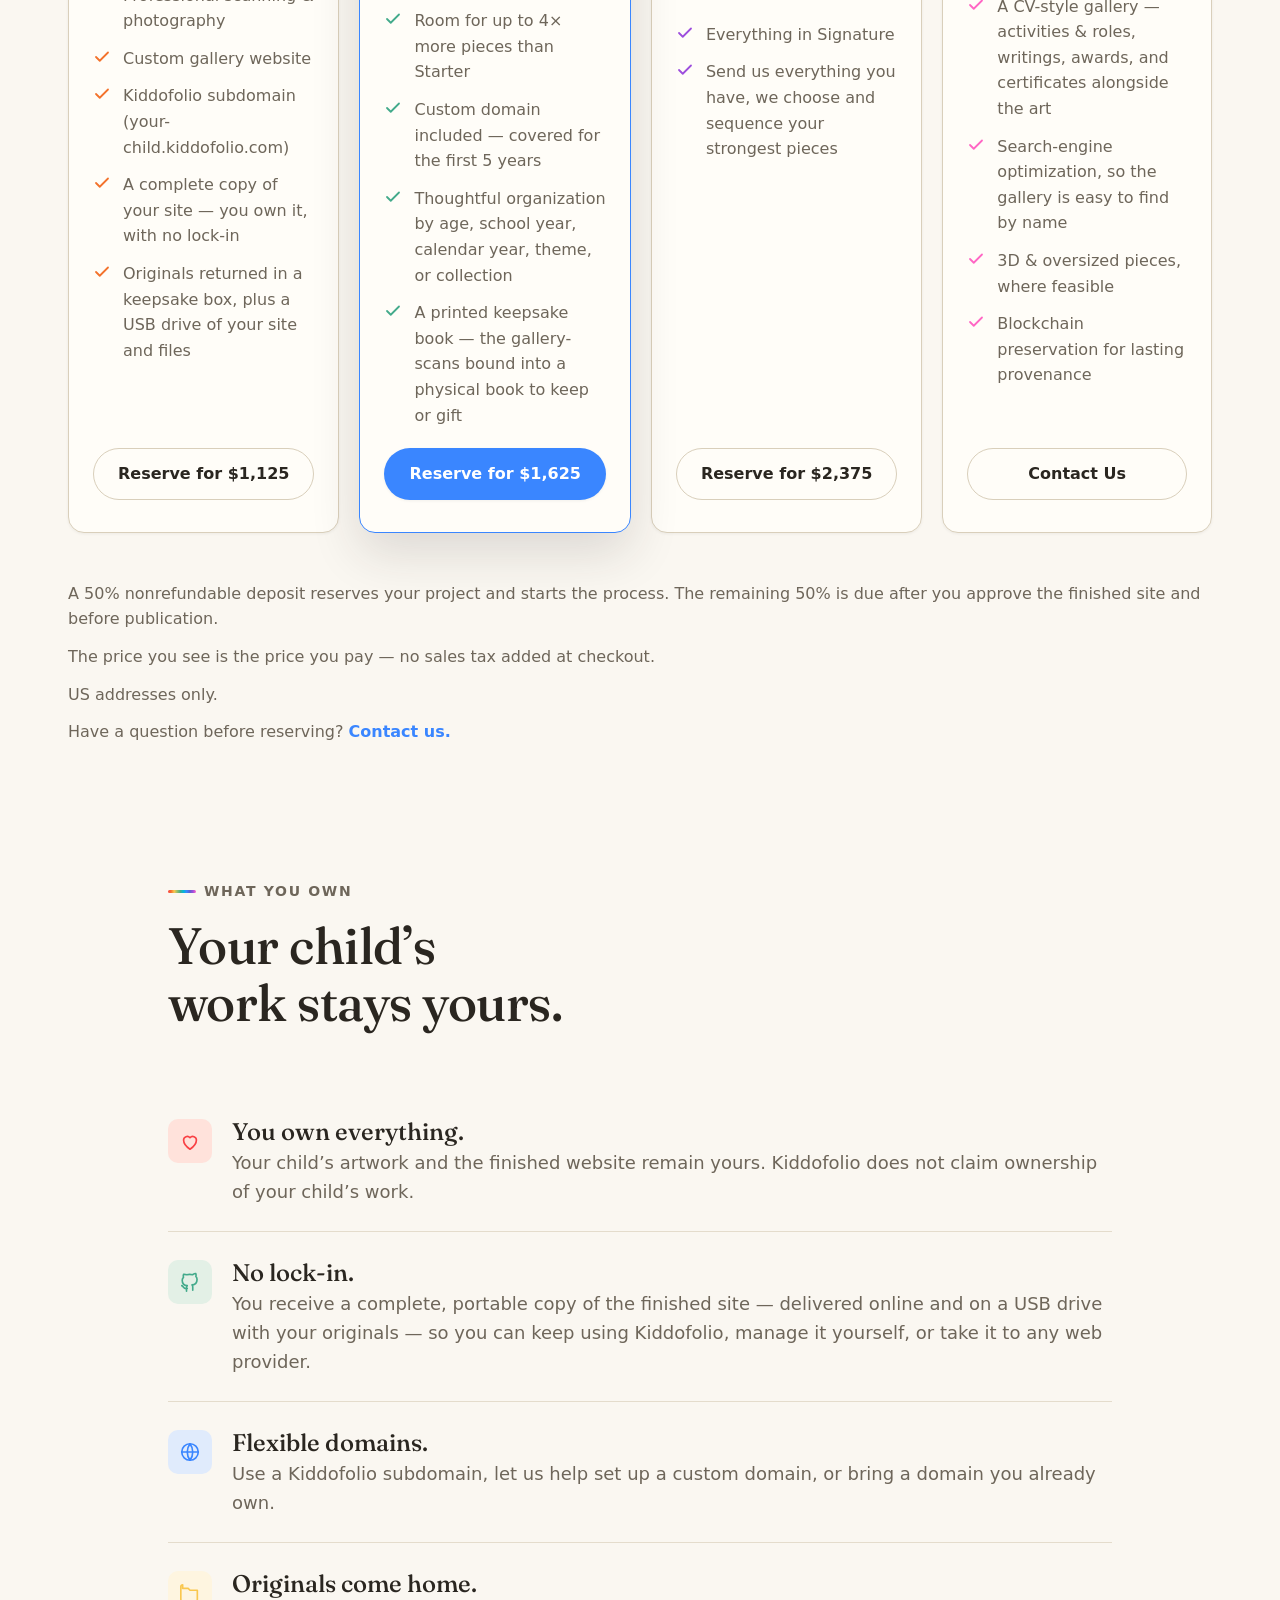
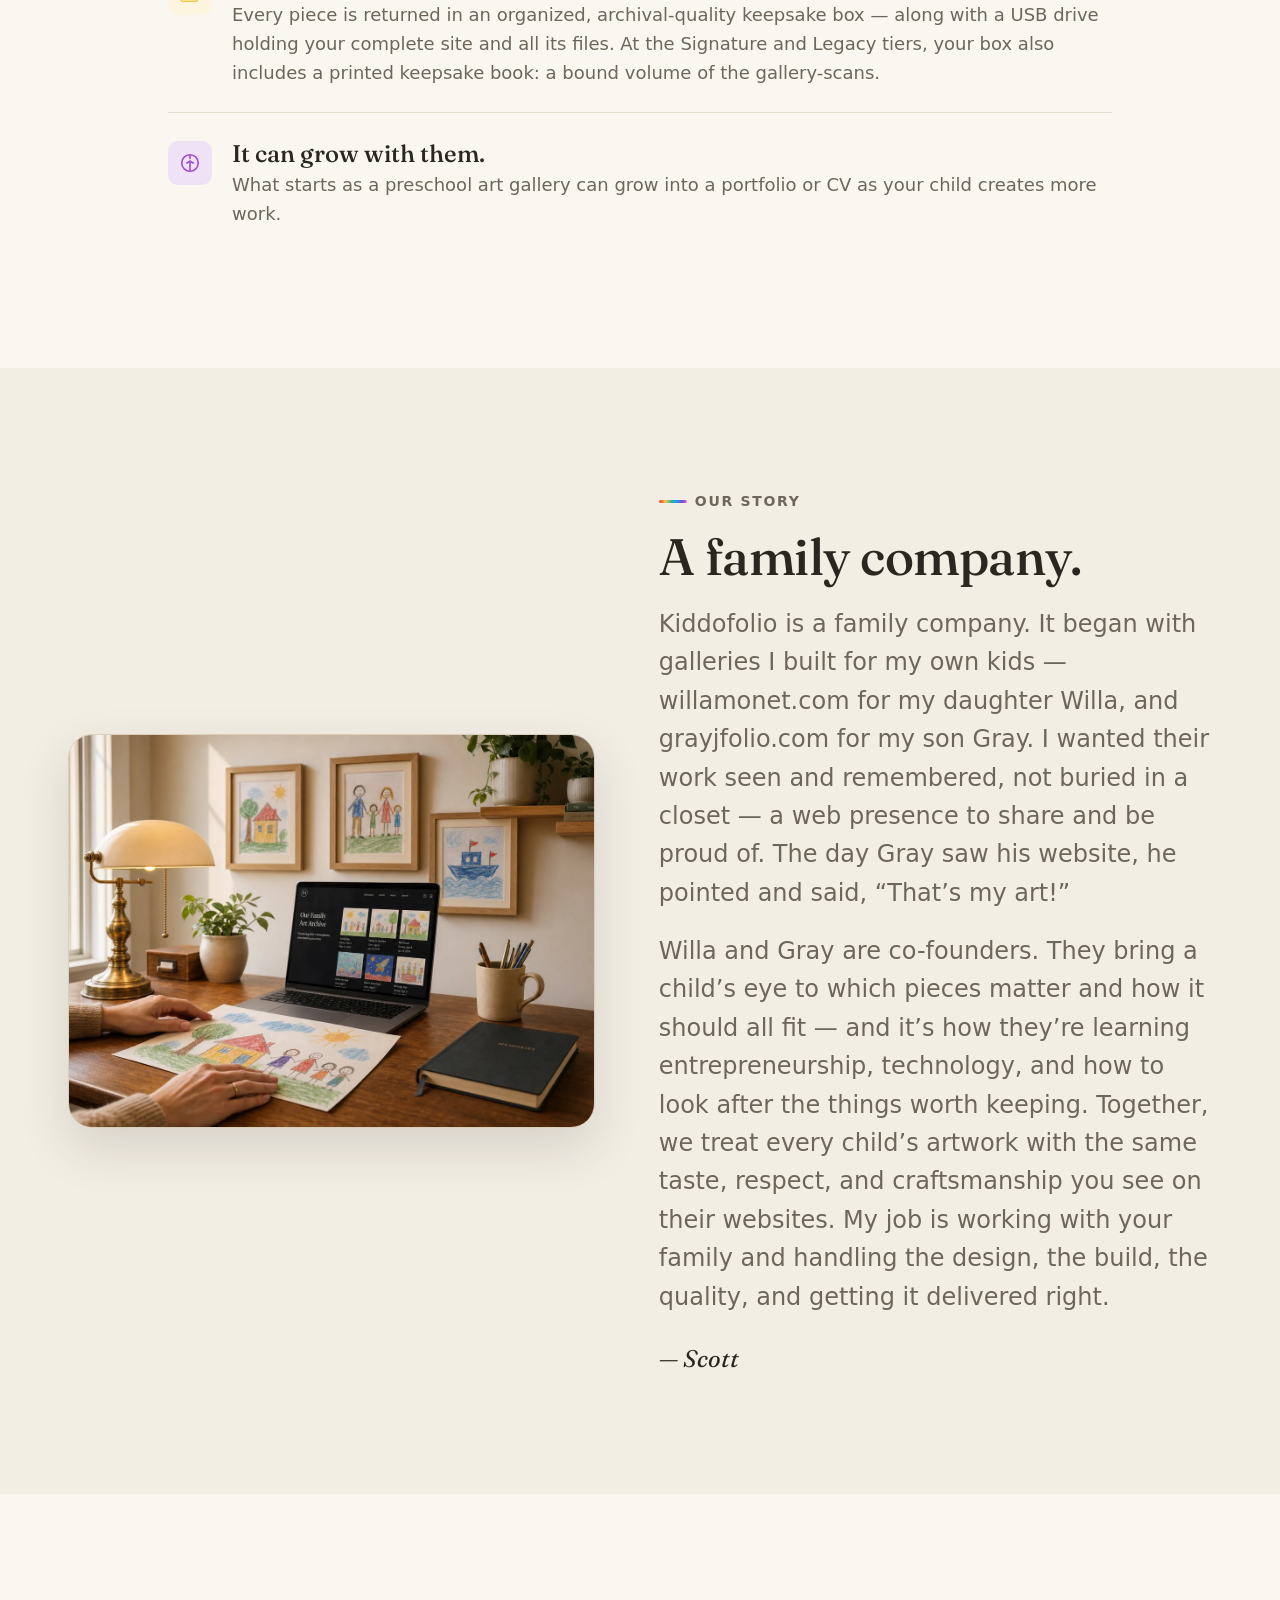
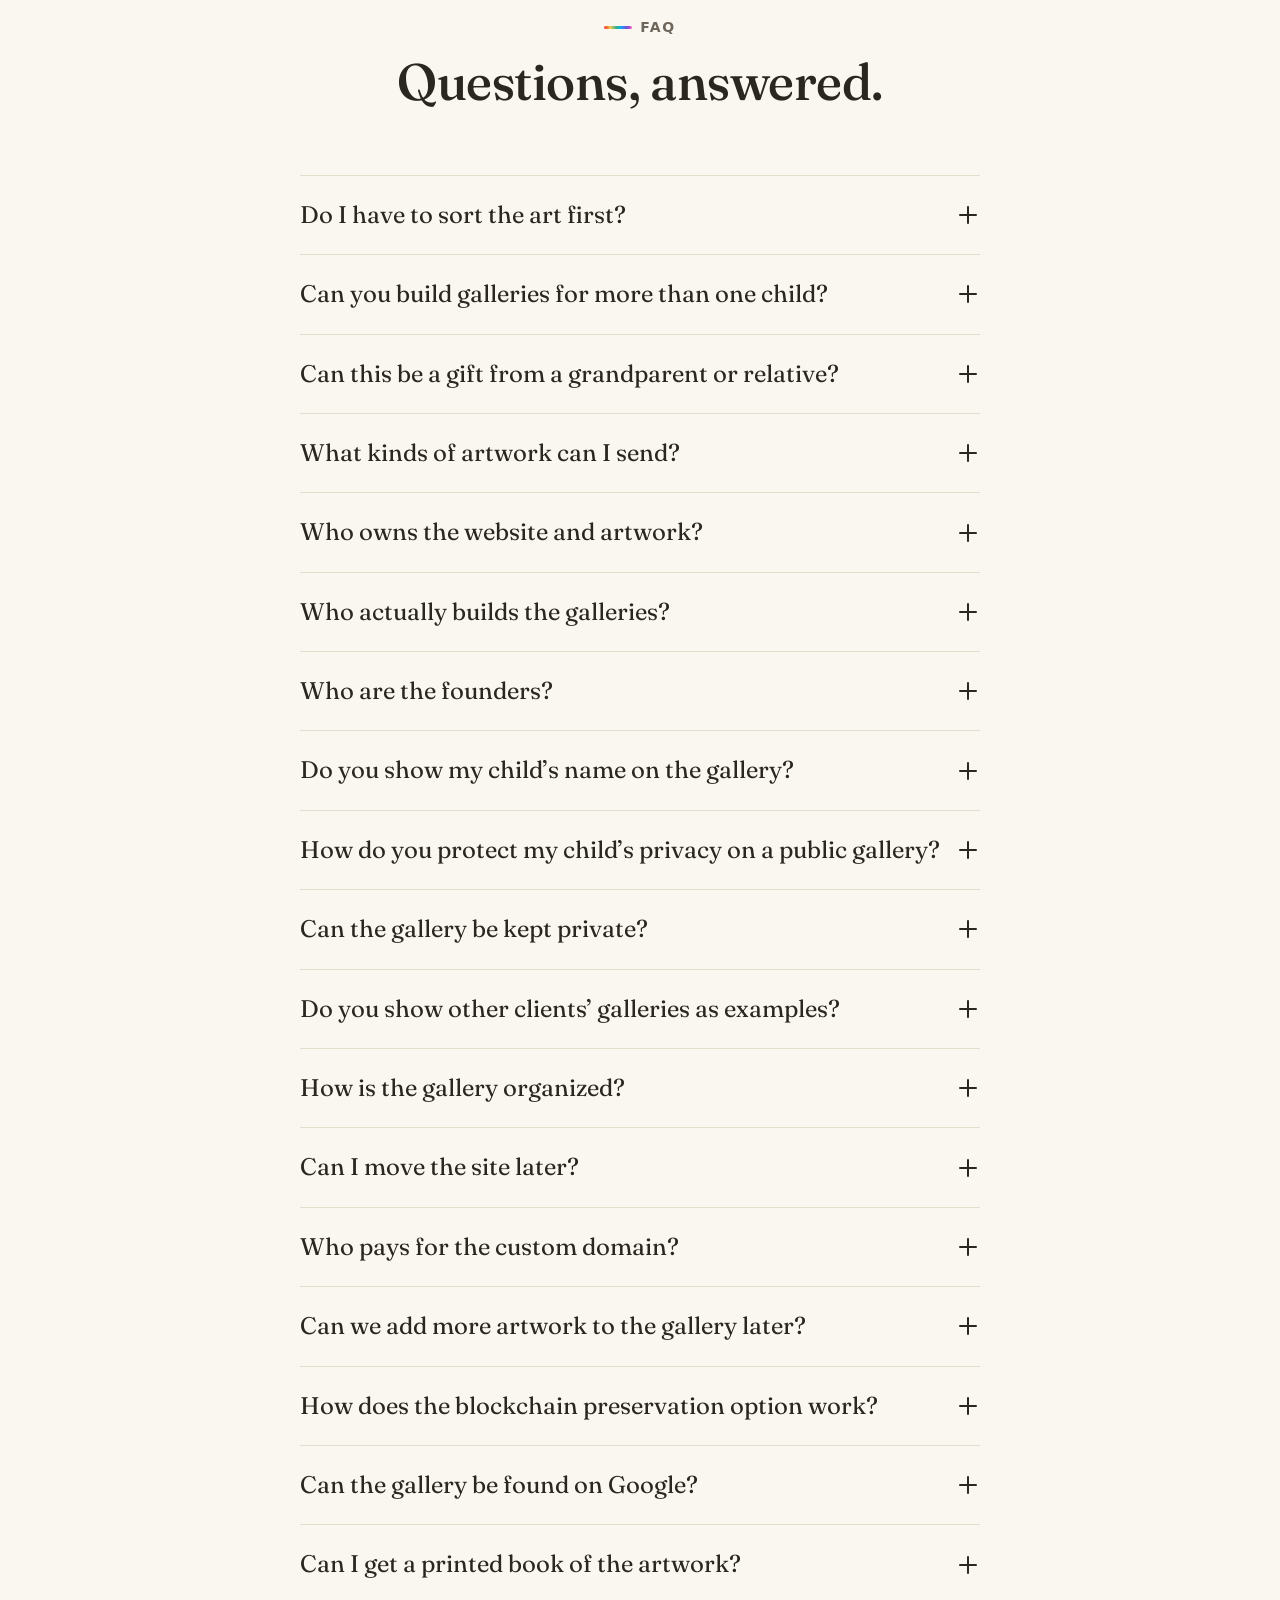
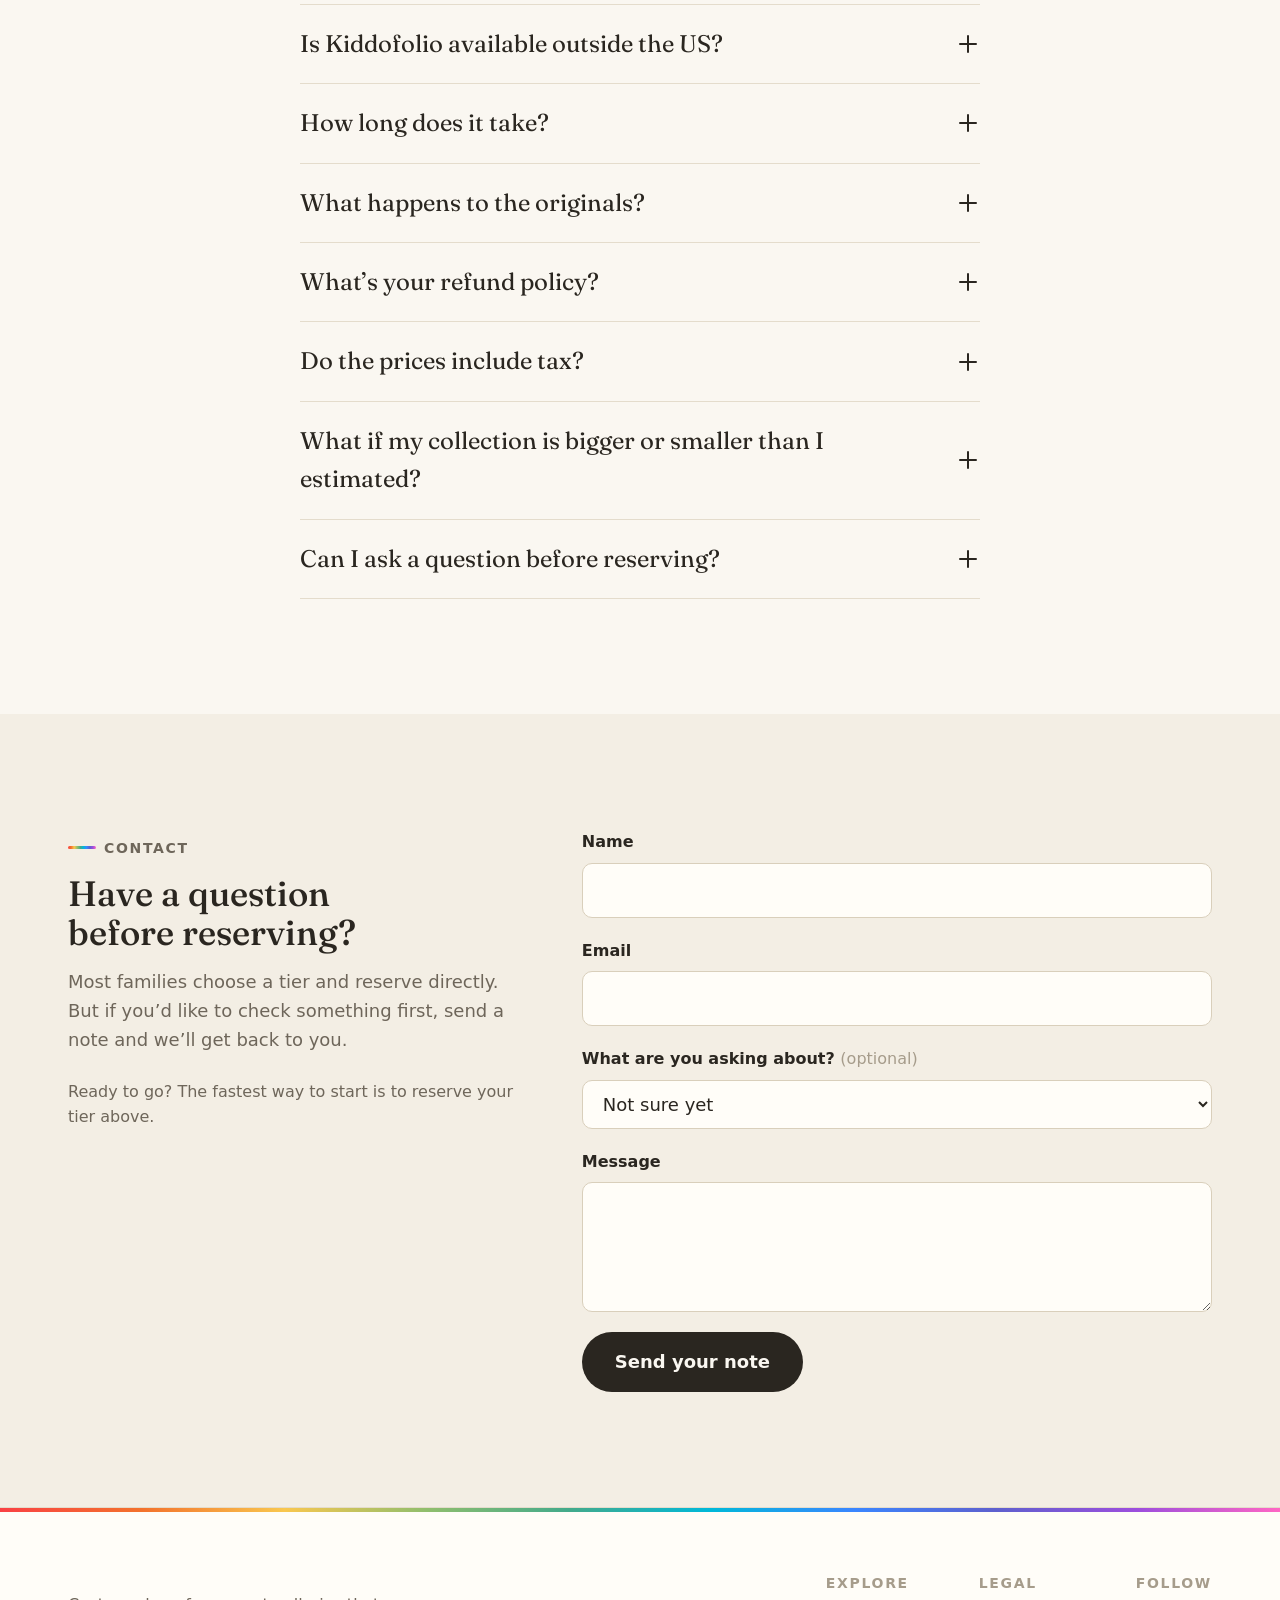
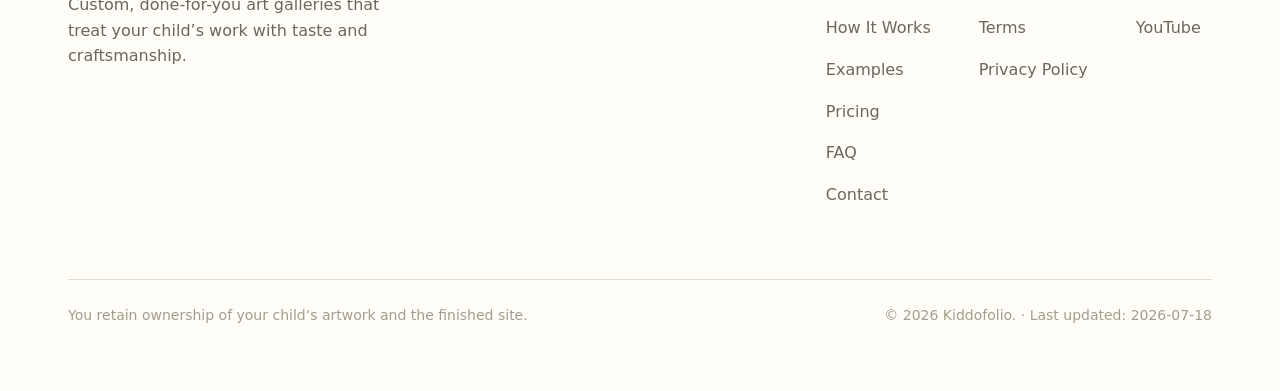
==== commit e0e59c92: "Copy edits: founder story reflow (drop 'two'/'together', move My-job sentence to end of para 2); 'bu" ====
--- a/index.html
+++ b/index.html
@@ -26,7 +26,7 @@
   <meta property="og:image:type" content="image/png" />
   <meta property="og:image:alt" content="Kiddofolio — custom art gallery websites that turn kids' drawings and paintings into a keepsake site." />
   <meta property="og:locale" content="en_US" />
-  <meta property="og:updated_time" content="2026-07-18T11:00:00-04:00" />
+  <meta property="og:updated_time" content="2026-07-18T11:30:00-04:00" />
   <meta property="og:see_also" content="https://willamonet.com" />
   <meta property="og:see_also" content="https://grayjfolio.com" />
   <meta property="og:see_also" content="https://www.youtube.com/@Kiddofolio" />
@@ -358,7 +358,7 @@
           "name": "Can I get a printed book of the artwork?",
           "acceptedAnswer": {
             "@type": "Answer",
-            "text": "Yes — a printed keepsake book is included with the Signature and Legacy tiers, and available on request for Starter. To be clear, there are two separate physical things: your original artwork always comes back in a keepsake archival box, and the book is a bound printing of the gallery scans — a reproduction to keep on the shelf or give as a gift, not the originals. You choose how many pieces to include, and we handle the design and printing. If you’re on Starter and want the book, just tell us and we’ll include it in your quote with the size and page options."
+            "text": "Yes — a printed keepsake book is included with the Signature and Legacy tiers, and available on request for Starter. To be clear, there are two separate physical things: your original artwork always comes back in a keepsake archival box, and the book is a bound printing of the gallery-scans — a reproduction to keep on the shelf or give as a gift, not the originals. You choose how many pieces to include, and we handle the design and printing. If you’re on Starter and want the book, just tell us and we’ll include it in your quote with the size and page options."
           }
         },
         {
@@ -590,7 +590,7 @@
         <div class="section-head section-head--center reveal">
           <span class="eyebrow">Public, and thoughtful about it</span>
           <h2>A real home online &mdash; without oversharing your child.</h2>
-          <p>A Kiddofolio gallery is public and shareable by design &mdash; that&rsquo;s what makes it easy to send to grandparents and relatives and gives your child a small web presence they can grow into. We build every gallery thoughtfully, with care about what&rsquo;s shown.</p>
+          <p>A Kiddofolio gallery is public and shareable by design &mdash; that&rsquo;s what makes it easy to send to grandparents and relatives and gives your child a small web presence they can grow into. It&rsquo;s also anonymous: public to view, but never tied to your child&rsquo;s identity. We build every gallery thoughtfully, with care about what&rsquo;s shown.</p>
         </div>
         <div class="privacy-grid">
           <div class="privacy-item reveal" style="--own-color: var(--rb-7)">
@@ -658,7 +658,7 @@
               <li><svg viewBox="0 0 24 24" fill="none" stroke="currentColor" stroke-width="2.4" stroke-linecap="round" stroke-linejoin="round"><path d="M20 6L9 17l-5-5"/></svg> Room for up to 4&times; more pieces than Starter</li>
               <li><svg viewBox="0 0 24 24" fill="none" stroke="currentColor" stroke-width="2.4" stroke-linecap="round" stroke-linejoin="round"><path d="M20 6L9 17l-5-5"/></svg> Custom domain included &mdash; covered for the first 5 years</li>
               <li><svg viewBox="0 0 24 24" fill="none" stroke="currentColor" stroke-width="2.4" stroke-linecap="round" stroke-linejoin="round"><path d="M20 6L9 17l-5-5"/></svg> Thoughtful organization by age, school year, calendar year, theme, or collection</li>
-              <li><svg viewBox="0 0 24 24" fill="none" stroke="currentColor" stroke-width="2.4" stroke-linecap="round" stroke-linejoin="round"><path d="M20 6L9 17l-5-5"/></svg> A printed keepsake book &mdash; the gallery scans bound into a physical book to keep or gift</li>
+              <li><svg viewBox="0 0 24 24" fill="none" stroke="currentColor" stroke-width="2.4" stroke-linecap="round" stroke-linejoin="round"><path d="M20 6L9 17l-5-5"/></svg> A printed keepsake book &mdash; the gallery-scans bound into a physical book to keep or gift</li>
             </ul>
             <a class="btn btn--primary btn--block" href="https://buy.stripe.com/6oU14h5QX1FZf3E7Btes007">Reserve for $1,625</a>
           </article>
@@ -676,7 +676,7 @@
             </dl>
             <ul class="tier__features" role="list">
               <li><svg viewBox="0 0 24 24" fill="none" stroke="currentColor" stroke-width="2.4" stroke-linecap="round" stroke-linejoin="round"><path d="M20 6L9 17l-5-5"/></svg> Everything in Signature</li>
-              <li><svg viewBox="0 0 24 24" fill="none" stroke="currentColor" stroke-width="2.4" stroke-linecap="round" stroke-linejoin="round"><path d="M20 6L9 17l-5-5"/></svg> Send us everything you have, we hand-pick and sequence your strongest pieces</li>
+              <li><svg viewBox="0 0 24 24" fill="none" stroke="currentColor" stroke-width="2.4" stroke-linecap="round" stroke-linejoin="round"><path d="M20 6L9 17l-5-5"/></svg> Send us everything you have, we choose and sequence your strongest pieces</li>
             </ul>
             <a class="btn btn--ghost btn--block" href="https://buy.stripe.com/dRmaER6V14SbcVw7Btes008">Reserve for $2,375</a>
           </article>
@@ -702,7 +702,6 @@
 
         <div class="pricing-notes reveal">
           <p>A 50% nonrefundable deposit reserves your project and starts the process. The remaining 50% is due after you approve the finished site and before publication.</p>
-          <p>If your collection falls outside the selected tier, we&rsquo;ll confirm any adjustment before sending your box.</p>
           <p>The price you see is the price you pay &mdash; no sales tax added at checkout.</p>
           <p>US addresses only.</p>
           <p>Have a question before reserving? <a href="#contact">Contact us.</a></p>
@@ -732,11 +731,11 @@
           </div>
           <div class="own-item reveal" style="--own-color: var(--rb-3)">
             <span class="own-item__mark" aria-hidden="true"><svg viewBox="0 0 24 24" fill="none" stroke="currentColor" stroke-width="1.8" stroke-linecap="round" stroke-linejoin="round"><path d="M4 7h6l2 2h8v10a2 2 0 0 1-2 2H4a2 2 0 0 1-2-2V5a2 2 0 0 1 2-2z"/></svg></span>
-            <div><h3>Originals come home.</h3><p>Every piece is returned in an organized, archival-quality keepsake box &mdash; along with a USB drive holding your complete site and all its files. At the Signature and Legacy tiers, your box also includes a printed keepsake book: a bound volume of the gallery scans.</p></div>
+            <div><h3>Originals come home.</h3><p>Every piece is returned in an organized, archival-quality keepsake box &mdash; along with a USB drive holding your complete site and all its files. At the Signature and Legacy tiers, your box also includes a printed keepsake book: a bound volume of the gallery-scans.</p></div>
           </div>
           <div class="own-item reveal" style="--own-color: var(--rb-9)">
             <span class="own-item__mark" aria-hidden="true"><svg viewBox="0 0 24 24" fill="none" stroke="currentColor" stroke-width="1.8" stroke-linecap="round" stroke-linejoin="round"><path d="M12 20V10M12 10l-3.5 2M12 10l3.5 2"/><path d="M12 4v3"/><circle cx="12" cy="12" r="9"/></svg></span>
-            <div><h3>It can grow with them.</h3><p>What starts as a preschool art gallery can grow into a portfolio or CV as your child builds more work.</p></div>
+            <div><h3>It can grow with them.</h3><p>What starts as a preschool art gallery can grow into a portfolio or CV as your child creates more work.</p></div>
           </div>
         </div>
       </div>
@@ -751,8 +750,8 @@
         <div class="founder__copy reveal">
           <span class="eyebrow">Our story</span>
           <h2>A family company.</h2>
-          <p>Kiddofolio is a family company. It began with two galleries I built for my own kids &mdash; willamonet.com for my daughter Willa, and grayjfolio.com for my son Gray. I wanted their work seen and remembered, not buried in a closet &mdash; a web presence to share and be proud of. The day Gray saw his website, he pointed and said, &ldquo;That&rsquo;s my art!&rdquo;</p>
-          <p>Willa and Gray are co-founders. They bring a child&rsquo;s eye to which pieces matter and how it should all come together &mdash; and it&rsquo;s how they&rsquo;re learning entrepreneurship, technology, and how to look after the things worth keeping. My job is working with your family and handling the design, the build, the quality, and getting it delivered right. Together, we treat every child&rsquo;s artwork with the same taste, respect, and craftsmanship you see on their websites.</p>
+          <p>Kiddofolio is a family company. It began with galleries I built for my own kids &mdash; willamonet.com for my daughter Willa, and grayjfolio.com for my son Gray. I wanted their work seen and remembered, not buried in a closet &mdash; a web presence to share and be proud of. The day Gray saw his website, he pointed and said, &ldquo;That&rsquo;s my art!&rdquo;</p>
+          <p>Willa and Gray are co-founders. They bring a child&rsquo;s eye to which pieces matter and how it should all fit &mdash; and it&rsquo;s how they&rsquo;re learning entrepreneurship, technology, and how to look after the things worth keeping. Together, we treat every child&rsquo;s artwork with the same taste, respect, and craftsmanship you see on their websites. My job is working with your family and handling the design, the build, the quality, and getting it delivered right.</p>
           <p class="sig">&mdash; Scott</p>
         </div>
       </div>
@@ -836,7 +835,7 @@
           </details>
           <details class="faq">
             <summary class="faq__q">Can I get a printed book of the artwork?<span class="faq__icon" aria-hidden="true"></span></summary>
-            <div class="faq__a"><p>Yes &mdash; a printed keepsake book is included with the Signature and Legacy tiers, and available on request for Starter. To be clear, there are two separate physical things: your <em>original</em> artwork always comes back in a keepsake archival box, and the book is a <em>bound printing of the gallery scans</em> &mdash; a reproduction to keep on the shelf or give as a gift, not the originals. You choose how many pieces to include, and we handle the design and printing. If you&rsquo;re on Starter and want the book, just tell us and we&rsquo;ll include it in your quote with the size and page options.</p></div>
+            <div class="faq__a"><p>Yes &mdash; a printed keepsake book is included with the Signature and Legacy tiers, and available on request for Starter. To be clear, there are two separate physical things: your <em>original</em> artwork always comes back in a keepsake archival box, and the book is a <em>bound printing of the gallery-scans</em> &mdash; a reproduction to keep on the shelf or give as a gift, not the originals. You choose how many pieces to include, and we handle the design and printing. If you&rsquo;re on Starter and want the book, just tell us and we&rsquo;ll include it in your quote with the size and page options.</p></div>
           </details>
           <details class="faq">
             <summary class="faq__q">Is Kiddofolio available outside the US?<span class="faq__icon" aria-hidden="true"></span></summary>
--- a/assets/css/style.css
+++ b/assets/css/style.css
@@ -455,8 +455,7 @@
 .tier__features svg { width: 18px; height: 18px; flex: none; margin-top: 2px; color: var(--tier-check, var(--rb-4)); }
 .tier .btn { margin-top: auto; }
 
-.pricing-notes { margin-top: clamp(var(--space-8), 5vw, var(--space-12)); display: grid; gap: var(--space-3); max-width: 72ch; }
-@media (max-width: 720px) { .pricing-notes { max-width: none; } }
+.pricing-notes { margin-top: clamp(var(--space-8), 5vw, var(--space-12)); display: grid; gap: var(--space-3); }
 .pricing-notes p { font-size: var(--text-sm); color: var(--color-text-muted); text-wrap: wrap; }
 .pricing-notes a { color: var(--color-cta); font-weight: 600; }
 
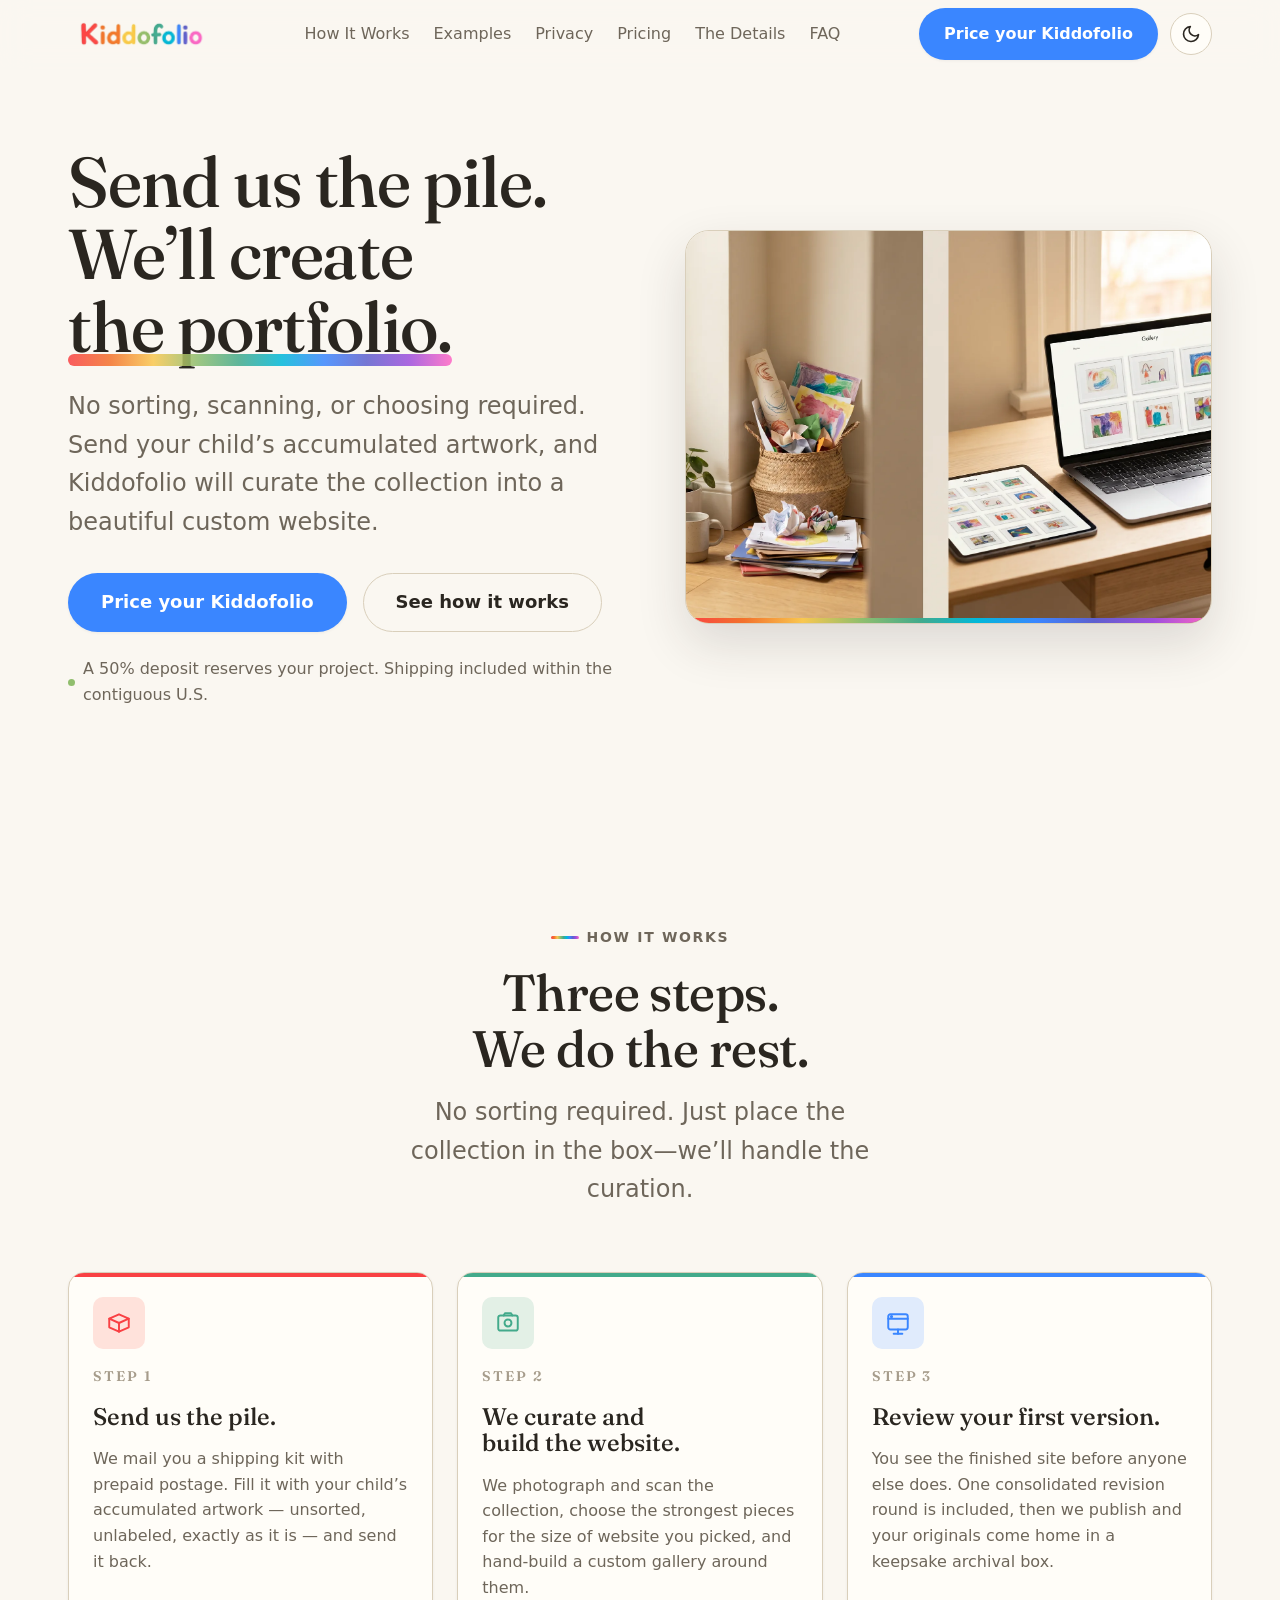
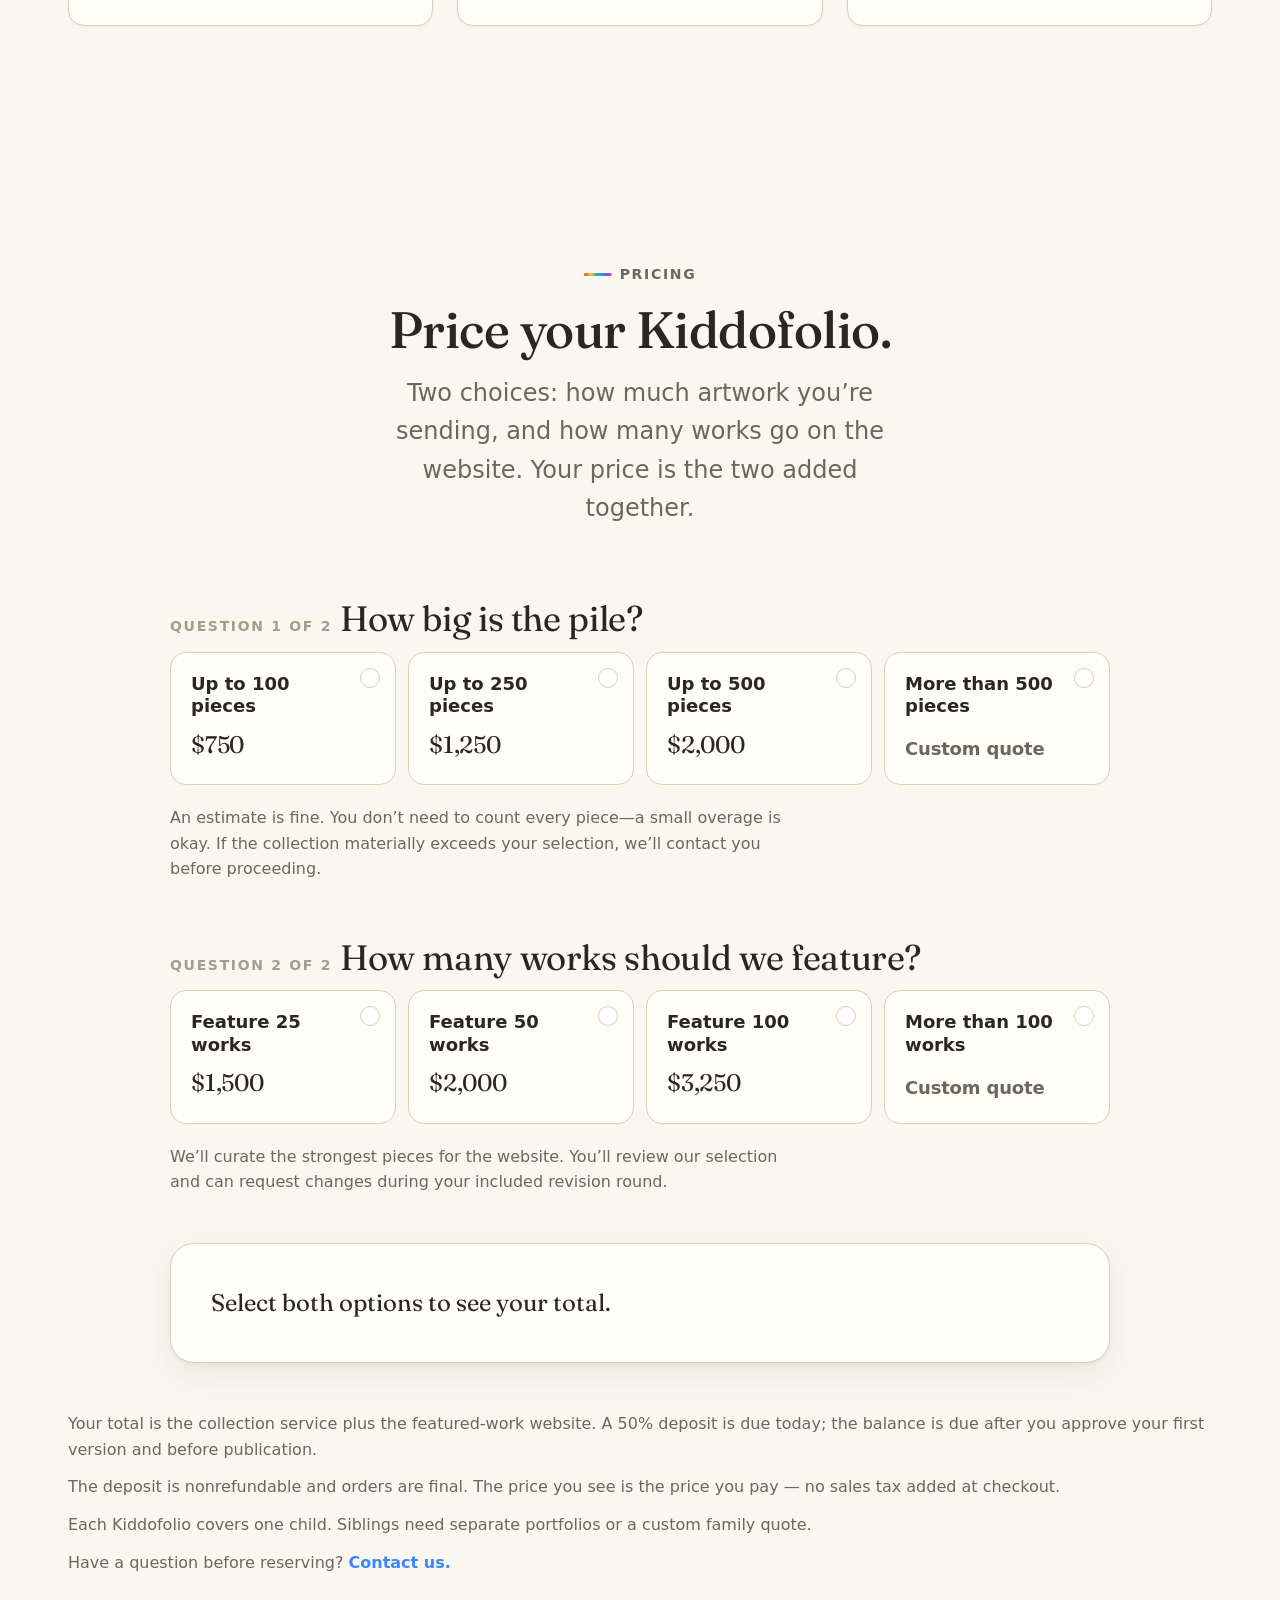
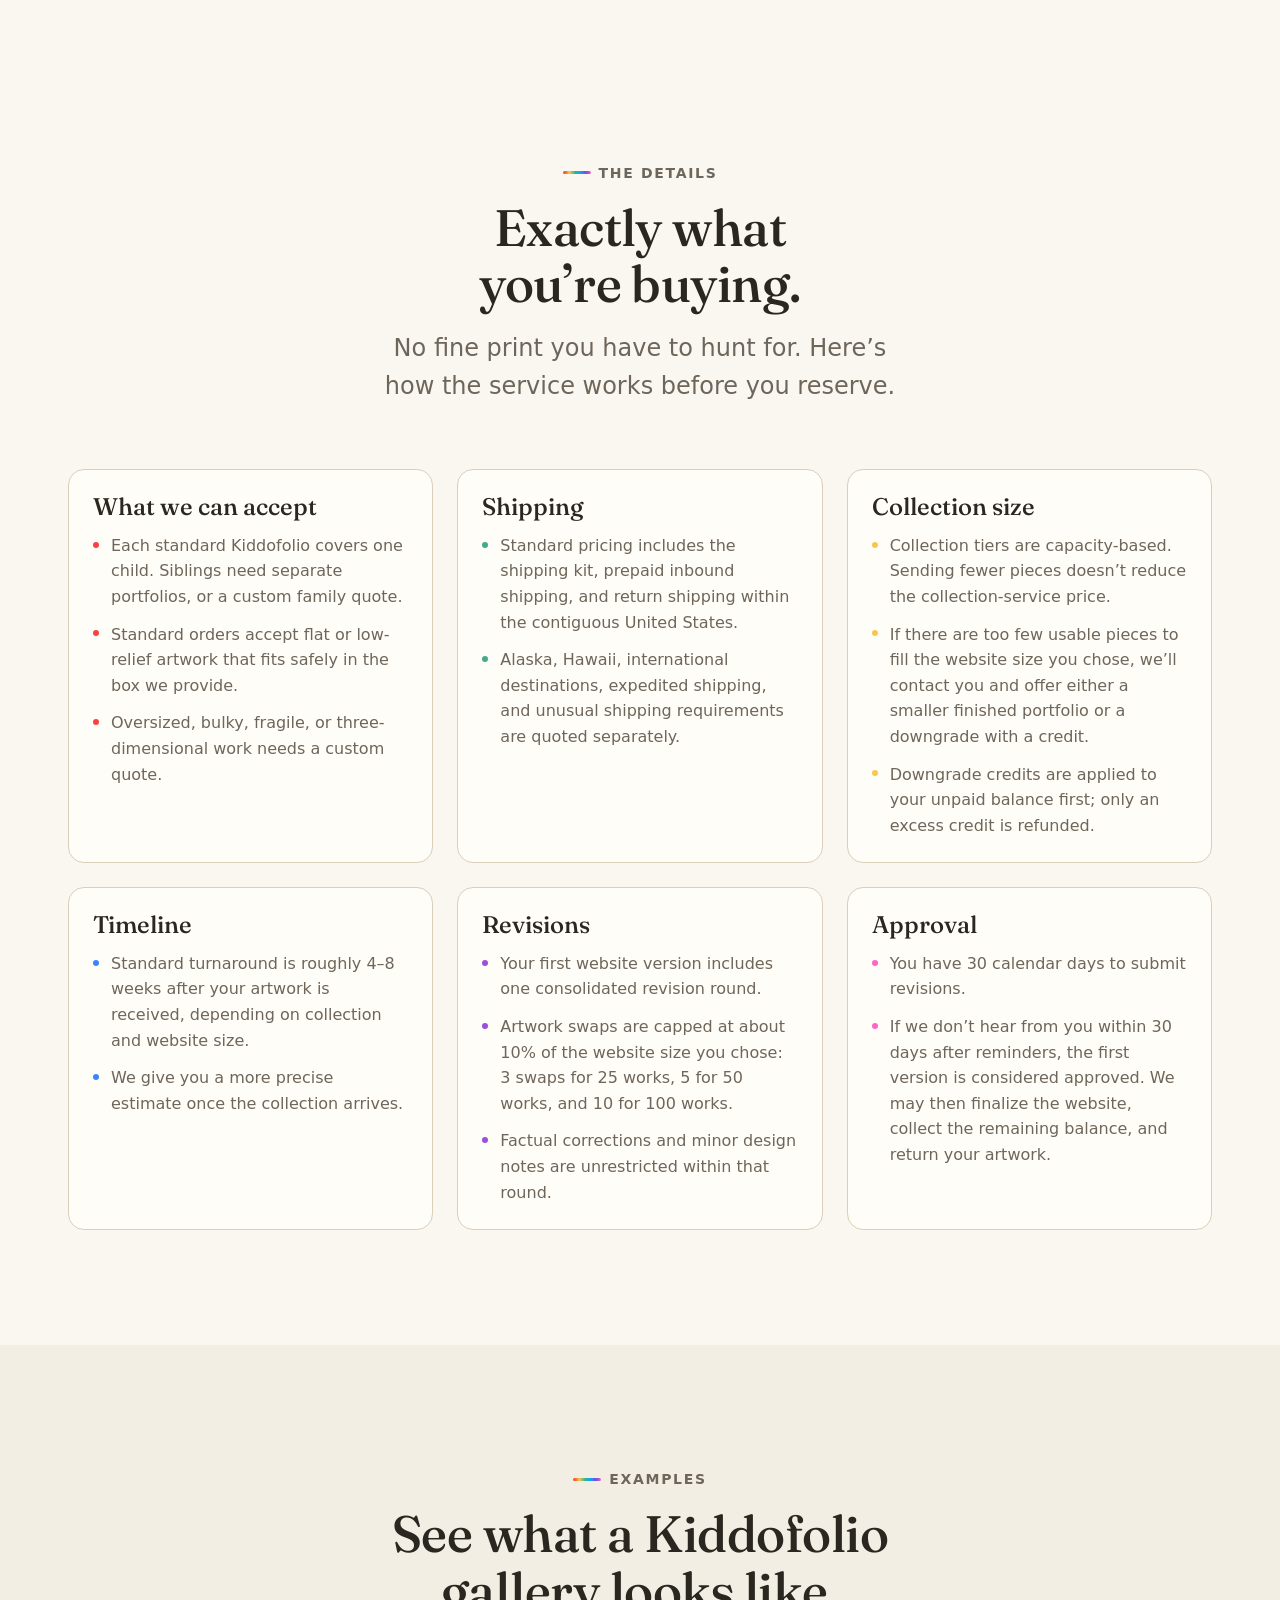
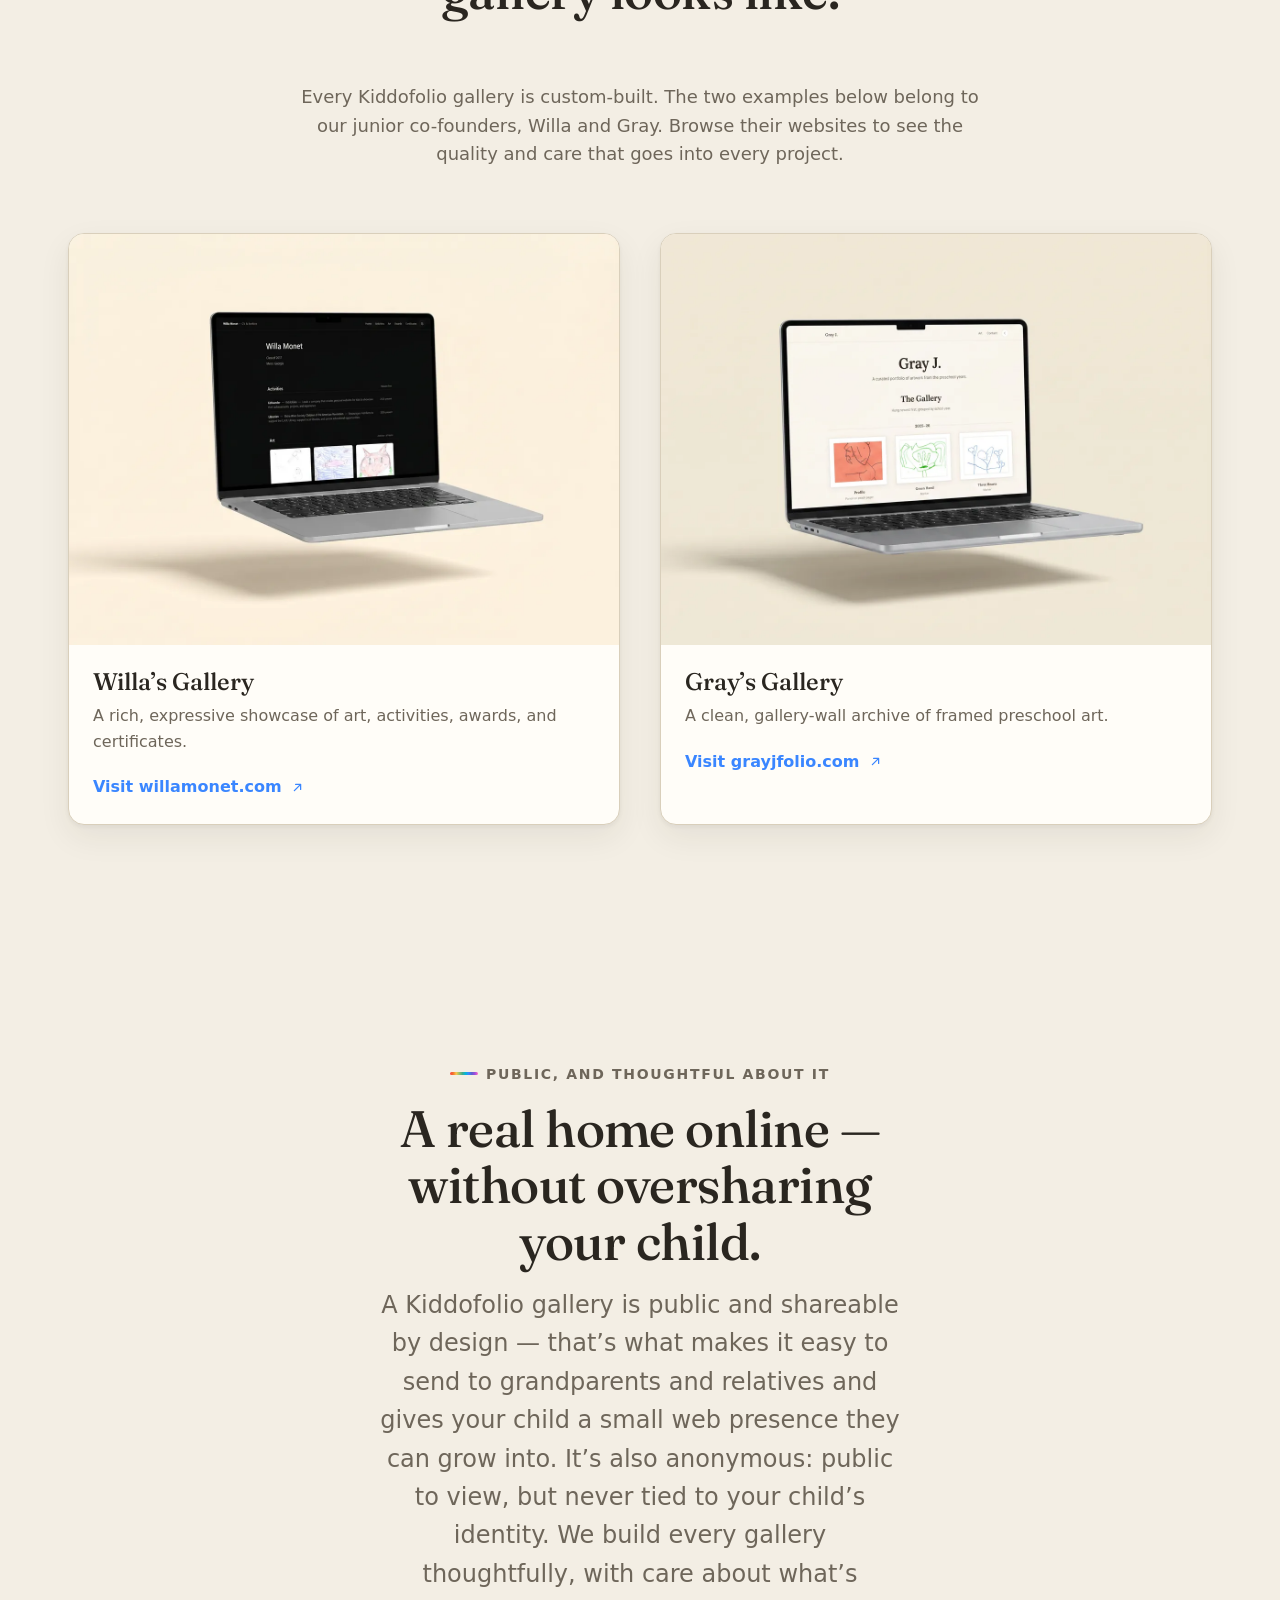
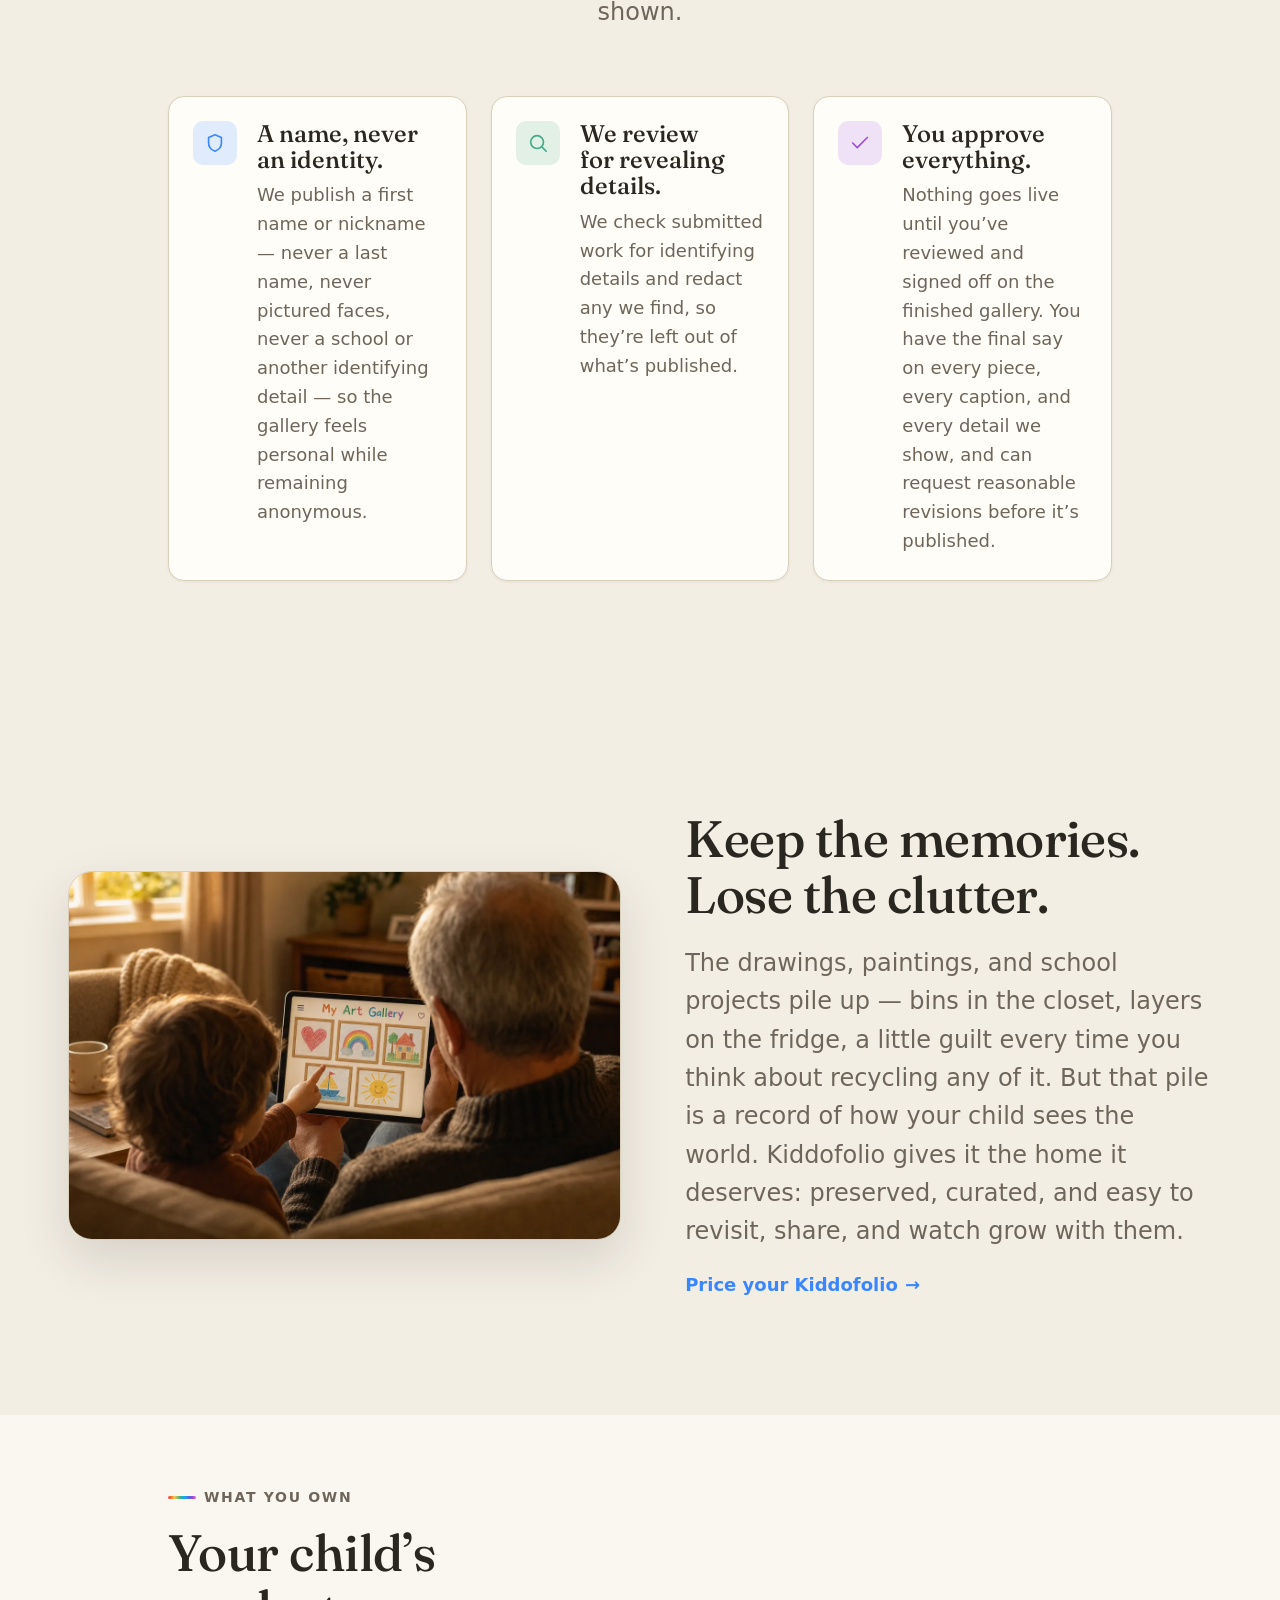
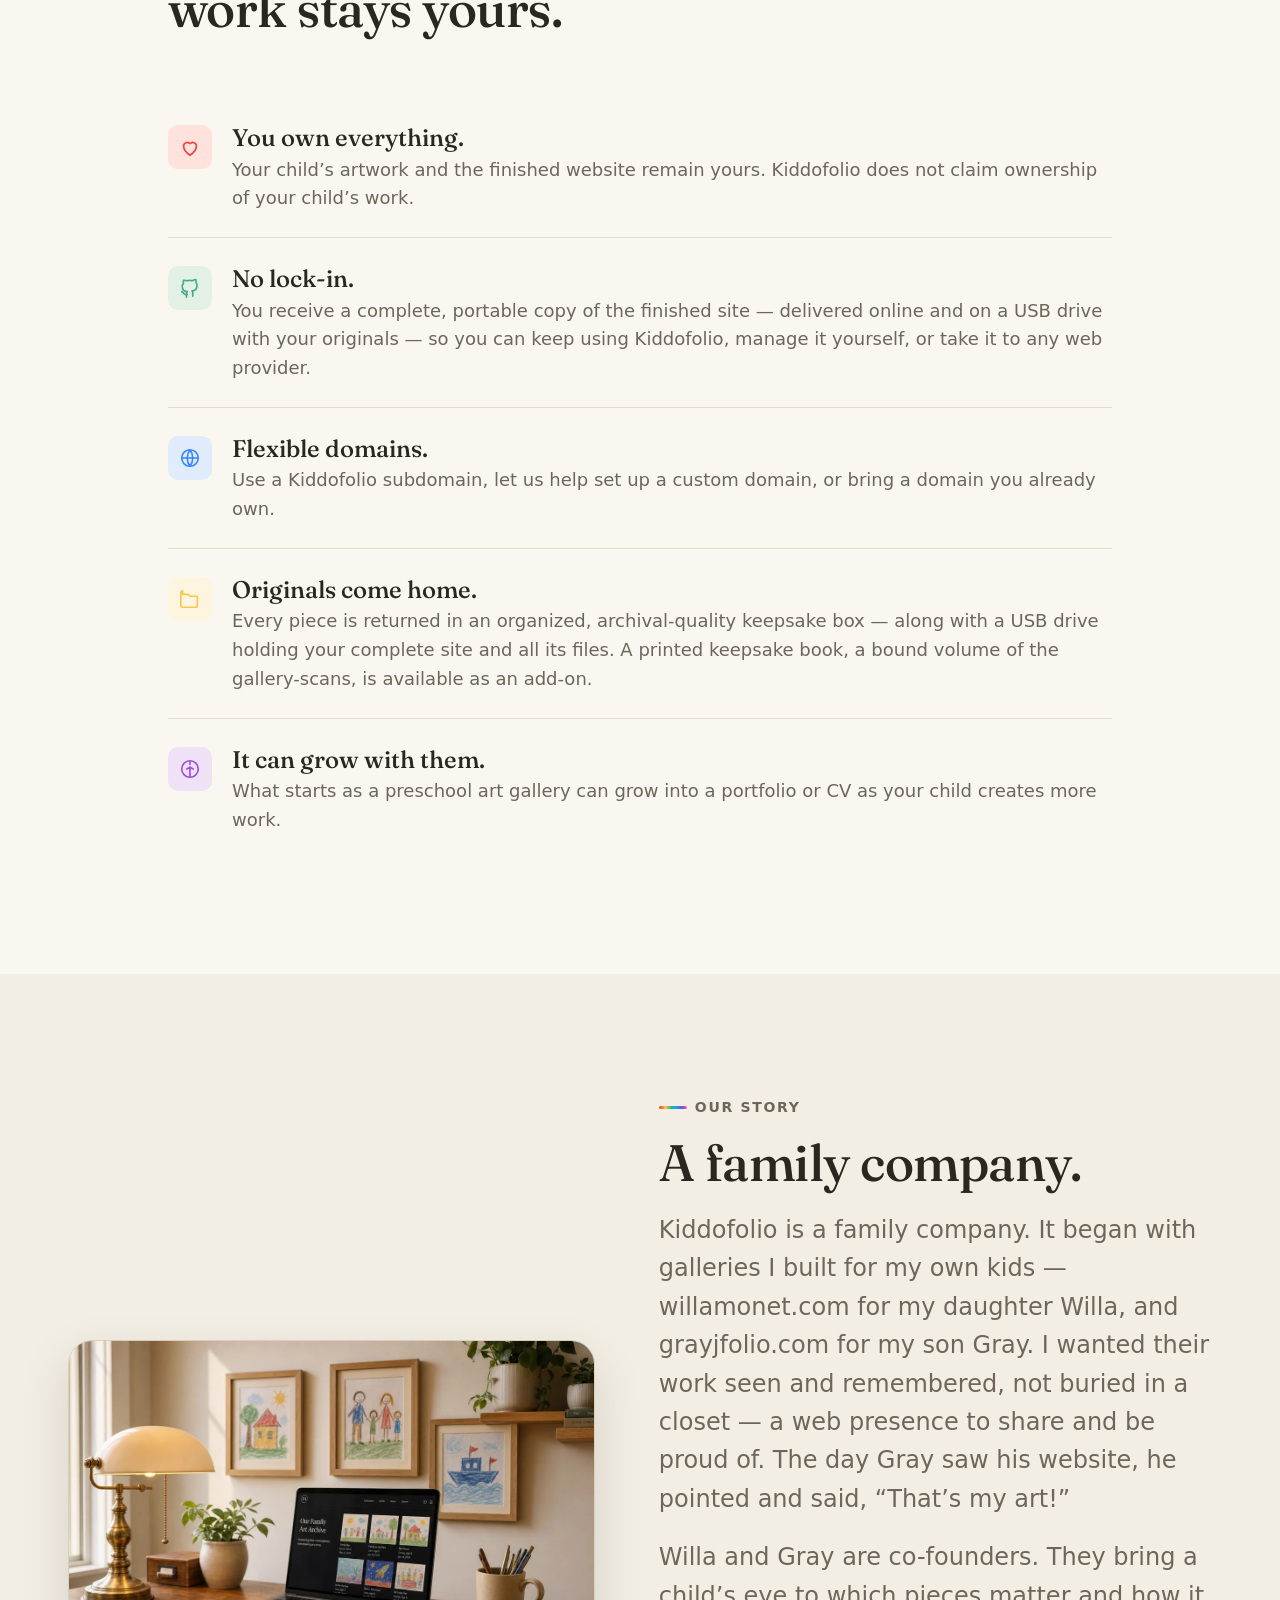
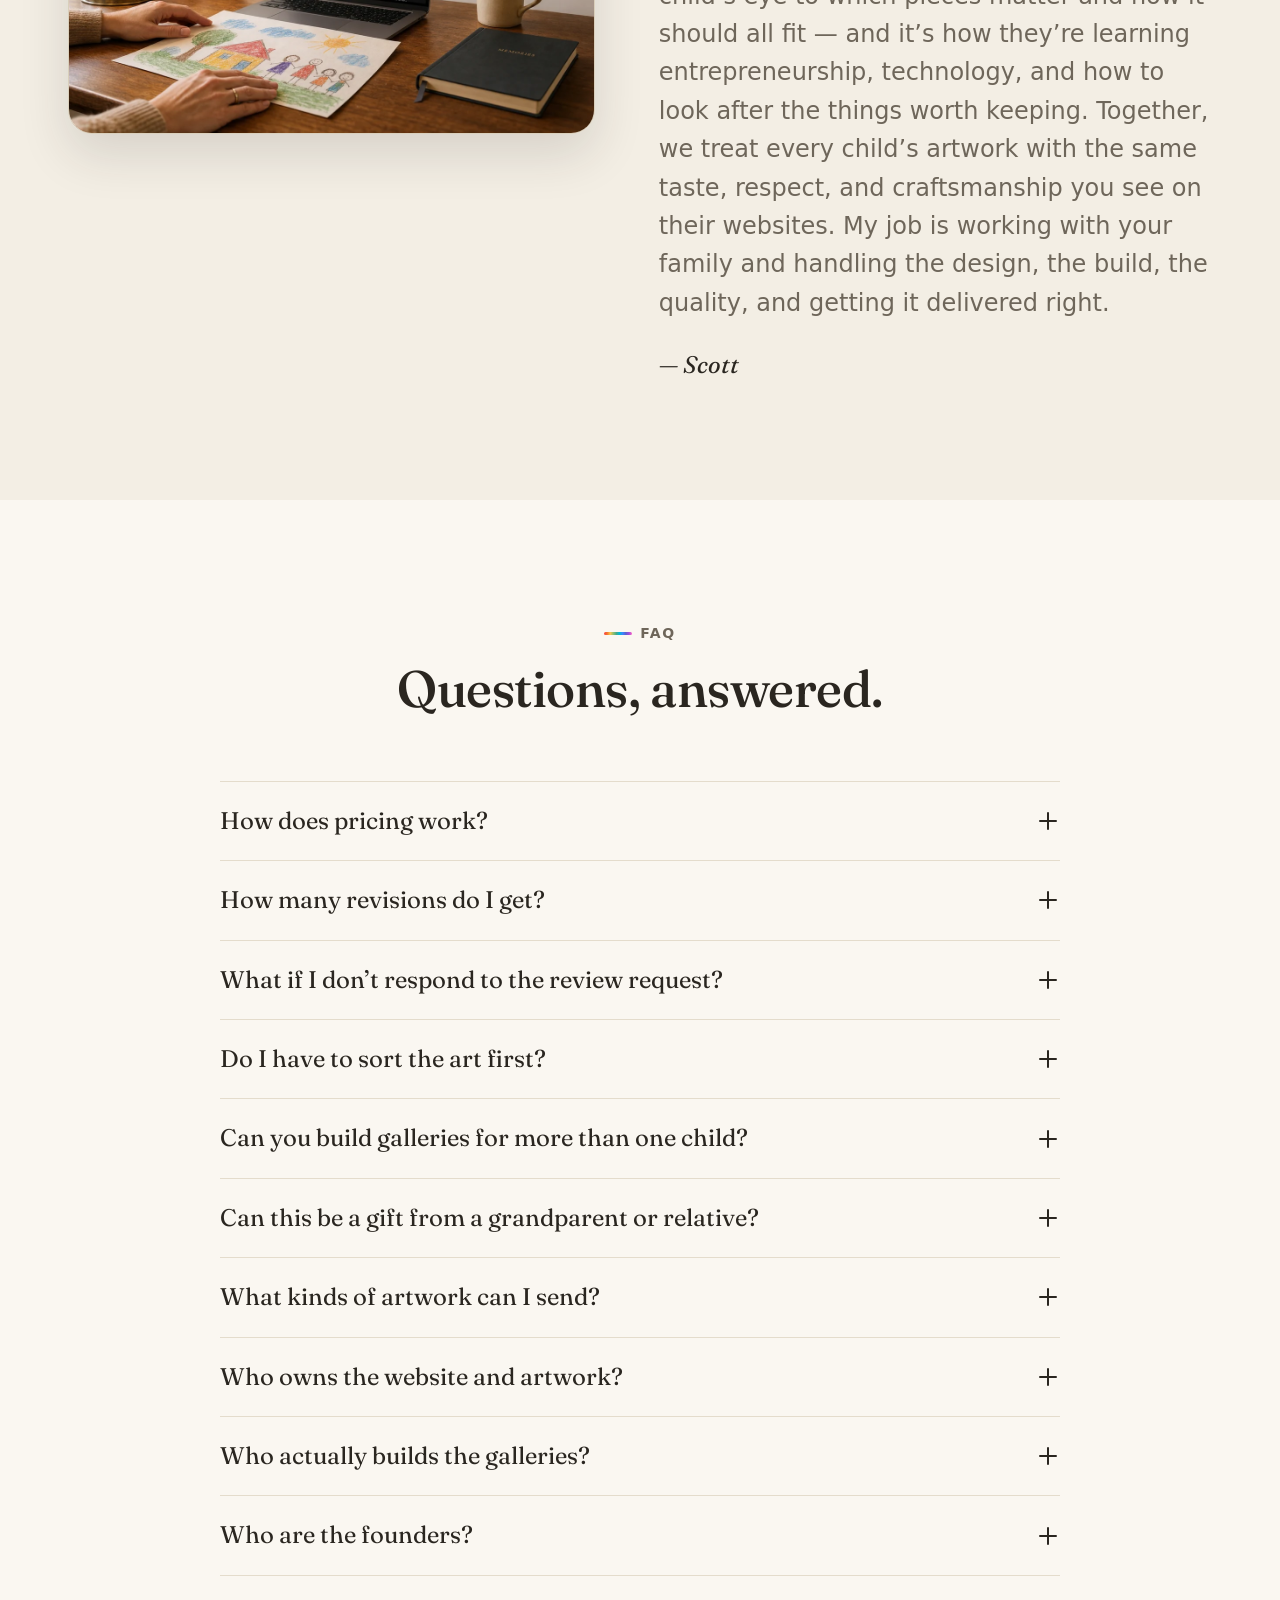
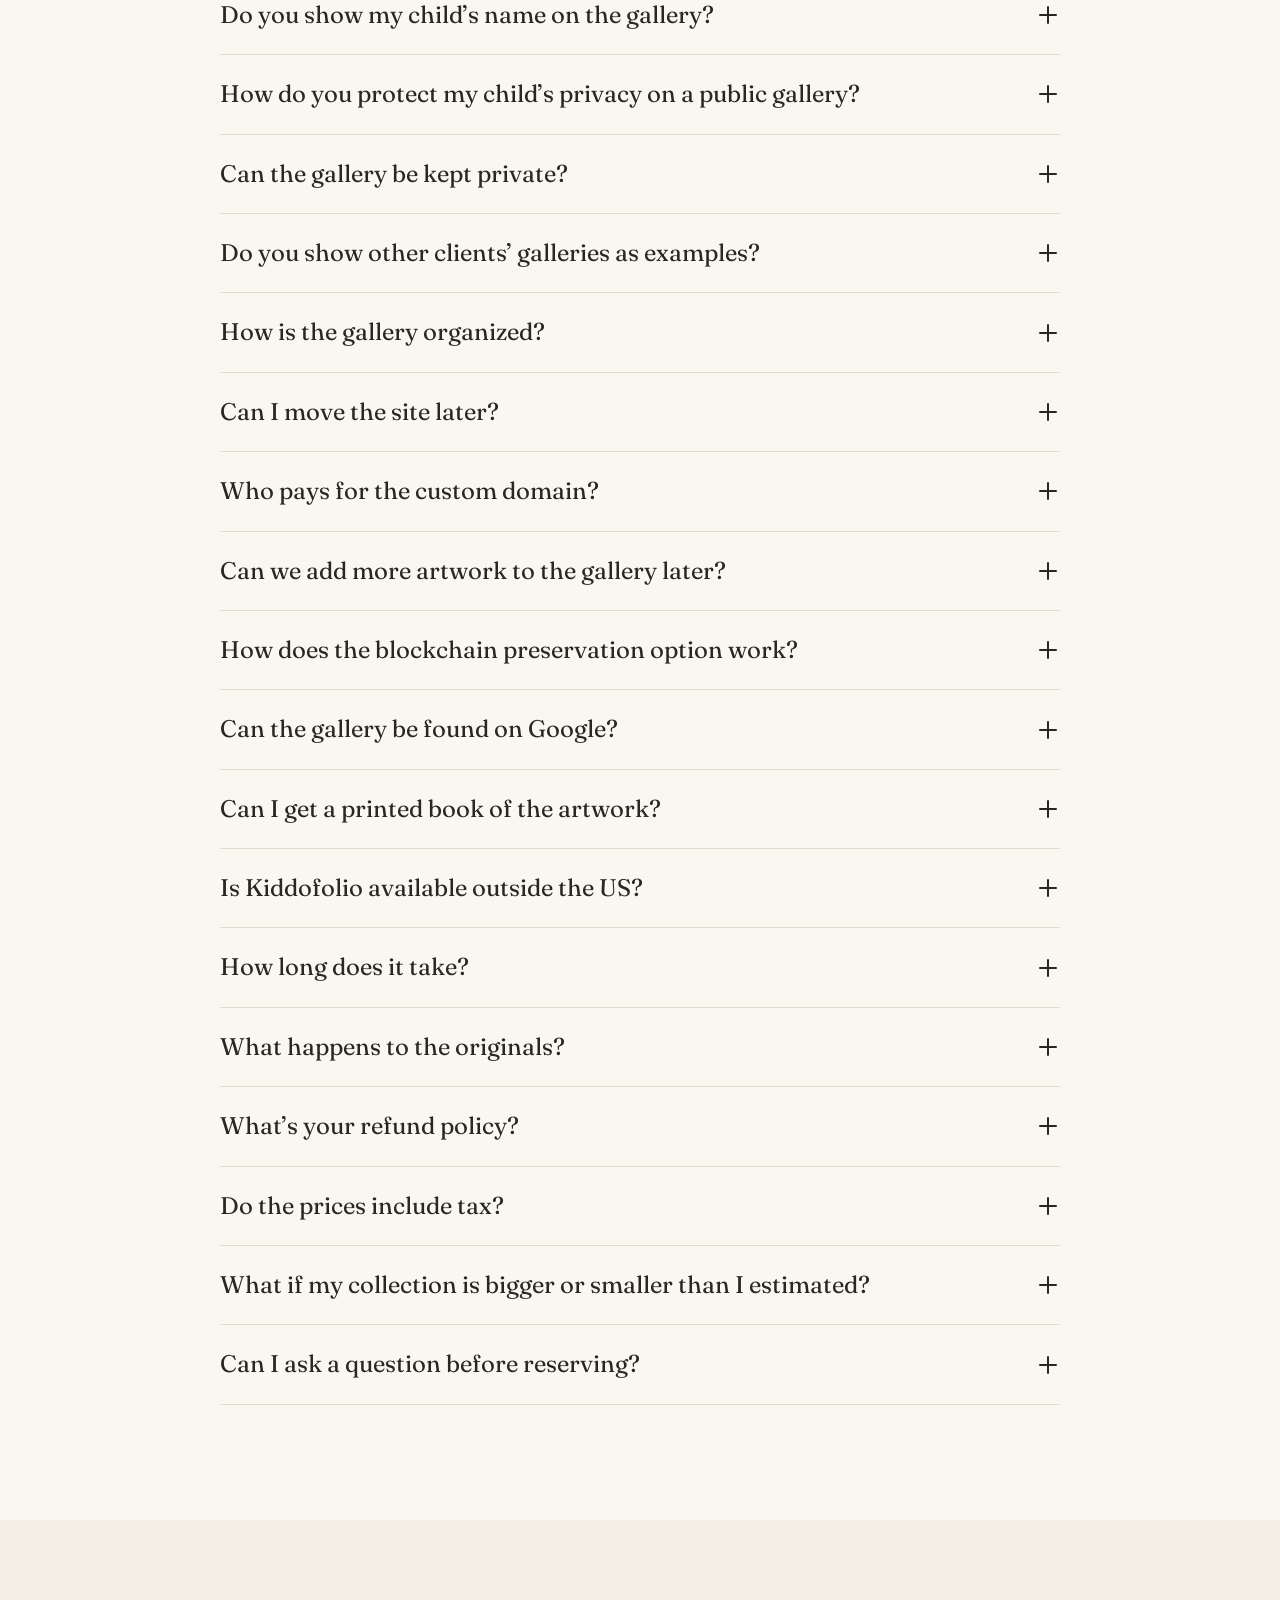
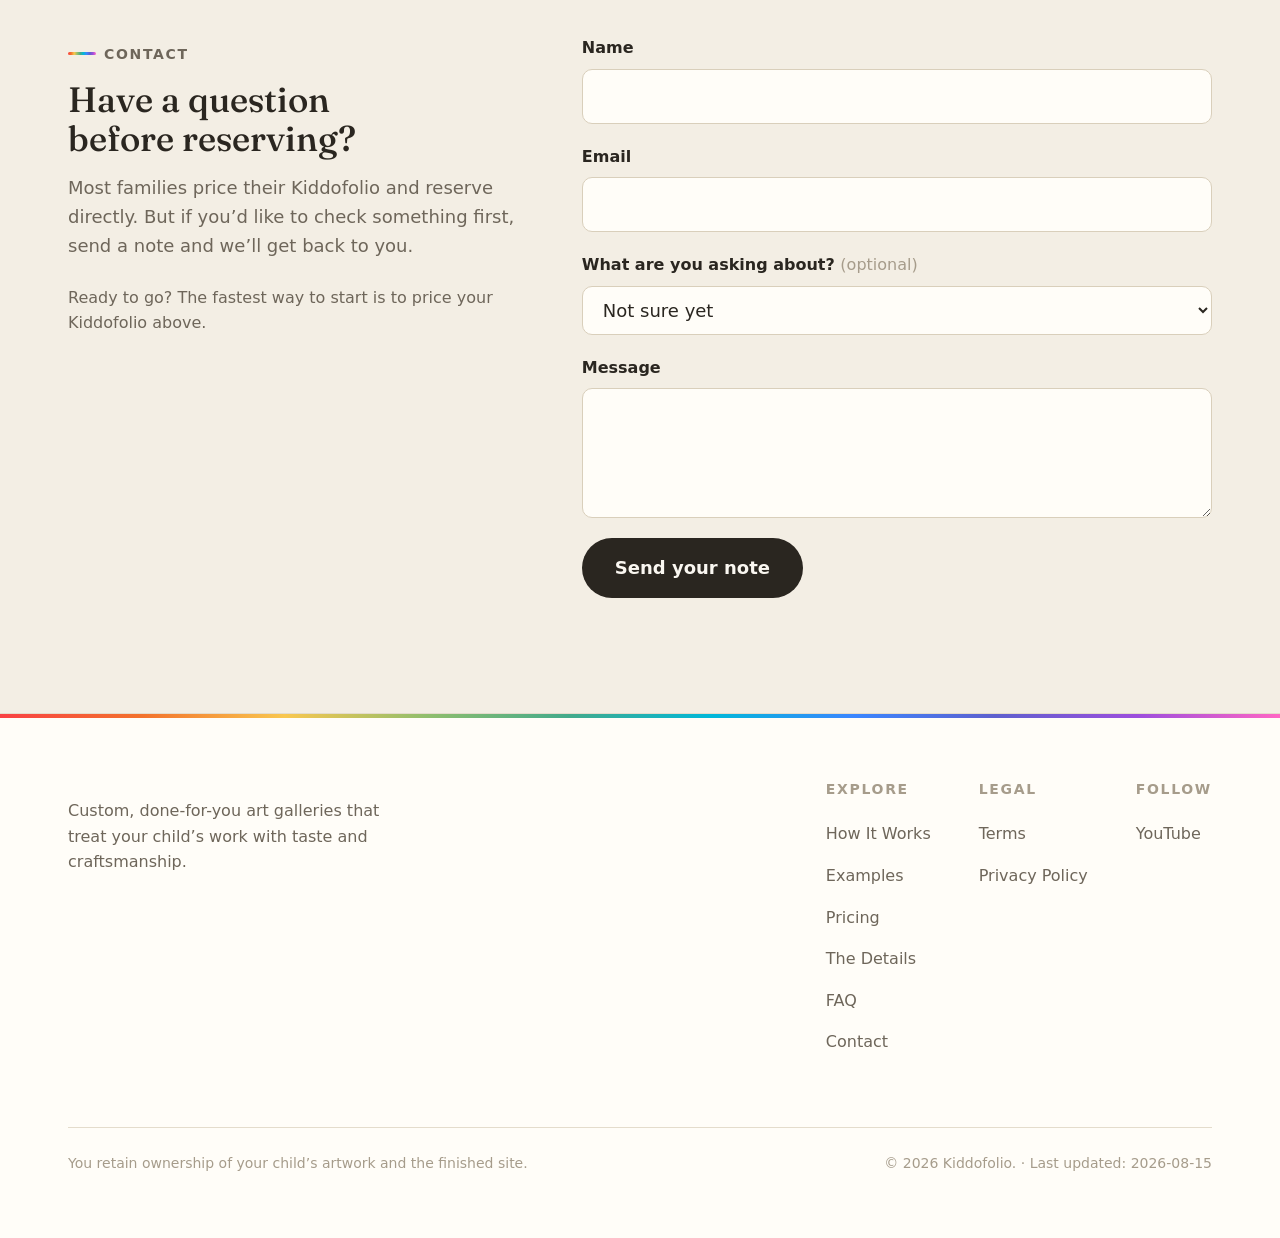
==== commit 6633d6e6: "MVP redesign: replace packages with additive two-question configurator - Hero: 'Send us the pile. We" ====
--- a/index.html
+++ b/index.html
@@ -26,7 +26,7 @@
   <meta property="og:image:type" content="image/png" />
   <meta property="og:image:alt" content="Kiddofolio — custom art gallery websites that turn kids' drawings and paintings into a keepsake site." />
   <meta property="og:locale" content="en_US" />
-  <meta property="og:updated_time" content="2026-07-18T11:30:00-04:00" />
+  <meta property="og:updated_time" content="2026-08-15T09:30:00-04:00" />
   <meta property="og:see_also" content="https://willamonet.com" />
   <meta property="og:see_also" content="https://grayjfolio.com" />
   <meta property="og:see_also" content="https://www.youtube.com/@Kiddofolio" />
@@ -119,22 +119,43 @@
       "offers": [
         {
           "@type": "Offer",
-          "name": "Starter Gallery",
-          "price": "2250",
+          "name": "Collection service \u2014 up to 100 pieces",
+          "price": "750",
           "priceCurrency": "USD",
           "url": "https://kiddofolio.com/#pricing"
         },
         {
           "@type": "Offer",
-          "name": "Signature Gallery",
-          "price": "3250",
+          "name": "Collection service \u2014 up to 250 pieces",
+          "price": "1250",
           "priceCurrency": "USD",
           "url": "https://kiddofolio.com/#pricing"
         },
         {
           "@type": "Offer",
-          "name": "Legacy Gallery",
-          "price": "4750",
+          "name": "Collection service \u2014 up to 500 pieces",
+          "price": "2000",
+          "priceCurrency": "USD",
+          "url": "https://kiddofolio.com/#pricing"
+        },
+        {
+          "@type": "Offer",
+          "name": "Featured-work website \u2014 25 works",
+          "price": "1500",
+          "priceCurrency": "USD",
+          "url": "https://kiddofolio.com/#pricing"
+        },
+        {
+          "@type": "Offer",
+          "name": "Featured-work website \u2014 50 works",
+          "price": "2000",
+          "priceCurrency": "USD",
+          "url": "https://kiddofolio.com/#pricing"
+        },
+        {
+          "@type": "Offer",
+          "name": "Featured-work website \u2014 100 works",
+          "price": "3250",
           "priceCurrency": "USD",
           "url": "https://kiddofolio.com/#pricing"
         }
@@ -142,76 +163,54 @@
       "@id": "https://kiddofolio.com/#service",
       "hasOfferCatalog": {
         "@type": "OfferCatalog",
-        "name": "Add-Ons",
+        "name": "Custom quotes",
         "itemListElement": [
           {
             "@type": "Offer",
-            "name": "Ongoing updates — add new artwork on a quarterly or semesterly schedule",
+            "name": "Collections of more than 500 pieces",
             "priceCurrency": "USD",
-            "description": "Priced per option; added to any tier by custom quote."
+            "description": "Priced individually by custom quote."
           },
           {
             "@type": "Offer",
-            "name": "A family site — multiple children's galleries together in one place",
+            "name": "Websites featuring more than 100 works",
             "priceCurrency": "USD",
-            "description": "Priced per option; added to any tier by custom quote."
+            "description": "Priced individually by custom quote."
           },
           {
             "@type": "Offer",
-            "name": "Extra capacity — galleries with more than 100 pieces",
+            "name": "Oversized, bulky, fragile, or three-dimensional artwork",
             "priceCurrency": "USD",
-            "description": "Priced per option; added to any tier by custom quote."
+            "description": "Priced individually by custom quote."
           },
           {
             "@type": "Offer",
-            "name": "A CV-style gallery — activities & roles, writings, awards, and certificates",
+            "name": "Family quote covering multiple children",
             "priceCurrency": "USD",
-            "description": "Priced per option; added to any tier by custom quote."
+            "description": "Priced individually by custom quote."
           },
           {
             "@type": "Offer",
-            "name": "Search-engine optimization",
+            "name": "Shipping outside the contiguous United States or expedited shipping",
             "priceCurrency": "USD",
-            "description": "Priced per option; added to any tier by custom quote."
-          },
-          {
-            "@type": "Offer",
-            "name": "3D & oversized pieces, where feasible",
-            "priceCurrency": "USD",
-            "description": "Priced per option; added to any tier by custom quote."
-          },
-          {
-            "@type": "Offer",
-            "name": "Blockchain preservation for lasting provenance",
-            "priceCurrency": "USD",
-            "description": "Priced per option; added to any tier by custom quote."
+            "description": "Priced individually by custom quote."
           }
         ]
       }
     },
     {
       "@type": "ItemList",
-      "@id": "https://kiddofolio.com/#tiers",
-      "name": "Kiddofolio gallery tiers",
+      "@id": "https://kiddofolio.com/#options",
+      "name": "Kiddofolio pricing options",
       "itemListElement": [
-        {
-          "@type": "ListItem",
-          "position": 1,
-          "name": "Starter Gallery",
-          "url": "https://kiddofolio.com/#pricing"
-        },
-        {
-          "@type": "ListItem",
-          "position": 2,
-          "name": "Signature Gallery",
-          "url": "https://kiddofolio.com/#pricing"
-        },
-        {
-          "@type": "ListItem",
-          "position": 3,
-          "name": "Legacy Gallery",
-          "url": "https://kiddofolio.com/#pricing"
-        }
+        { "@type": "ListItem", "position": 1, "name": "Up to 100 pieces", "url": "https://kiddofolio.com/#pricing" },
+        { "@type": "ListItem", "position": 2, "name": "Up to 250 pieces", "url": "https://kiddofolio.com/#pricing" },
+        { "@type": "ListItem", "position": 3, "name": "Up to 500 pieces", "url": "https://kiddofolio.com/#pricing" },
+        { "@type": "ListItem", "position": 4, "name": "More than 500 pieces", "url": "https://kiddofolio.com/#pricing" },
+        { "@type": "ListItem", "position": 5, "name": "Feature 25 works", "url": "https://kiddofolio.com/#pricing" },
+        { "@type": "ListItem", "position": 6, "name": "Feature 50 works", "url": "https://kiddofolio.com/#pricing" },
+        { "@type": "ListItem", "position": 7, "name": "Feature 100 works", "url": "https://kiddofolio.com/#pricing" },
+        { "@type": "ListItem", "position": 8, "name": "More than 100 works", "url": "https://kiddofolio.com/#pricing" }
       ]
     },
     {
@@ -219,10 +218,34 @@
       "mainEntity": [
         {
           "@type": "Question",
+          "name": "How does pricing work?",
+          "acceptedAnswer": {
+            "@type": "Answer",
+            "text": "Your price is two choices added together: a collection service price based on how big the pile is, and a website price based on how many works we feature. Both are shown in the configurator, and the total updates as soon as you pick. A 50% deposit is due today and the balance is due after you approve your first version. Shipping is included within the contiguous U.S."
+          }
+        },
+        {
+          "@type": "Question",
+          "name": "How many revisions do I get?",
+          "acceptedAnswer": {
+            "@type": "Answer",
+            "text": "Your first website version includes one consolidated revision round. Artwork swaps are capped at about 10% of the website size you chose — 3 swaps for 25 works, 5 for 50 works, and 10 for 100 works. Factual corrections and minor design notes are unrestricted within that round."
+          }
+        },
+        {
+          "@type": "Question",
+          "name": "What if I don’t respond to the review request?",
+          "acceptedAnswer": {
+            "@type": "Answer",
+            "text": "You have 30 calendar days to submit revisions. If we don’t hear from you within 30 days after reminders, the first version is considered approved. We may then finalize the website, collect the remaining balance, and return your artwork."
+          }
+        },
+        {
+          "@type": "Question",
           "name": "Do I have to sort the art first?",
           "acceptedAnswer": {
             "@type": "Answer",
-            "text": "No. You can send your favorites or a full batch. Depending on your tier, we can curate the strongest pieces for you."
+            "text": "No. That’s the whole idea — send the pile exactly as it is. No sorting required. Just place the collection in the box and we’ll handle the curation, choosing the strongest pieces for the website size you picked."
           }
         },
         {
@@ -230,7 +253,7 @@
           "name": "Can you build galleries for more than one child?",
           "acceptedAnswer": {
             "@type": "Answer",
-            "text": "Yes. Each child gets their own gallery, and additional children are 20% off after the first — on any tier. If you’d rather keep everyone together, a family site is available as an add-on: multiple children’s galleries in one place, under a single site. We’ll scope either approach with you."
+            "text": "Each standard Kiddofolio covers one child. Siblings need their own separate portfolios, or we can put together a custom family quote that keeps everyone together under one site. Request a custom quote and we’ll scope it with you."
           }
         },
         {
@@ -246,7 +269,7 @@
           "name": "What kinds of artwork can I send?",
           "acceptedAnswer": {
             "@type": "Answer",
-            "text": "Flat drawings, paintings, and paper-based school projects are the best fit. Dimensional or 3D pieces may be possible as an add-on — we’ll confirm scope before work begins."
+            "text": "Standard orders accept flat or low-relief artwork that fits safely in the box we provide — drawings, paintings, and paper-based school projects. Oversized, bulky, fragile, or three-dimensional work needs a custom quote."
           }
         },
         {
@@ -310,7 +333,7 @@
           "name": "How is the gallery organized?",
           "acceptedAnswer": {
             "@type": "Answer",
-            "text": "We can arrange the gallery by age, school year, calendar year, theme, or collection — whichever makes your child’s growth easiest to see. Where it fits, related works can sit together, like self-portraits across a few ages. Higher tiers include more thoughtful organization."
+            "text": "We can arrange the gallery by age, school year, calendar year, theme, or collection — whichever makes your child’s growth easiest to see. Where it fits, related works can sit together, like self-portraits across a few ages."
           }
         },
         {
@@ -326,7 +349,7 @@
           "name": "Who pays for the custom domain?",
           "acceptedAnswer": {
             "@type": "Answer",
-            "text": "For Signature and up, we register your custom domain and cover it for the first 5 years. After that, the domain is yours to keep — you can renew it directly (typically around $10 a year) or we can keep managing it for a small annual fee. You also own a complete, portable copy of the site, so you’re never locked in."
+            "text": "Every Kiddofolio comes with a Kiddofolio subdomain at no extra cost. If you’d rather have your own custom domain, we can register and set it up for you, or connect one you already own — just tell us and we’ll include it in your quote. You own a complete, portable copy of the site either way, so you’re never locked in."
           }
         },
         {
@@ -342,7 +365,7 @@
           "name": "How does the blockchain preservation option work?",
           "acceptedAnswer": {
             "@type": "Answer",
-            "text": "For families who want it, we can also publish the gallery to Arweave — a decentralized network where data is paid for once and kept in place long-term, rather than depending on a single server or subscription. We pair it with an AR.IO name (ArNS), which acts like a web address for that permanently stored version, so it stays easy to find and share. It’s available as an add-on on any tier — just ask and we’ll include it in your quote."
+            "text": "For families who want it, we can also publish the gallery to Arweave — a decentralized network where data is paid for once and kept in place long-term, rather than depending on a single server or subscription. We pair it with an AR.IO name (ArNS), which acts like a web address for that permanently stored version, so it stays easy to find and share. It’s available as an add-on on any Kiddofolio — just ask and we’ll include it in your quote."
           }
         },
         {
@@ -358,7 +381,7 @@
           "name": "Can I get a printed book of the artwork?",
           "acceptedAnswer": {
             "@type": "Answer",
-            "text": "Yes — a printed keepsake book is included with the Signature and Legacy tiers, and available on request for Starter. To be clear, there are two separate physical things: your original artwork always comes back in a keepsake archival box, and the book is a bound printing of the gallery-scans — a reproduction to keep on the shelf or give as a gift, not the originals. You choose how many pieces to include, and we handle the design and printing. If you’re on Starter and want the book, just tell us and we’ll include it in your quote with the size and page options."
+            "text": "Yes — a printed keepsake book is available as an add-on on any Kiddofolio. To be clear, there are two separate physical things: your original artwork always comes back in a keepsake archival box, and the book is a bound printing of the gallery-scans — a reproduction to keep on the shelf or give as a gift, not the originals. You choose how many pieces to include, and we handle the design and printing. Just tell us you want the book and we’ll include it in your quote with the size and page options."
           }
         },
         {
@@ -374,7 +397,7 @@
           "name": "How long does it take?",
           "acceptedAnswer": {
             "@type": "Answer",
-            "text": "Most galleries are completed within 4–6 weeks after we receive your artwork, depending on collection size and complexity."
+            "text": "Standard turnaround is roughly 4–8 weeks after your artwork is received, depending on the size of your collection and the size of your website. We give you a more precise estimate once the collection arrives."
           }
         },
         {
@@ -390,7 +413,7 @@
           "name": "What’s your refund policy?",
           "acceptedAnswer": {
             "@type": "Answer",
-            "text": "The 50% deposit is nonrefundable once your project is reserved and work begins. The remaining 50% is due after you approve the site and before publication."
+            "text": "Orders are final and the 50% deposit is nonrefundable. We don’t offer cancellations. The remaining 50% is due after you approve your first version and before publication."
           }
         },
         {
@@ -398,7 +421,7 @@
           "name": "Do the prices include tax?",
           "acceptedAnswer": {
             "@type": "Answer",
-            "text": "The price you see is the price you pay. We don’t add sales tax at checkout, so the tier price and deposit are your final amounts — no surprises when you reserve."
+            "text": "The price you see is the price you pay. We don’t add sales tax at checkout, so your total and deposit are your final amounts — no surprises when you reserve."
           }
         },
         {
@@ -406,7 +429,7 @@
           "name": "What if my collection is bigger or smaller than I estimated?",
           "acceptedAnswer": {
             "@type": "Answer",
-            "text": "No problem. If your box doesn’t match the tier you picked, we’ll confirm any scope or price adjustment with you before any work begins. For larger or more involved collections, the Legacy tier or a custom quote will fit."
+            "text": "An estimate is fine and a small overage is okay. If the collection materially exceeds the size you selected, we’ll contact you before proceeding. If there are too few usable pieces to fill the website size you chose, we’ll offer either a smaller finished portfolio or a downgrade with a credit — applied to your unpaid balance first, with only an excess credit refunded. Collection tiers are capacity-based, so sending fewer pieces on its own doesn’t reduce the collection-service price."
           }
         },
         {
@@ -414,7 +437,7 @@
           "name": "Can I ask a question before reserving?",
           "acceptedAnswer": {
             "@type": "Answer",
-            "text": "Yes. If you have a question before reserving, contact us — but most families find they can choose a tier and reserve directly."
+            "text": "Yes. If you have a question before reserving, contact us — but most families find they can price their Kiddofolio and reserve directly."
           }
         }
       ],
@@ -438,10 +461,11 @@
         <a href="#examples">Examples</a>
         <a href="#privacy">Privacy</a>
         <a href="#pricing">Pricing</a>
+        <a href="#policies">The Details</a>
         <a href="#faq">FAQ</a>
       </nav>
       <div class="header__actions">
-        <a class="btn btn--primary" href="#pricing">Reserve Your Child&rsquo;s Gallery</a>
+        <a class="btn btn--primary" href="#pricing">Price your Kiddofolio</a>
         <button class="theme-toggle" data-theme-toggle type="button" aria-label="Switch color theme"></button>
         <button class="menu-btn" data-menu-btn type="button" aria-label="Open menu" aria-expanded="false" aria-controls="mobile-nav">
           <svg width="22" height="22" viewBox="0 0 24 24" fill="none" stroke="currentColor" stroke-width="2" stroke-linecap="round"><path d="M3 6h18M3 12h18M3 18h18"/></svg>
@@ -454,9 +478,10 @@
         <a href="#examples">Examples</a>
         <a href="#privacy">Privacy</a>
         <a href="#pricing">Pricing</a>
+        <a href="#policies">The Details</a>
         <a href="#faq">FAQ</a>
         <a href="#contact">Contact</a>
-        <a class="btn btn--primary btn--block" href="#pricing">Reserve Your Child&rsquo;s Gallery</a>
+        <a class="btn btn--primary btn--block" href="#pricing">Price your Kiddofolio</a>
       </div>
     </div>
   </header>
@@ -468,13 +493,13 @@
     <section class="hero">
       <div class="container hero__grid">
         <div class="hero__copy">
-          <h1 class="hero__title">Their artwork deserves more than a <span class="underline">box in the attic.</span></h1>
-          <p class="hero__lead">Kiddofolio turns your child&rsquo;s drawings, paintings, and projects into a beautiful, custom website &mdash; scanned, curated, and built for your family. Originals returned in a keepsake box.</p>
+          <h1 class="hero__title">Send us the pile. We&rsquo;ll create <span class="underline">the portfolio.</span></h1>
+          <p class="hero__lead">No sorting, scanning, or choosing required. Send your child&rsquo;s accumulated artwork, and Kiddofolio will curate the collection into a beautiful custom website.</p>
           <div class="hero__cta">
-            <a class="btn btn--primary btn--lg" href="#pricing">Reserve Your Child&rsquo;s Gallery</a>
-            <a class="btn btn--ghost btn--lg" href="#examples">See Example Galleries</a>
-          </div>
-          <p class="hero__trust"><span class="dot" aria-hidden="true"></span> Custom galleries start at $2,250. A 50% deposit reserves your project.</p>
+            <a class="btn btn--primary btn--lg" href="#pricing">Price your Kiddofolio</a>
+            <a class="btn btn--ghost btn--lg" href="#how">See how it works</a>
+          </div>
+          <p class="hero__trust"><span class="dot" aria-hidden="true"></span> A 50% deposit reserves your project. Shipping included within the contiguous U.S.</p>
         </div>
         <figure class="hero__media reveal">
           <img src="assets/img/hero.webp" width="1600" height="1195" alt="A bin of a child's crayon drawings and paintings beside a laptop and tablet showing the same artwork in a clean, framed digital gallery." fetchpriority="high" />
@@ -482,64 +507,300 @@
       </div>
     </section>
 
-    <!-- ============ PROBLEM / RELIEF ============ -->
-    <section class="section relief">
-      <div class="container relief__grid">
-        <figure class="relief__media reveal">
-          <img src="assets/img/relief-family.webp" width="1200" height="800" alt="A child pointing at their Kiddofolio art gallery on a tablet, sharing it with a grandparent in a warm living room." loading="lazy" />
-        </figure>
-        <div class="relief__copy reveal">
-          <h2>Keep the memories. Lose the clutter.</h2>
-          <p>The drawings, paintings, and school projects pile up &mdash; bins in the closet, layers on the fridge, a little guilt every time you think about recycling any of it. But that pile is a record of how your child sees the world. Kiddofolio gives it the home it deserves: preserved, curated, and easy to revisit, share, and watch grow with them.</p>
-          <p class="relief__cta"><a href="#how">See how it works <span aria-hidden="true">&rarr;</span></a></p>
-        </div>
-      </div>
-    </section>
-
-    <!-- ============ HOW IT WORKS ============ -->
+    <!-- ============ HOW IT WORKS (3 steps) ============ -->
     <section class="section" id="how">
       <div class="container">
         <div class="section-head section-head--center reveal">
           <span class="eyebrow">How it works</span>
-          <h2>Four simple steps, done for you.</h2>
-          <p>You mail the art. We handle the craft. You approve the finished site before anything goes live.</p>
-        </div>
-        <div class="steps">
+          <h2>Three steps. We do the rest.</h2>
+          <p>No sorting required. Just place the collection in the box&mdash;we&rsquo;ll handle the curation.</p>
+        </div>
+        <div class="steps steps--three">
           <article class="step reveal" style="--step-color: var(--rb-1)">
             <span class="step__icon" aria-hidden="true">
               <svg viewBox="0 0 24 24" fill="none" stroke="currentColor" stroke-width="1.8" stroke-linecap="round" stroke-linejoin="round"><path d="M3 8l9-4 9 4-9 4-9-4z"/><path d="M3 8v8l9 4 9-4V8"/><path d="M12 12v8"/></svg>
             </span>
             <span class="step__num">Step 1</span>
-            <h3>The Box</h3>
-            <p>We send a prepaid shipping box with simple instructions. You fill it with your child&rsquo;s artwork &mdash; favorites, or a full batch of drawings, paintings, and school projects. You can also fill out an optional intake form to tell us how you&rsquo;d like the gallery to look and feel.</p>
+            <h3>Send us the pile.</h3>
+            <p>We mail you a shipping kit with prepaid postage. Fill it with your child&rsquo;s accumulated artwork &mdash; unsorted, unlabeled, exactly as it is &mdash; and send it back.</p>
           </article>
 
-          <article class="step reveal" style="--step-color: var(--rb-3)">
+          <article class="step reveal" style="--step-color: var(--rb-5)">
             <span class="step__icon" aria-hidden="true">
               <svg viewBox="0 0 24 24" fill="none" stroke="currentColor" stroke-width="1.8" stroke-linecap="round" stroke-linejoin="round"><rect x="3" y="5" width="18" height="14" rx="2"/><circle cx="12" cy="12" r="3.2"/><path d="M8 5l1.2-2h5.6L16 5"/></svg>
             </span>
             <span class="step__num">Step 2</span>
-            <h3>The Studio</h3>
-            <p>We professionally scan and photograph each piece. For higher tiers, we curate the most distinguishing works so the gallery feels focused and strong.</p>
+            <h3>We curate and build the website.</h3>
+            <p>We photograph and scan the collection, choose the strongest pieces for the size of website you picked, and hand-build a custom gallery around them.</p>
           </article>
 
-          <article class="step reveal" style="--step-color: var(--rb-5)">
+          <article class="step reveal" style="--step-color: var(--rb-7)">
             <span class="step__icon" aria-hidden="true">
               <svg viewBox="0 0 24 24" fill="none" stroke="currentColor" stroke-width="1.8" stroke-linecap="round" stroke-linejoin="round"><rect x="3" y="4" width="18" height="14" rx="2"/><path d="M3 8h18"/><circle cx="6" cy="6" r="0.6" fill="currentColor"/><path d="M8 22h8"/><path d="M12 18v4"/></svg>
             </span>
             <span class="step__num">Step 3</span>
-            <h3>The Gallery</h3>
-            <p>We hand-build a custom, gallery-style website for your child&rsquo;s work, in the polished style of our example galleries. You review and approve the finished site, and can request reasonable changes before it goes live.</p>
+            <h3>Review your first version.</h3>
+            <p>You see the finished site before anyone else does. One consolidated revision round is included, then we publish and your originals come home in a keepsake archival box.</p>
           </article>
-
-          <article class="step reveal" style="--step-color: var(--rb-7)">
-            <span class="step__icon" aria-hidden="true">
-              <svg viewBox="0 0 24 24" fill="none" stroke="currentColor" stroke-width="1.8" stroke-linecap="round" stroke-linejoin="round"><path d="M4 7h11l3 3v8a2 2 0 0 1-2 2H4a2 2 0 0 1-2-2V9a2 2 0 0 1 2-2z"/><path d="M15 7V4l6 3-6 3"/></svg>
-            </span>
-            <span class="step__num">Step 4</span>
-            <h3>The Return</h3>
-            <p>After approval and final payment, we publish it. Your originals come back in a keepsake archival box, along with a USB drive holding your complete site and files. On the Signature and Legacy tiers, a printed keepsake book comes too.</p>
-          </article>
+        </div>
+      </div>
+    </section>
+
+    <!-- ============ PRICING CONFIGURATOR ============ -->
+    <section class="section" id="pricing">
+      <div class="container">
+        <div class="section-head section-head--center reveal">
+          <span class="eyebrow">Pricing</span>
+          <h2>Price your Kiddofolio.</h2>
+          <p>Two choices: how much artwork you&rsquo;re sending, and how many works go on the website. Your price is the two added together.</p>
+        </div>
+
+        <div class="cfg reveal" data-cfg>
+
+          <!-- ---- Question 1 ---- -->
+          <fieldset class="cfg__q">
+            <legend class="cfg__legend">
+              <span class="cfg__step">Question 1 of 2</span>
+              How big is the pile?
+            </legend>
+            <div class="cfg__options">
+              <label class="cfg__opt">
+                <input type="radio" name="cfg-collection" value="c100" />
+                <span class="cfg__card">
+                  <span class="cfg__opt-tick" aria-hidden="true"><svg viewBox="0 0 24 24" fill="none" stroke="currentColor" stroke-width="3.2" stroke-linecap="round" stroke-linejoin="round"><path d="M20 6L9 17l-5-5"/></svg></span>
+                  <span class="cfg__opt-label">Up to 100 pieces</span>
+                  <span class="cfg__opt-price">$750</span>
+                </span>
+              </label>
+              <label class="cfg__opt">
+                <input type="radio" name="cfg-collection" value="c250" />
+                <span class="cfg__card">
+                  <span class="cfg__opt-tick" aria-hidden="true"><svg viewBox="0 0 24 24" fill="none" stroke="currentColor" stroke-width="3.2" stroke-linecap="round" stroke-linejoin="round"><path d="M20 6L9 17l-5-5"/></svg></span>
+                  <span class="cfg__opt-label">Up to 250 pieces</span>
+                  <span class="cfg__opt-price">$1,250</span>
+                </span>
+              </label>
+              <label class="cfg__opt">
+                <input type="radio" name="cfg-collection" value="c500" />
+                <span class="cfg__card">
+                  <span class="cfg__opt-tick" aria-hidden="true"><svg viewBox="0 0 24 24" fill="none" stroke="currentColor" stroke-width="3.2" stroke-linecap="round" stroke-linejoin="round"><path d="M20 6L9 17l-5-5"/></svg></span>
+                  <span class="cfg__opt-label">Up to 500 pieces</span>
+                  <span class="cfg__opt-price">$2,000</span>
+                </span>
+              </label>
+              <label class="cfg__opt">
+                <input type="radio" name="cfg-collection" value="cXL" />
+                <span class="cfg__card">
+                  <span class="cfg__opt-tick" aria-hidden="true"><svg viewBox="0 0 24 24" fill="none" stroke="currentColor" stroke-width="3.2" stroke-linecap="round" stroke-linejoin="round"><path d="M20 6L9 17l-5-5"/></svg></span>
+                  <span class="cfg__opt-label">More than 500 pieces</span>
+                  <span class="cfg__opt-price cfg__opt-price--quote">Custom quote</span>
+                </span>
+              </label>
+            </div>
+            <p class="cfg__help">An estimate is fine. You don&rsquo;t need to count every piece&mdash;a small overage is okay. If the collection materially exceeds your selection, we&rsquo;ll contact you before proceeding.</p>
+          </fieldset>
+
+          <!-- ---- Question 2 ---- -->
+          <fieldset class="cfg__q">
+            <legend class="cfg__legend">
+              <span class="cfg__step">Question 2 of 2</span>
+              How many works should we feature?
+            </legend>
+            <div class="cfg__options">
+              <label class="cfg__opt">
+                <input type="radio" name="cfg-website" value="w25" />
+                <span class="cfg__card">
+                  <span class="cfg__opt-tick" aria-hidden="true"><svg viewBox="0 0 24 24" fill="none" stroke="currentColor" stroke-width="3.2" stroke-linecap="round" stroke-linejoin="round"><path d="M20 6L9 17l-5-5"/></svg></span>
+                  <span class="cfg__opt-label">Feature 25 works</span>
+                  <span class="cfg__opt-price">$1,500</span>
+                </span>
+              </label>
+              <label class="cfg__opt">
+                <input type="radio" name="cfg-website" value="w50" />
+                <span class="cfg__card">
+                  <span class="cfg__opt-tick" aria-hidden="true"><svg viewBox="0 0 24 24" fill="none" stroke="currentColor" stroke-width="3.2" stroke-linecap="round" stroke-linejoin="round"><path d="M20 6L9 17l-5-5"/></svg></span>
+                  <span class="cfg__opt-label">Feature 50 works</span>
+                  <span class="cfg__opt-price">$2,000</span>
+                </span>
+              </label>
+              <label class="cfg__opt">
+                <input type="radio" name="cfg-website" value="w100" />
+                <span class="cfg__card">
+                  <span class="cfg__opt-tick" aria-hidden="true"><svg viewBox="0 0 24 24" fill="none" stroke="currentColor" stroke-width="3.2" stroke-linecap="round" stroke-linejoin="round"><path d="M20 6L9 17l-5-5"/></svg></span>
+                  <span class="cfg__opt-label">Feature 100 works</span>
+                  <span class="cfg__opt-price">$3,250</span>
+                </span>
+              </label>
+              <label class="cfg__opt">
+                <input type="radio" name="cfg-website" value="wXL" />
+                <span class="cfg__card">
+                  <span class="cfg__opt-tick" aria-hidden="true"><svg viewBox="0 0 24 24" fill="none" stroke="currentColor" stroke-width="3.2" stroke-linecap="round" stroke-linejoin="round"><path d="M20 6L9 17l-5-5"/></svg></span>
+                  <span class="cfg__opt-label">More than 100 works</span>
+                  <span class="cfg__opt-price cfg__opt-price--quote">Custom quote</span>
+                </span>
+              </label>
+            </div>
+            <p class="cfg__help">We&rsquo;ll curate the strongest pieces for the website. You&rsquo;ll review our selection and can request changes during your included revision round.</p>
+          </fieldset>
+
+          <!-- ---- Standard summary + checkout ---- -->
+          <div class="cfg__summary" data-cfg-standard aria-live="polite">
+            <p class="cfg__prompt" data-cfg-prompt>Select both options to see your total.</p>
+            <p class="cfg__prompt-sub" data-cfg-prompt-sub hidden></p>
+
+            <dl class="cfg__lines" data-cfg-lines hidden>
+              <div class="cfg__line" data-cfg-row="collection" hidden>
+                <dt>Collection service</dt>
+                <dd data-cfg-val="collection">&mdash;</dd>
+              </div>
+              <div class="cfg__line" data-cfg-row="website" hidden>
+                <dt>Featured-work website</dt>
+                <dd data-cfg-val="website">&mdash;</dd>
+              </div>
+              <div class="cfg__line cfg__line--total">
+                <dt>Total</dt>
+                <dd data-cfg-val="total">&mdash;</dd>
+              </div>
+            </dl>
+
+            <div class="cfg__split" data-cfg-split hidden>
+              <dl class="cfg__lines">
+                <div class="cfg__line">
+                  <dt>Due today</dt>
+                  <dd><span data-cfg-val="deposit">&mdash;</span> deposit</dd>
+                </div>
+                <div class="cfg__line">
+                  <dt>Due after approval</dt>
+                  <dd data-cfg-val="balance">&mdash;</dd>
+                </div>
+              </dl>
+            </div>
+
+            <p class="cfg__note" data-cfg-note hidden><span class="dot" aria-hidden="true"></span> Shipping included within the contiguous U.S.</p>
+
+            <label class="cfg__ack" data-cfg-ack-wrap hidden>
+              <input type="checkbox" data-cfg-ack />
+              <span>I understand that my order is final and the deposit is nonrefundable.</span>
+            </label>
+
+            <p class="cfg__error" data-cfg-error role="alert" hidden></p>
+
+            <button type="button" class="btn btn--primary btn--lg btn--block cfg__cta" data-cfg-cta aria-disabled="true" hidden>Reserve your Kiddofolio</button>
+          </div>
+
+          <!-- ---- Custom quote ---- -->
+          <div class="cfg__summary cfg__quote" data-cfg-quote hidden>
+            <div class="cfg__quote-head">
+              <h3>Request a custom quote</h3>
+              <p>Collections above 500 pieces, websites above 100 featured works, and anything oversized or three-dimensional are priced individually. Tell us what you have and we&rsquo;ll come back with a quote.</p>
+            </div>
+            <form class="form" action="https://formspree.io/f/xlgyvqyp" method="POST">
+              <input type="hidden" name="_subject" value="Kiddofolio custom quote request" />
+              <input type="text" name="_gotcha" tabindex="-1" autocomplete="off" aria-hidden="true" style="position:absolute;left:-9999px;opacity:0;height:0;width:0;" />
+              <input type="hidden" name="Selected collection option" data-cfg-quote-collection value="" />
+              <input type="hidden" name="Selected website option" data-cfg-quote-website value="" />
+              <input type="hidden" name="Configurator summary" data-cfg-quote-summary value="" />
+              <div class="cfg__quote-grid">
+                <div class="field">
+                  <label for="q-name">Parent&rsquo;s name</label>
+                  <input type="text" id="q-name" name="Parent name" autocomplete="name" required />
+                </div>
+                <div class="field">
+                  <label for="q-email">Email</label>
+                  <input type="email" id="q-email" name="Email" autocomplete="email" required />
+                </div>
+                <div class="field">
+                  <label for="q-size">Estimated collection size</label>
+                  <input type="text" id="q-size" name="Estimated collection size" placeholder="e.g. around 700 pieces" required />
+                </div>
+                <div class="field">
+                  <label for="q-works">Desired number of featured works</label>
+                  <input type="text" id="q-works" name="Desired featured works" placeholder="e.g. 150" required />
+                </div>
+                <div class="field field--full">
+                  <label for="q-oversized">Does the collection include oversized, fragile, bulky, or three-dimensional pieces?</label>
+                  <select id="q-oversized" name="Oversized, fragile, bulky or 3D pieces" required>
+                    <option value="">Please choose</option>
+                    <option value="No — all flat or low-relief">No &mdash; all flat or low-relief artwork</option>
+                    <option value="Yes — a few">Yes &mdash; a few pieces</option>
+                    <option value="Yes — many">Yes &mdash; many pieces</option>
+                    <option value="Not sure">Not sure</option>
+                  </select>
+                </div>
+                <div class="field field--full">
+                  <label for="q-notes">Notes <span style="font-weight:400;color:var(--color-text-faint)">(optional)</span></label>
+                  <textarea id="q-notes" name="Notes"></textarea>
+                </div>
+              </div>
+              <button class="btn btn--ink btn--lg" type="submit">Request a custom quote</button>
+            </form>
+          </div>
+
+        </div>
+
+        <div class="pricing-notes reveal">
+          <p>Your total is the collection service plus the featured-work website. A 50% deposit is due today; the balance is due after you approve your first version and before publication.</p>
+          <p>The deposit is nonrefundable and orders are final. The price you see is the price you pay &mdash; no sales tax added at checkout.</p>
+          <p>Each Kiddofolio covers one child. Siblings need separate portfolios or a custom family quote.</p>
+          <p>Have a question before reserving? <a href="#contact">Contact us.</a></p>
+        </div>
+      </div>
+    </section>
+
+    <!-- ============ SERVICE POLICIES ============ -->
+    <section class="section" id="policies">
+      <div class="container">
+        <div class="section-head section-head--center reveal">
+          <span class="eyebrow">The details</span>
+          <h2>Exactly what you&rsquo;re buying.</h2>
+          <p>No fine print you have to hunt for. Here&rsquo;s how the service works before you reserve.</p>
+        </div>
+        <div class="policy-grid">
+          <div class="policy-item reveal" style="--policy-color: var(--rb-1)">
+            <h3>What we can accept</h3>
+            <ul role="list">
+              <li>Each standard Kiddofolio covers one child. Siblings need separate portfolios, or a custom family quote.</li>
+              <li>Standard orders accept flat or low-relief artwork that fits safely in the box we provide.</li>
+              <li>Oversized, bulky, fragile, or three-dimensional work needs a custom quote.</li>
+            </ul>
+          </div>
+          <div class="policy-item reveal" style="--policy-color: var(--rb-5)">
+            <h3>Shipping</h3>
+            <ul role="list">
+              <li>Standard pricing includes the shipping kit, prepaid inbound shipping, and return shipping within the contiguous United States.</li>
+              <li>Alaska, Hawaii, international destinations, expedited shipping, and unusual shipping requirements are quoted separately.</li>
+            </ul>
+          </div>
+          <div class="policy-item reveal" style="--policy-color: var(--rb-3)">
+            <h3>Collection size</h3>
+            <ul role="list">
+              <li>Collection tiers are capacity-based. Sending fewer pieces doesn&rsquo;t reduce the collection-service price.</li>
+              <li>If there are too few usable pieces to fill the website size you chose, we&rsquo;ll contact you and offer either a smaller finished portfolio or a downgrade with a credit.</li>
+              <li>Downgrade credits are applied to your unpaid balance first; only an excess credit is refunded.</li>
+            </ul>
+          </div>
+          <div class="policy-item reveal" style="--policy-color: var(--rb-7)">
+            <h3>Timeline</h3>
+            <ul role="list">
+              <li>Standard turnaround is roughly 4&ndash;8 weeks after your artwork is received, depending on collection and website size.</li>
+              <li>We give you a more precise estimate once the collection arrives.</li>
+            </ul>
+          </div>
+          <div class="policy-item reveal" style="--policy-color: var(--rb-9)">
+            <h3>Revisions</h3>
+            <ul role="list">
+              <li>Your first website version includes one consolidated revision round.</li>
+              <li>Artwork swaps are capped at about 10% of the website size you chose: 3 swaps for 25 works, 5 for 50 works, and 10 for 100 works.</li>
+              <li>Factual corrections and minor design notes are unrestricted within that round.</li>
+            </ul>
+          </div>
+          <div class="policy-item reveal" style="--policy-color: var(--rb-10)">
+            <h3>Approval</h3>
+            <ul role="list">
+              <li>You have 30 calendar days to submit revisions.</li>
+              <li>If we don&rsquo;t hear from you within 30 days after reminders, the first version is considered approved. We may then finalize the website, collect the remaining balance, and return your artwork.</li>
+            </ul>
+          </div>
         </div>
       </div>
     </section>
@@ -609,102 +870,16 @@
       </div>
     </section>
 
-    <!-- ============ PRICING ============ -->
-    <section class="section" id="pricing">
-      <div class="container">
-        <div class="section-head section-head--center reveal">
-          <span class="eyebrow">Pricing</span>
-          <h2>Transparent pricing. Reserve in minutes.</h2>
-          <p>Choose a tier and pay a 50% deposit to reserve your child&rsquo;s gallery. For add-ons, get in touch to discuss the complete package.</p>
-        </div>
-
-        <div class="pricing-grid">
-          <!-- Starter -->
-          <article class="tier reveal" style="--tier-check: var(--rb-2)">
-            <h3 class="tier__name">Starter Gallery</h3>
-            <p class="tier__best">Best for a smaller collection of favorite pieces.</p>
-            <div class="tier__price"><span class="amt">$2,250</span></div>
-            <p class="tier__deposit"><strong>$1,125 deposit</strong> reserves your project.</p>
-            <div class="tier__divider" aria-hidden="true"></div>
-            <dl class="tier__meta">
-              <div><dt>Works</dt><dd>Up to 25 pieces</dd></div>
-              <div><dt>Curation</dt><dd>Parent selects favorites</dd></div>
-            </dl>
-            <ul class="tier__features" role="list">
-              <li><svg viewBox="0 0 24 24" fill="none" stroke="currentColor" stroke-width="2.4" stroke-linecap="round" stroke-linejoin="round"><path d="M20 6L9 17l-5-5"/></svg> Prepaid mail-in box</li>
-              <li><svg viewBox="0 0 24 24" fill="none" stroke="currentColor" stroke-width="2.4" stroke-linecap="round" stroke-linejoin="round"><path d="M20 6L9 17l-5-5"/></svg> Professional scanning &amp; photography</li>
-              <li><svg viewBox="0 0 24 24" fill="none" stroke="currentColor" stroke-width="2.4" stroke-linecap="round" stroke-linejoin="round"><path d="M20 6L9 17l-5-5"/></svg> Custom gallery website</li>
-              <li><svg viewBox="0 0 24 24" fill="none" stroke="currentColor" stroke-width="2.4" stroke-linecap="round" stroke-linejoin="round"><path d="M20 6L9 17l-5-5"/></svg> Kiddofolio subdomain (your-child.kiddofolio.com)</li>
-              <li><svg viewBox="0 0 24 24" fill="none" stroke="currentColor" stroke-width="2.4" stroke-linecap="round" stroke-linejoin="round"><path d="M20 6L9 17l-5-5"/></svg> A complete copy of your site &mdash; you own it, with no lock-in</li>
-              <li><svg viewBox="0 0 24 24" fill="none" stroke="currentColor" stroke-width="2.4" stroke-linecap="round" stroke-linejoin="round"><path d="M20 6L9 17l-5-5"/></svg> Originals returned in a keepsake box, plus a USB drive of your site and files</li>
-            </ul>
-            <a class="btn btn--ghost btn--block" href="https://buy.stripe.com/bJefZbgvB3O7dZA2h9es006">Reserve for $1,125</a>
-          </article>
-
-          <!-- Signature (featured) -->
-          <article class="tier tier--featured reveal" style="--tier-check: var(--rb-5)">
-            <span class="tier__flag">Recommended for most families</span>
-            <h3 class="tier__name">Signature Gallery</h3>
-            <p class="tier__best">Best when you want more of your child&rsquo;s work in the gallery.</p>
-            <div class="tier__price"><span class="amt">$3,250</span></div>
-            <p class="tier__deposit"><strong>$1,625 deposit</strong> reserves your project.</p>
-            <div class="tier__divider" aria-hidden="true"></div>
-            <dl class="tier__meta">
-              <div><dt>Works</dt><dd>Up to 100 pieces</dd></div>
-              <div><dt>Selection</dt><dd>You send your batch, we build it all</dd></div>
-            </dl>
-            <ul class="tier__features" role="list">
-              <li><svg viewBox="0 0 24 24" fill="none" stroke="currentColor" stroke-width="2.4" stroke-linecap="round" stroke-linejoin="round"><path d="M20 6L9 17l-5-5"/></svg> Everything in Starter</li>
-              <li><svg viewBox="0 0 24 24" fill="none" stroke="currentColor" stroke-width="2.4" stroke-linecap="round" stroke-linejoin="round"><path d="M20 6L9 17l-5-5"/></svg> Room for up to 4&times; more pieces than Starter</li>
-              <li><svg viewBox="0 0 24 24" fill="none" stroke="currentColor" stroke-width="2.4" stroke-linecap="round" stroke-linejoin="round"><path d="M20 6L9 17l-5-5"/></svg> Custom domain included &mdash; covered for the first 5 years</li>
-              <li><svg viewBox="0 0 24 24" fill="none" stroke="currentColor" stroke-width="2.4" stroke-linecap="round" stroke-linejoin="round"><path d="M20 6L9 17l-5-5"/></svg> Thoughtful organization by age, school year, calendar year, theme, or collection</li>
-              <li><svg viewBox="0 0 24 24" fill="none" stroke="currentColor" stroke-width="2.4" stroke-linecap="round" stroke-linejoin="round"><path d="M20 6L9 17l-5-5"/></svg> A printed keepsake book &mdash; the gallery-scans bound into a physical book to keep or gift</li>
-            </ul>
-            <a class="btn btn--primary btn--block" href="https://buy.stripe.com/6oU14h5QX1FZf3E7Btes007">Reserve for $1,625</a>
-          </article>
-
-          <!-- Legacy -->
-          <article class="tier reveal" style="--tier-check: var(--rb-9)">
-            <h3 class="tier__name">Legacy Gallery</h3>
-            <p class="tier__best">Best for a big backlog you&rsquo;d rather not sort yourself &mdash; we curate the standout pieces so you don&rsquo;t have to.</p>
-            <div class="tier__price"><span class="amt">$4,750</span></div>
-            <p class="tier__deposit"><strong>$2,375 deposit</strong> reserves your project.</p>
-            <div class="tier__divider" aria-hidden="true"></div>
-            <dl class="tier__meta">
-              <div><dt>Works</dt><dd>Up to 100 pieces</dd></div>
-              <div><dt>Curation</dt><dd>Full curation &mdash; we do the picking for you</dd></div>
-            </dl>
-            <ul class="tier__features" role="list">
-              <li><svg viewBox="0 0 24 24" fill="none" stroke="currentColor" stroke-width="2.4" stroke-linecap="round" stroke-linejoin="round"><path d="M20 6L9 17l-5-5"/></svg> Everything in Signature</li>
-              <li><svg viewBox="0 0 24 24" fill="none" stroke="currentColor" stroke-width="2.4" stroke-linecap="round" stroke-linejoin="round"><path d="M20 6L9 17l-5-5"/></svg> Send us everything you have, we choose and sequence your strongest pieces</li>
-            </ul>
-            <a class="btn btn--ghost btn--block" href="https://buy.stripe.com/dRmaER6V14SbcVw7Btes008">Reserve for $2,375</a>
-          </article>
-
-          <!-- Add-Ons -->
-          <article class="tier reveal" style="--tier-check: var(--rb-10)">
-            <h3 class="tier__name">Add-Ons</h3>
-            <div class="tier__price"><span class="amt amt--quote">Priced per option</span></div>
-            <p class="tier__deposit">Tell us what you want and we&rsquo;ll deliver a custom quote. Examples include:</p>
-            <div class="tier__divider" aria-hidden="true"></div>
-            <ul class="tier__features" role="list">
-              <li><svg viewBox="0 0 24 24" fill="none" stroke="currentColor" stroke-width="2.4" stroke-linecap="round" stroke-linejoin="round"><path d="M20 6L9 17l-5-5"/></svg> Ongoing updates &mdash; add new artwork on a quarterly or semesterly schedule</li>
-              <li><svg viewBox="0 0 24 24" fill="none" stroke="currentColor" stroke-width="2.4" stroke-linecap="round" stroke-linejoin="round"><path d="M20 6L9 17l-5-5"/></svg> A family site &mdash; multiple children&rsquo;s galleries together in one place</li>
-              <li><svg viewBox="0 0 24 24" fill="none" stroke="currentColor" stroke-width="2.4" stroke-linecap="round" stroke-linejoin="round"><path d="M20 6L9 17l-5-5"/></svg> Extra capacity &mdash; galleries with more than 100 pieces</li>
-              <li><svg viewBox="0 0 24 24" fill="none" stroke="currentColor" stroke-width="2.4" stroke-linecap="round" stroke-linejoin="round"><path d="M20 6L9 17l-5-5"/></svg> A CV-style gallery &mdash; activities &amp; roles, writings, awards, and certificates alongside the art</li>
-              <li><svg viewBox="0 0 24 24" fill="none" stroke="currentColor" stroke-width="2.4" stroke-linecap="round" stroke-linejoin="round"><path d="M20 6L9 17l-5-5"/></svg> Search-engine optimization, so the gallery is easy to find by name</li>
-              <li><svg viewBox="0 0 24 24" fill="none" stroke="currentColor" stroke-width="2.4" stroke-linecap="round" stroke-linejoin="round"><path d="M20 6L9 17l-5-5"/></svg> 3D &amp; oversized pieces, where feasible</li>
-              <li><svg viewBox="0 0 24 24" fill="none" stroke="currentColor" stroke-width="2.4" stroke-linecap="round" stroke-linejoin="round"><path d="M20 6L9 17l-5-5"/></svg> Blockchain preservation for lasting provenance</li>
-            </ul>
-            <a class="btn btn--ghost btn--block" href="#contact">Contact Us</a>
-          </article>
-        </div>
-
-        <div class="pricing-notes reveal">
-          <p>A 50% nonrefundable deposit reserves your project and starts the process. The remaining 50% is due after you approve the finished site and before publication.</p>
-          <p>The price you see is the price you pay &mdash; no sales tax added at checkout.</p>
-          <p>US addresses only.</p>
-          <p>Have a question before reserving? <a href="#contact">Contact us.</a></p>
+    <!-- ============ PROBLEM / RELIEF ============ -->
+    <section class="section relief">
+      <div class="container relief__grid">
+        <figure class="relief__media reveal">
+          <img src="assets/img/relief-family.webp" width="1200" height="800" alt="A child pointing at their Kiddofolio art gallery on a tablet, sharing it with a grandparent in a warm living room." loading="lazy" />
+        </figure>
+        <div class="relief__copy reveal">
+          <h2>Keep the memories. Lose the clutter.</h2>
+          <p>The drawings, paintings, and school projects pile up &mdash; bins in the closet, layers on the fridge, a little guilt every time you think about recycling any of it. But that pile is a record of how your child sees the world. Kiddofolio gives it the home it deserves: preserved, curated, and easy to revisit, share, and watch grow with them.</p>
+          <p class="relief__cta"><a href="#pricing">Price your Kiddofolio <span aria-hidden="true">&rarr;</span></a></p>
         </div>
       </div>
     </section>
@@ -731,7 +906,7 @@
           </div>
           <div class="own-item reveal" style="--own-color: var(--rb-3)">
             <span class="own-item__mark" aria-hidden="true"><svg viewBox="0 0 24 24" fill="none" stroke="currentColor" stroke-width="1.8" stroke-linecap="round" stroke-linejoin="round"><path d="M4 7h6l2 2h8v10a2 2 0 0 1-2 2H4a2 2 0 0 1-2-2V5a2 2 0 0 1 2-2z"/></svg></span>
-            <div><h3>Originals come home.</h3><p>Every piece is returned in an organized, archival-quality keepsake box &mdash; along with a USB drive holding your complete site and all its files. At the Signature and Legacy tiers, your box also includes a printed keepsake book: a bound volume of the gallery-scans.</p></div>
+            <div><h3>Originals come home.</h3><p>Every piece is returned in an organized, archival-quality keepsake box &mdash; along with a USB drive holding your complete site and all its files. A printed keepsake book, a bound volume of the gallery-scans, is available as an add-on.</p></div>
           </div>
           <div class="own-item reveal" style="--own-color: var(--rb-9)">
             <span class="own-item__mark" aria-hidden="true"><svg viewBox="0 0 24 24" fill="none" stroke="currentColor" stroke-width="1.8" stroke-linecap="round" stroke-linejoin="round"><path d="M12 20V10M12 10l-3.5 2M12 10l3.5 2"/><path d="M12 4v3"/><circle cx="12" cy="12" r="9"/></svg></span>
@@ -766,12 +941,24 @@
         </div>
         <div class="faq-list reveal">
           <details class="faq">
+            <summary class="faq__q">How does pricing work?<span class="faq__icon" aria-hidden="true"></span></summary>
+            <div class="faq__a"><p>Your price is two choices added together: a collection service price based on how big the pile is, and a website price based on how many works we feature. Both are shown in the configurator, and the total updates as soon as you pick. A 50% deposit is due today and the balance is due after you approve your first version. Shipping is included within the contiguous U.S.</p></div>
+          </details>
+          <details class="faq">
+            <summary class="faq__q">How many revisions do I get?<span class="faq__icon" aria-hidden="true"></span></summary>
+            <div class="faq__a"><p>Your first website version includes one consolidated revision round. Artwork swaps are capped at about 10% of the website size you chose &mdash; 3 swaps for 25 works, 5 for 50 works, and 10 for 100 works. Factual corrections and minor design notes are unrestricted within that round.</p></div>
+          </details>
+          <details class="faq">
+            <summary class="faq__q">What if I don&rsquo;t respond to the review request?<span class="faq__icon" aria-hidden="true"></span></summary>
+            <div class="faq__a"><p>You have 30 calendar days to submit revisions. If we don&rsquo;t hear from you within 30 days after reminders, the first version is considered approved. We may then finalize the website, collect the remaining balance, and return your artwork.</p></div>
+          </details>
+          <details class="faq">
             <summary class="faq__q">Do I have to sort the art first?<span class="faq__icon" aria-hidden="true"></span></summary>
-            <div class="faq__a"><p>No. You can send your favorites or a full batch. Depending on your tier, we can curate the strongest pieces for you.</p></div>
+            <div class="faq__a"><p>No. That’s the whole idea — send the pile exactly as it is. No sorting required. Just place the collection in the box and we’ll handle the curation, choosing the strongest pieces for the website size you picked.</p></div>
           </details>
           <details class="faq">
             <summary class="faq__q">Can you build galleries for more than one child?<span class="faq__icon" aria-hidden="true"></span></summary>
-            <div class="faq__a"><p>Yes. Each child gets their own gallery, and additional children are 20% off after the first &mdash; on any tier. If you&rsquo;d rather keep everyone together, a family site is available as an add-on: multiple children&rsquo;s galleries in one place, under a single site. We&rsquo;ll scope either approach with you.</p></div>
+            <div class="faq__a"><p>Each standard Kiddofolio covers one child. Siblings need their own separate portfolios, or we can put together a custom family quote that keeps everyone together under one site. Request a custom quote and we&rsquo;ll scope it with you.</p></div>
           </details>
           <details class="faq">
             <summary class="faq__q">Can this be a gift from a grandparent or relative?<span class="faq__icon" aria-hidden="true"></span></summary>
@@ -779,7 +966,7 @@
           </details>
           <details class="faq">
             <summary class="faq__q">What kinds of artwork can I send?<span class="faq__icon" aria-hidden="true"></span></summary>
-            <div class="faq__a"><p>Flat drawings, paintings, and paper-based school projects are the best fit. Dimensional or 3D pieces may be possible as an add-on &mdash; we&rsquo;ll confirm scope before work begins.</p></div>
+            <div class="faq__a"><p>Standard orders accept flat or low-relief artwork that fits safely in the box we provide &mdash; drawings, paintings, and paper-based school projects. Oversized, bulky, fragile, or three-dimensional work needs a custom quote.</p></div>
           </details>
           <details class="faq">
             <summary class="faq__q">Who owns the website and artwork?<span class="faq__icon" aria-hidden="true"></span></summary>
@@ -811,7 +998,7 @@
           </details>
           <details class="faq">
             <summary class="faq__q">How is the gallery organized?<span class="faq__icon" aria-hidden="true"></span></summary>
-            <div class="faq__a"><p>We can arrange the gallery by age, school year, calendar year, theme, or collection &mdash; whichever makes your child&rsquo;s growth easiest to see. Where it fits, related works can sit together, like self-portraits across a few ages. Higher tiers include more thoughtful organization.</p></div>
+            <div class="faq__a"><p>We can arrange the gallery by age, school year, calendar year, theme, or collection &mdash; whichever makes your child&rsquo;s growth easiest to see. Where it fits, related works can sit together, like self-portraits across a few ages.</p></div>
           </details>
           <details class="faq">
             <summary class="faq__q">Can I move the site later?<span class="faq__icon" aria-hidden="true"></span></summary>
@@ -819,7 +1006,7 @@
           </details>
           <details class="faq">
             <summary class="faq__q">Who pays for the custom domain?<span class="faq__icon" aria-hidden="true"></span></summary>
-            <div class="faq__a"><p>For Signature and up, we register your custom domain and cover it for the first 5 years. After that, the domain is yours to keep &mdash; you can renew it directly (typically around $10 a year) or we can keep managing it for a small annual fee. You also own a complete, portable copy of the site, so you&rsquo;re never locked in.</p></div>
+            <div class="faq__a"><p>Every Kiddofolio comes with a Kiddofolio subdomain at no extra cost. If you&rsquo;d rather have your own custom domain, we can register and set it up for you, or connect one you already own &mdash; just tell us and we&rsquo;ll include it in your quote. You own a complete, portable copy of the site either way, so you&rsquo;re never locked in.</p></div>
           </details>
           <details class="faq">
             <summary class="faq__q">Can we add more artwork to the gallery later?<span class="faq__icon" aria-hidden="true"></span></summary>
@@ -827,7 +1014,7 @@
           </details>
           <details class="faq">
             <summary class="faq__q">How does the blockchain preservation option work?<span class="faq__icon" aria-hidden="true"></span></summary>
-            <div class="faq__a"><p>For families who want it, we can also publish the gallery to Arweave &mdash; a decentralized network where data is paid for once and kept in place long-term, rather than depending on a single server or subscription. We pair it with an AR.IO name (ArNS), which acts like a web address for that permanently stored version, so it stays easy to find and share. It&rsquo;s available as an add-on on any tier &mdash; just ask and we&rsquo;ll include it in your quote.</p></div>
+            <div class="faq__a"><p>For families who want it, we can also publish the gallery to Arweave &mdash; a decentralized network where data is paid for once and kept in place long-term, rather than depending on a single server or subscription. We pair it with an AR.IO name (ArNS), which acts like a web address for that permanently stored version, so it stays easy to find and share. It&rsquo;s available as an add-on on any Kiddofolio &mdash; just ask and we&rsquo;ll include it in your quote.</p></div>
           </details>
           <details class="faq">
             <summary class="faq__q">Can the gallery be found on Google?<span class="faq__icon" aria-hidden="true"></span></summary>
@@ -835,7 +1022,7 @@
           </details>
           <details class="faq">
             <summary class="faq__q">Can I get a printed book of the artwork?<span class="faq__icon" aria-hidden="true"></span></summary>
-            <div class="faq__a"><p>Yes &mdash; a printed keepsake book is included with the Signature and Legacy tiers, and available on request for Starter. To be clear, there are two separate physical things: your <em>original</em> artwork always comes back in a keepsake archival box, and the book is a <em>bound printing of the gallery-scans</em> &mdash; a reproduction to keep on the shelf or give as a gift, not the originals. You choose how many pieces to include, and we handle the design and printing. If you&rsquo;re on Starter and want the book, just tell us and we&rsquo;ll include it in your quote with the size and page options.</p></div>
+            <div class="faq__a"><p>Yes &mdash; a printed keepsake book is available as an add-on on any Kiddofolio. To be clear, there are two separate physical things: your <em>original</em> artwork always comes back in a keepsake archival box, and the book is a <em>bound printing of the gallery-scans</em> &mdash; a reproduction to keep on the shelf or give as a gift, not the originals. You choose how many pieces to include, and we handle the design and printing. Just tell us you want the book and we&rsquo;ll include it in your quote with the size and page options.</p></div>
           </details>
           <details class="faq">
             <summary class="faq__q">Is Kiddofolio available outside the US?<span class="faq__icon" aria-hidden="true"></span></summary>
@@ -843,7 +1030,7 @@
           </details>
           <details class="faq">
             <summary class="faq__q">How long does it take?<span class="faq__icon" aria-hidden="true"></span></summary>
-            <div class="faq__a"><p>Most galleries are completed within 4&ndash;6 weeks after we receive your artwork, depending on collection size and complexity.</p></div>
+            <div class="faq__a"><p>Standard turnaround is roughly 4&ndash;8 weeks after your artwork is received, depending on the size of your collection and the size of your website. We give you a more precise estimate once the collection arrives.</p></div>
           </details>
           <details class="faq">
             <summary class="faq__q">What happens to the originals?<span class="faq__icon" aria-hidden="true"></span></summary>
@@ -851,19 +1038,19 @@
           </details>
           <details class="faq">
             <summary class="faq__q">What&rsquo;s your refund policy?<span class="faq__icon" aria-hidden="true"></span></summary>
-            <div class="faq__a"><p>The 50% deposit is nonrefundable once your project is reserved and work begins. The remaining 50% is due after you approve the site and before publication.</p></div>
+            <div class="faq__a"><p>Orders are final and the 50% deposit is nonrefundable. We don’t offer cancellations. The remaining 50% is due after you approve your first version and before publication.</p></div>
           </details>
           <details class="faq">
             <summary class="faq__q">Do the prices include tax?<span class="faq__icon" aria-hidden="true"></span></summary>
-            <div class="faq__a"><p>The price you see is the price you pay. We don&rsquo;t add sales tax at checkout, so the tier price and deposit are your final amounts &mdash; no surprises when you reserve.</p></div>
+            <div class="faq__a"><p>The price you see is the price you pay. We don&rsquo;t add sales tax at checkout, so your total and deposit are your final amounts &mdash; no surprises when you reserve.</p></div>
           </details>
           <details class="faq">
             <summary class="faq__q">What if my collection is bigger or smaller than I estimated?<span class="faq__icon" aria-hidden="true"></span></summary>
-            <div class="faq__a"><p>No problem. If your box doesn&rsquo;t match the tier you picked, we&rsquo;ll confirm any scope or price adjustment with you before any work begins. For larger or more involved collections, the Legacy tier or a custom quote will fit.</p></div>
+            <div class="faq__a"><p>An estimate is fine and a small overage is okay. If the collection materially exceeds the size you selected, we&rsquo;ll contact you before proceeding. If there are too few usable pieces to fill the website size you chose, we&rsquo;ll offer either a smaller finished portfolio or a downgrade with a credit &mdash; applied to your unpaid balance first, with only an excess credit refunded. Collection tiers are capacity-based, so sending fewer pieces on its own doesn&rsquo;t reduce the collection-service price.</p></div>
           </details>
           <details class="faq">
             <summary class="faq__q">Can I ask a question before reserving?<span class="faq__icon" aria-hidden="true"></span></summary>
-            <div class="faq__a"><p>Yes. If you have a question before reserving, contact us &mdash; but most families find they can choose a tier and reserve directly.</p></div>
+            <div class="faq__a"><p>Yes. If you have a question before reserving, contact us &mdash; but most families find they can price their Kiddofolio and reserve directly.</p></div>
           </details>
         </div>
       </div>
@@ -875,8 +1062,8 @@
         <div class="contact__intro reveal">
           <span class="eyebrow">Contact</span>
           <h2>Have a question before reserving?</h2>
-          <p>Most families choose a tier and reserve directly. But if you&rsquo;d like to check something first, send a note and we&rsquo;ll get back to you.</p>
-          <p class="aside">Ready to go? The fastest way to start is to reserve your tier above.</p>
+          <p>Most families price their Kiddofolio and reserve directly. But if you&rsquo;d like to check something first, send a note and we&rsquo;ll get back to you.</p>
+          <p class="aside">Ready to go? The fastest way to start is to price your Kiddofolio above.</p>
         </div>
         <form class="form reveal" action="https://formspree.io/f/xlgyvqyp" method="POST">
           <input type="hidden" name="_subject" value="New Kiddofolio inquiry" />
@@ -891,12 +1078,14 @@
           </div>
           <div class="field">
             <label for="tier">What are you asking about? <span style="font-weight:400;color:var(--color-text-faint)">(optional)</span></label>
-            <select id="tier" name="tier">
+            <select id="tier" name="topic">
               <option value="">Not sure yet</option>
-              <option value="Starter">Starter Gallery &mdash; $2,250</option>
-              <option value="Signature">Signature Gallery &mdash; $3,250</option>
-              <option value="Legacy">Legacy Gallery &mdash; $4,750</option>
-              <option value="Add-Ons">Add-Ons &mdash; priced per option</option>
+              <option value="Pricing">Pricing and the configurator</option>
+              <option value="Collection">What I can send in the box</option>
+              <option value="Custom quote">A custom quote (large collection, siblings, oversized work)</option>
+              <option value="Shipping">Shipping and timelines</option>
+              <option value="Privacy">Privacy and what gets published</option>
+              <option value="Other">Something else</option>
             </select>
           </div>
           <div class="field">
@@ -924,6 +1113,7 @@
             <a href="#how">How It Works</a>
             <a href="#examples">Examples</a>
             <a href="#pricing">Pricing</a>
+            <a href="#policies">The Details</a>
             <a href="#faq">FAQ</a>
             <a href="#contact">Contact</a>
           </div>
@@ -940,11 +1130,12 @@
       </div>
       <div class="footer__bottom">
         <span>You retain ownership of your child&rsquo;s artwork and the finished site.</span>
-        <span>&copy; <span data-year>2026</span> Kiddofolio. &middot; Last updated: 2026-07-18</span>
+        <span>&copy; <span data-year>2026</span> Kiddofolio. &middot; Last updated: 2026-08-15</span>
       </div>
     </div>
   </footer>
 
   <script src="assets/js/main.js" defer></script>
+  <script src="assets/js/configurator.js" defer></script>
 </body>
 </html>
--- a/assets/css/style.css
+++ b/assets/css/style.css
@@ -510,7 +510,7 @@
 .pricing-notes__callout strong { color: var(--color-text); }
 
 /* ---------- FAQ ---------- */
-.faq-list { max-width: var(--content-narrow); margin-inline: auto; border-top: 1px solid var(--color-divider); }
+.faq-list { max-width: 840px; margin-inline: auto; border-top: 1px solid var(--color-divider); }
 .faq {
   border-bottom: 1px solid var(--color-divider);
 }
@@ -609,3 +609,160 @@
 .reveal { opacity: 0; transform: translateY(24px); transition: opacity 0.7s cubic-bezier(0.16,1,0.3,1), transform 0.7s cubic-bezier(0.16,1,0.3,1); }
 .reveal.in { opacity: 1; transform: none; }
 @media (prefers-reduced-motion: reduce) { .reveal { opacity: 1; transform: none; } }
+
+/* ==========================================================================
+   CONFIGURATOR  (pricing builder)
+   ========================================================================== */
+.cfg { max-width: 940px; margin-inline: auto; display: grid; gap: clamp(var(--space-8), 4vw, var(--space-12)); }
+
+.cfg__q { display: grid; gap: var(--space-4); border: 0; margin: 0; padding: 0; min-width: 0; }
+.cfg__legend {
+  font-family: var(--font-display); font-size: var(--text-xl); letter-spacing: -0.01em;
+  padding: 0; margin: 0 0 var(--space-1); display: block; width: 100%;
+}
+.cfg__step {
+  display: inline-block; font-family: var(--font-body); font-size: var(--text-xs);
+  letter-spacing: 0.12em; text-transform: uppercase; font-weight: 600;
+  color: var(--color-text-faint); margin-bottom: var(--space-2);
+}
+.cfg__help { font-size: var(--text-sm); color: var(--color-text-muted); max-width: 62ch; margin-top: var(--space-1); }
+
+.cfg__options { display: grid; gap: var(--space-3); }
+@media (min-width: 700px) { .cfg__options { grid-template-columns: repeat(2, 1fr); } }
+@media (min-width: 1000px) { .cfg__options { grid-template-columns: repeat(4, 1fr); } }
+
+.cfg__opt { position: relative; display: block; }
+.cfg__opt input {
+  position: absolute; opacity: 0; width: 1px; height: 1px; margin: 0;
+  pointer-events: none;
+}
+.cfg__card {
+  display: flex; flex-direction: column; gap: var(--space-2); height: 100%;
+  padding: var(--space-5); border: 1px solid var(--color-border);
+  border-radius: var(--radius-lg); background: var(--color-surface);
+  cursor: pointer; transition: border-color var(--transition-interactive),
+    box-shadow var(--transition-interactive), transform var(--transition-interactive),
+    background var(--transition-interactive);
+}
+.cfg__card:hover { border-color: var(--color-text); background: var(--color-surface-2); transform: translateY(-2px); box-shadow: var(--shadow-md); }
+.cfg__opt input:focus-visible + .cfg__card { outline: 2px solid var(--color-cta); outline-offset: 3px; }
+.cfg__opt input:checked + .cfg__card {
+  border-color: var(--color-cta); background: var(--color-accent-soft);
+  box-shadow: 0 0 0 1px var(--color-cta), var(--shadow-md);
+}
+.cfg__opt-label { font-family: var(--font-body); font-weight: 600; font-size: var(--text-base); color: var(--color-text); line-height: 1.25; padding-right: 2.25rem; min-height: 2.5em; }
+.cfg__opt-price { font-family: var(--font-display); font-size: var(--text-lg); color: var(--color-text); letter-spacing: -0.01em; margin-top: auto; }
+.cfg__opt-price--quote { font-size: var(--text-base); font-family: var(--font-body); font-weight: 600; color: var(--color-text-muted); }
+.cfg__opt-tick {
+  position: absolute; top: var(--space-4); right: var(--space-4);
+  width: 20px; height: 20px; border-radius: 50%; border: 1px solid var(--color-border);
+  display: grid; place-items: center; background: var(--color-surface-2);
+  transition: background var(--transition-interactive), border-color var(--transition-interactive);
+}
+.cfg__opt-tick svg { width: 12px; height: 12px; color: #fff; opacity: 0; transition: opacity var(--transition-interactive); }
+.cfg__opt input:checked + .cfg__card .cfg__opt-tick { background: var(--color-cta); border-color: var(--color-cta); }
+.cfg__opt input:checked + .cfg__card .cfg__opt-tick svg { opacity: 1; }
+
+/* ---- Summary panel ---- */
+.cfg__summary {
+  border: 1px solid var(--color-border); border-radius: var(--radius-xl);
+  background: var(--color-surface); padding: clamp(var(--space-6), 4vw, var(--space-10));
+  box-shadow: var(--shadow-card); display: grid; gap: var(--space-5);
+}
+.cfg__prompt { font-family: var(--font-display); font-size: var(--text-lg); color: var(--color-text); text-wrap: balance; }
+.cfg__prompt-sub { font-size: var(--text-sm); color: var(--color-text-muted); margin-top: var(--space-2); }
+
+.cfg__lines { display: grid; gap: var(--space-3); margin: 0; }
+.cfg__line { display: flex; justify-content: space-between; align-items: baseline; gap: var(--space-4); font-size: var(--text-base); }
+.cfg__line dt { color: var(--color-text-muted); }
+.cfg__line dd { margin: 0; font-variant-numeric: tabular-nums; color: var(--color-text); font-weight: 500; }
+.cfg__line--total { border-top: 1px solid var(--color-divider); padding-top: var(--space-4); }
+.cfg__line--total dt { color: var(--color-text); font-weight: 600; font-size: var(--text-lg); }
+.cfg__line--total dd { font-family: var(--font-display); font-size: var(--text-xl); letter-spacing: -0.01em; }
+.cfg__split { display: grid; gap: var(--space-3); padding: var(--space-4) var(--space-5); background: var(--color-surface-offset); border-radius: var(--radius-md); }
+.cfg__split .cfg__line { font-size: var(--text-sm); }
+.cfg__note { font-size: var(--text-sm); color: var(--color-text-muted); display: flex; align-items: center; gap: var(--space-2); }
+.cfg__note .dot { width: 7px; height: 7px; border-radius: 50%; background: var(--rb-4); flex: none; }
+
+.cfg__ack { display: flex; gap: var(--space-3); align-items: flex-start; font-size: var(--text-sm); color: var(--color-text); cursor: pointer; line-height: 1.5; }
+.cfg__ack input { width: 20px; height: 20px; flex: none; margin-top: 1px; accent-color: var(--color-cta); cursor: pointer; }
+.cfg__ack input:focus-visible { outline: 2px solid var(--color-cta); outline-offset: 3px; }
+.cfg__cta[aria-disabled="true"] { opacity: 0.45; cursor: not-allowed; transform: none; box-shadow: none; }
+.cfg__cta[aria-disabled="true"]:hover { background: var(--color-cta); transform: none; box-shadow: none; }
+.cfg__error { font-size: var(--text-sm); color: var(--rb-1); font-weight: 600; }
+
+.cfg [hidden] { display: none !important; }
+
+/* ---- Custom quote form ---- */
+.cfg__quote { display: grid; gap: var(--space-5); }
+.cfg__quote-head h3 { font-family: var(--font-display); font-size: var(--text-xl); letter-spacing: -0.01em; }
+.cfg__quote-head p { font-size: var(--text-sm); color: var(--color-text-muted); margin-top: var(--space-2); max-width: 62ch; }
+.cfg__quote-grid { display: grid; gap: var(--space-5); }
+@media (min-width: 700px) { .cfg__quote-grid { grid-template-columns: repeat(2, 1fr); } .cfg__quote-grid .field--full { grid-column: 1 / -1; } }
+
+/* ---- Policy list ---- */
+.policy-grid { display: grid; gap: var(--space-6); }
+@media (min-width: 760px) { .policy-grid { grid-template-columns: repeat(3, 1fr); } }
+.policy-item {
+  background: var(--color-surface); border: 1px solid var(--color-border);
+  border-radius: var(--radius-lg); padding: var(--space-6); display: grid; gap: var(--space-3);
+  align-content: start;
+}
+.policy-item h3 { font-family: var(--font-display); font-size: var(--text-lg); }
+.policy-item ul { list-style: none; display: grid; gap: var(--space-3); font-size: var(--text-sm); }
+.policy-item li { display: flex; gap: var(--space-3); align-items: flex-start; color: var(--color-text-muted); }
+.policy-item li::before {
+  content: ""; width: 6px; height: 6px; border-radius: 50%; flex: none; margin-top: 0.55em;
+  background: var(--policy-color, var(--rb-4));
+}
+
+/* Three-step variant of the how-it-works grid */
+@media (min-width: 720px) { .steps--three { grid-template-columns: repeat(3, 1fr); } }
+@media (min-width: 1040px) { .steps--three { grid-template-columns: repeat(3, 1fr); } }
+
+/* Configurator: prevent intrinsic-width blowout on narrow viewports.
+   Auto grid tracks size to max-content, which pushed the whole pricing
+   section past the viewport at ~390px. Pin every track to minmax(0, 1fr)
+   and allow flex/grid children to shrink below their min-content width. */
+.cfg,
+.cfg__q,
+.cfg__options,
+.cfg__lines,
+.cfg__split,
+.cfg__quote,
+.cfg__quote-grid { grid-template-columns: minmax(0, 1fr); }
+@media (min-width: 700px) {
+  .cfg__options { grid-template-columns: repeat(2, minmax(0, 1fr)); }
+  .cfg__quote-grid { grid-template-columns: repeat(2, minmax(0, 1fr)); }
+}
+@media (min-width: 1000px) {
+  .cfg__options { grid-template-columns: repeat(4, minmax(0, 1fr)); }
+}
+.cfg > *,
+.cfg__q > *,
+.cfg__options > *,
+.cfg__summary > *,
+.cfg__opt,
+.cfg__card,
+.cfg__card > *,
+.cfg__line,
+.cfg__line dt,
+.cfg__line dd,
+.cfg__legend,
+.cfg__quote-grid > * { min-width: 0; }
+.cfg__opt-label,
+.cfg__opt-price,
+.cfg__legend,
+.cfg__prompt,
+.cfg__line dt { overflow-wrap: break-word; }
+.cfg__line { gap: var(--space-3); }
+.cfg__cta { max-width: 100%; }
+@media (max-width: 460px) {
+  .cfg__opt-label { padding-right: 2.5rem; min-height: 0; }
+  .cfg__cta { width: 100%; justify-content: center; text-align: center; }
+}
+.cfg__q { min-inline-size: 0; }
+.cfg__legend { min-inline-size: 0; max-inline-size: 100%; }
+@media (max-width: 460px) {
+  .cfg__cta { white-space: normal; overflow-wrap: break-word; line-height: 1.3; padding-inline: var(--space-5); }
+}
